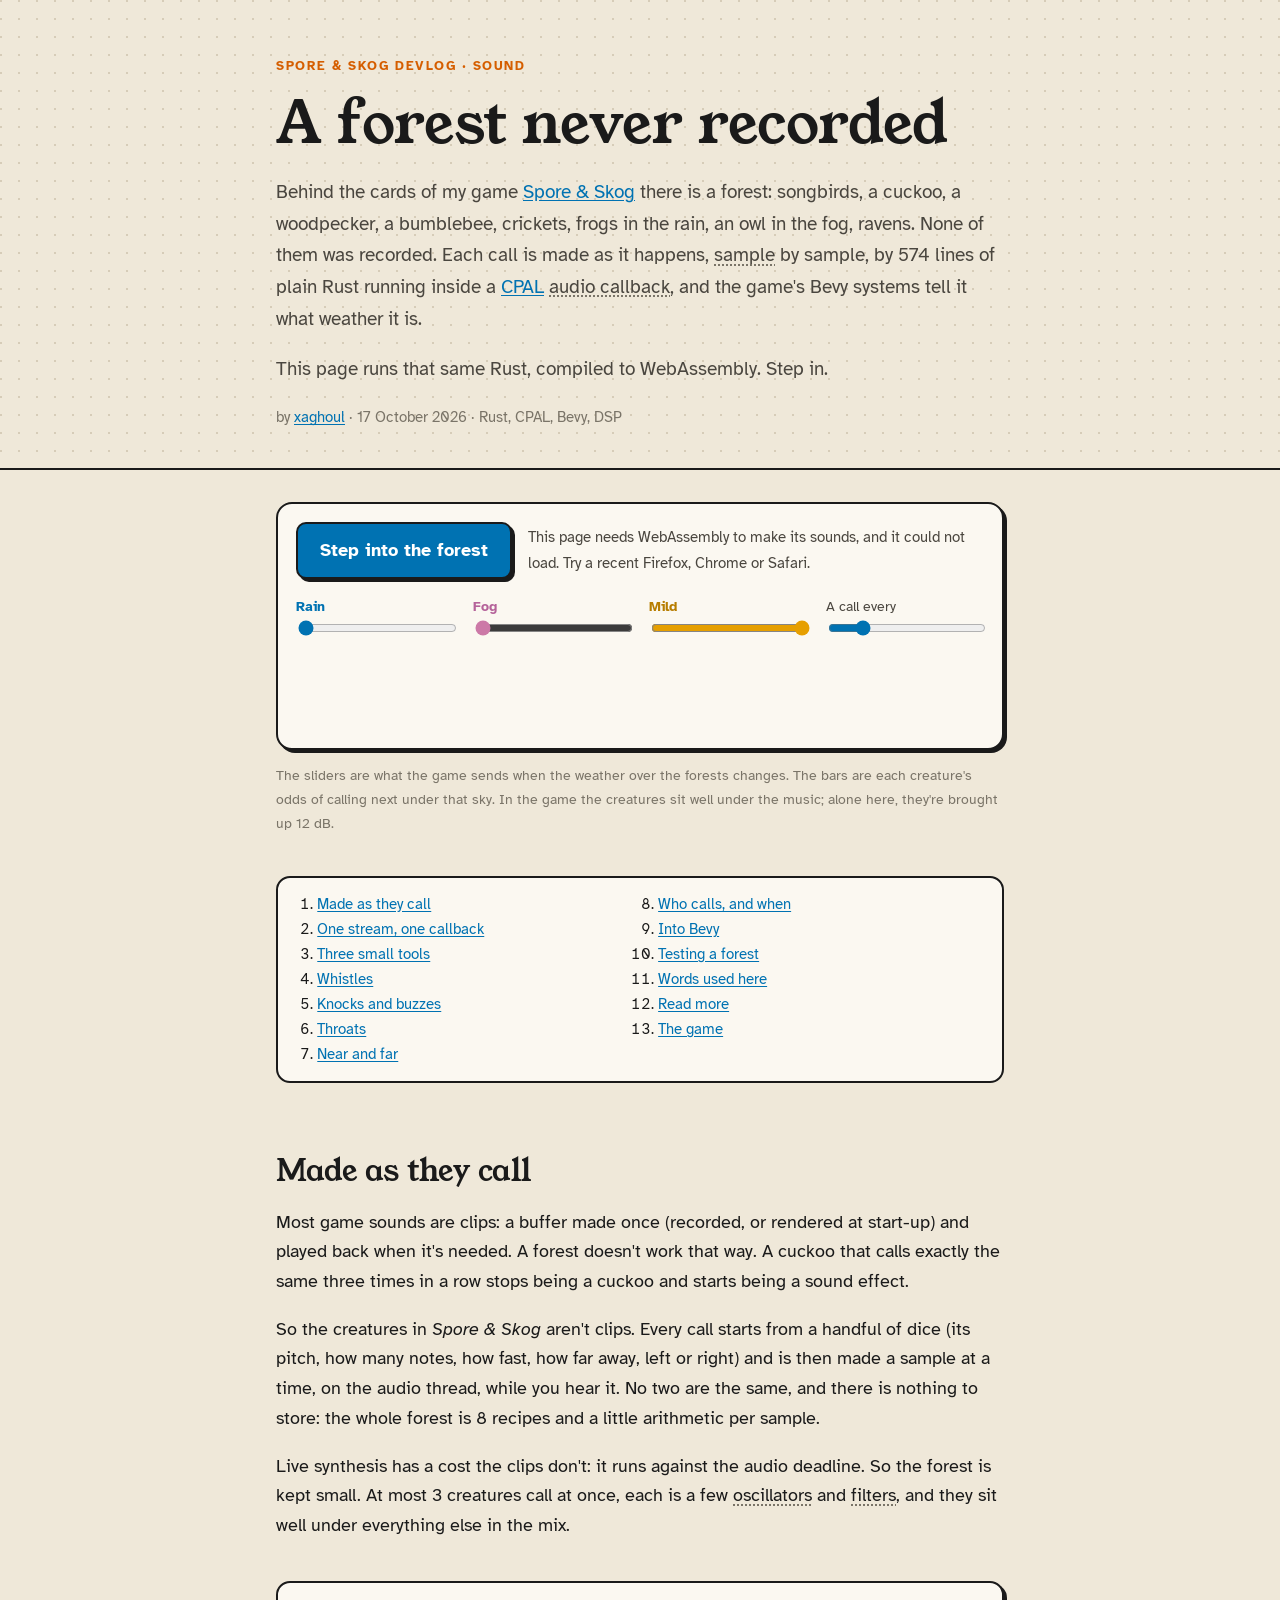
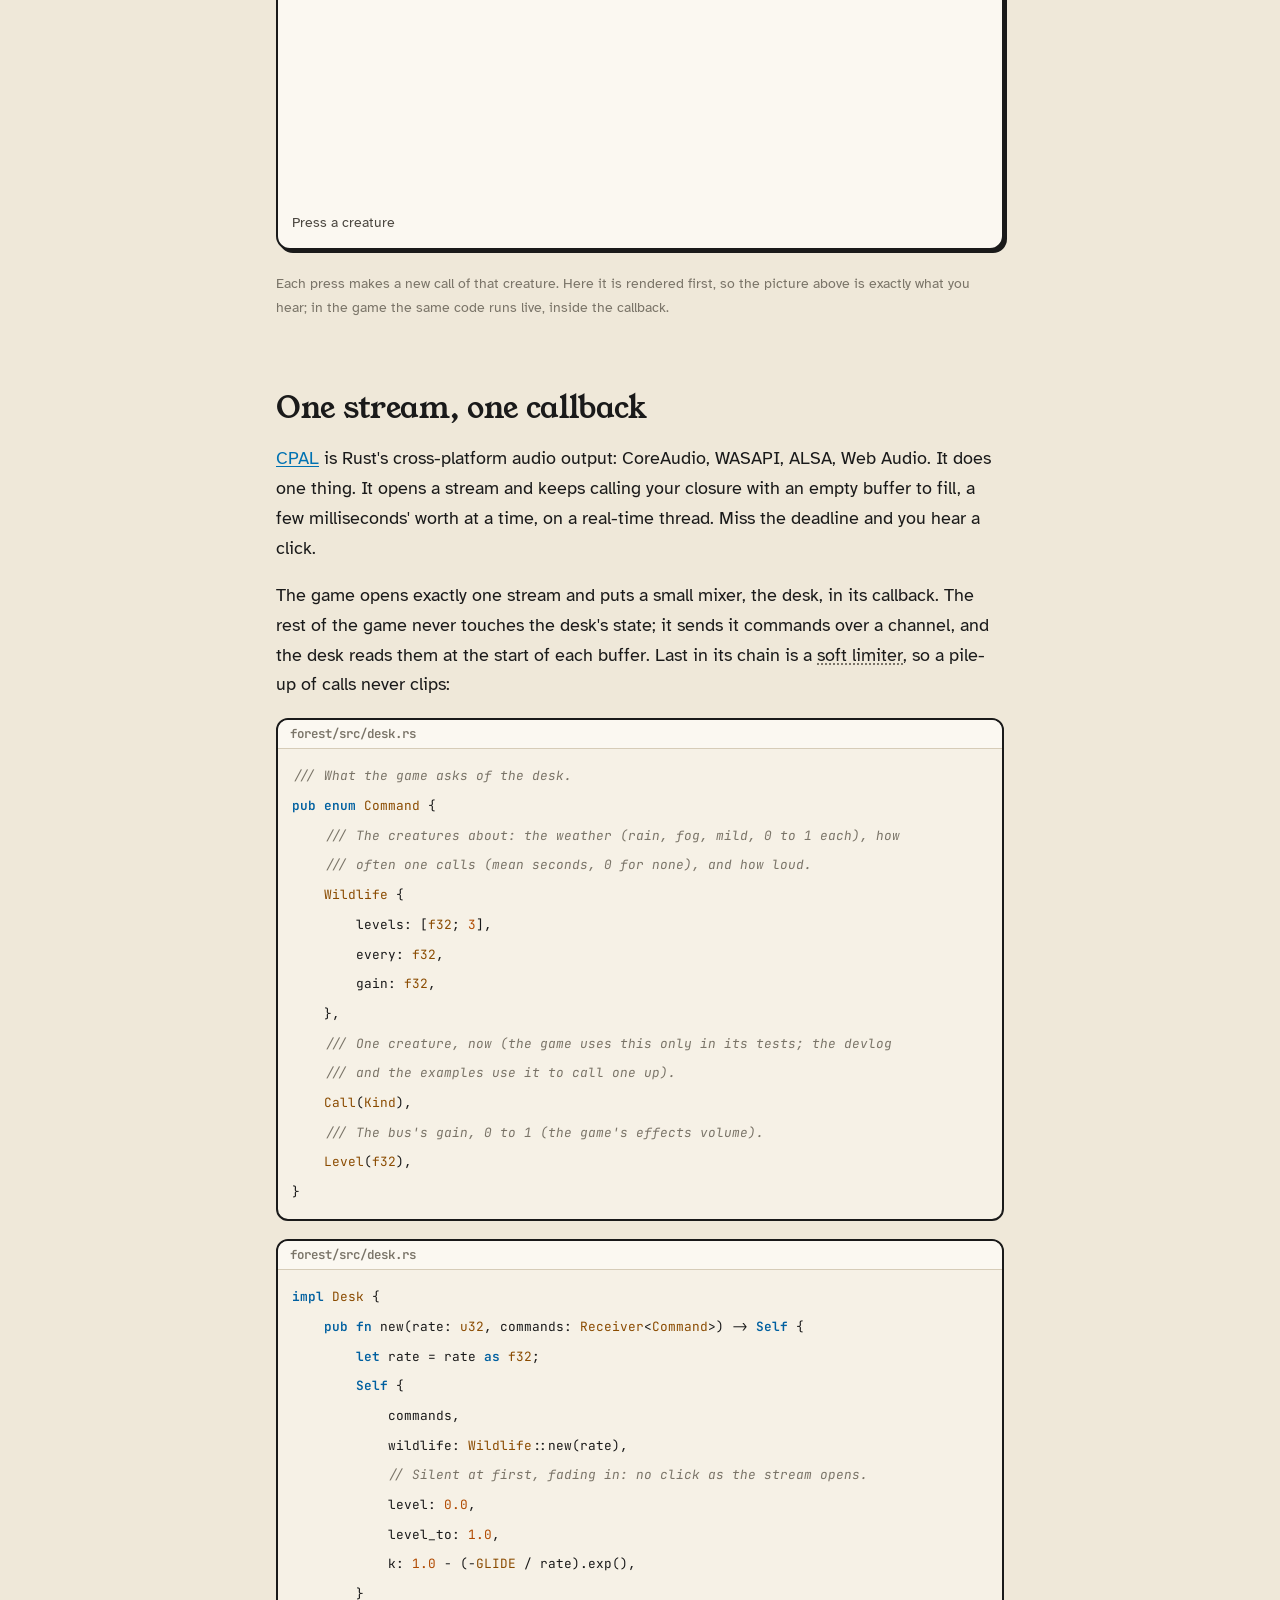
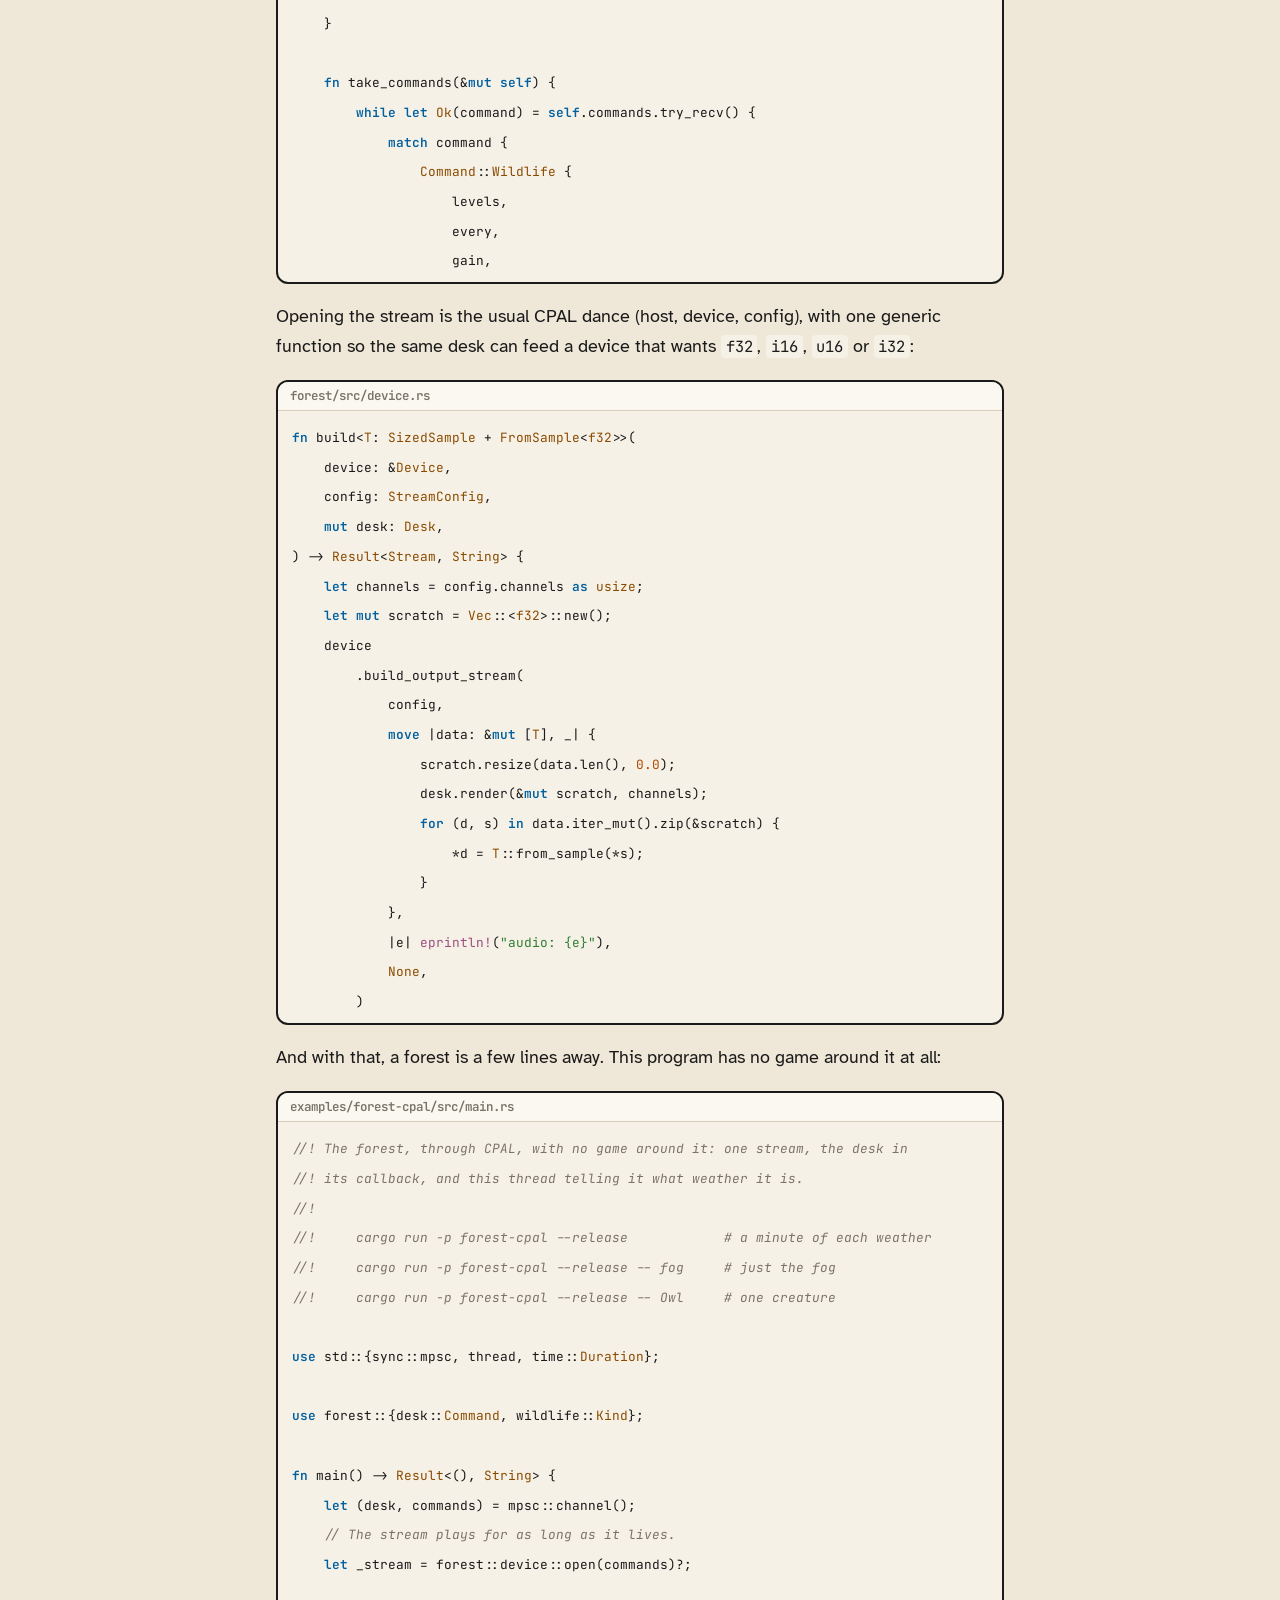
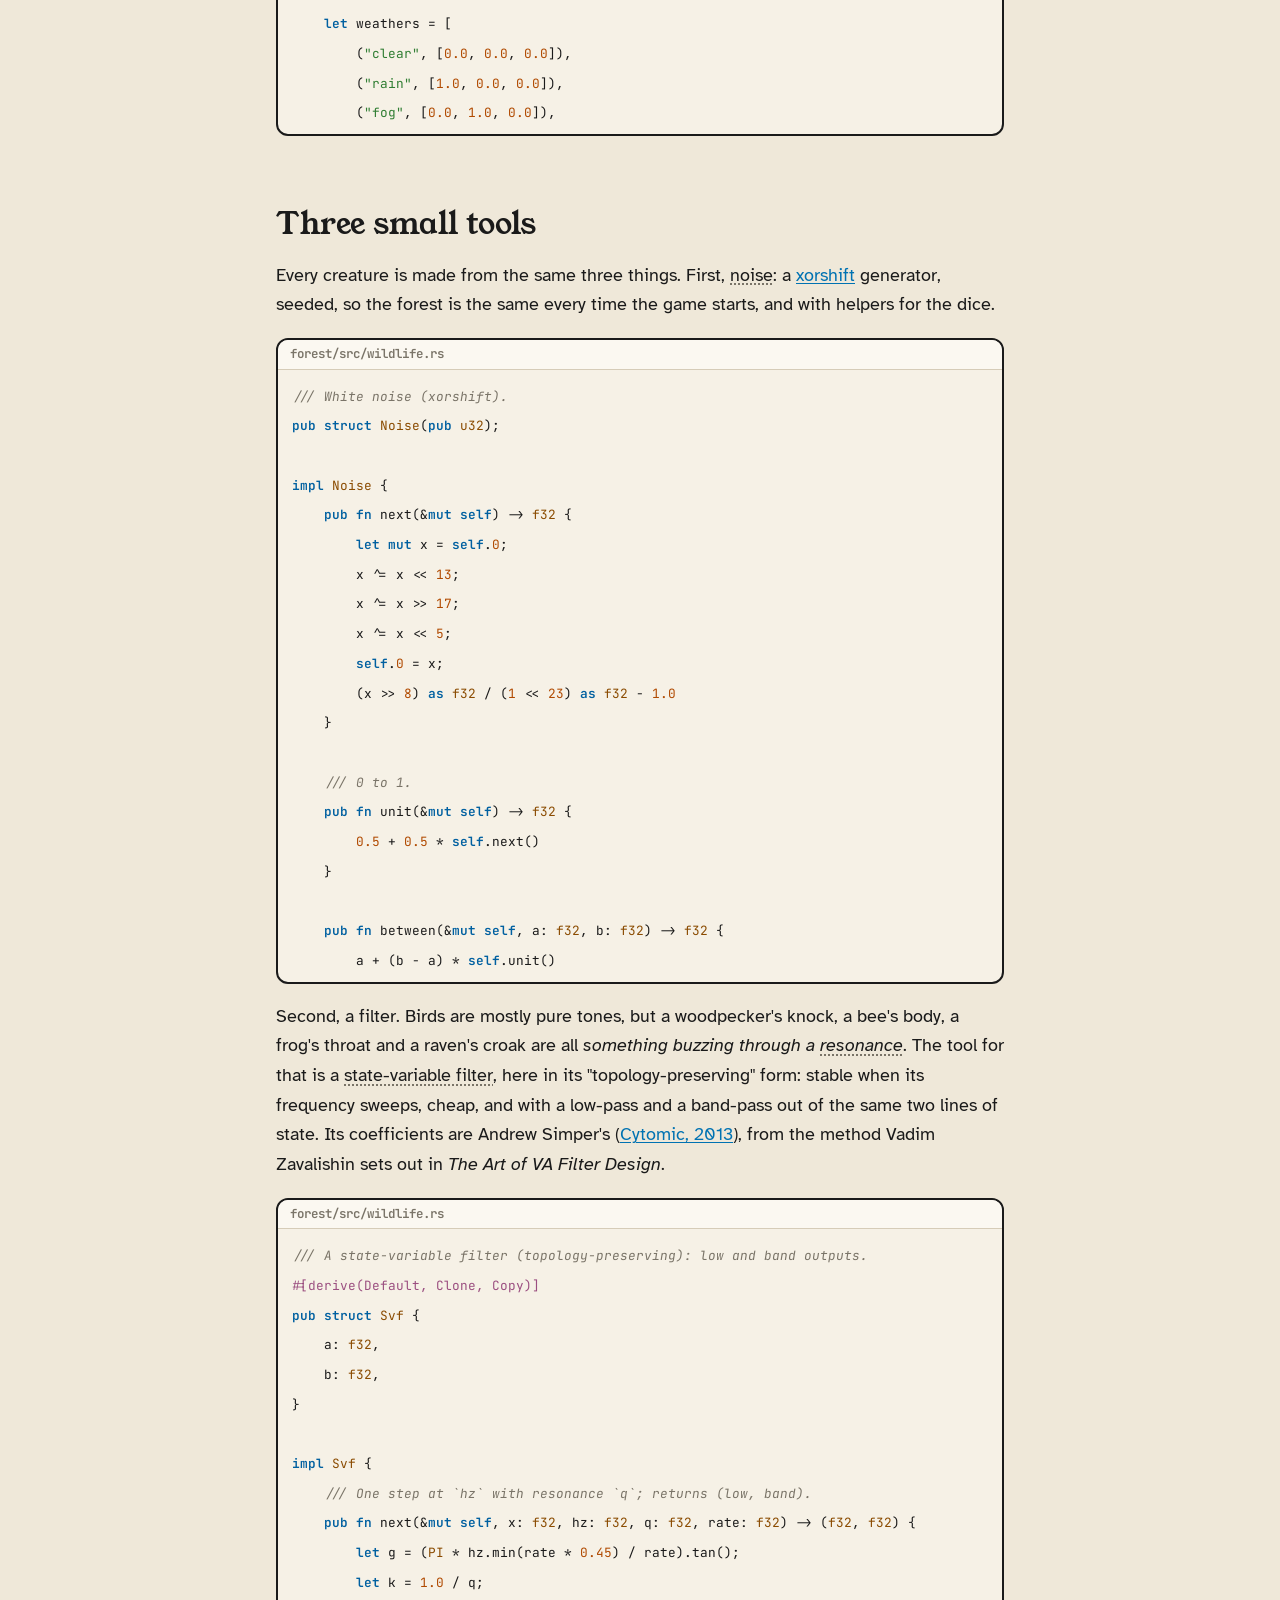
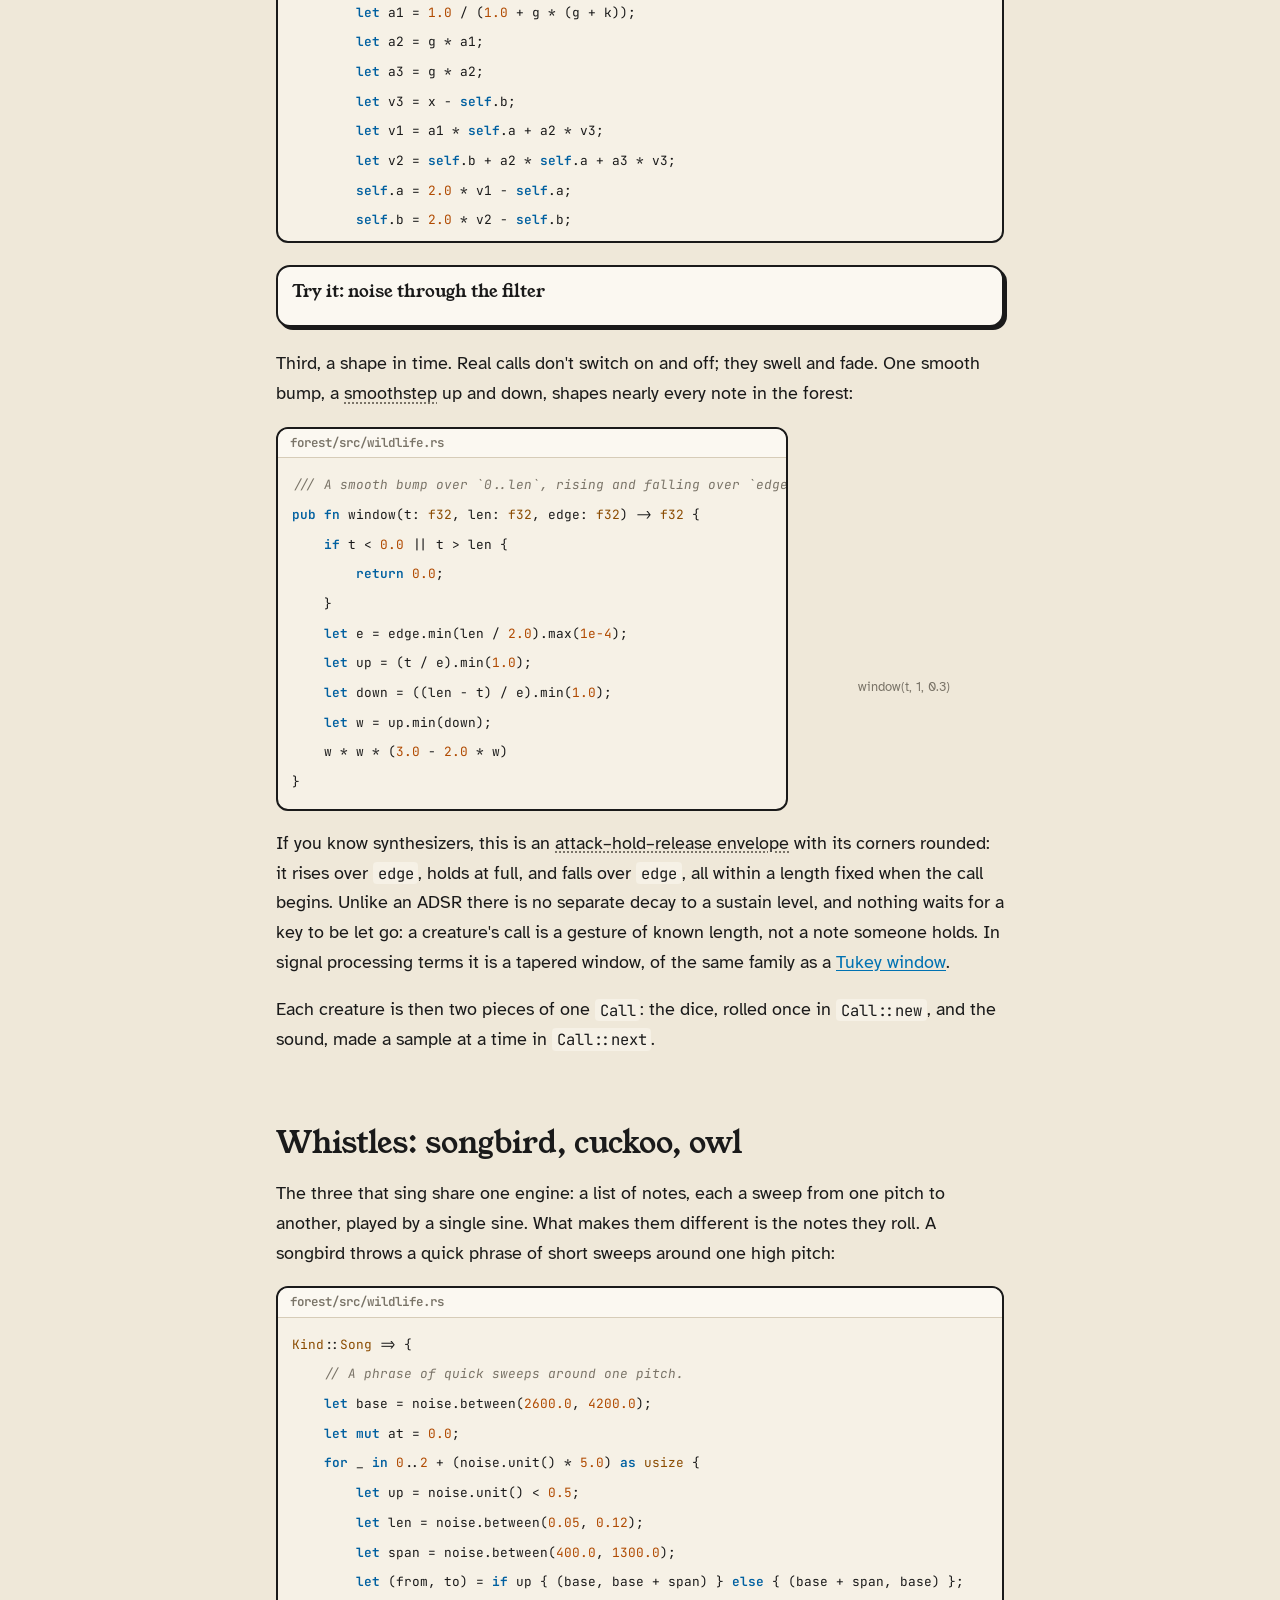
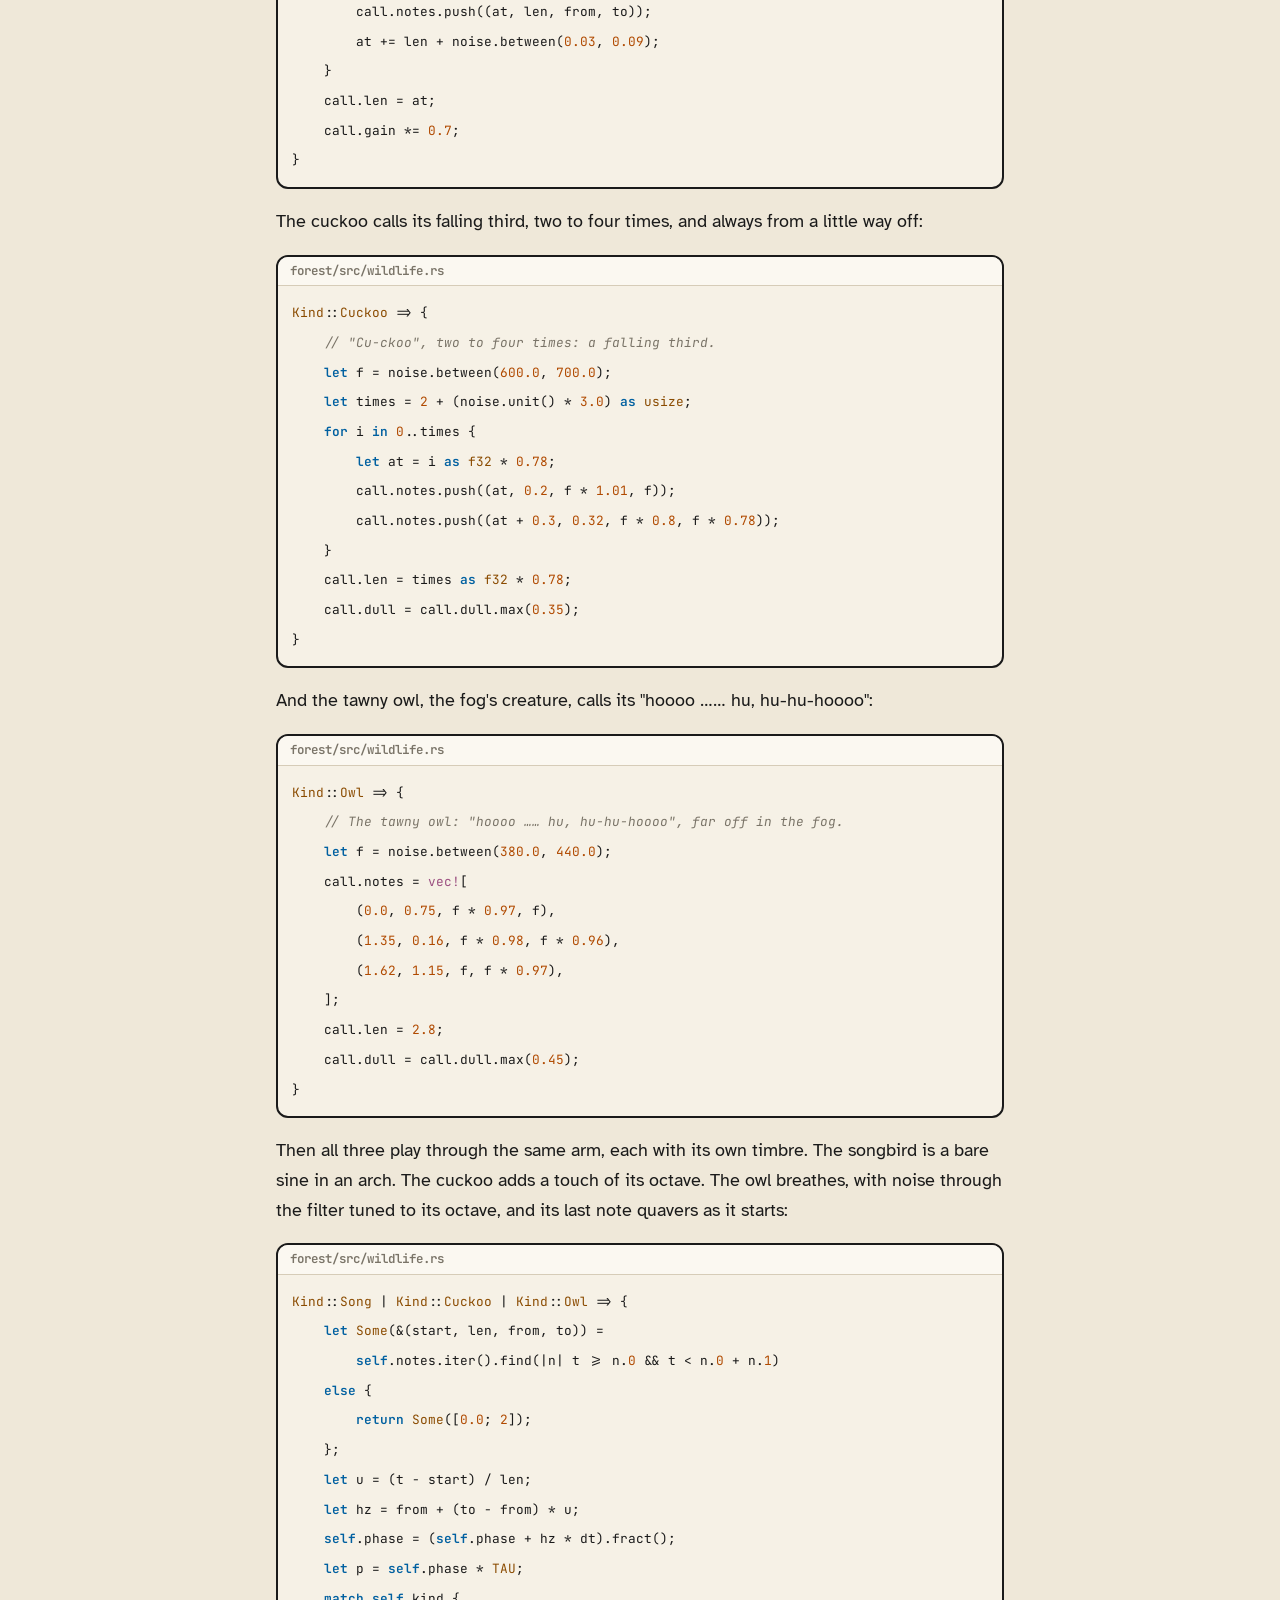
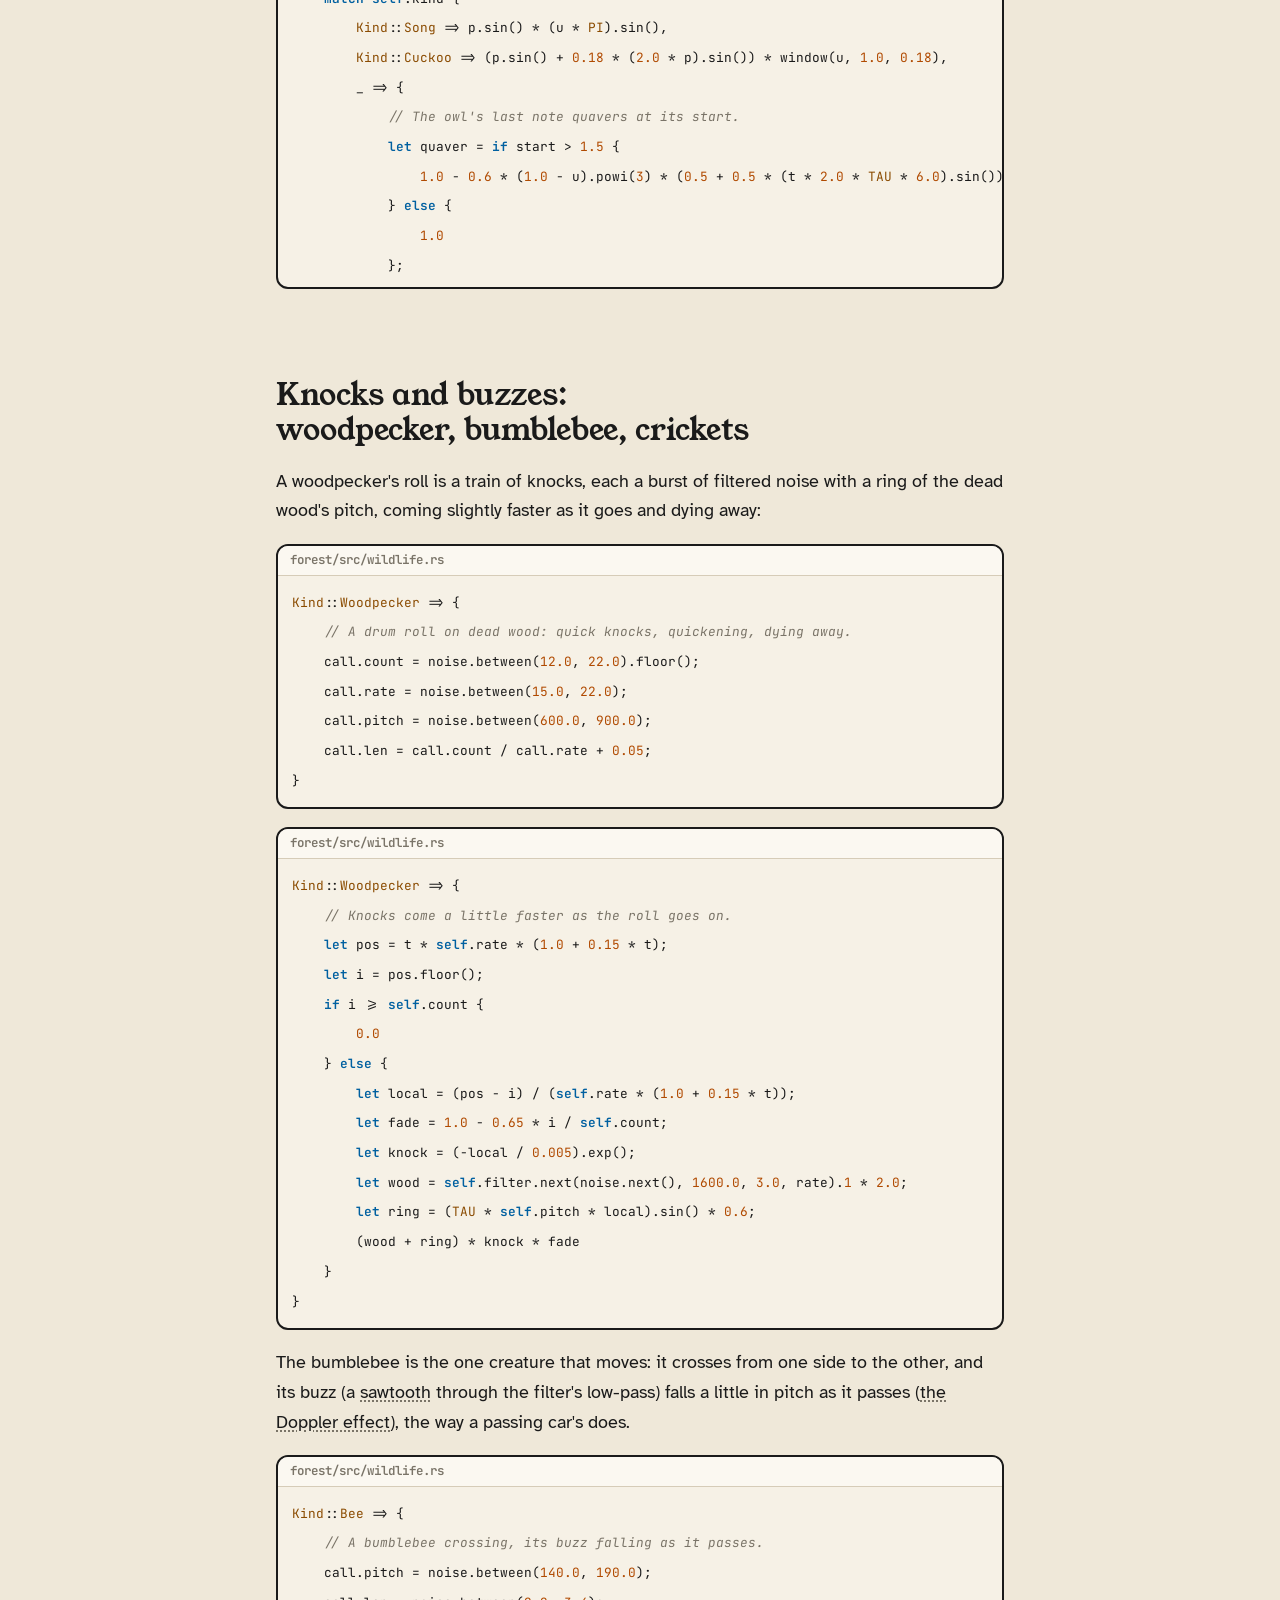
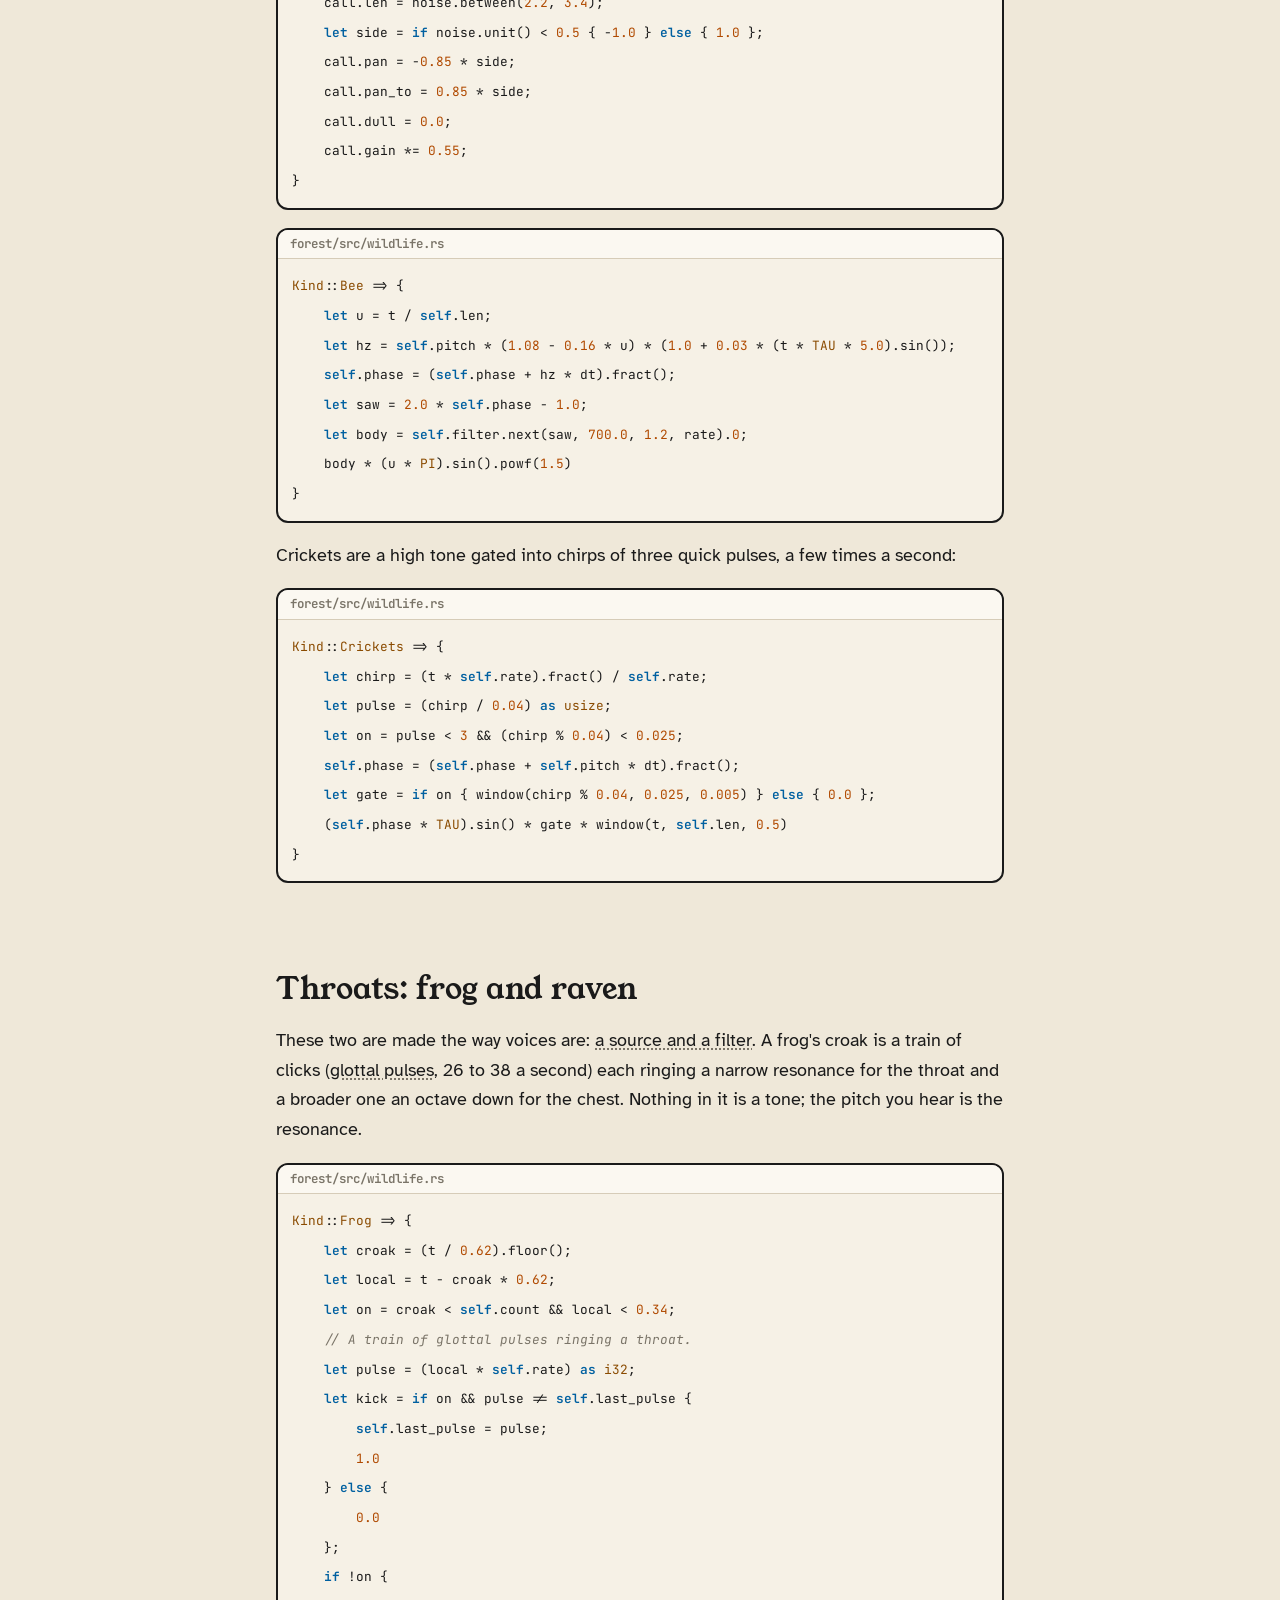
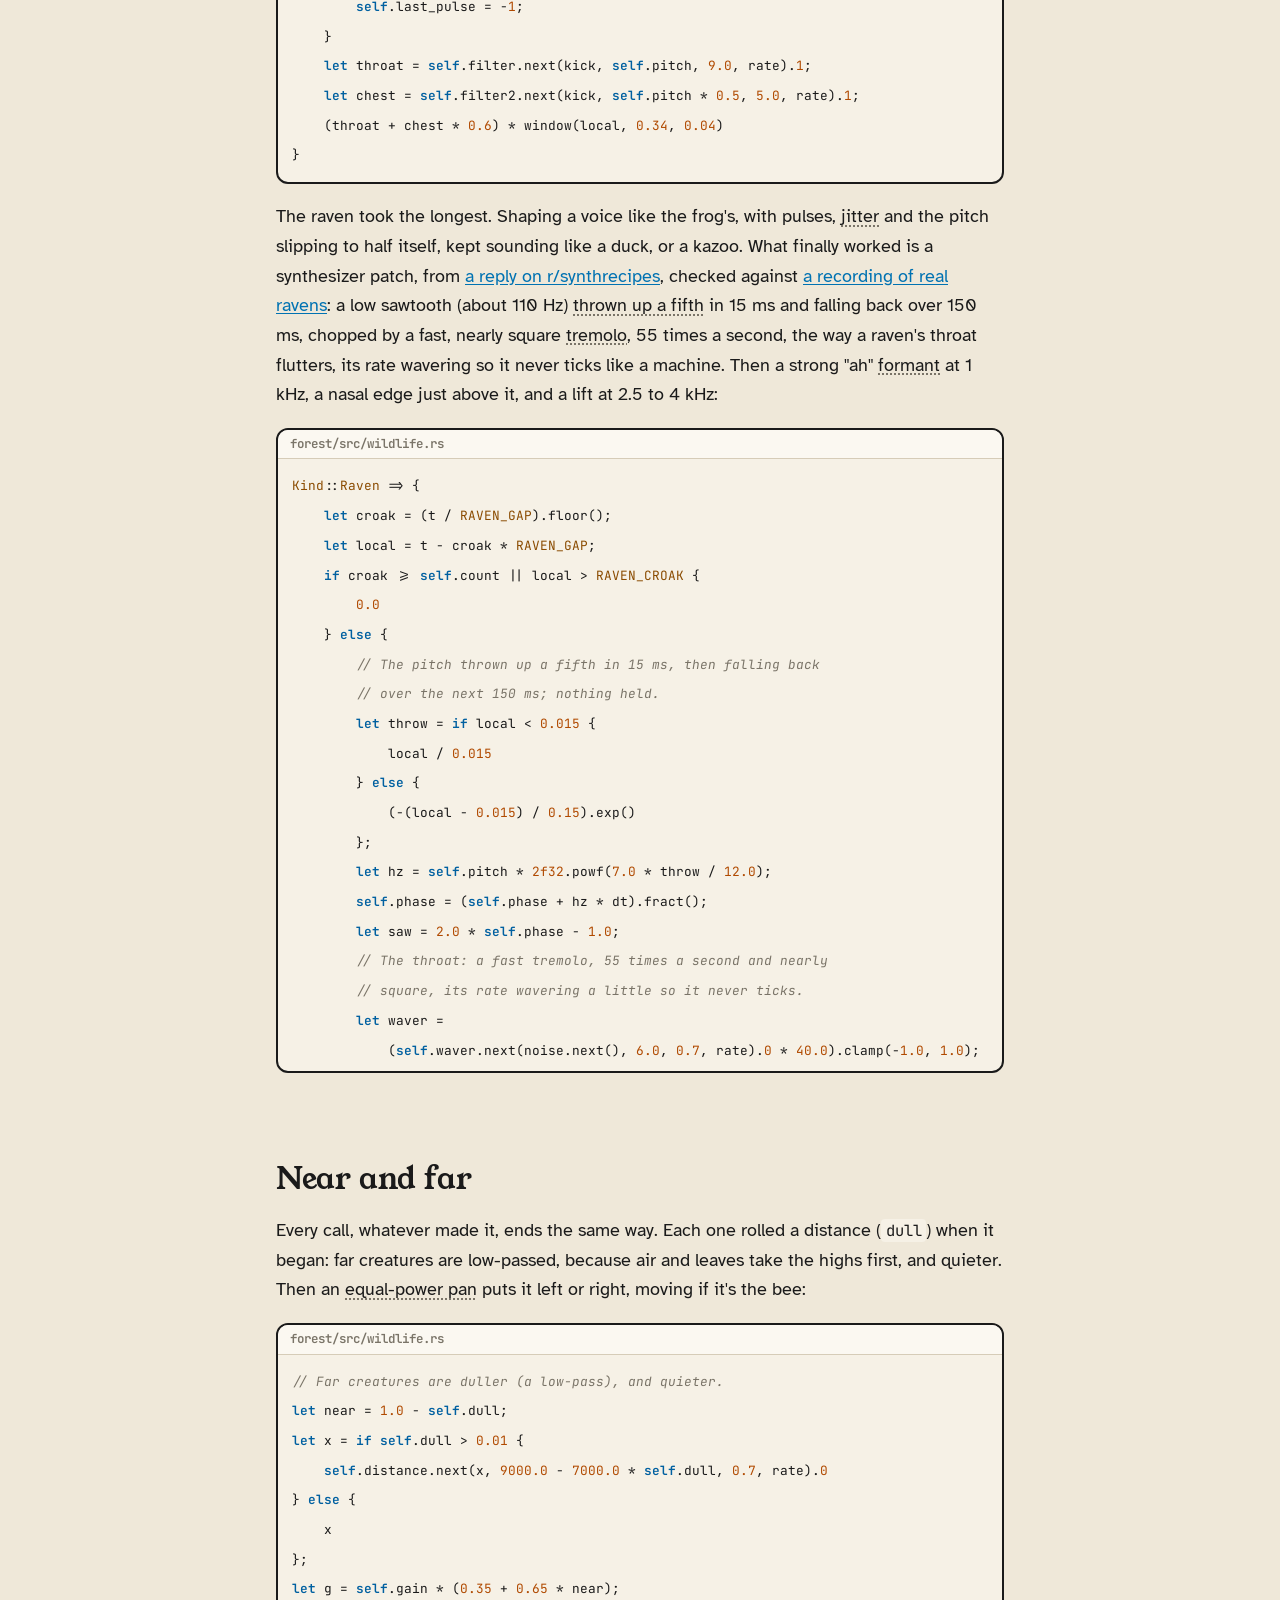
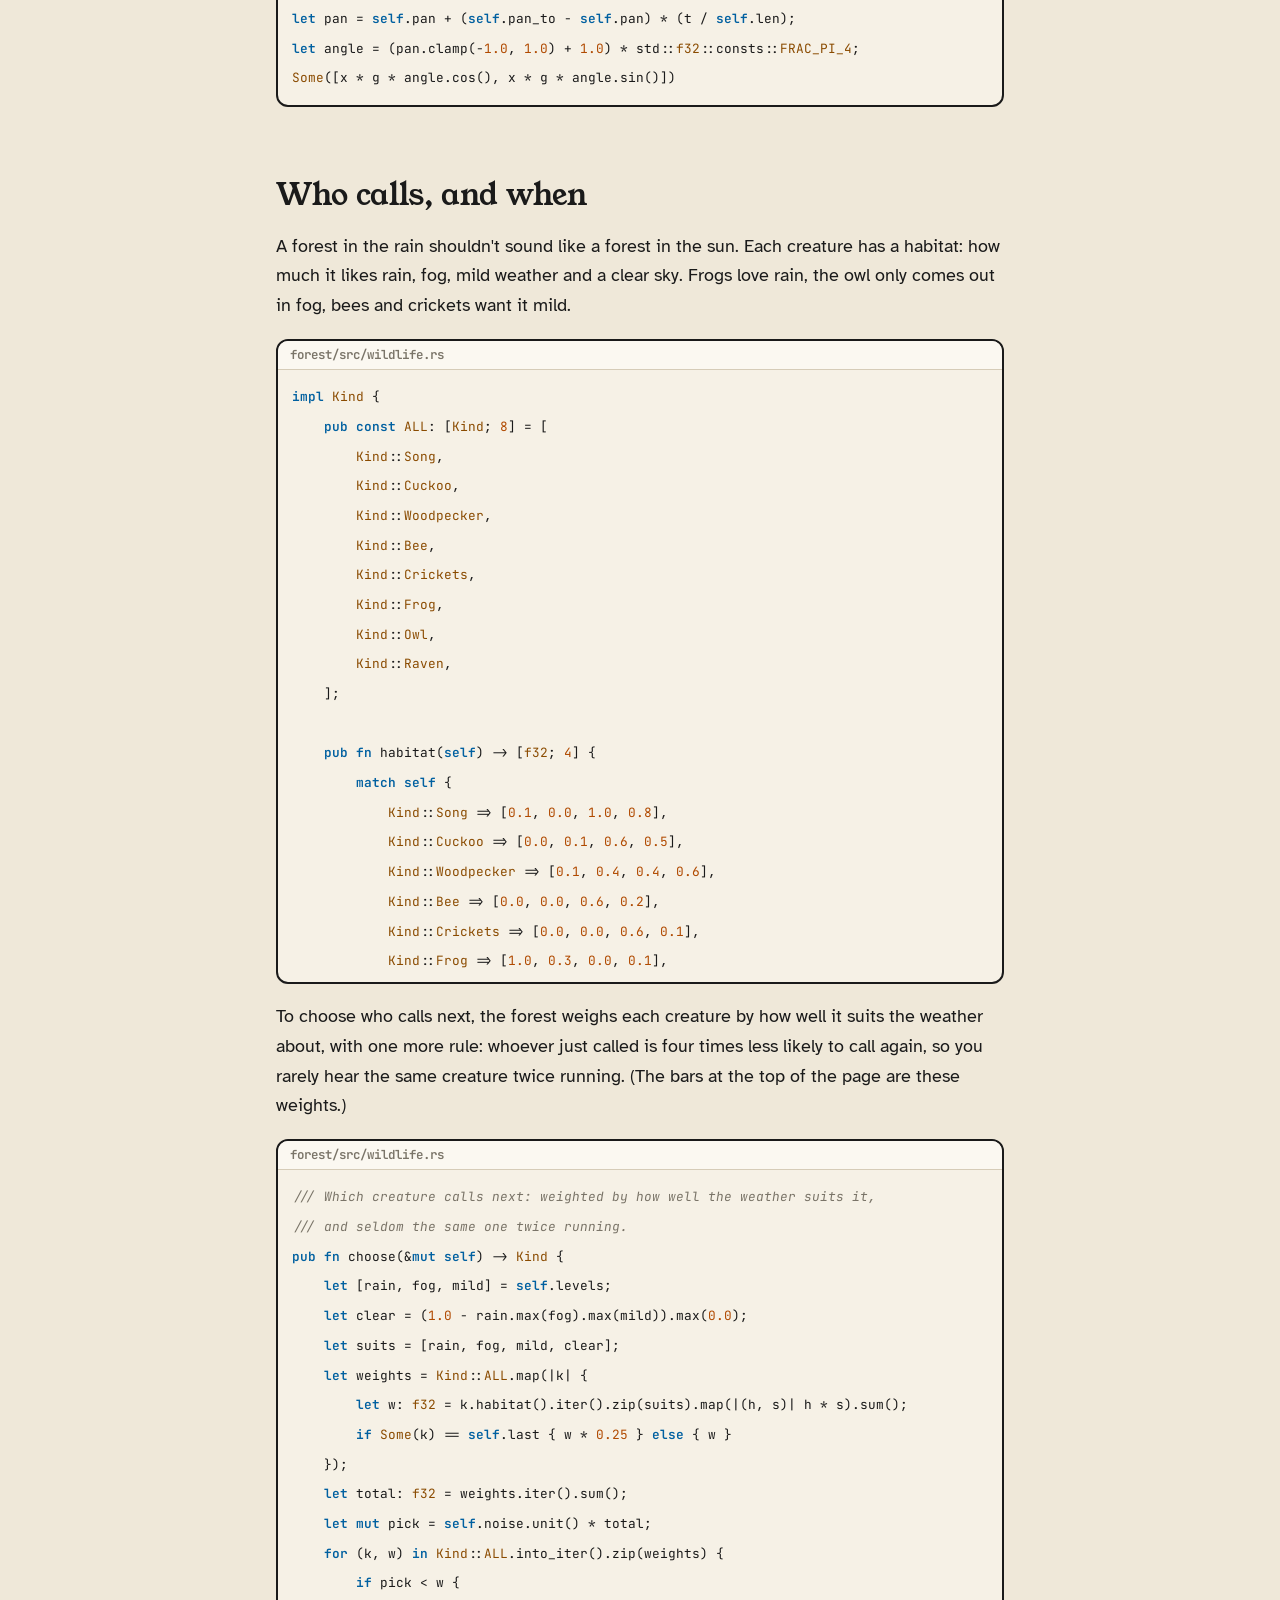
==== docs/index.html @ 8cb01c72 "Read more: current links for Zavalishin and Farnell The book's old address at Native Instruments is " ====
<!doctype html>
<html lang="en">
<head>
<meta charset="utf-8">
<meta name="viewport" content="width=device-width, initial-scale=1">
<title>A Forest Never Recorded · Spore &amp; Skog devlog</title>
<meta name="description" content="Eight forest creatures, synthesized live in plain Rust inside a CPAL audio callback, and wired into a Bevy game. Listen in your browser: the page runs the game's own Rust, compiled to WebAssembly.">
<meta property="og:title" content="A forest never recorded: live creature sounds in Rust, CPAL and Bevy">
<meta property="og:description" content="Songbirds, a cuckoo, a woodpecker, frogs in the rain, an owl in the fog. No recordings: every call is made as it happens. Hear it in your browser.">
<meta property="og:type" content="article">
<meta name="twitter:card" content="summary_large_image">
<link rel="icon" href="data:image/svg+xml,%3Csvg xmlns='http://www.w3.org/2000/svg' viewBox='0 0 32 32'%3E%3Cpath d='M4 17a12 10 0 0 1 24 0z' fill='%23d55e00' stroke='%231a1a1a' stroke-width='2'/%3E%3Cpath d='M13 17h6v9a3 3 0 0 1-6 0z' fill='%23fff' stroke='%231a1a1a' stroke-width='2'/%3E%3C/svg%3E">
<link rel="preconnect" href="https://fonts.googleapis.com">
<link rel="preconnect" href="https://fonts.gstatic.com" crossorigin>
<link href="https://fonts.googleapis.com/css2?family=Atkinson+Hyperlegible:ital,wght@0,400;0,700;1,400&family=Luckiest+Guy&family=Young+Serif&family=JetBrains+Mono:wght@400;600&display=swap" rel="stylesheet">
<link rel="stylesheet" href="style.css">
<script type="module" src="app.js"></script>
</head>
<body>

<header class="masthead">
  <div class="wrap">
    <p class="kicker">Spore &amp; Skog devlog · sound</p>
    <h1>A forest never recorded</h1>
    <p class="lede">Behind the cards of my game <a href="#the-game">Spore &amp; Skog</a> there is a forest:
      songbirds, a cuckoo, a woodpecker, a bumblebee, crickets, frogs in the rain, an owl in the fog,
      ravens. None of them was recorded. Each call is made as it happens, <a class="term" href="#w-sample">sample</a> by sample, by
      574 lines of plain Rust running inside a <a href="https://github.com/RustAudio/cpal">CPAL</a>
      <a class="term" href="#w-callback">audio callback</a>, and the game's Bevy systems tell it what weather it is.</p>
    <p class="lede">This page runs that same Rust, compiled to WebAssembly. Step in.</p>
    <p class="byline">by <a href="https://xaghoul.itch.io">xaghoul</a> · <time datetime="2026-10-17">17 October 2026</time> · Rust, CPAL, Bevy, DSP</p>
  </div>
</header>

<main class="wrap">

<section id="forest" class="forest-section">
  <div class="forest" id="live-forest">
    <div class="forest-head">
      <button class="big" data-action="enter">Step into the forest</button>
      <p class="forest-state" id="forest-state">The forest is quiet until you step in. Headphones help: the creatures are soft, and placed left and right.</p>
    </div>
    <div class="weather" role="group" aria-label="The weather">
      <label class="slider rain"><span>Rain</span><output></output><input type="range" min="0" max="100" value="0" data-weather="0"></label>
      <label class="slider fog"><span>Fog</span><output></output><input type="range" min="0" max="100" value="0" data-weather="1"></label>
      <label class="slider mild"><span>Mild</span><output></output><input type="range" min="0" max="100" value="100" data-weather="2"></label>
      <label class="slider"><span>A call every</span><output></output><input type="range" min="15" max="120" value="35" id="every"></label>
    </div>
    <div class="odds" id="odds" aria-label="Who is likely to call next"></div>
    <canvas class="stream-scope" id="stream-scope" aria-hidden="true"></canvas>
  </div>
  <p class="aside">The sliders are what the game sends when the weather over the forests changes. The
    bars are each creature's odds of calling next under that sky. In the game the creatures sit well
    under the music; alone here, they're brought up 12 dB.</p>
</section>

<nav class="toc" aria-label="Contents">
  <ol>
    <li><a href="#live">Made as they call</a></li>
    <li><a href="#cpal">One stream, one callback</a></li>
    <li><a href="#tools">Three small tools</a></li>
    <li><a href="#whistles">Whistles</a></li>
    <li><a href="#knocks">Knocks and buzzes</a></li>
    <li><a href="#throats">Throats</a></li>
    <li><a href="#distance">Near and far</a></li>
    <li><a href="#who">Who calls, and when</a></li>
    <li><a href="#bevy">Into Bevy</a></li>
    <li><a href="#tests">Testing a forest</a></li>
    <li><a href="#words">Words used here</a></li>
    <li><a href="#read-more">Read more</a></li>
    <li><a href="#the-game">The game</a></li>
  </ol>
</nav>

<section id="live">
  <h2>Made as they call</h2>
  <p>Most game sounds are clips: a buffer made once (recorded, or rendered at start-up) and played
    back when it's needed. A forest doesn't work that way. A cuckoo that calls exactly the same
    three times in a row stops being a cuckoo and starts being a sound effect.</p>
  <p>So the creatures in <em>Spore &amp; Skog</em> aren't clips. Every call starts from a handful of
    dice (its pitch, how many notes, how fast, how far away, left or right) and is then made a sample
    at a time, on the audio thread, while you hear it. No two are the same, and there is nothing to
    store: the whole forest is 8 recipes and a little arithmetic per sample.</p>
  <p>Live synthesis has a cost the clips don't: it runs against the audio deadline. So the forest is
    kept small. At most 3 creatures call at once, each is a few <a class="term" href="#w-osc">oscillators</a> and <a class="term" href="#w-filter">filters</a>,
    and they sit well under everything else in the mix.</p>
  <div class="creatures" id="creatures"></div>
  <figure class="scope" id="call-scope">
    <canvas class="wave"></canvas>
    <canvas class="spec"></canvas>
    <figcaption><span class="scope-name">Press a creature</span><span class="scope-info"></span></figcaption>
  </figure>
  <p class="aside">Each press makes a new call of that creature. Here it is rendered first, so the picture
    above is exactly what you hear; in the game the same code runs live, inside the callback.</p>
</section>

<section id="cpal">
  <h2>One stream, one callback</h2>
  <p><a href="https://crates.io/crates/cpal">CPAL</a> is Rust's cross-platform audio output: CoreAudio,
    WASAPI, ALSA, Web Audio. It does one thing. It opens a stream and keeps calling your closure with
    an empty buffer to fill, a few milliseconds' worth at a time, on a real-time thread. Miss the
    deadline and you hear a click.</p>
  <p>The game opens exactly one stream and puts a small mixer, the desk, in its callback. The rest
    of the game never touches the desk's state; it sends it commands over a channel, and the desk
    reads them at the start of each buffer. Last in its chain is a <a class="term" href="#w-limiter">soft
    limiter</a>, so a pile-up of calls never clips:</p>
  <figure class="code"><figcaption><a href="https://github.com/zaghaghi/spore-and-skog-dev-log/blob/main/forest/src/desk.rs">forest/src/desk.rs</a></figcaption><pre><code><span class="c">/// What the game asks of the desk.</span>
<span class="k">pub</span> <span class="k">enum</span> <span class="t">Command</span> {
    <span class="c">/// The creatures about: the weather (rain, fog, mild, 0 to 1 each), how</span>
    <span class="c">/// often one calls (mean seconds, 0 for none), and how loud.</span>
    <span class="t">Wildlife</span> {
        levels: [<span class="t">f32</span>; <span class="n">3</span>],
        every: <span class="t">f32</span>,
        gain: <span class="t">f32</span>,
    },
    <span class="c">/// One creature, now (the game uses this only in its tests; the devlog</span>
    <span class="c">/// and the examples use it to call one up).</span>
    <span class="t">Call</span>(<span class="t">Kind</span>),
    <span class="c">/// The bus's gain, 0 to 1 (the game's effects volume).</span>
    <span class="t">Level</span>(<span class="t">f32</span>),
}</code></pre></figure>
  <figure class="code"><figcaption><a href="https://github.com/zaghaghi/spore-and-skog-dev-log/blob/main/forest/src/desk.rs">forest/src/desk.rs</a></figcaption><pre><code><span class="k">impl</span> <span class="t">Desk</span> {
    <span class="k">pub</span> <span class="k">fn</span> new(rate: <span class="t">u32</span>, commands: <span class="t">Receiver</span>&lt;<span class="t">Command</span>&gt;) -&gt; <span class="k">Self</span> {
        <span class="k">let</span> rate = rate <span class="k">as</span> <span class="t">f32</span>;
        <span class="k">Self</span> {
            commands,
            wildlife: <span class="t">Wildlife</span>::new(rate),
            <span class="c">// Silent at first, fading in: no click as the stream opens.</span>
            level: <span class="n">0.0</span>,
            level_to: <span class="n">1.0</span>,
            k: <span class="n">1.0</span> - (-<span class="t">GLIDE</span> / rate).exp(),
        }
    }

    <span class="k">fn</span> take_commands(&amp;<span class="k">mut</span> <span class="k">self</span>) {
        <span class="k">while</span> <span class="k">let</span> <span class="t">Ok</span>(command) = <span class="k">self</span>.commands.try_recv() {
            <span class="k">match</span> command {
                <span class="t">Command</span>::<span class="t">Wildlife</span> {
                    levels,
                    every,
                    gain,
                } =&gt; <span class="k">self</span>.wildlife.set(levels, every, gain),
                <span class="t">Command</span>::<span class="t">Call</span>(kind) =&gt; <span class="k">self</span>.wildlife.call(kind),
                <span class="t">Command</span>::<span class="t">Level</span>(to) =&gt; <span class="k">self</span>.level_to = to,
            }
        }
    }

    <span class="c">/// Fill `out`, interleaved with `channels` to a frame: what CPAL's data</span>
    <span class="c">/// callback calls.</span>
    <span class="k">pub</span> <span class="k">fn</span> render(&amp;<span class="k">mut</span> <span class="k">self</span>, out: &amp;<span class="k">mut</span> [<span class="t">f32</span>], channels: <span class="t">usize</span>) {
        <span class="k">self</span>.take_commands();
        <span class="k">for</span> frame <span class="k">in</span> out.chunks_mut(channels.max(<span class="n">1</span>)) {
            <span class="k">let</span> [l, r] = <span class="k">self</span>.next_frame();
            <span class="k">match</span> frame {
                [mono] =&gt; *mono = <span class="n">0.5</span> * (l + r),
                [a, b, rest @ ..] =&gt; {
                    *a = l;
                    *b = r;
                    rest.fill(<span class="n">0.0</span>);
                }
                [] =&gt; {}
            }
        }
    }

    <span class="k">fn</span> next_frame(&amp;<span class="k">mut</span> <span class="k">self</span>) -&gt; [<span class="t">f32</span>; <span class="n">2</span>] {
        <span class="k">self</span>.level += (<span class="k">self</span>.level_to - <span class="k">self</span>.level) * <span class="k">self</span>.k;
        <span class="k">let</span> life = <span class="k">self</span>.wildlife.next_frame();
        life.map(|x| limit(x * <span class="k">self</span>.level))
    }
}</code></pre></figure>
  <p>Opening the stream is the usual CPAL dance (host, device, config), with one generic function so
    the same desk can feed a device that wants <code>f32</code>, <code>i16</code>, <code>u16</code> or
    <code>i32</code>:</p>
  <figure class="code"><figcaption><a href="https://github.com/zaghaghi/spore-and-skog-dev-log/blob/main/forest/src/device.rs">forest/src/device.rs</a></figcaption><pre><code><span class="k">fn</span> build&lt;<span class="t">T</span>: <span class="t">SizedSample</span> + <span class="t">FromSample</span>&lt;<span class="t">f32</span>&gt;&gt;(
    device: &amp;<span class="t">Device</span>,
    config: <span class="t">StreamConfig</span>,
    <span class="k">mut</span> desk: <span class="t">Desk</span>,
) -&gt; <span class="t">Result</span>&lt;<span class="t">Stream</span>, <span class="t">String</span>&gt; {
    <span class="k">let</span> channels = config.channels <span class="k">as</span> <span class="t">usize</span>;
    <span class="k">let</span> <span class="k">mut</span> scratch = <span class="t">Vec</span>::&lt;<span class="t">f32</span>&gt;::new();
    device
        .build_output_stream(
            config,
            <span class="k">move</span> |data: &amp;<span class="k">mut</span> [<span class="t">T</span>], _| {
                scratch.resize(data.len(), <span class="n">0.0</span>);
                desk.render(&amp;<span class="k">mut</span> scratch, channels);
                <span class="k">for</span> (d, s) <span class="k">in</span> data.iter_mut().zip(&amp;scratch) {
                    *d = <span class="t">T</span>::from_sample(*s);
                }
            },
            |e| <span class="m">eprintln!</span>(<span class="s">"audio: {e}"</span>),
            <span class="t">None</span>,
        )
        .map_err(|e| e.to_string())
}</code></pre></figure>
  <p>And with that, a forest is a few lines away. This program has no game around it at all:</p>
  <figure class="code"><figcaption><a href="https://github.com/zaghaghi/spore-and-skog-dev-log/blob/main/examples/forest-cpal/src/main.rs">examples/forest-cpal/src/main.rs</a></figcaption><pre><code><span class="c">//! The forest, through CPAL, with no game around it: one stream, the desk in</span>
<span class="c">//! its callback, and this thread telling it what weather it is.</span>
<span class="c">//!</span>
<span class="c">//!     cargo run -p forest-cpal --release            # a minute of each weather</span>
<span class="c">//!     cargo run -p forest-cpal --release -- fog     # just the fog</span>
<span class="c">//!     cargo run -p forest-cpal --release -- Owl     # one creature</span>

<span class="k">use</span> std::{sync::mpsc, thread, time::<span class="t">Duration</span>};

<span class="k">use</span> forest::{desk::<span class="t">Command</span>, wildlife::<span class="t">Kind</span>};

<span class="k">fn</span> main() -&gt; <span class="t">Result</span>&lt;(), <span class="t">String</span>&gt; {
    <span class="k">let</span> (desk, commands) = mpsc::channel();
    <span class="c">// The stream plays for as long as it lives.</span>
    <span class="k">let</span> _stream = forest::device::open(commands)?;

    <span class="k">let</span> weathers = [
        (<span class="s">"clear"</span>, [<span class="n">0.0</span>, <span class="n">0.0</span>, <span class="n">0.0</span>]),
        (<span class="s">"rain"</span>, [<span class="n">1.0</span>, <span class="n">0.0</span>, <span class="n">0.0</span>]),
        (<span class="s">"fog"</span>, [<span class="n">0.0</span>, <span class="n">1.0</span>, <span class="n">0.0</span>]),
        (<span class="s">"mild"</span>, [<span class="n">0.0</span>, <span class="n">0.0</span>, <span class="n">1.0</span>]),
    ];
    <span class="k">let</span> arg = std::env::args().nth(<span class="n">1</span>);
    <span class="k">if</span> <span class="k">let</span> <span class="t">Some</span>(kind) = <span class="t">Kind</span>::<span class="t">ALL</span>.iter().find(|k| arg.as_deref() == <span class="t">Some</span>(&amp;<span class="m">format!</span>(<span class="s">"{k:?}"</span>))) {
        <span class="m">println!</span>(<span class="s">"{kind:?}"</span>);
        desk.send(<span class="t">Command</span>::<span class="t">Call</span>(*kind)).ok();
        thread::sleep(<span class="t">Duration</span>::from_secs(<span class="n">5</span>));
        <span class="k">return</span> <span class="t">Ok</span>(());
    }
    <span class="k">for</span> (name, levels) <span class="k">in</span> weathers {
        <span class="k">if</span> arg.as_ref().is_some_and(|a| a != name) {
            <span class="k">continue</span>;
        }
        <span class="m">println!</span>(<span class="s">"{name}: a creature every 2.5 s or so"</span>);
        desk.send(<span class="t">Command</span>::<span class="t">Wildlife</span> { levels, every: <span class="n">2.5</span>, gain: <span class="n">1.0</span> }).ok();
        thread::sleep(<span class="t">Duration</span>::from_secs(<span class="k">if</span> arg.is_some() { <span class="n">60</span> } <span class="k">else</span> { <span class="n">20</span> }));
    }
    <span class="t">Ok</span>(())
}</code></pre></figure>
</section>

<section id="tools">
  <h2>Three small tools</h2>
  <p>Every creature is made from the same three things. First, <a class="term" href="#w-noise">noise</a>: a <a href="https://www.jstatsoft.org/article/view/v008i14">xorshift</a> generator, seeded,
    so the forest is the same every time the game starts, and with helpers for the dice.</p>
  <figure class="code"><figcaption><a href="https://github.com/zaghaghi/spore-and-skog-dev-log/blob/main/forest/src/wildlife.rs">forest/src/wildlife.rs</a></figcaption><pre><code><span class="c">/// White noise (xorshift).</span>
<span class="k">pub</span> <span class="k">struct</span> <span class="t">Noise</span>(<span class="k">pub</span> <span class="t">u32</span>);

<span class="k">impl</span> <span class="t">Noise</span> {
    <span class="k">pub</span> <span class="k">fn</span> next(&amp;<span class="k">mut</span> <span class="k">self</span>) -&gt; <span class="t">f32</span> {
        <span class="k">let</span> <span class="k">mut</span> x = <span class="k">self</span>.<span class="n">0</span>;
        x ^= x &lt;&lt; <span class="n">13</span>;
        x ^= x &gt;&gt; <span class="n">17</span>;
        x ^= x &lt;&lt; <span class="n">5</span>;
        <span class="k">self</span>.<span class="n">0</span> = x;
        (x &gt;&gt; <span class="n">8</span>) <span class="k">as</span> <span class="t">f32</span> / (<span class="n">1</span> &lt;&lt; <span class="n">23</span>) <span class="k">as</span> <span class="t">f32</span> - <span class="n">1.0</span>
    }

    <span class="c">/// 0 to 1.</span>
    <span class="k">pub</span> <span class="k">fn</span> unit(&amp;<span class="k">mut</span> <span class="k">self</span>) -&gt; <span class="t">f32</span> {
        <span class="n">0.5</span> + <span class="n">0.5</span> * <span class="k">self</span>.next()
    }

    <span class="k">pub</span> <span class="k">fn</span> between(&amp;<span class="k">mut</span> <span class="k">self</span>, a: <span class="t">f32</span>, b: <span class="t">f32</span>) -&gt; <span class="t">f32</span> {
        a + (b - a) * <span class="k">self</span>.unit()
    }
}</code></pre></figure>
  <p>Second, a filter. Birds are mostly pure tones, but a woodpecker's knock, a bee's body, a frog's
    throat and a raven's croak are all <em>something buzzing through a <a class="term" href="#w-filter">resonance</a></em>. The tool for that
    is a <a class="term" href="#w-svf">state-variable filter</a>, here in its "topology-preserving" form: stable when its frequency
    sweeps, cheap, and with a low-pass and a band-pass out of the same two lines of state. Its
    coefficients are Andrew Simper's
    (<a href="https://cytomic.com/files/dsp/SvfLinearTrapOptimised2.pdf">Cytomic, 2013</a>), from the
    method Vadim Zavalishin sets out in <em>The Art of VA Filter Design</em>.</p>
  <figure class="code"><figcaption><a href="https://github.com/zaghaghi/spore-and-skog-dev-log/blob/main/forest/src/wildlife.rs">forest/src/wildlife.rs</a></figcaption><pre><code><span class="c">/// A state-variable filter (topology-preserving): low and band outputs.</span>
<span class="a">#[derive(Default, Clone, Copy)]</span>
<span class="k">pub</span> <span class="k">struct</span> <span class="t">Svf</span> {
    a: <span class="t">f32</span>,
    b: <span class="t">f32</span>,
}

<span class="k">impl</span> <span class="t">Svf</span> {
    <span class="c">/// One step at `hz` with resonance `q`; returns (low, band).</span>
    <span class="k">pub</span> <span class="k">fn</span> next(&amp;<span class="k">mut</span> <span class="k">self</span>, x: <span class="t">f32</span>, hz: <span class="t">f32</span>, q: <span class="t">f32</span>, rate: <span class="t">f32</span>) -&gt; (<span class="t">f32</span>, <span class="t">f32</span>) {
        <span class="k">let</span> g = (<span class="t">PI</span> * hz.min(rate * <span class="n">0.45</span>) / rate).tan();
        <span class="k">let</span> k = <span class="n">1.0</span> / q;
        <span class="k">let</span> a1 = <span class="n">1.0</span> / (<span class="n">1.0</span> + g * (g + k));
        <span class="k">let</span> a2 = g * a1;
        <span class="k">let</span> a3 = g * a2;
        <span class="k">let</span> v3 = x - <span class="k">self</span>.b;
        <span class="k">let</span> v1 = a1 * <span class="k">self</span>.a + a2 * v3;
        <span class="k">let</span> v2 = <span class="k">self</span>.b + a2 * <span class="k">self</span>.a + a3 * v3;
        <span class="k">self</span>.a = <span class="n">2.0</span> * v1 - <span class="k">self</span>.a;
        <span class="k">self</span>.b = <span class="n">2.0</span> * v2 - <span class="k">self</span>.b;
        (v2, v1)
    }
}</code></pre></figure>
  <figure class="demo" data-demo="svf"><h3>Try it: noise through the filter</h3></figure>
  <p>Third, a shape in time. Real calls don't switch on and off; they swell and fade. One smooth bump,
    a <a class="term" href="#w-smoothstep">smoothstep</a> up and down, shapes nearly every note in the forest:</p>
  <div class="split">
    <figure class="code"><figcaption><a href="https://github.com/zaghaghi/spore-and-skog-dev-log/blob/main/forest/src/wildlife.rs">forest/src/wildlife.rs</a></figcaption><pre><code><span class="c">/// A smooth bump over `0..len`, rising and falling over `edge`.</span>
<span class="k">pub</span> <span class="k">fn</span> window(t: <span class="t">f32</span>, len: <span class="t">f32</span>, edge: <span class="t">f32</span>) -&gt; <span class="t">f32</span> {
    <span class="k">if</span> t &lt; <span class="n">0.0</span> || t &gt; len {
        <span class="k">return</span> <span class="n">0.0</span>;
    }
    <span class="k">let</span> e = edge.min(len / <span class="n">2.0</span>).max(<span class="n">1e-4</span>);
    <span class="k">let</span> up = (t / e).min(<span class="n">1.0</span>);
    <span class="k">let</span> down = ((len - t) / e).min(<span class="n">1.0</span>);
    <span class="k">let</span> w = up.min(down);
    w * w * (<span class="n">3.0</span> - <span class="n">2.0</span> * w)
}</code></pre></figure>
    <figure class="plot"><svg id="bump-plot" viewBox="0 0 220 140" role="img" aria-label="The bump: rising smoothly, flat, then falling smoothly."></svg>
      <figcaption>window(t, 1, 0.3)</figcaption></figure>
  </div>
  <p>If you know synthesizers, this is an <a class="term" href="#w-envelope">attack–hold–release envelope</a> with its corners rounded: it rises over <code>edge</code>,
    holds at full, and falls over <code>edge</code>, all within a length fixed when the call begins.
    Unlike an ADSR there is no separate decay to a sustain level, and nothing waits for a key to be
    let go: a creature's call is a gesture of known length, not a note someone holds. In signal
    processing terms it is a tapered window, of the same family as a
    <a href="https://en.wikipedia.org/wiki/Window_function#Tukey_window">Tukey window</a>.</p>
  <p>Each creature is then two pieces of one <code>Call</code>: the dice, rolled once in
    <code>Call::new</code>, and the sound, made a sample at a time in <code>Call::next</code>.</p>
</section>

<section id="whistles">
  <h2>Whistles: songbird, cuckoo, owl</h2>
  <p>The three that sing share one engine: a list of notes, each a sweep from one pitch to another,
    played by a single sine. What makes them different is the notes they roll. A songbird throws a
    quick phrase of short sweeps around one high pitch:</p>
  <figure class="code"><figcaption><a href="https://github.com/zaghaghi/spore-and-skog-dev-log/blob/main/forest/src/wildlife.rs">forest/src/wildlife.rs</a></figcaption><pre><code><span class="t">Kind</span>::<span class="t">Song</span> =&gt; {
    <span class="c">// A phrase of quick sweeps around one pitch.</span>
    <span class="k">let</span> base = noise.between(<span class="n">2600.0</span>, <span class="n">4200.0</span>);
    <span class="k">let</span> <span class="k">mut</span> at = <span class="n">0.0</span>;
    <span class="k">for</span> _ <span class="k">in</span> <span class="n">0</span>..<span class="n">2</span> + (noise.unit() * <span class="n">5.0</span>) <span class="k">as</span> <span class="t">usize</span> {
        <span class="k">let</span> up = noise.unit() &lt; <span class="n">0.5</span>;
        <span class="k">let</span> len = noise.between(<span class="n">0.05</span>, <span class="n">0.12</span>);
        <span class="k">let</span> span = noise.between(<span class="n">400.0</span>, <span class="n">1300.0</span>);
        <span class="k">let</span> (from, to) = <span class="k">if</span> up { (base, base + span) } <span class="k">else</span> { (base + span, base) };
        call.notes.push((at, len, from, to));
        at += len + noise.between(<span class="n">0.03</span>, <span class="n">0.09</span>);
    }
    call.len = at;
    call.gain *= <span class="n">0.7</span>;
}</code></pre></figure>
  <p>The cuckoo calls its falling third, two to four times, and always from a little way off:</p>
  <figure class="code"><figcaption><a href="https://github.com/zaghaghi/spore-and-skog-dev-log/blob/main/forest/src/wildlife.rs">forest/src/wildlife.rs</a></figcaption><pre><code><span class="t">Kind</span>::<span class="t">Cuckoo</span> =&gt; {
    <span class="c">// "Cu-ckoo", two to four times: a falling third.</span>
    <span class="k">let</span> f = noise.between(<span class="n">600.0</span>, <span class="n">700.0</span>);
    <span class="k">let</span> times = <span class="n">2</span> + (noise.unit() * <span class="n">3.0</span>) <span class="k">as</span> <span class="t">usize</span>;
    <span class="k">for</span> i <span class="k">in</span> <span class="n">0</span>..times {
        <span class="k">let</span> at = i <span class="k">as</span> <span class="t">f32</span> * <span class="n">0.78</span>;
        call.notes.push((at, <span class="n">0.2</span>, f * <span class="n">1.01</span>, f));
        call.notes.push((at + <span class="n">0.3</span>, <span class="n">0.32</span>, f * <span class="n">0.8</span>, f * <span class="n">0.78</span>));
    }
    call.len = times <span class="k">as</span> <span class="t">f32</span> * <span class="n">0.78</span>;
    call.dull = call.dull.max(<span class="n">0.35</span>);
}</code></pre></figure>
  <p>And the tawny owl, the fog's creature, calls its "hoooo …… hu, hu-hu-hoooo":</p>
  <figure class="code"><figcaption><a href="https://github.com/zaghaghi/spore-and-skog-dev-log/blob/main/forest/src/wildlife.rs">forest/src/wildlife.rs</a></figcaption><pre><code><span class="t">Kind</span>::<span class="t">Owl</span> =&gt; {
    <span class="c">// The tawny owl: "hoooo …… hu, hu-hu-hoooo", far off in the fog.</span>
    <span class="k">let</span> f = noise.between(<span class="n">380.0</span>, <span class="n">440.0</span>);
    call.notes = <span class="m">vec!</span>[
        (<span class="n">0.0</span>, <span class="n">0.75</span>, f * <span class="n">0.97</span>, f),
        (<span class="n">1.35</span>, <span class="n">0.16</span>, f * <span class="n">0.98</span>, f * <span class="n">0.96</span>),
        (<span class="n">1.62</span>, <span class="n">1.15</span>, f, f * <span class="n">0.97</span>),
    ];
    call.len = <span class="n">2.8</span>;
    call.dull = call.dull.max(<span class="n">0.45</span>);
}</code></pre></figure>
  <p>Then all three play through the same arm, each with its own timbre. The songbird is a bare sine
    in an arch. The cuckoo adds a touch of its octave. The owl breathes, with noise through the filter
    tuned to its octave, and its last note quavers as it starts:</p>
  <figure class="code"><figcaption><a href="https://github.com/zaghaghi/spore-and-skog-dev-log/blob/main/forest/src/wildlife.rs">forest/src/wildlife.rs</a></figcaption><pre><code><span class="t">Kind</span>::<span class="t">Song</span> | <span class="t">Kind</span>::<span class="t">Cuckoo</span> | <span class="t">Kind</span>::<span class="t">Owl</span> =&gt; {
    <span class="k">let</span> <span class="t">Some</span>(&amp;(start, len, from, to)) =
        <span class="k">self</span>.notes.iter().find(|n| t &gt;= n.<span class="n">0</span> &amp;&amp; t &lt; n.<span class="n">0</span> + n.<span class="n">1</span>)
    <span class="k">else</span> {
        <span class="k">return</span> <span class="t">Some</span>([<span class="n">0.0</span>; <span class="n">2</span>]);
    };
    <span class="k">let</span> u = (t - start) / len;
    <span class="k">let</span> hz = from + (to - from) * u;
    <span class="k">self</span>.phase = (<span class="k">self</span>.phase + hz * dt).fract();
    <span class="k">let</span> p = <span class="k">self</span>.phase * <span class="t">TAU</span>;
    <span class="k">match</span> <span class="k">self</span>.kind {
        <span class="t">Kind</span>::<span class="t">Song</span> =&gt; p.sin() * (u * <span class="t">PI</span>).sin(),
        <span class="t">Kind</span>::<span class="t">Cuckoo</span> =&gt; (p.sin() + <span class="n">0.18</span> * (<span class="n">2.0</span> * p).sin()) * window(u, <span class="n">1.0</span>, <span class="n">0.18</span>),
        _ =&gt; {
            <span class="c">// The owl's last note quavers at its start.</span>
            <span class="k">let</span> quaver = <span class="k">if</span> start &gt; <span class="n">1.5</span> {
                <span class="n">1.0</span> - <span class="n">0.6</span> * (<span class="n">1.0</span> - u).powi(<span class="n">3</span>) * (<span class="n">0.5</span> + <span class="n">0.5</span> * (t * <span class="n">2.0</span> * <span class="t">TAU</span> * <span class="n">6.0</span>).sin())
            } <span class="k">else</span> {
                <span class="n">1.0</span>
            };
            <span class="k">let</span> breath = <span class="k">self</span>.air.next(noise.next(), hz * <span class="n">2.0</span>, <span class="n">2.0</span>, rate).<span class="n">1</span> * <span class="n">0.25</span>;
            (p.sin() + breath) * window(u, <span class="n">1.0</span>, <span class="n">0.3</span>) * quaver
        }
    }
}</code></pre></figure>
  <div class="cue-row" data-kinds="Song Cuckoo Owl"></div>
</section>

<section id="knocks">
  <h2>Knocks and buzzes: woodpecker, bumblebee, crickets</h2>
  <p>A woodpecker's roll is a train of knocks, each a burst of filtered noise with a ring of the dead
    wood's pitch, coming slightly faster as it goes and dying away:</p>
  <figure class="code"><figcaption><a href="https://github.com/zaghaghi/spore-and-skog-dev-log/blob/main/forest/src/wildlife.rs">forest/src/wildlife.rs</a></figcaption><pre><code><span class="t">Kind</span>::<span class="t">Woodpecker</span> =&gt; {
    <span class="c">// A drum roll on dead wood: quick knocks, quickening, dying away.</span>
    call.count = noise.between(<span class="n">12.0</span>, <span class="n">22.0</span>).floor();
    call.rate = noise.between(<span class="n">15.0</span>, <span class="n">22.0</span>);
    call.pitch = noise.between(<span class="n">600.0</span>, <span class="n">900.0</span>);
    call.len = call.count / call.rate + <span class="n">0.05</span>;
}</code></pre></figure>
  <figure class="code"><figcaption><a href="https://github.com/zaghaghi/spore-and-skog-dev-log/blob/main/forest/src/wildlife.rs">forest/src/wildlife.rs</a></figcaption><pre><code><span class="t">Kind</span>::<span class="t">Woodpecker</span> =&gt; {
    <span class="c">// Knocks come a little faster as the roll goes on.</span>
    <span class="k">let</span> pos = t * <span class="k">self</span>.rate * (<span class="n">1.0</span> + <span class="n">0.15</span> * t);
    <span class="k">let</span> i = pos.floor();
    <span class="k">if</span> i &gt;= <span class="k">self</span>.count {
        <span class="n">0.0</span>
    } <span class="k">else</span> {
        <span class="k">let</span> local = (pos - i) / (<span class="k">self</span>.rate * (<span class="n">1.0</span> + <span class="n">0.15</span> * t));
        <span class="k">let</span> fade = <span class="n">1.0</span> - <span class="n">0.65</span> * i / <span class="k">self</span>.count;
        <span class="k">let</span> knock = (-local / <span class="n">0.005</span>).exp();
        <span class="k">let</span> wood = <span class="k">self</span>.filter.next(noise.next(), <span class="n">1600.0</span>, <span class="n">3.0</span>, rate).<span class="n">1</span> * <span class="n">2.0</span>;
        <span class="k">let</span> ring = (<span class="t">TAU</span> * <span class="k">self</span>.pitch * local).sin() * <span class="n">0.6</span>;
        (wood + ring) * knock * fade
    }
}</code></pre></figure>
  <p>The bumblebee is the one creature that moves: it crosses from one side to the other, and its buzz
    (a <a class="term" href="#w-saw">sawtooth</a> through the filter's low-pass) falls a little in pitch as it passes (<a class="term" href="#w-doppler">the Doppler effect</a>), the way a passing
    car's does.</p>
  <figure class="code"><figcaption><a href="https://github.com/zaghaghi/spore-and-skog-dev-log/blob/main/forest/src/wildlife.rs">forest/src/wildlife.rs</a></figcaption><pre><code><span class="t">Kind</span>::<span class="t">Bee</span> =&gt; {
    <span class="c">// A bumblebee crossing, its buzz falling as it passes.</span>
    call.pitch = noise.between(<span class="n">140.0</span>, <span class="n">190.0</span>);
    call.len = noise.between(<span class="n">2.2</span>, <span class="n">3.4</span>);
    <span class="k">let</span> side = <span class="k">if</span> noise.unit() &lt; <span class="n">0.5</span> { -<span class="n">1.0</span> } <span class="k">else</span> { <span class="n">1.0</span> };
    call.pan = -<span class="n">0.85</span> * side;
    call.pan_to = <span class="n">0.85</span> * side;
    call.dull = <span class="n">0.0</span>;
    call.gain *= <span class="n">0.55</span>;
}</code></pre></figure>
  <figure class="code"><figcaption><a href="https://github.com/zaghaghi/spore-and-skog-dev-log/blob/main/forest/src/wildlife.rs">forest/src/wildlife.rs</a></figcaption><pre><code><span class="t">Kind</span>::<span class="t">Bee</span> =&gt; {
    <span class="k">let</span> u = t / <span class="k">self</span>.len;
    <span class="k">let</span> hz = <span class="k">self</span>.pitch * (<span class="n">1.08</span> - <span class="n">0.16</span> * u) * (<span class="n">1.0</span> + <span class="n">0.03</span> * (t * <span class="t">TAU</span> * <span class="n">5.0</span>).sin());
    <span class="k">self</span>.phase = (<span class="k">self</span>.phase + hz * dt).fract();
    <span class="k">let</span> saw = <span class="n">2.0</span> * <span class="k">self</span>.phase - <span class="n">1.0</span>;
    <span class="k">let</span> body = <span class="k">self</span>.filter.next(saw, <span class="n">700.0</span>, <span class="n">1.2</span>, rate).<span class="n">0</span>;
    body * (u * <span class="t">PI</span>).sin().powf(<span class="n">1.5</span>)
}</code></pre></figure>
  <p>Crickets are a high tone gated into chirps of three quick pulses, a few times a second:</p>
  <figure class="code"><figcaption><a href="https://github.com/zaghaghi/spore-and-skog-dev-log/blob/main/forest/src/wildlife.rs">forest/src/wildlife.rs</a></figcaption><pre><code><span class="t">Kind</span>::<span class="t">Crickets</span> =&gt; {
    <span class="k">let</span> chirp = (t * <span class="k">self</span>.rate).fract() / <span class="k">self</span>.rate;
    <span class="k">let</span> pulse = (chirp / <span class="n">0.04</span>) <span class="k">as</span> <span class="t">usize</span>;
    <span class="k">let</span> on = pulse &lt; <span class="n">3</span> &amp;&amp; (chirp % <span class="n">0.04</span>) &lt; <span class="n">0.025</span>;
    <span class="k">self</span>.phase = (<span class="k">self</span>.phase + <span class="k">self</span>.pitch * dt).fract();
    <span class="k">let</span> gate = <span class="k">if</span> on { window(chirp % <span class="n">0.04</span>, <span class="n">0.025</span>, <span class="n">0.005</span>) } <span class="k">else</span> { <span class="n">0.0</span> };
    (<span class="k">self</span>.phase * <span class="t">TAU</span>).sin() * gate * window(t, <span class="k">self</span>.len, <span class="n">0.5</span>)
}</code></pre></figure>
  <div class="cue-row" data-kinds="Woodpecker Bee Crickets"></div>
</section>

<section id="throats">
  <h2>Throats: frog and raven</h2>
  <p>These two are made the way voices are: <a class="term" href="#w-source-filter">a source and a filter</a>. A frog's croak is a train of
    clicks (<a class="term" href="#w-glottal">glottal pulses</a>, 26 to 38 a second) each ringing a narrow resonance for the throat and a
    broader one an octave down for the chest. Nothing in it is a tone; the pitch you hear is the
    resonance.</p>
  <figure class="code"><figcaption><a href="https://github.com/zaghaghi/spore-and-skog-dev-log/blob/main/forest/src/wildlife.rs">forest/src/wildlife.rs</a></figcaption><pre><code><span class="t">Kind</span>::<span class="t">Frog</span> =&gt; {
    <span class="k">let</span> croak = (t / <span class="n">0.62</span>).floor();
    <span class="k">let</span> local = t - croak * <span class="n">0.62</span>;
    <span class="k">let</span> on = croak &lt; <span class="k">self</span>.count &amp;&amp; local &lt; <span class="n">0.34</span>;
    <span class="c">// A train of glottal pulses ringing a throat.</span>
    <span class="k">let</span> pulse = (local * <span class="k">self</span>.rate) <span class="k">as</span> <span class="t">i32</span>;
    <span class="k">let</span> kick = <span class="k">if</span> on &amp;&amp; pulse != <span class="k">self</span>.last_pulse {
        <span class="k">self</span>.last_pulse = pulse;
        <span class="n">1.0</span>
    } <span class="k">else</span> {
        <span class="n">0.0</span>
    };
    <span class="k">if</span> !on {
        <span class="k">self</span>.last_pulse = -<span class="n">1</span>;
    }
    <span class="k">let</span> throat = <span class="k">self</span>.filter.next(kick, <span class="k">self</span>.pitch, <span class="n">9.0</span>, rate).<span class="n">1</span>;
    <span class="k">let</span> chest = <span class="k">self</span>.filter2.next(kick, <span class="k">self</span>.pitch * <span class="n">0.5</span>, <span class="n">5.0</span>, rate).<span class="n">1</span>;
    (throat + chest * <span class="n">0.6</span>) * window(local, <span class="n">0.34</span>, <span class="n">0.04</span>)
}</code></pre></figure>
  <p>The raven took the longest. Shaping a voice like the frog's, with pulses, <a class="term" href="#w-jitter">jitter</a> and the
    pitch slipping to half itself, kept sounding like a duck, or a kazoo. What finally worked is a
    synthesizer patch, from <a href="https://www.reddit.com/r/synthrecipes/comments/lt10s5/can_anyone_explain_how_to_achieve_a_synthetic/">a
    reply on r/synthrecipes</a>, checked against <a href="https://www.youtube.com/watch?v=ePgdB5MqDxU">a
    recording of real ravens</a>: a low sawtooth (about 110 Hz) <a class="term" href="#w-pitch-env">thrown up a fifth</a> in 15 ms and
    falling back over 150 ms, chopped by a fast, nearly square <a class="term" href="#w-tremolo">tremolo</a>, 55 times a second, the way
    a raven's throat flutters, its rate wavering so it never ticks like a machine. Then a strong
    "ah" <a class="term" href="#w-formant">formant</a> at 1 kHz, a nasal edge just above it, and a lift at 2.5 to 4 kHz:</p>
  <figure class="code"><figcaption><a href="https://github.com/zaghaghi/spore-and-skog-dev-log/blob/main/forest/src/wildlife.rs">forest/src/wildlife.rs</a></figcaption><pre><code><span class="t">Kind</span>::<span class="t">Raven</span> =&gt; {
    <span class="k">let</span> croak = (t / <span class="t">RAVEN_GAP</span>).floor();
    <span class="k">let</span> local = t - croak * <span class="t">RAVEN_GAP</span>;
    <span class="k">if</span> croak &gt;= <span class="k">self</span>.count || local &gt; <span class="t">RAVEN_CROAK</span> {
        <span class="n">0.0</span>
    } <span class="k">else</span> {
        <span class="c">// The pitch thrown up a fifth in 15 ms, then falling back</span>
        <span class="c">// over the next 150 ms; nothing held.</span>
        <span class="k">let</span> throw = <span class="k">if</span> local &lt; <span class="n">0.015</span> {
            local / <span class="n">0.015</span>
        } <span class="k">else</span> {
            (-(local - <span class="n">0.015</span>) / <span class="n">0.15</span>).exp()
        };
        <span class="k">let</span> hz = <span class="k">self</span>.pitch * <span class="n">2f32</span>.powf(<span class="n">7.0</span> * throw / <span class="n">12.0</span>);
        <span class="k">self</span>.phase = (<span class="k">self</span>.phase + hz * dt).fract();
        <span class="k">let</span> saw = <span class="n">2.0</span> * <span class="k">self</span>.phase - <span class="n">1.0</span>;
        <span class="c">// The throat: a fast tremolo, 55 times a second and nearly</span>
        <span class="c">// square, its rate wavering a little so it never ticks.</span>
        <span class="k">let</span> waver =
            (<span class="k">self</span>.waver.next(noise.next(), <span class="n">6.0</span>, <span class="n">0.7</span>, rate).<span class="n">0</span> * <span class="n">40.0</span>).clamp(-<span class="n">1.0</span>, <span class="n">1.0</span>);
        <span class="k">self</span>.tremolo = (<span class="k">self</span>.tremolo + <span class="n">55.0</span> * (<span class="n">1.0</span> + <span class="n">0.15</span> * waver) * dt).fract();
        <span class="k">let</span> square = (<span class="n">2.5</span> * (<span class="k">self</span>.tremolo * <span class="t">TAU</span>).sin()).tanh() / <span class="n">2.5f32</span>.tanh();
        <span class="k">let</span> src = saw * (<span class="n">1.0</span> - <span class="n">0.8</span> * (<span class="n">0.5</span> - <span class="n">0.5</span> * square));
        <span class="c">// "Ah" at 1 kHz, a nasal edge at 1.5 kHz, and a lift at</span>
        <span class="c">// 2.5 to 4 kHz.</span>
        <span class="k">let</span> ah = <span class="k">self</span>.filter.next(src, <span class="n">1000.0</span>, <span class="n">3.5</span>, rate).<span class="n">1</span>
            - <span class="k">self</span>.filter2.next(src, <span class="n">1550.0</span>, <span class="n">4.0</span>, rate).<span class="n">1</span> * <span class="n">0.45</span>
            + <span class="k">self</span>.bright.next(src, <span class="n">3200.0</span>, <span class="n">1.6</span>, rate).<span class="n">1</span> * <span class="n">0.55</span>
            + src * <span class="n">0.08</span>;
        ah * window(local, <span class="t">RAVEN_CROAK</span>, <span class="n">0.012</span>) * (<span class="n">1.0</span> - <span class="n">0.5</span> * local / <span class="t">RAVEN_CROAK</span>)
    }
}</code></pre></figure>
  <div class="cue-row" data-kinds="Frog Raven"></div>
</section>

<section id="distance">
  <h2>Near and far</h2>
  <p>Every call, whatever made it, ends the same way. Each one rolled a distance (<code>dull</code>)
    when it began: far creatures are low-passed, because air and leaves take the highs first, and
    quieter. Then an <a class="term" href="#w-pan">equal-power pan</a> puts it left or right, moving if it's the bee:</p>
  <figure class="code"><figcaption><a href="https://github.com/zaghaghi/spore-and-skog-dev-log/blob/main/forest/src/wildlife.rs">forest/src/wildlife.rs</a></figcaption><pre><code><span class="c">// Far creatures are duller (a low-pass), and quieter.</span>
<span class="k">let</span> near = <span class="n">1.0</span> - <span class="k">self</span>.dull;
<span class="k">let</span> x = <span class="k">if</span> <span class="k">self</span>.dull &gt; <span class="n">0.01</span> {
    <span class="k">self</span>.distance.next(x, <span class="n">9000.0</span> - <span class="n">7000.0</span> * <span class="k">self</span>.dull, <span class="n">0.7</span>, rate).<span class="n">0</span>
} <span class="k">else</span> {
    x
};
<span class="k">let</span> g = <span class="k">self</span>.gain * (<span class="n">0.35</span> + <span class="n">0.65</span> * near);
<span class="k">let</span> pan = <span class="k">self</span>.pan + (<span class="k">self</span>.pan_to - <span class="k">self</span>.pan) * (t / <span class="k">self</span>.len);
<span class="k">let</span> angle = (pan.clamp(-<span class="n">1.0</span>, <span class="n">1.0</span>) + <span class="n">1.0</span>) * std::<span class="t">f32</span>::consts::<span class="t">FRAC_PI_4</span>;
<span class="t">Some</span>([x * g * angle.cos(), x * g * angle.sin()])</code></pre></figure>
</section>

<section id="who">
  <h2>Who calls, and when</h2>
  <p>A forest in the rain shouldn't sound like a forest in the sun. Each creature has a habitat: how
    much it likes rain, fog, mild weather and a clear sky. Frogs love rain, the owl only comes out in
    fog, bees and crickets want it mild.</p>
  <figure class="code"><figcaption><a href="https://github.com/zaghaghi/spore-and-skog-dev-log/blob/main/forest/src/wildlife.rs">forest/src/wildlife.rs</a></figcaption><pre><code><span class="k">impl</span> <span class="t">Kind</span> {
    <span class="k">pub</span> <span class="k">const</span> <span class="t">ALL</span>: [<span class="t">Kind</span>; <span class="n">8</span>] = [
        <span class="t">Kind</span>::<span class="t">Song</span>,
        <span class="t">Kind</span>::<span class="t">Cuckoo</span>,
        <span class="t">Kind</span>::<span class="t">Woodpecker</span>,
        <span class="t">Kind</span>::<span class="t">Bee</span>,
        <span class="t">Kind</span>::<span class="t">Crickets</span>,
        <span class="t">Kind</span>::<span class="t">Frog</span>,
        <span class="t">Kind</span>::<span class="t">Owl</span>,
        <span class="t">Kind</span>::<span class="t">Raven</span>,
    ];

    <span class="k">pub</span> <span class="k">fn</span> habitat(<span class="k">self</span>) -&gt; [<span class="t">f32</span>; <span class="n">4</span>] {
        <span class="k">match</span> <span class="k">self</span> {
            <span class="t">Kind</span>::<span class="t">Song</span> =&gt; [<span class="n">0.1</span>, <span class="n">0.0</span>, <span class="n">1.0</span>, <span class="n">0.8</span>],
            <span class="t">Kind</span>::<span class="t">Cuckoo</span> =&gt; [<span class="n">0.0</span>, <span class="n">0.1</span>, <span class="n">0.6</span>, <span class="n">0.5</span>],
            <span class="t">Kind</span>::<span class="t">Woodpecker</span> =&gt; [<span class="n">0.1</span>, <span class="n">0.4</span>, <span class="n">0.4</span>, <span class="n">0.6</span>],
            <span class="t">Kind</span>::<span class="t">Bee</span> =&gt; [<span class="n">0.0</span>, <span class="n">0.0</span>, <span class="n">0.6</span>, <span class="n">0.2</span>],
            <span class="t">Kind</span>::<span class="t">Crickets</span> =&gt; [<span class="n">0.0</span>, <span class="n">0.0</span>, <span class="n">0.6</span>, <span class="n">0.1</span>],
            <span class="t">Kind</span>::<span class="t">Frog</span> =&gt; [<span class="n">1.0</span>, <span class="n">0.3</span>, <span class="n">0.0</span>, <span class="n">0.1</span>],
            <span class="t">Kind</span>::<span class="t">Owl</span> =&gt; [<span class="n">0.1</span>, <span class="n">1.0</span>, <span class="n">0.0</span>, <span class="n">0.0</span>],
            <span class="t">Kind</span>::<span class="t">Raven</span> =&gt; [<span class="n">0.4</span>, <span class="n">0.6</span>, <span class="n">0.1</span>, <span class="n">0.3</span>],
        }
    }
}</code></pre></figure>
  <p>To choose who calls next, the forest weighs each creature by how well it suits the weather about,
    with one more rule: whoever just called is four times less likely to call again, so you rarely hear
    the same creature twice running. (The bars at the top of the page are these weights.)</p>
  <figure class="code"><figcaption><a href="https://github.com/zaghaghi/spore-and-skog-dev-log/blob/main/forest/src/wildlife.rs">forest/src/wildlife.rs</a></figcaption><pre><code><span class="c">/// Which creature calls next: weighted by how well the weather suits it,</span>
<span class="c">/// and seldom the same one twice running.</span>
<span class="k">pub</span> <span class="k">fn</span> choose(&amp;<span class="k">mut</span> <span class="k">self</span>) -&gt; <span class="t">Kind</span> {
    <span class="k">let</span> [rain, fog, mild] = <span class="k">self</span>.levels;
    <span class="k">let</span> clear = (<span class="n">1.0</span> - rain.max(fog).max(mild)).max(<span class="n">0.0</span>);
    <span class="k">let</span> suits = [rain, fog, mild, clear];
    <span class="k">let</span> weights = <span class="t">Kind</span>::<span class="t">ALL</span>.map(|k| {
        <span class="k">let</span> w: <span class="t">f32</span> = k.habitat().iter().zip(suits).map(|(h, s)| h * s).sum();
        <span class="k">if</span> <span class="t">Some</span>(k) == <span class="k">self</span>.last { w * <span class="n">0.25</span> } <span class="k">else</span> { w }
    });
    <span class="k">let</span> total: <span class="t">f32</span> = weights.iter().sum();
    <span class="k">let</span> <span class="k">mut</span> pick = <span class="k">self</span>.noise.unit() * total;
    <span class="k">for</span> (k, w) <span class="k">in</span> <span class="t">Kind</span>::<span class="t">ALL</span>.into_iter().zip(weights) {
        <span class="k">if</span> pick &lt; w {
            <span class="k">return</span> k;
        }
        pick -= w;
    }
    <span class="t">Kind</span>::<span class="t">Song</span>
}</code></pre></figure>
  <p>And when: every frame, a countdown. When it runs out, the next call comes, and the next wait is
    drawn between a third and nearly twice the mean, so calls neither queue up nor stall.</p>
  <figure class="code"><figcaption><a href="https://github.com/zaghaghi/spore-and-skog-dev-log/blob/main/forest/src/wildlife.rs">forest/src/wildlife.rs</a></figcaption><pre><code><span class="k">pub</span> <span class="k">fn</span> next_frame(&amp;<span class="k">mut</span> <span class="k">self</span>) -&gt; [<span class="t">f32</span>; <span class="n">2</span>] {
    <span class="k">if</span> <span class="k">self</span>.every &gt; <span class="n">0.0</span> {
        <span class="k">self</span>.wait -= <span class="n">1.0</span> / <span class="k">self</span>.rate;
        <span class="k">if</span> <span class="k">self</span>.wait &lt;= <span class="n">0.0</span> {
            <span class="c">// Gaps of a third to twice the mean, so calls neither queue nor stall.</span>
            <span class="k">self</span>.wait = <span class="k">self</span>.every * <span class="k">self</span>.noise.between(<span class="n">0.35</span>, <span class="n">1.65</span>);
            <span class="k">let</span> kind = <span class="k">self</span>.choose();
            <span class="k">self</span>.call(kind);
        }
    }
    <span class="k">if</span> <span class="k">self</span>.calls.is_empty() {
        <span class="k">return</span> [<span class="n">0.0</span>; <span class="n">2</span>];
    }
    <span class="k">let</span> <span class="k">mut</span> out = [<span class="n">0.0</span>; <span class="n">2</span>];
    <span class="k">let</span> (noise, rate) = (&amp;<span class="k">mut</span> <span class="k">self</span>.noise, <span class="k">self</span>.rate);
    <span class="k">self</span>.calls.retain_mut(|c| <span class="k">match</span> c.next(noise, rate) {
        <span class="t">Some</span>([l, r]) =&gt; {
            out[<span class="n">0</span>] += l;
            out[<span class="n">1</span>] += r;
            <span class="k">true</span>
        }
        <span class="t">None</span> =&gt; <span class="k">false</span>,
    });
    out
}</code></pre></figure>
  <p>One honest note on the real-time rules: <code>Call::new</code> builds a small list of notes, an
    allocation on the audio thread. It happens a few times a minute, for a few bytes, and I've let it
    be. Everything per sample allocates nothing.</p>
</section>

<section id="bevy">
  <h2>Into Bevy</h2>
  <p><em>Spore &amp; Skog</em> is a <a href="https://bevyengine.org">Bevy</a> game, but its sound doesn't
    use <code>bevy_audio</code>. The audio lives entirely outside the ECS: one CPAL stream, one desk in
    its callback. Bevy's side is small, and it has three parts.</p>

  <figure class="diagram">
    <svg viewBox="0 0 760 220" role="img" aria-labelledby="flow-title">
      <title id="flow-title">Bevy systems call methods on the Sound resource, which sends Commands over a channel to the desk in CPAL's callback on the audio thread, where the wildlife makes each call.</title>
      <defs><marker id="arr" viewBox="0 0 10 10" refX="9" refY="5" markerWidth="7" markerHeight="7" orient="auto-start-reverse"><path d="M0 0L10 5L0 10z" class="ink-fill"/></marker></defs>
      <rect x="12" y="40" width="220" height="140" rx="12" class="box"/>
      <text x="122" y="68" class="h">Bevy, every frame</text>
      <text x="122" y="98" class="t">forest system reads</text>
      <text x="122" y="120" class="t">the weather on the table</text>
      <text x="122" y="148" class="t">Res&lt;Sound&gt;.wildlife(..)</text>
      <line x1="236" y1="110" x2="290" y2="110" class="ink" marker-end="url(#arr)"/>
      <text x="263" y="98" class="s">mpsc</text>
      <rect x="294" y="62" width="176" height="96" rx="12" class="box accent"/>
      <text x="382" y="92" class="h">Command</text>
      <text x="382" y="118" class="t">Wildlife { levels,</text>
      <text x="382" y="138" class="t">every, gain }</text>
      <line x1="474" y1="110" x2="512" y2="110" class="ink" marker-end="url(#arr)"/>
      <rect x="516" y="22" width="232" height="176" rx="12" class="box dashed"/>
      <text x="632" y="48" class="h">Audio thread</text>
      <text x="632" y="78" class="t">CPAL data callback</text>
      <text x="632" y="102" class="t">Desk::render</text>
      <text x="632" y="126" class="t">Wildlife::next_frame</text>
      <text x="632" y="150" class="t">≤ 3 calls, made live</text>
      <text x="632" y="182" class="s">no locks · no waiting</text>
    </svg>
    <figcaption>Bevy decides <em>what</em> the forest should be; the audio thread decides each sample.</figcaption>
  </figure>

  <h3>1. The stream is a non-send resource</h3>
  <p>A <code>cpal::Stream</code> plays for as long as it lives, and it isn't <code>Send</code>. So it's
    opened once, in an exclusive start-up system, and kept in the world as a non-send resource. Next
    to it goes a plain <code>Sound</code> resource holding the channel's sender: that is the only way
    the rest of the game reaches the audio.</p>
  <figure class="code"><figcaption><a href="https://github.com/zaghaghi/spore-and-skog-dev-log/blob/main/examples/bevy-forest/src/main.rs">examples/bevy-forest/src/main.rs</a></figcaption><pre><code><span class="k">impl</span> <span class="t">Plugin</span> <span class="k">for</span> <span class="t">SoundPlugin</span> {
    <span class="k">fn</span> build(&amp;<span class="k">self</span>, app: &amp;<span class="k">mut</span> <span class="t">App</span>) {
        app.init_resource::&lt;<span class="t">Sound</span>&gt;()
            .add_systems(<span class="t">Startup</span>, open)
            .add_systems(<span class="t">Update</span>, suspend);
    }
}</code></pre></figure>
  <figure class="code"><figcaption><a href="https://github.com/zaghaghi/spore-and-skog-dev-log/blob/main/examples/bevy-forest/src/main.rs">examples/bevy-forest/src/main.rs</a></figcaption><pre><code><span class="c">/// Open the stream at start-up. An exclusive system: the stream isn't</span>
<span class="c">/// `Send`, so it goes in as a non-send resource.</span>
<span class="k">fn</span> open(world: &amp;<span class="k">mut</span> <span class="t">World</span>) {
    <span class="k">let</span> (tx, rx) = mpsc::channel();
    <span class="k">match</span> forest::device::open(rx) {
        <span class="t">Ok</span>(stream) =&gt; world.insert_non_send(<span class="t">Stream</span>(stream)),
        <span class="t">Err</span>(e) =&gt; {
            <span class="m">warn!</span>(<span class="s">"no sound: {e}"</span>);
            <span class="k">return</span>;
        }
    }
    world.insert_resource(<span class="t">Sound</span> { desk: <span class="t">Some</span>(tx) });
}</code></pre></figure>
  <p>The <code>Sound</code> resource is a thin set of methods that each send one command. If there's no
    audio device (or the game runs muted) the sender is <code>None</code>, and every method quietly
    does nothing, so no system ever has to ask.</p>
  <figure class="code"><figcaption><a href="https://github.com/zaghaghi/spore-and-skog-dev-log/blob/main/excerpts/sound.rs">excerpts/sound.rs</a></figcaption><pre><code><span class="c">/// The creatures about: they suit the weather (rain, fog, mild, 0 to 1</span>
<span class="c">/// each); one calls every `every` seconds or so (0: none), at `gain`.</span>
<span class="k">pub</span> <span class="k">fn</span> wildlife(&amp;<span class="k">self</span>, levels: [<span class="t">f32</span>; <span class="n">3</span>], every: <span class="t">f32</span>, gain: <span class="t">f32</span>) {
    <span class="k">self</span>.send(<span class="t">Command</span>::<span class="t">Wildlife</span> {
        levels,
        every,
        gain,
    });
}

<span class="k">fn</span> send(&amp;<span class="k">self</span>, command: <span class="t">Command</span>) {
    <span class="k">if</span> <span class="k">let</span> <span class="t">Some</span>(desk) = &amp;<span class="k">self</span>.desk {
        <span class="k">let</span> _ = desk.send(command);
    }
}</code></pre></figure>

  <h3>2. One system decides what the forest sounds like</h3>
  <p>The interesting part is on the game's side: working out what the forest <em>should</em> be. In
    <em>Spore &amp; Skog</em> three forests lie on the table, each with weather cards laid over it.
    This system runs every frame at the table. It takes the weather over all three, or over just one
    when you lean in to look at that forest's card, in which case the creatures come closer and call
    more often. It hushes them behind a menu and once the game is over. It sends a command only when
    something actually changed, remembered in a <code>Local</code>, so the channel carries a handful
    of messages a game, not sixty a second.</p>
  <figure class="code"><figcaption><a href="https://github.com/zaghaghi/spore-and-skog-dev-log/blob/main/excerpts/hooks.rs">excerpts/hooks.rs</a></figcaption><pre><code><span class="c">/// At the table, a creature calls every this many seconds or so, this loud: the</span>
<span class="c">/// forest is about, not in the way.</span>
<span class="k">const</span> <span class="t">TABLE_CALLS</span>: <span class="t">f32</span> = <span class="n">9.0</span>;
<span class="k">const</span> <span class="t">TABLE_GAIN</span>: <span class="t">f32</span> = <span class="n">0.7</span>;
<span class="c">/// Looking at a forest card, its creatures call this often, this loud.</span>
<span class="k">const</span> <span class="t">LOOK_CALLS</span>: <span class="t">f32</span> = <span class="n">3.0</span>;
<span class="k">const</span> <span class="t">LOOK_GAIN</span>: <span class="t">f32</span> = <span class="n">0.9</span>;

<span class="c">/// The forest heard at the table: its creatures suit the weather set over the</span>
<span class="c">/// three forests (as the land shows it), and hush behind a menu and once the</span>
<span class="c">/// game is over. Looking at one forest's card, they are that forest's, and</span>
<span class="c">/// closer.</span>
<span class="k">fn</span> forest(
    app: <span class="t">Res</span>&lt;<span class="t">State</span>&lt;<span class="t">AppState</span>&gt;&gt;,
    overlay: <span class="t">Res</span>&lt;<span class="t">State</span>&lt;<span class="t">Overlay</span>&gt;&gt;,
    game: <span class="t">Option</span>&lt;<span class="t">Res</span>&lt;<span class="t">Match</span>&gt;&gt;,
    shown: <span class="t">Option</span>&lt;<span class="t">Res</span>&lt;<span class="t">Shown</span>&gt;&gt;,
    peek: <span class="t">Res</span>&lt;<span class="t">Peek</span>&gt;,
    <span class="k">mut</span> told: <span class="t">Local</span>&lt;<span class="t">Option</span>&lt;([<span class="t">f32</span>; <span class="n">3</span>], <span class="t">bool</span>, <span class="t">bool</span>)&gt;&gt;,
    sound: <span class="t">Res</span>&lt;<span class="t">Sound</span>&gt;,
) {
    <span class="k">let</span> (<span class="t">Some</span>(game), <span class="t">Some</span>(shown)) = (game, shown) <span class="k">else</span> {
        <span class="k">return</span>;
    };
    <span class="k">let</span> looking = <span class="k">match</span> peek.look {
        <span class="t">Some</span>(<span class="t">Look</span>::<span class="t">Forest</span>(f)) =&gt; shown.state.forests.get(f),
        _ =&gt; <span class="t">None</span>,
    };
    <span class="k">let</span> <span class="k">mut</span> levels = [<span class="n">0.0</span>; <span class="n">3</span>];
    <span class="k">if</span> <span class="k">let</span> <span class="t">Some</span>(forest) = looking {
        levels = <span class="k">crate</span>::table::land::amounts(forest);
    } <span class="k">else</span> {
        <span class="k">for</span> forest <span class="k">in</span> &amp;shown.state.forests {
            <span class="k">for</span> (l, a) <span class="k">in</span> levels.iter_mut().zip(<span class="k">crate</span>::table::land::amounts(forest)) {
                *l += a / <span class="n">3.0</span>;
            }
        }
    }
    <span class="k">let</span> on = !game.demo &amp;&amp; !shown.state.over &amp;&amp; *overlay.get() == <span class="t">Overlay</span>::<span class="t">None</span>;
    <span class="k">let</span> close = looking.is_some();
    <span class="c">// Back at the table, tell it afresh: leaving hushed it.</span>
    <span class="k">let</span> same = !app.is_changed()
        &amp;&amp; told.is_some_and(|(was, was_on, was_close)| {
            was_on == on
                &amp;&amp; was_close == close
                &amp;&amp; was.iter().zip(levels).all(|(a, b)| (a - b).abs() &lt; <span class="n">0.01</span>)
        });
    <span class="k">if</span> !same {
        *told = <span class="t">Some</span>((levels, on, close));
        <span class="k">let</span> (every, gain) = <span class="k">if</span> close {
            (<span class="t">LOOK_CALLS</span>, <span class="t">LOOK_GAIN</span>)
        } <span class="k">else</span> {
            (<span class="t">TABLE_CALLS</span>, <span class="t">TABLE_GAIN</span>)
        };
        sound.wildlife(levels, <span class="k">if</span> on { every } <span class="k">else</span> { <span class="n">0.0</span> }, gain);
    }
}</code></pre></figure>
  <p>Leaving the table, a system on <code>OnExit</code> sends one last command, and the forest falls
    quiet. The title screen has its own forest, busier and softer, following the weather that drifts
    across the logo:</p>
  <figure class="code"><figcaption><a href="https://github.com/zaghaghi/spore-and-skog-dev-log/blob/main/excerpts/title.rs">excerpts/title.rs</a></figcaption><pre><code><span class="c">/// On the title, a creature calls every this many seconds or so, this loud,</span>
<span class="c">/// and the weather is heard at this much of its strength: a bed under the menu.</span>
<span class="k">const</span> <span class="t">TITLE_CALLS</span>: <span class="t">f32</span> = <span class="n">4.5</span>;
<span class="k">const</span> <span class="t">TITLE_CALL_GAIN</span>: <span class="t">f32</span> = <span class="n">0.6</span>;

<span class="c">/// Leaving the title, its weather falls quiet.</span>
<span class="k">fn</span> hush(sound: <span class="t">Res</span>&lt;<span class="t">Sound</span>&gt;) {
    sound.ambience([<span class="n">0.0</span>; <span class="n">3</span>]);
    sound.wildlife([<span class="n">0.0</span>; <span class="n">3</span>], <span class="n">0.0</span>, <span class="n">1.0</span>);
}</code></pre></figure>

  <h3>3. The app's lifecycle</h3>
  <p>On an iPad, the game can be sent to the home screen at any moment. The stream should stop then,
    and the synthesis with it. Bevy reports this as <code>AppLifecycle</code> messages:</p>
  <figure class="code"><figcaption><a href="https://github.com/zaghaghi/spore-and-skog-dev-log/blob/main/excerpts/sound.rs">excerpts/sound.rs</a></figcaption><pre><code><span class="c">/// In the background (the iPad's home screen) the stream stops, and the</span>
<span class="c">/// synthesis with it; it starts again when the game comes back.</span>
<span class="k">fn</span> suspend(
    <span class="k">mut</span> lifecycle: <span class="t">MessageReader</span>&lt;bevy::window::<span class="t">AppLifecycle</span>&gt;,
    stream: <span class="t">Option</span>&lt;<span class="t">NonSend</span>&lt;<span class="t">Stream</span>&gt;&gt;,
) {
    <span class="k">use</span> bevy::window::<span class="t">AppLifecycle</span>;
    <span class="k">use</span> cpal::traits::<span class="t">StreamTrait</span>;
    <span class="k">let</span> <span class="t">Some</span>(stream) = stream <span class="k">else</span> {
        lifecycle.clear();
        <span class="k">return</span>;
    };
    <span class="k">for</span> event <span class="k">in</span> lifecycle.read() {
        <span class="k">let</span> result = <span class="k">match</span> event {
            <span class="t">AppLifecycle</span>::<span class="t">WillSuspend</span> | <span class="t">AppLifecycle</span>::<span class="t">Suspended</span> =&gt; stream.<span class="n">0</span>.pause(),
            <span class="t">AppLifecycle</span>::<span class="t">WillResume</span> | <span class="t">AppLifecycle</span>::<span class="t">Running</span> =&gt; stream.<span class="n">0</span>.play(),
            <span class="t">AppLifecycle</span>::<span class="t">Idle</span> =&gt; <span class="t">Ok</span>(()),
        };
        <span class="k">if</span> <span class="k">let</span> <span class="t">Err</span>(e) = result {
            <span class="m">warn!</span>(<span class="s">"sound stream: {e}"</span>);
        }
    }
}</code></pre></figure>
  <p>That's the whole integration. It's in this repository as a small runnable Bevy app with the
    game's own numbers, where the keyboard stands in for the table:
    <code>cargo run -p bevy-forest --release</code>. Keys 1, 2, 3 and 0 set the weather, Space leans
    in, M opens a "menu".</p>
  <figure class="code"><figcaption><a href="https://github.com/zaghaghi/spore-and-skog-dev-log/blob/main/examples/bevy-forest/src/main.rs">examples/bevy-forest/src/main.rs</a></figcaption><pre><code><span class="c">/// The forest heard: its creatures suit the weather, come closer when you</span>
<span class="c">/// look, and hush behind a menu. Runs every frame, tells the desk only when</span>
<span class="c">/// something changed (the `Local` remembers what it last said).</span>
<span class="k">fn</span> forest(sky: <span class="t">Res</span>&lt;<span class="t">Sky</span>&gt;, <span class="k">mut</span> told: <span class="t">Local</span>&lt;<span class="t">Option</span>&lt;([<span class="t">f32</span>; <span class="n">3</span>], <span class="t">bool</span>, <span class="t">bool</span>)&gt;&gt;, sound: <span class="t">Res</span>&lt;<span class="t">Sound</span>&gt;) {
    <span class="k">let</span> on = !sky.menu;
    <span class="k">let</span> now = (sky.levels, on, sky.close);
    <span class="k">if</span> *told == <span class="t">Some</span>(now) {
        <span class="k">return</span>;
    }
    *told = <span class="t">Some</span>(now);
    <span class="k">let</span> (every, gain) = <span class="k">if</span> sky.close {
        (<span class="t">LOOK_CALLS</span>, <span class="t">LOOK_GAIN</span>)
    } <span class="k">else</span> {
        (<span class="t">TABLE_CALLS</span>, <span class="t">TABLE_GAIN</span>)
    };
    sound.wildlife(sky.levels, <span class="k">if</span> on { every } <span class="k">else</span> { <span class="n">0.0</span> }, gain);
}</code></pre></figure>
</section>

<section id="tests">
  <h2>Testing a forest</h2>
  <p>You can't test that a cuckoo sounds like a cuckoo. You can test that the forest obeys the
    weather, that every creature is heard and then stops, and that calls come about as often as
    asked:</p>
  <figure class="code"><figcaption><a href="https://github.com/zaghaghi/spore-and-skog-dev-log/blob/main/forest/src/wildlife.rs">forest/src/wildlife.rs</a></figcaption><pre><code><span class="a">#[test]</span>
<span class="k">pub</span> <span class="k">fn</span> the_weather_picks_the_creatures() {
    <span class="k">let</span> count = |levels: [<span class="t">f32</span>; <span class="n">3</span>], kind: <span class="t">Kind</span>| {
        <span class="k">let</span> <span class="k">mut</span> w = <span class="t">Wildlife</span>::new(<span class="t">RATE</span>);
        w.set(levels, <span class="n">1.0</span>, <span class="n">1.0</span>);
        (<span class="n">0</span>..<span class="n">400</span>).filter(|_| w.choose() == kind).count()
    };
    <span class="m">assert_eq!</span>(count([<span class="n">0.0</span>, <span class="n">0.0</span>, <span class="n">1.0</span>], <span class="t">Kind</span>::<span class="t">Owl</span>), <span class="n">0</span>, <span class="s">"no owls on a sunny day"</span>);
    <span class="m">assert_eq!</span>(count([<span class="n">0.0</span>, <span class="n">0.0</span>, <span class="n">1.0</span>], <span class="t">Kind</span>::<span class="t">Frog</span>), <span class="n">0</span>, <span class="s">"nor frogs"</span>);
    <span class="m">assert!</span>(count([<span class="n">0.0</span>, <span class="n">1.0</span>, <span class="n">0.0</span>], <span class="t">Kind</span>::<span class="t">Owl</span>) &gt; <span class="n">80</span>, <span class="s">"owls in the fog"</span>);
    <span class="m">assert!</span>(count([<span class="n">1.0</span>, <span class="n">0.0</span>, <span class="n">0.0</span>], <span class="t">Kind</span>::<span class="t">Frog</span>) &gt; <span class="n">120</span>, <span class="s">"frogs in the rain"</span>);
    <span class="m">assert!</span>(count([<span class="n">0.0</span>, <span class="n">0.0</span>, <span class="n">0.0</span>], <span class="t">Kind</span>::<span class="t">Song</span>) &gt; <span class="n">60</span>, <span class="s">"birds under a clear sky"</span>);
}</code></pre></figure>
  <figure class="code"><figcaption><a href="https://github.com/zaghaghi/spore-and-skog-dev-log/blob/main/forest/src/wildlife.rs">forest/src/wildlife.rs</a></figcaption><pre><code><span class="a">#[test]</span>
<span class="k">pub</span> <span class="k">fn</span> calls_come_about_as_often_as_asked() {
    <span class="k">let</span> <span class="k">mut</span> w = <span class="t">Wildlife</span>::new(<span class="t">RATE</span>);
    w.set([<span class="n">0.0</span>, <span class="n">0.0</span>, <span class="n">1.0</span>], <span class="n">2.0</span>, <span class="n">1.0</span>);
    <span class="k">for</span> _ <span class="k">in</span> <span class="n">0</span>..(<span class="t">RATE</span> <span class="k">as</span> <span class="t">usize</span> * <span class="n">60</span>) {
        w.next_frame();
    }
    <span class="k">let</span> heard = w.called;
    <span class="m">assert!</span>((<span class="n">15</span>..=<span class="n">45</span>).contains(&amp;heard), <span class="s">"about 30 calls a minute (heard {heard})"</span>);
}</code></pre></figure>
  <p>To actually listen, one more test writes every creature, and forty seconds of each weather's
    forest, to WAV files: <code>FOREST_WAV=/tmp/forest cargo test -p forest</code>.</p>
</section>

<section id="words">
  <h2>Words used here</h2>
  <dl class="glossary">
    <dt id="w-sample">Sample, sample rate</dt>
    <dd>A sound in a computer is a list of numbers, each the air pressure at one instant: a sample. The forest is made at the output device's rate (often 48,000 samples a second); a <em>frame</em> is one sample for each channel, left and right.</dd>
    <dt id="w-callback">Audio callback</dt>
    <dd>The function the audio driver calls, again and again, to fill the next few milliseconds of samples. It runs on a real-time thread with a deadline: it must not wait on a lock, read a file or allocate much. See Ross Bencina's <a href="http://www.rossbencina.com/code/real-time-audio-programming-101-time-waits-for-nothing">Real-time audio programming 101</a>.</dd>
    <dt id="w-osc">Oscillator, phase</dt>
    <dd>A repeating wave, kept as a <em>phase</em> that climbs from 0 to 1 once per cycle (adding frequency ÷ sample rate each sample) and wraps. <code>sin(2π·phase)</code> is a sine; <code>2·phase − 1</code> a <a class="term" href="#w-saw">sawtooth</a>.</dd>
    <dt id="w-saw">Sine, sawtooth, harmonics</dt>
    <dd>A sine has one frequency. A sawtooth has every whole multiple of it (the <em>harmonics</em>), each weaker than the last: bright and buzzy, the raw material a filter carves into a voice. Too many high harmonics <a class="term" href="#w-alias">alias</a>.</dd>
    <dt id="w-alias">Aliasing</dt>
    <dd>A frequency above half the sample rate can't be stored; it folds back as a different, wrong one. One reason the forest builds bright sounds from filters and noise rather than piling up harmonics.</dd>
    <dt id="w-noise">White noise</dt>
    <dd>Random samples: every frequency at once, like a hiss. Filtered, it becomes breath, rasp, wind, the knock of wood.</dd>
    <dt id="w-filter">Filter, resonance, Q</dt>
    <dd>A filter lets some frequencies through and holds others back. A <em>low-pass</em> keeps the lows (a far sound, through leaves); a <em>band-pass</em> keeps a band around one frequency, and a sharp one <em>resonates</em>: kicked, it rings. <em>Q</em> is how sharp: centre frequency over bandwidth. High Q, a narrow band and a long ring. <a href="https://ccrma.stanford.edu/~jos/filters/">Julius O. Smith's book</a> is the free, thorough way in.</dd>
    <dt id="w-svf">State-variable filter (SVF)</dt>
    <dd>A filter built from two integrators in a loop, which gives low-pass, band-pass and high-pass outputs at once, and can sweep its frequency every sample without blowing up. The forest's is the "topology-preserving transform" form: <a href="https://cytomic.com/files/dsp/SvfLinearTrapOptimised2.pdf">Andrew Simper's paper</a> has the exact coefficients <code>Svf::next</code> uses.</dd>
    <dt id="w-formant">Formant</dt>
    <dd>A resonance of the throat and mouth (or a bird's), which stays put whatever the pitch. Formants are what tell an "ah" from an "oo": an "ah" has a strong one near 1 kHz. <a href="https://en.wikipedia.org/wiki/Formant">More</a>.</dd>
    <dt id="w-source-filter">Source–filter</dt>
    <dd>How voices are made, and modelled: a <em>source</em> (buzzing vocal folds, or a bird's syrinx) rich in harmonics, shaped by a <em>filter</em> (the throat and beak's <a class="term" href="#w-formant">formants</a>). Change the filter and the same buzz says a different vowel. <a href="https://en.wikipedia.org/wiki/Source%E2%80%93filter_model">More</a>.</dd>
    <dt id="w-glottal">Glottal pulse</dt>
    <dd>One puff of air through vocal folds as they snap open and shut. A train of them, at the voice's pitch, is the source a frog's croak is made from.</dd>
    <dt id="w-envelope">Envelope, ADSR</dt>
    <dd>How loudness (or anything else) changes over one sound. A synthesizer's <a href="https://en.wikipedia.org/wiki/Envelope_(music)">ADSR</a> rises (Attack), drops to a level (Decay, Sustain) and holds it while a key is down, then fades (Release). The forest's <code>window</code> is simpler: up, hold at full, down, over a length set in advance.</dd>
    <dt id="w-smoothstep">Smoothstep</dt>
    <dd><code>w² (3 − 2w)</code>: a ramp from 0 to 1 that starts and ends flat, so a sound swells in without a click. <a href="https://en.wikipedia.org/wiki/Smoothstep">More</a>.</dd>
    <dt id="w-pitch-env">Pitch envelope</dt>
    <dd>An <a class="term" href="#w-envelope">envelope</a> applied to pitch instead of loudness: here the raven's voice jumps up a fifth in 15 ms and falls back, without holding.</dd>
    <dt id="w-tremolo">Tremolo, vibrato</dt>
    <dd>A rhythmic wobble in loudness (tremolo) or in pitch (vibrato). The raven's throat is a fast tremolo, 55 times a second and nearly square; the bee's buzz has a slow vibrato.</dd>
    <dt id="w-jitter">Jitter</dt>
    <dd>Small random changes in the length of each cycle of a voice. A little sounds alive; a lot sounds rough or hoarse.</dd>
    <dt id="w-doppler">Doppler effect</dt>
    <dd>A sound coming toward you is a little higher, and drops as it passes and moves away. The bumblebee does a gentle version as it crosses.</dd>
    <dt id="w-pan">Equal-power pan</dt>
    <dd>Placing a mono sound between left and right with gains of cos and sin of one angle, so it stays as loud wherever it is put. <a href="https://en.wikipedia.org/wiki/Panning_law">More</a>.</dd>
    <dt id="w-limiter">Soft limiter</dt>
    <dd>The last stage of the desk: it leaves the signal alone below 0.8 and rounds louder peaks off with <code>tanh</code>, so many sounds at once never clip harshly.</dd>
  </dl>
</section>

<section id="read-more">
  <h2>Read more</h2>
  <h3>Books</h3>
  <ul class="reading">
    <li>Andy Farnell, <a href="https://mitpressbookstore.mit.edu/book/9780262014410"><em>Designing Sound</em></a> (MIT Press, 2010).
      Procedural audio from first principles: real-world sounds, animals among them, built from oscillators, noise and filters.
      The way of thinking this whole forest follows.</li>
    <li>Vadim Zavalishin, <a href="https://www.discodsp.net/VAFilterDesign_2.1.2.pdf"><em>The Art of VA Filter Design</em></a> (free; edition 2.1.2).
      The topology-preserving transform, and why the state-variable filter behaves when it's swept.</li>
    <li>Julius O. Smith III, <a href="https://ccrma.stanford.edu/~jos/filters/"><em>Introduction to Digital Filters</em></a> and
      <a href="https://ccrma.stanford.edu/~jos/pasp/"><em>Physical Audio Signal Processing</em></a> (CCRMA, free online).
      Filters, resonators and physical models, thoroughly.</li>
  </ul>
  <h3>Papers and articles</h3>
  <ul class="reading">
    <li>Andrew Simper, <a href="https://cytomic.com/files/dsp/SvfLinearTrapOptimised2.pdf">Linear trapezoidal integrated state variable filter</a> (Cytomic, 2013).
      The exact filter in <code>Svf::next</code>.</li>
    <li>George Marsaglia, <a href="https://www.jstatsoft.org/article/view/v008i14">Xorshift RNGs</a>, <em>Journal of Statistical Software</em> 8(14), 2003.
      The forest's noise and its dice.</li>
    <li>Ross Bencina, <a href="http://www.rossbencina.com/code/real-time-audio-programming-101-time-waits-for-nothing">Real-time audio programming 101: time waits for nothing</a> (2011).
      The rules the audio callback lives by.</li>
    <li>Robert Bristow-Johnson, <a href="https://www.w3.org/TR/audio-eq-cookbook/">Audio EQ Cookbook</a> (W3C).
      The band-pass behind the game's other sounds: wood, baskets, the fiddle's body.</li>
  </ul>
  <h3>For the raven, and the rest of the forest</h3>
  <ul class="reading">
    <li><a href="https://www.reddit.com/r/synthrecipes/comments/lt10s5/can_anyone_explain_how_to_achieve_a_synthetic/">A thread on r/synthrecipes</a>
      about synthesizing a raven: the reply whose recipe (a fast tremolo, a pitch envelope, "ah" at 1 kHz, a lift at 2.5–4 kHz) the raven is built on.</li>
    <li><a href="https://www.youtube.com/watch?v=ePgdB5MqDxU">The sounds of Ravens</a> (YouTube): the recording the raven's croaks were checked against.</li>
    <li><a href="https://xeno-canto.org/species/Corvus-corax">xeno-canto</a>: thousands of wild bird recordings, ravens included, free to listen to and study.</li>
  </ul>
  <h3>Tools</h3>
  <ul class="reading">
    <li><a href="https://github.com/RustAudio/cpal">CPAL</a>, cross-platform audio output for Rust.</li>
    <li><a href="https://bevyengine.org">Bevy</a>, the game engine.</li>
    <li><a href="https://developer.mozilla.org/en-US/docs/Web/API/AudioWorklet">AudioWorklet</a> (MDN): how this page runs the forest in your browser.</li>
  </ul>
</section>

<section id="the-game" class="game">
  <h2 class="shout">Hear it where it lives</h2>
  <p class="note">The code on this page is open-sourced from <b>Spore &amp; Skog: The Divine Forage</b>,
    a quick card duel of weather and secret mushroom spots.</p>
  <p>Two forest gods share one sky over three Swedish forests. Lay rain, fog or mild weather over a
    forest, then harvest your hidden mushroom spots when the weather over them is right, before your
    Rival does. First to 35 mushrooms wins, and the forest you've been listening to is there the whole
    time, changing with every card.</p>
  <img class="banner" src="img/itch/banner-01.webp" width="1400" height="438" loading="lazy" alt="The banner of Spore & Skog: The Divine Forage">
<div class="media"><img src="img/itch/screenshot-01.webp" width="1400" height="788" loading="lazy" alt="Spore & Skog: The Divine Forage, in play"><img src="img/itch/screenshot-02.gif" width="800" height="450" loading="lazy" alt="Spore & Skog: The Divine Forage, in play"><img src="img/itch/screenshot-03.gif" width="800" height="450" loading="lazy" alt="Spore & Skog: The Divine Forage, in play"><img src="img/itch/screenshot-04.webp" width="1400" height="788" loading="lazy" alt="Spore & Skog: The Divine Forage, in play"><img src="img/itch/screenshot-05.webp" width="1400" height="788" loading="lazy" alt="Spore & Skog: The Divine Forage, in play"></div>
  <p class="cta">
    <a class="big" id="itch-link" href="https://xaghoul.itch.io/spore-and-skog">Play on itch.io</a>
    <a class="big quiet" id="testflight-link" href="https://testflight.apple.com/join/PXy2phyZ">Join the beta on iPad and Mac</a>
  </p>
  <p class="small">The beta is on Apple's TestFlight: install the TestFlight app, then open the link.</p>
  <p class="small">Made with Rust and Bevy. The forest's code, the desk and both examples are on
    <a href="https://github.com/zaghaghi/spore-and-skog-dev-log">GitHub</a> under the MIT licence.</p>
</section>

</main>

<footer class="wrap foot">
  <p>Built with the game's own <code>wildlife.rs</code>, compiled to WebAssembly and played by an
    AudioWorklet, the browser's version of a CPAL callback. No creatures were recorded.</p>
  <p>The forest as of the game on 17 October 2026.</p>
</footer>
</body>
</html>
---- docs/style.css ----
/* Ink on paper, like the game's cards. Okabe-Ito accents. */
:root {
  --paper: #efe8d9;
  --card: #fbf8f1;
  --ink: #1a1a1a;
  --ink-2: #4a463f;
  --ink-3: #7a7468;
  --rule: #d6ccb8;
  --blue: #0072b2;
  --vermilion: #d55e00;
  --pink: #cc79a7;
  --orange: #e69f00;
  --code-bg: #f6f1e6;
  --c-comment: #7a7468;
  --c-keyword: #0060a0;
  --c-type: #8a4b00;
  --c-string: #2f7d32;
  --c-number: #b04a00;
  --c-attr: #9b4f80;
  --shadow: 3px 3px 0 var(--ink);
  --wave: #1a1a1a;
  --spec-lo: 239, 232, 217;
  --spec-hi: 0, 114, 178;
  color-scheme: light;
}

@media (prefers-color-scheme: dark) {
  :root:not([data-theme="light"]) {
    --paper: #1b1a17;
    --card: #24221e;
    --ink: #ece5d6;
    --ink-2: #c9c1b0;
    --ink-3: #958d7d;
    --rule: #3a362f;
    --blue: #56b4e9;
    --vermilion: #ef7b2d;
    --code-bg: #201e1a;
    --c-comment: #8f887a;
    --c-keyword: #6cc0f0;
    --c-type: #f0b45a;
    --c-string: #8fd18f;
    --c-number: #f5a26b;
    --c-attr: #e3a3cc;
    --shadow: 3px 3px 0 #000;
    --wave: #ece5d6;
    --spec-lo: 27, 26, 23;
    --spec-hi: 86, 180, 233;
    color-scheme: dark;
  }
}

:root[data-theme="dark"] {
  --paper: #1b1a17;
  --card: #24221e;
  --ink: #ece5d6;
  --ink-2: #c9c1b0;
  --ink-3: #958d7d;
  --rule: #3a362f;
  --blue: #56b4e9;
  --vermilion: #ef7b2d;
  --code-bg: #201e1a;
  --c-comment: #8f887a;
  --c-keyword: #6cc0f0;
  --c-type: #f0b45a;
  --c-string: #8fd18f;
  --c-number: #f5a26b;
  --c-attr: #e3a3cc;
  --shadow: 3px 3px 0 #000;
  --wave: #ece5d6;
  --spec-lo: 27, 26, 23;
  --spec-hi: 86, 180, 233;
  color-scheme: dark;
}


* { box-sizing: border-box; }

html { scroll-behavior: smooth; }

body {
  margin: 0;
  background: var(--paper);
  color: var(--ink);
  font: 18px/1.65 "Atkinson Hyperlegible", system-ui, sans-serif;
  -webkit-text-size-adjust: 100%;
}

.wrap { max-width: 760px; margin: 0 auto; padding-left: max(16px, env(safe-area-inset-left, 0px)); padding-right: max(16px, env(safe-area-inset-right, 0px)); }

a { color: var(--blue); text-underline-offset: 2px; }
a:hover { color: var(--vermilion); }

h1, h2, h3 { font-family: "Young Serif", Georgia, serif; font-weight: 400; line-height: 1.2; text-wrap: balance; }
h1 { font-size: clamp(2.4rem, 7vw, 3.6rem); margin: 0.2em 0 0.3em; }
h2 { font-size: 1.85rem; margin: 2.4em 0 0.6em; }
h3 { font-size: 1.2rem; margin: 1.6em 0 0.4em; }
.shout { font-family: "Luckiest Guy", "Young Serif", serif; letter-spacing: 0.02em; }

code { font: 0.86em/1.5 "JetBrains Mono", ui-monospace, monospace; background: var(--code-bg); padding: 0.05em 0.3em; border-radius: 4px; }

/* ---- masthead ---- */
.masthead { padding: 56px 0 24px; border-bottom: 2px solid var(--ink); background:
  radial-gradient(circle at 1px 1px, var(--rule) 1px, transparent 1.4px) 0 0 / 18px 18px; }
.kicker { margin: 0; font-weight: 700; text-transform: uppercase; letter-spacing: 0.12em; font-size: 0.8rem; color: var(--vermilion); }
.lede { font-size: 1.2rem; color: var(--ink-2); }
.byline { color: var(--ink-3); font-size: 0.92rem; }

/* ---- buttons ---- */
button, .big {
  font: inherit; font-weight: 700; color: var(--ink); background: var(--card);
  border: 2px solid var(--ink); border-radius: 10px; padding: 0.45em 0.9em;
  box-shadow: var(--shadow); cursor: pointer; text-decoration: none; display: inline-block;
  transition: transform 80ms ease, box-shadow 80ms ease;
}
button:hover, .big:hover { color: var(--ink); background: var(--paper); }
button:active, .big:active, button.hit { transform: translate(2px, 2px); box-shadow: 1px 1px 0 var(--ink); }
button:focus-visible, a:focus-visible, input:focus-visible { outline: 3px solid var(--blue); outline-offset: 2px; }
.big { font-size: 1.15rem; padding: 0.6em 1.2em; background: var(--blue); color: #fff; }
.big:hover { background: var(--vermilion); color: #fff; }

/* ---- the live forest ---- */
.forest-section { margin-top: 32px; }
.forest { background: var(--card); border: 2px solid var(--ink); border-radius: 16px; box-shadow: var(--shadow); padding: 18px; display: grid; gap: 16px; }
.forest-head { display: flex; gap: 16px; align-items: center; flex-wrap: wrap; }
.forest-head .big { flex: 0 0 auto; }
.forest-state { margin: 0; flex: 1 1 260px; color: var(--ink-2); font-size: 0.95rem; }
.weather { display: grid; grid-template-columns: repeat(auto-fit, minmax(150px, 1fr)); gap: 10px 18px; }
.weather .rain input { accent-color: #0072b2; }
.weather .fog input { accent-color: #cc79a7; }
.weather .mild input { accent-color: #e69f00; }
.weather .rain span, .weather .fog span, .weather .mild span { font-weight: 700; }
.weather .rain span { color: #0072b2; }
.weather .fog span { color: #b5639a; }
.weather .mild span { color: #b77d00; }
.odds { display: grid; grid-template-columns: repeat(auto-fit, minmax(210px, 1fr)); gap: 6px 22px; font-size: 0.88rem; }
.odd { display: grid; grid-template-columns: 6.5em 1fr 2.6em; align-items: center; gap: 8px; }
.odd .bar { height: 10px; border: 1.5px solid var(--ink); border-radius: 6px; overflow: hidden; background: var(--paper); }
.odd .bar i { display: block; height: 100%; background: var(--ink); transition: width 200ms ease; }
.odd b { font-family: "JetBrains Mono", monospace; font-size: 0.8rem; text-align: right; }
.odd.none { color: var(--ink-3); }
.stream-scope { width: 100%; height: 60px; display: block; opacity: 0.25; }
.stream-scope.on { opacity: 1; }
.aside { font-size: 0.9rem; color: var(--ink-3); }
.creatures { display: flex; flex-wrap: wrap; gap: 10px; margin: 18px 0 0; }
.creatures button, .cue-row button { border-left: 6px solid var(--blue); }
.head { position: absolute; top: 0; bottom: 0; width: 2px; background: var(--vermilion); pointer-events: none; }
.note { border-left: 4px solid var(--vermilion); padding: 4px 0 4px 14px; font-size: 1.05rem; }
.game .banner { margin-bottom: 8px; }

/* ---- the board ---- */
.board-section { margin-top: 32px; }
.board-section h2 { margin-top: 0.8em; }
.sound-on { display: flex; gap: 16px; align-items: center; flex-wrap: wrap; padding: 16px; border: 2px dashed var(--ink-3); border-radius: 14px; }
.sound-on p { margin: 0; flex: 1 1 220px; color: var(--ink-2); font-size: 0.95rem; }
.sound-on.on { display: none; }
.board { display: grid; gap: 14px; }
.board .group h3 { margin: 0.4em 0 0.5em; font-size: 1rem; color: var(--ink-2); }
.board .keys, .cue-row { display: flex; flex-wrap: wrap; gap: 10px; }
.cue-row { margin: 18px 0; }
.board button, .cue-row button { font-size: 0.92rem; padding: 0.35em 0.75em; }
.board .voice button { border-color: var(--ink); background: var(--card); }
.board button[data-kind="menu"] { border-left: 6px solid var(--pink); }
.board button[data-kind="card"] { border-left: 6px solid var(--orange); }
.board button[data-kind="voice"], .cue-row button { border-left: 6px solid var(--blue); }

/* ---- scopes and demos ---- */
.scope, .demo { margin: 22px 0; background: var(--card); border: 2px solid var(--ink); border-radius: 14px; box-shadow: var(--shadow); padding: 14px; }
.scope canvas, .demo canvas { display: block; width: 100%; border-radius: 6px; }
canvas.wave { height: 90px; }
canvas.spec { height: 110px; margin-top: 6px; }
.scope figcaption, .demo figcaption { font-size: 0.9rem; color: var(--ink-2); margin-top: 8px; display: flex; gap: 12px; flex-wrap: wrap; justify-content: space-between; }
.demo figcaption { display: block; }
.demo h3 { margin: 0 0 10px; font-size: 1.05rem; }
.demo-head { display: flex; justify-content: space-between; align-items: baseline; gap: 12px; flex-wrap: wrap; }
.demo-head h3 { margin: 0; }
.voices { margin: 0; font-size: 0.9rem; color: var(--ink-2); }
.voices b { font-family: "Luckiest Guy", serif; font-size: 1.3rem; color: var(--vermilion); display: inline-block; min-width: 1.6em; text-align: right; }
.demo-controls { display: grid; grid-template-columns: repeat(auto-fit, minmax(200px, 1fr)); gap: 8px 18px; margin: 10px 0; }
.demo-buttons { display: flex; flex-wrap: wrap; gap: 10px; margin: 12px 0 4px; }
.slider { display: grid; grid-template-columns: 1fr auto; font-size: 0.88rem; color: var(--ink-2); }
.slider output { font-family: "JetBrains Mono", monospace; font-size: 0.82rem; color: var(--ink); }
.slider input { grid-column: 1 / -1; width: 100%; accent-color: var(--blue); }
.toggle { font-size: 0.9rem; display: flex; gap: 8px; align-items: center; color: var(--ink-2); }
.toggle input { accent-color: var(--blue); width: 18px; height: 18px; }
select { font: inherit; font-size: 0.9rem; background: var(--card); color: var(--ink); border: 2px solid var(--ink); border-radius: 8px; padding: 2px 6px; }
.play { background: var(--blue); color: #fff; }
.play:hover { background: var(--vermilion); color: #fff; }
.meta { font-size: 0.82rem; color: var(--ink-3); font-family: "JetBrains Mono", monospace; }

/* ---- code ---- */
figure.code { margin: 18px 0; border: 2px solid var(--ink); border-radius: 12px; overflow: hidden; background: var(--code-bg); }
figure.code figcaption { font: 600 0.78rem/1 "JetBrains Mono", monospace; padding: 8px 12px; border-bottom: 1px solid var(--rule); background: var(--card); }
figure.code figcaption a { color: var(--ink-3); text-decoration: none; }
figure.code figcaption a:hover { color: var(--blue); text-decoration: underline; }
figure.code pre { margin: 0; padding: 12px 14px; overflow-x: auto; max-height: 34em; }
figure.code code { background: none; padding: 0; font-size: 0.8rem; line-height: 1.55; white-space: pre; }
.c { color: var(--c-comment); font-style: italic; }
.k { color: var(--c-keyword); font-weight: 600; }
.t { color: var(--c-type); }
.s { color: var(--c-string); }
.n { color: var(--c-number); }
.a, .m { color: var(--c-attr); }

/* ---- prose bits ---- */
.toc { margin: 40px 0 0; padding: 14px 18px; border: 2px solid var(--ink); border-radius: 14px; background: var(--card); }
.toc ol { margin: 0; padding-left: 1.4em; columns: 2 220px; font-size: 0.95rem; }
.reasons, .rules { padding-left: 1.2em; }
.reasons li, .rules li { margin: 0.4em 0; }
.split { display: grid; grid-template-columns: minmax(0, 1fr) 200px; gap: 16px; align-items: center; }
.split figure.code { margin: 0; }
@media (max-width: 620px) { .split { grid-template-columns: 1fr; } .split .plot { max-width: 240px; } }
.plot { margin: 0; }
.plot svg { width: 100%; height: auto; }
.plot figcaption { font-size: 0.8rem; color: var(--ink-3); text-align: center; }

/* ---- diagram ---- */
.diagram { margin: 26px 0; }
.diagram svg { width: 100%; height: auto; }
.diagram figcaption { font-size: 0.88rem; color: var(--ink-3); text-align: center; }
.diagram .box { fill: var(--card); stroke: var(--ink); stroke-width: 2; }
.diagram .box.accent { stroke: var(--blue); stroke-width: 2.5; }
.diagram .box.dashed { stroke-dasharray: 6 5; }
.diagram .ink { stroke: var(--ink); stroke-width: 2; }
.diagram .ink-fill { fill: var(--ink); }
.diagram text { fill: var(--ink); text-anchor: middle; font-family: "Atkinson Hyperlegible", sans-serif; }
.diagram .h { font-family: "Young Serif", serif; font-size: 17px; }
.diagram .t { font-size: 13px; fill: var(--ink-2); font-family: "JetBrains Mono", monospace; }
.diagram .s { font-size: 12px; fill: var(--ink-3); font-style: italic; }

/* ---- the game ---- */
.game { margin-top: 72px; padding-top: 32px; border-top: 2px solid var(--ink); }
.game .banner { width: 100%; height: auto; border: 2px solid var(--ink); border-radius: 14px; box-shadow: var(--shadow); }
.media { display: grid; grid-template-columns: 1fr 1fr; gap: 12px; margin: 20px 0; }
.media > * { width: 100%; height: auto; border: 2px solid var(--ink); border-radius: 10px; background: var(--card); }
.media video, .media img:first-child:nth-last-child(odd) { grid-column: 1 / -1; }
@media (max-width: 560px) { .media { grid-template-columns: 1fr; } }
.facts { padding-left: 1.2em; }
.cta { text-align: center; margin: 28px 0 10px; }
.cta .big { font-size: 1.3rem; }
.small { font-size: 0.9rem; color: var(--ink-3); text-align: center; }
.foot { padding-block: 40px 120px; color: var(--ink-3); font-size: 0.88rem; border-top: 1px solid var(--rule); margin-top: 60px; }

@media (prefers-reduced-motion: reduce) {
  html { scroll-behavior: auto; }
  .odd .bar i { transition: none; }
  button, .big { transition: none; }
}

/* ---- words used here, and further reading ---- */
a.term { color: inherit; text-decoration: underline dotted var(--ink-3); text-decoration-thickness: 1.5px; text-underline-offset: 3px; }
a.term:hover { color: var(--blue); text-decoration-color: var(--blue); }
.glossary { display: grid; grid-template-columns: minmax(9em, 13em) minmax(0, 1fr); gap: 10px 20px; margin: 18px 0; }
.glossary dt { font-family: "Young Serif", Georgia, serif; font-size: 1rem; line-height: 1.4; padding-top: 2px; }
.glossary dd { margin: 0; font-size: 0.95rem; color: var(--ink-2); }
.glossary dt:target, .glossary dt:target + dd { background: var(--code-bg); box-shadow: 0 0 0 6px var(--code-bg); border-radius: 4px; }
@media (max-width: 560px) { .glossary { grid-template-columns: 1fr; gap: 2px; } .glossary dd { margin-bottom: 12px; } }
.reading { padding-left: 1.1em; }
.reading li { margin: 0.55em 0; }
.cta { display: flex; gap: 14px; justify-content: center; flex-wrap: wrap; }
.big.quiet { background: var(--card); color: var(--ink); }
.big.quiet:hover { background: var(--paper); color: var(--ink); }
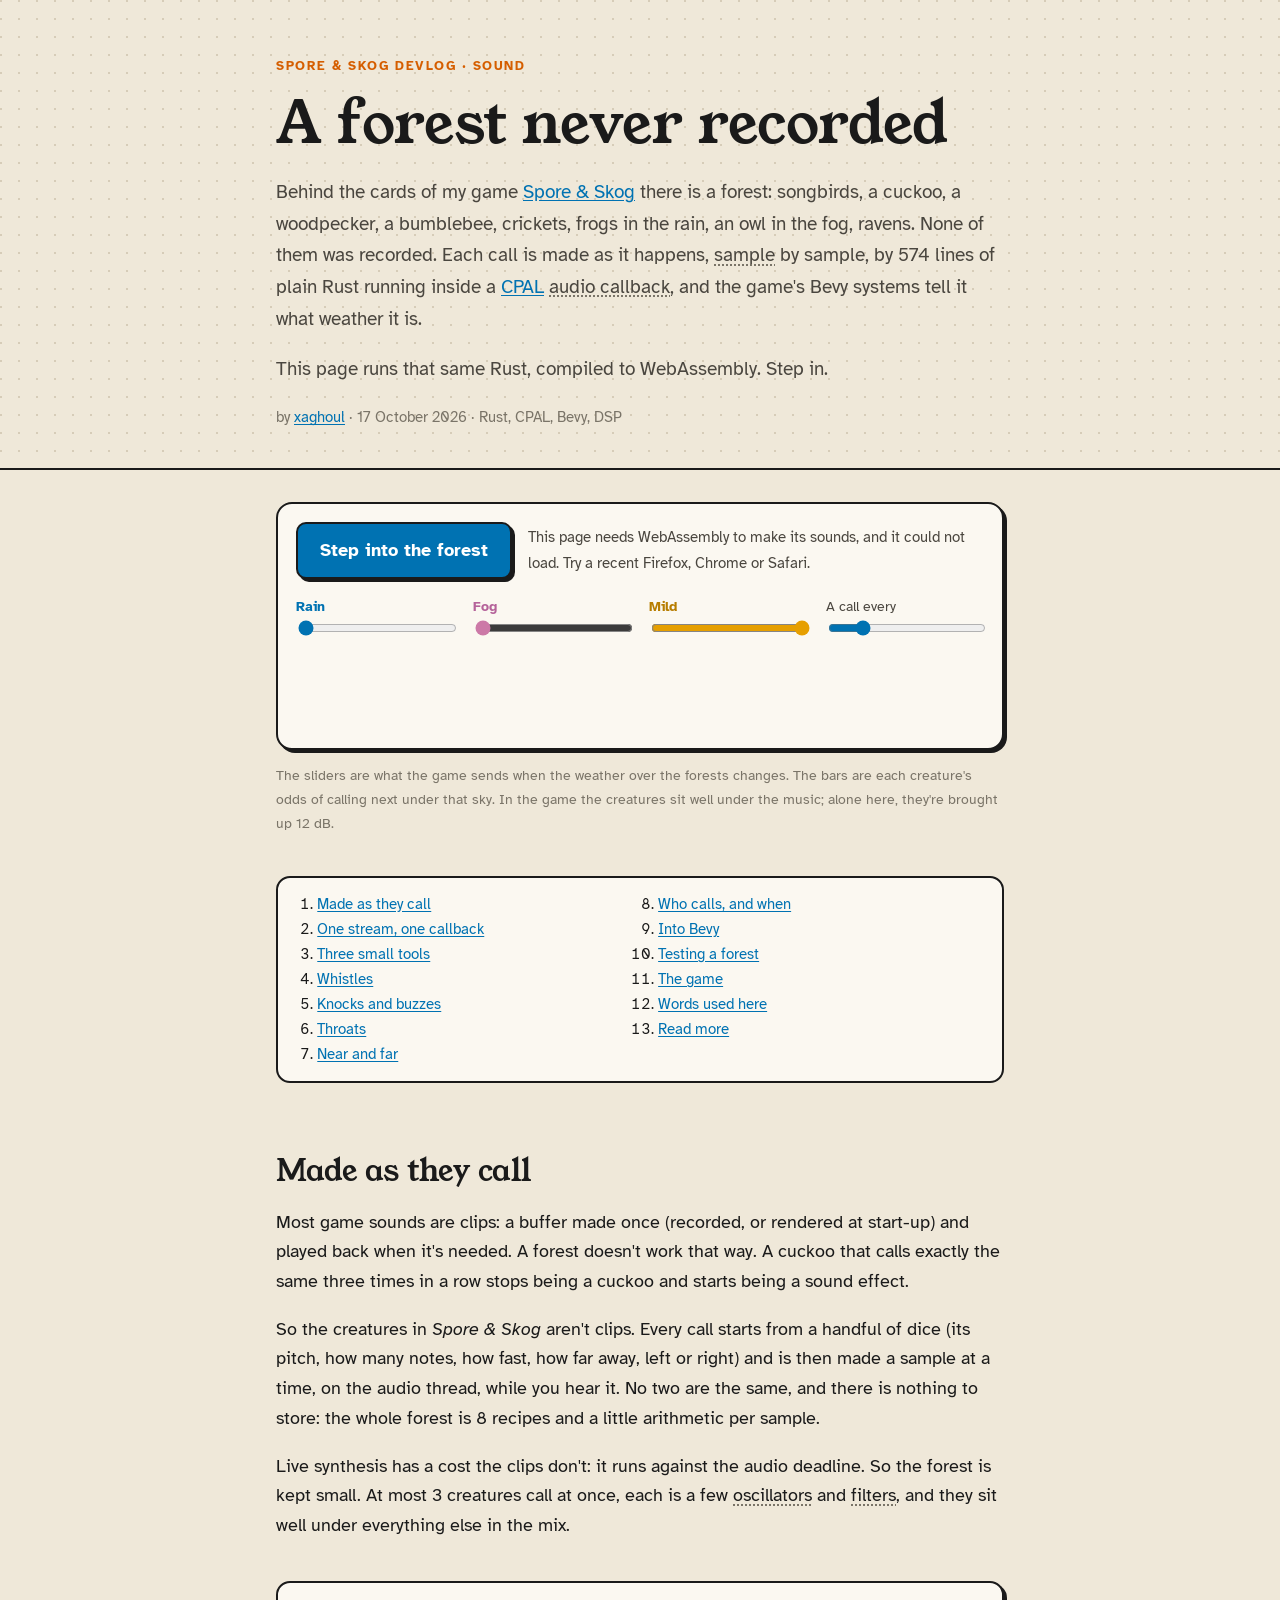
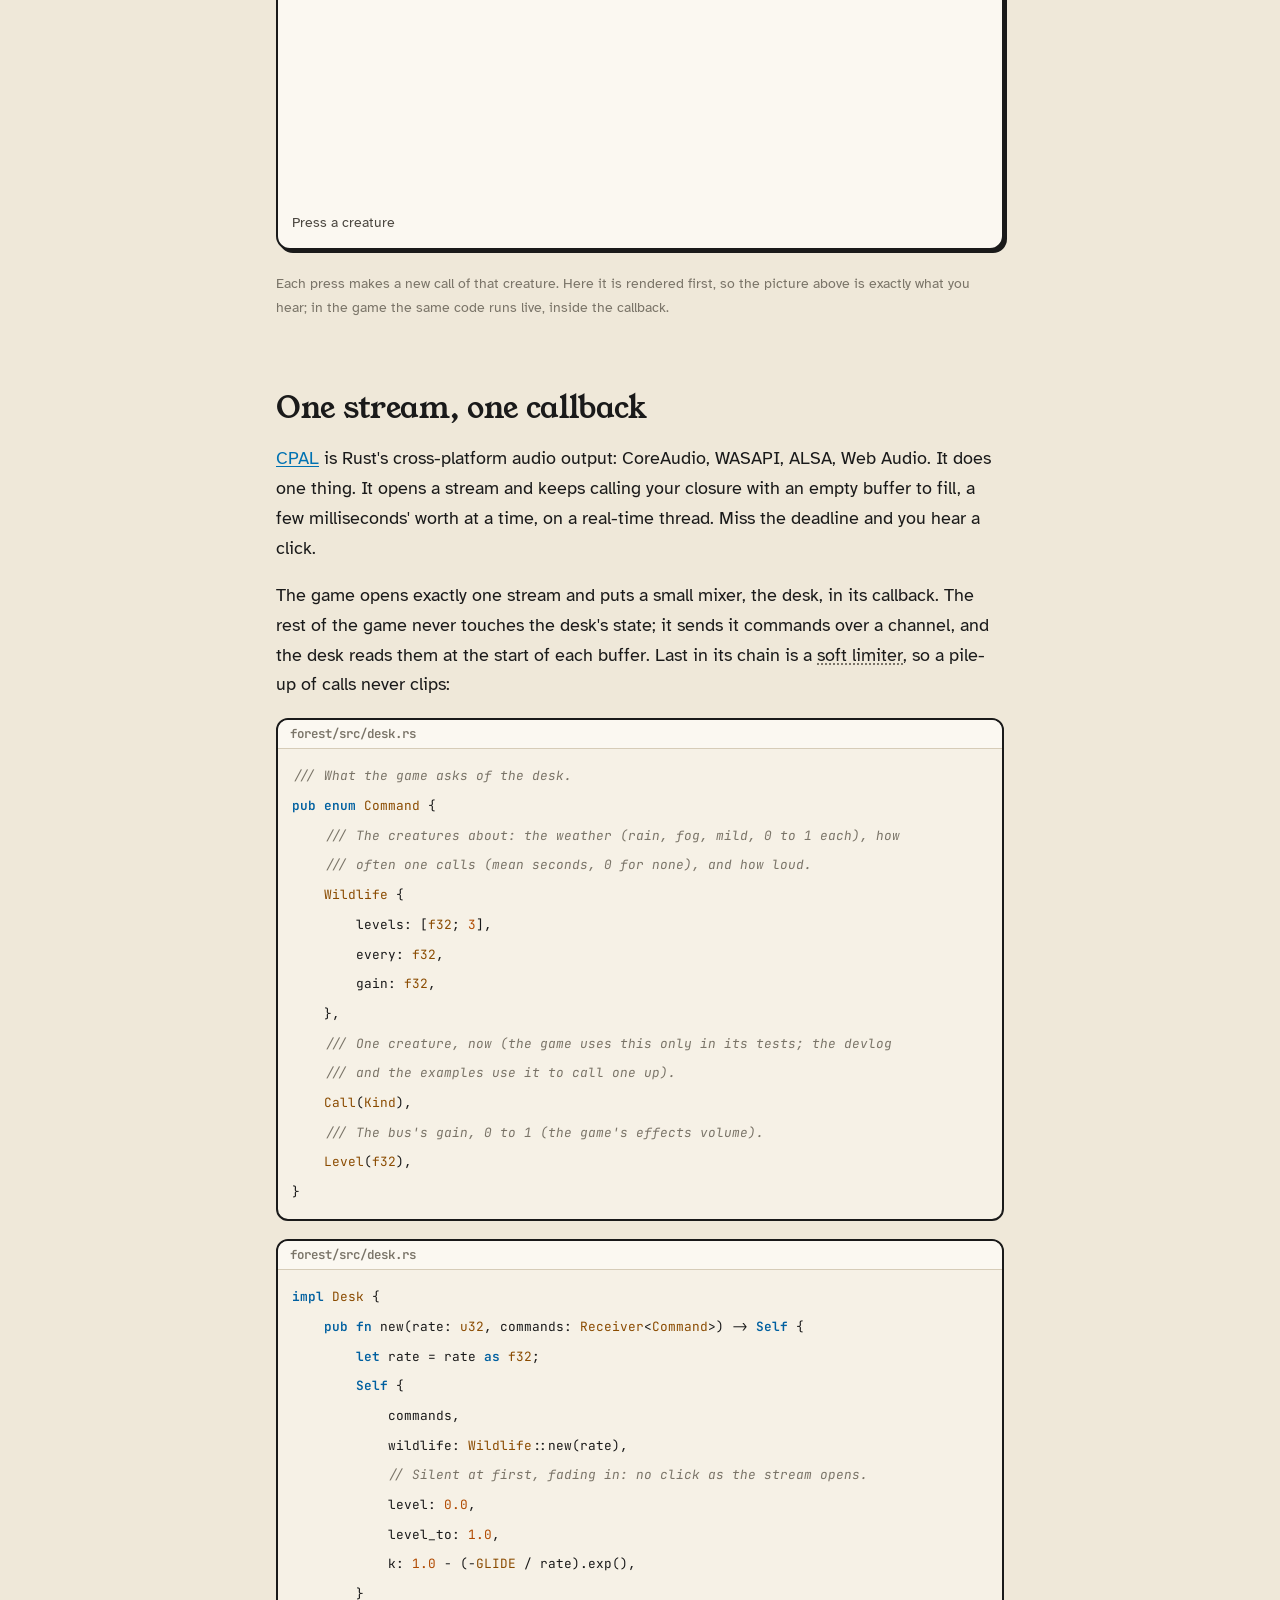
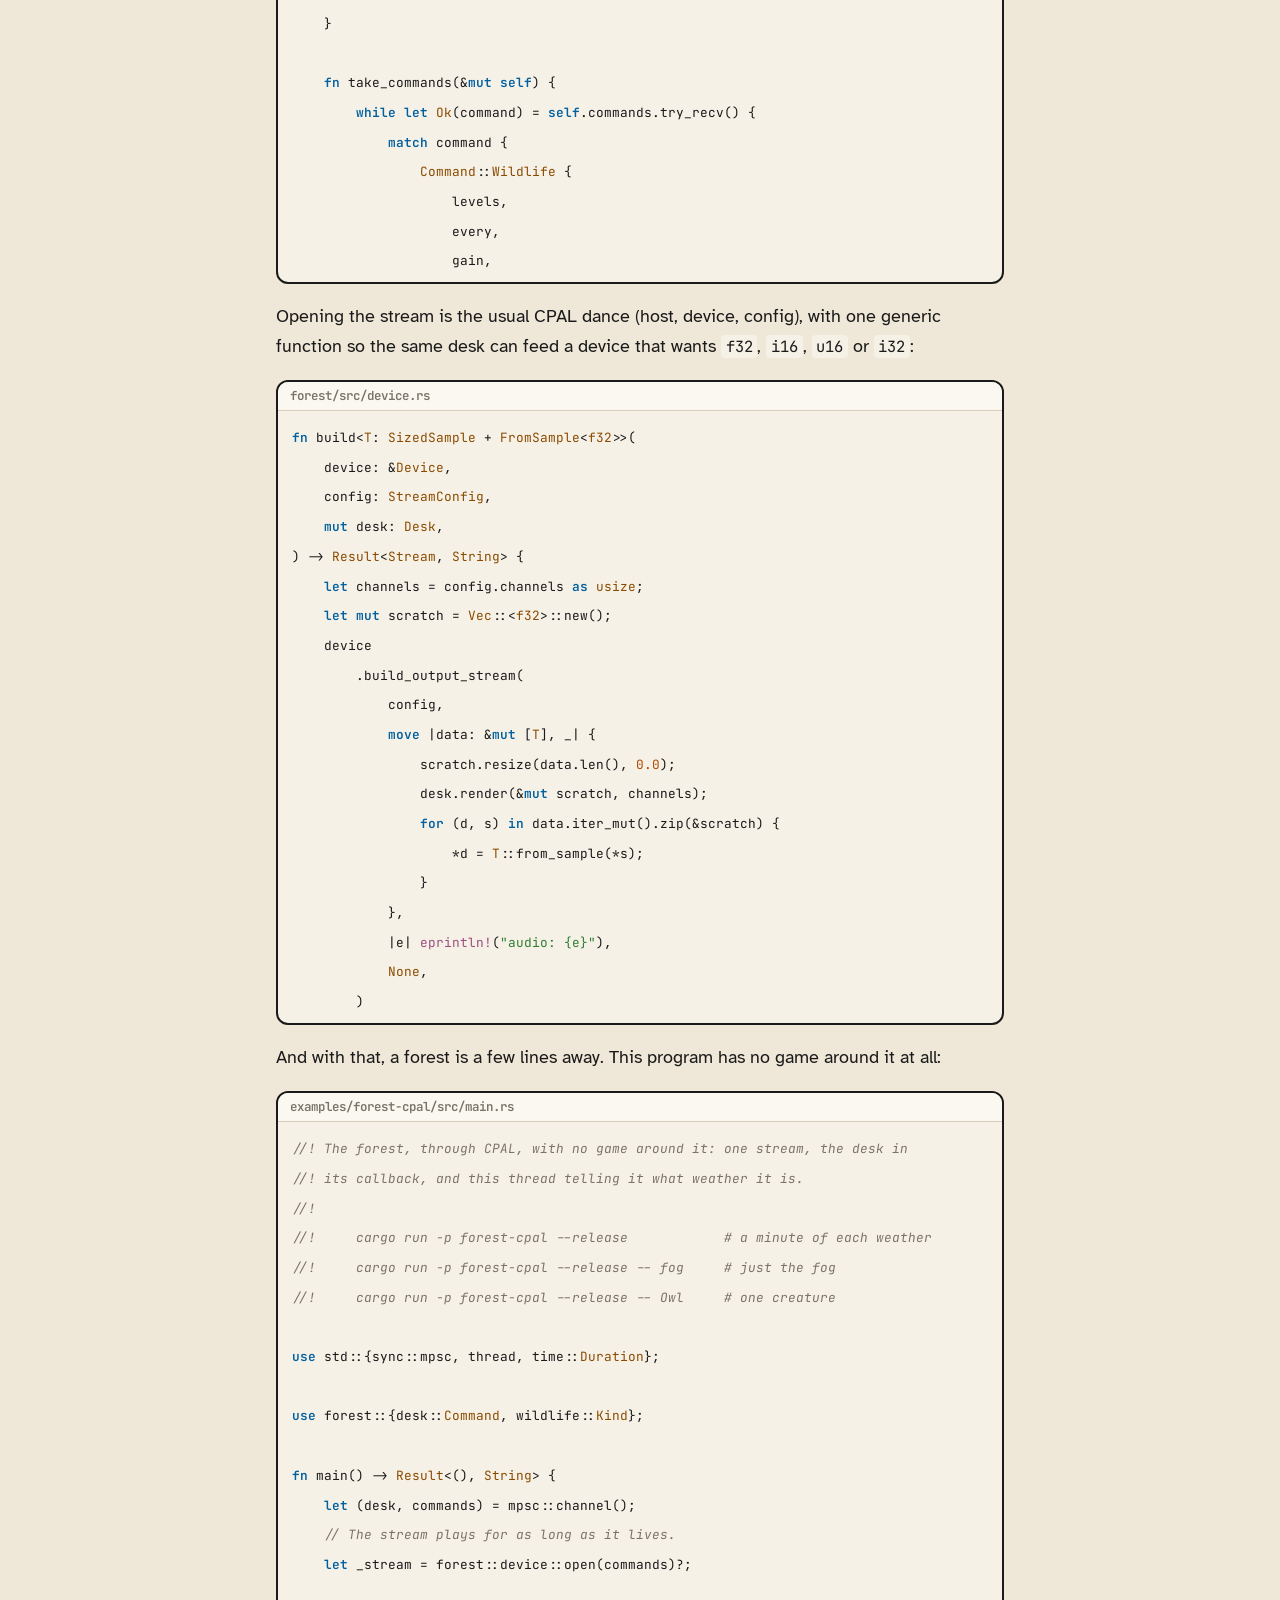
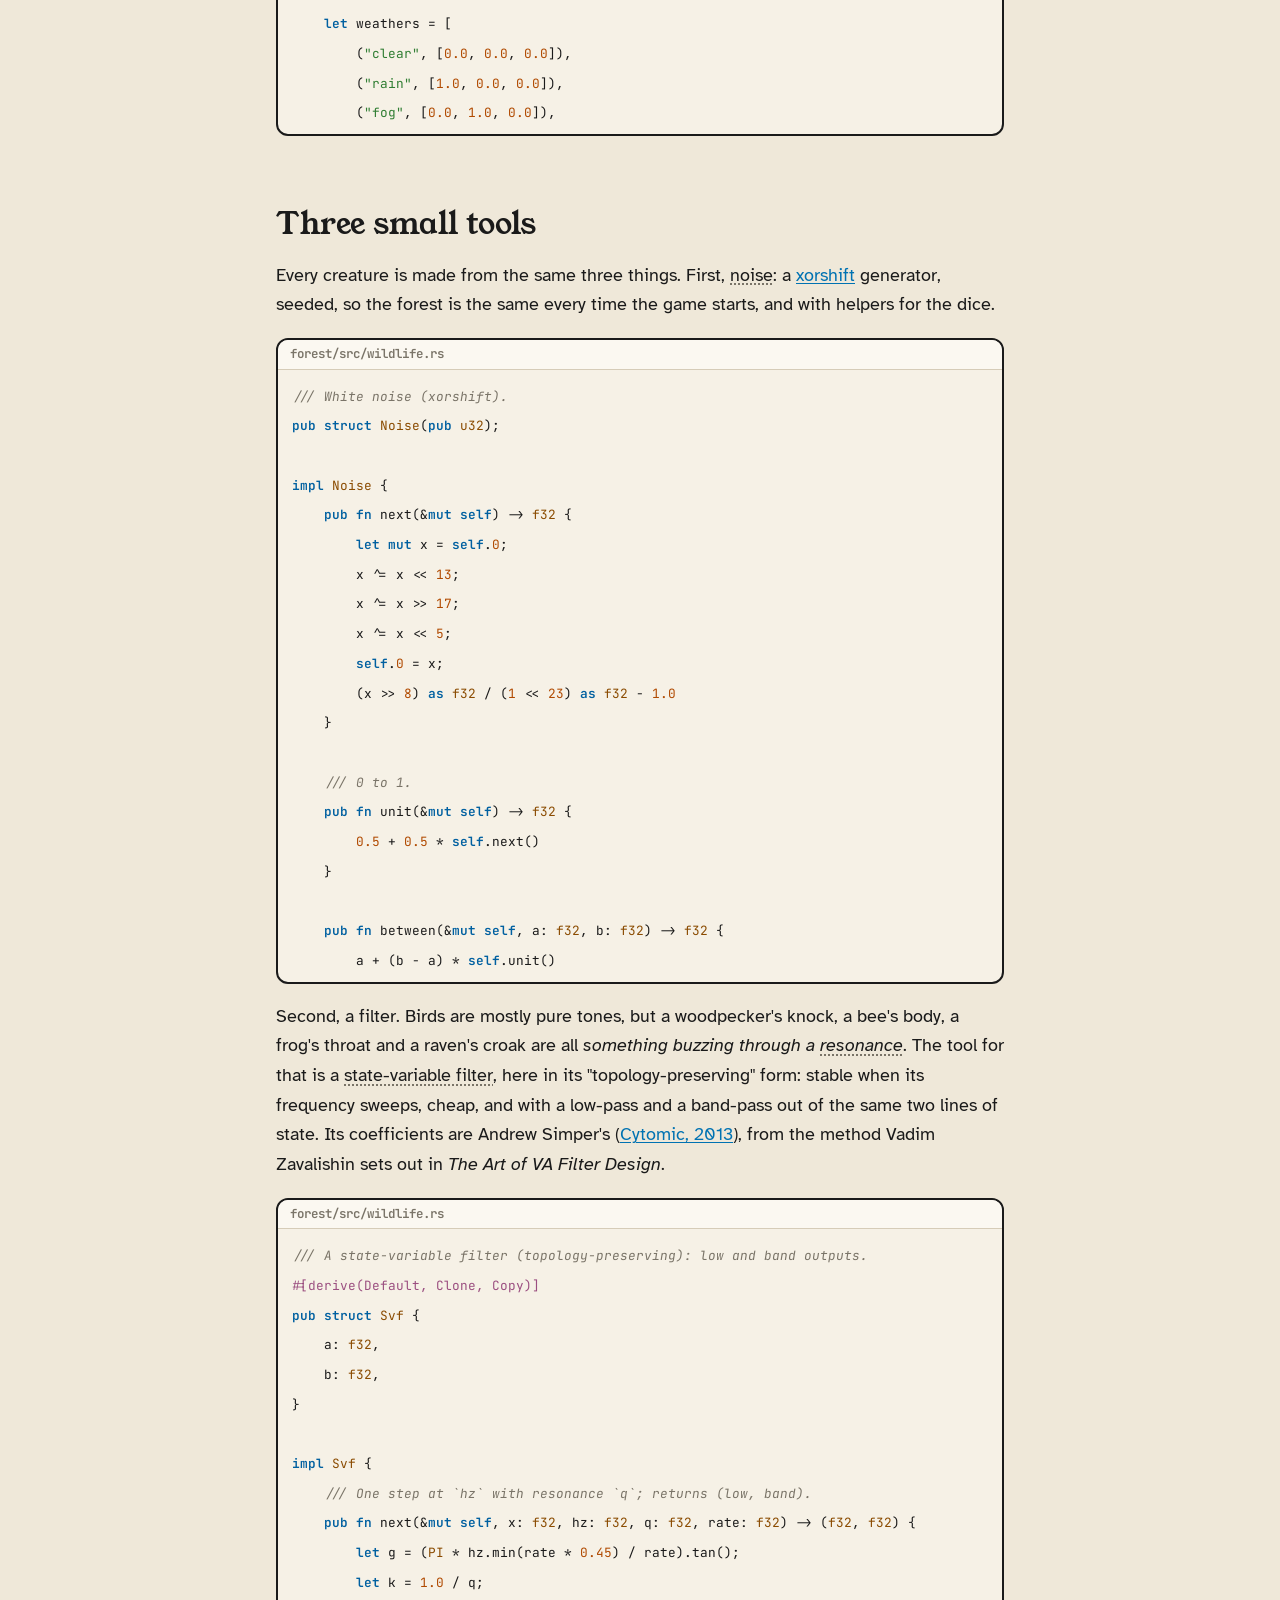
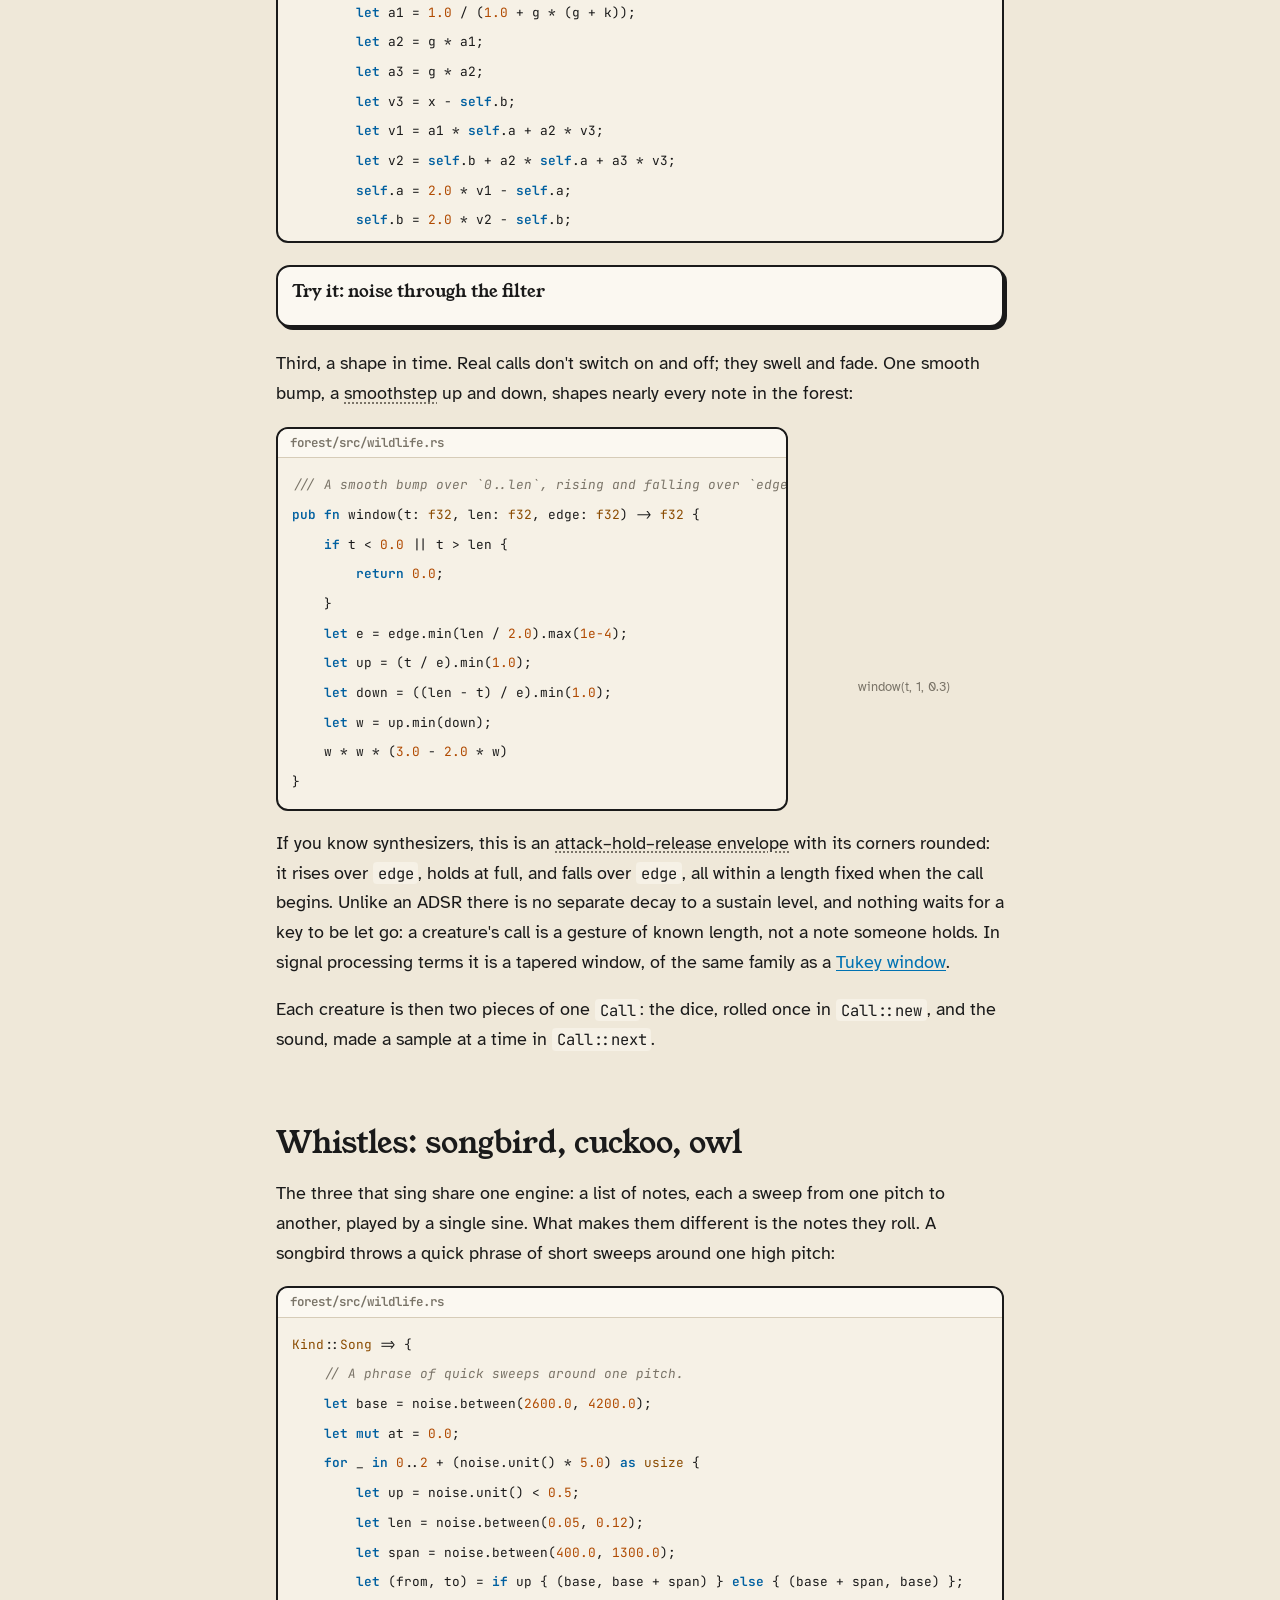
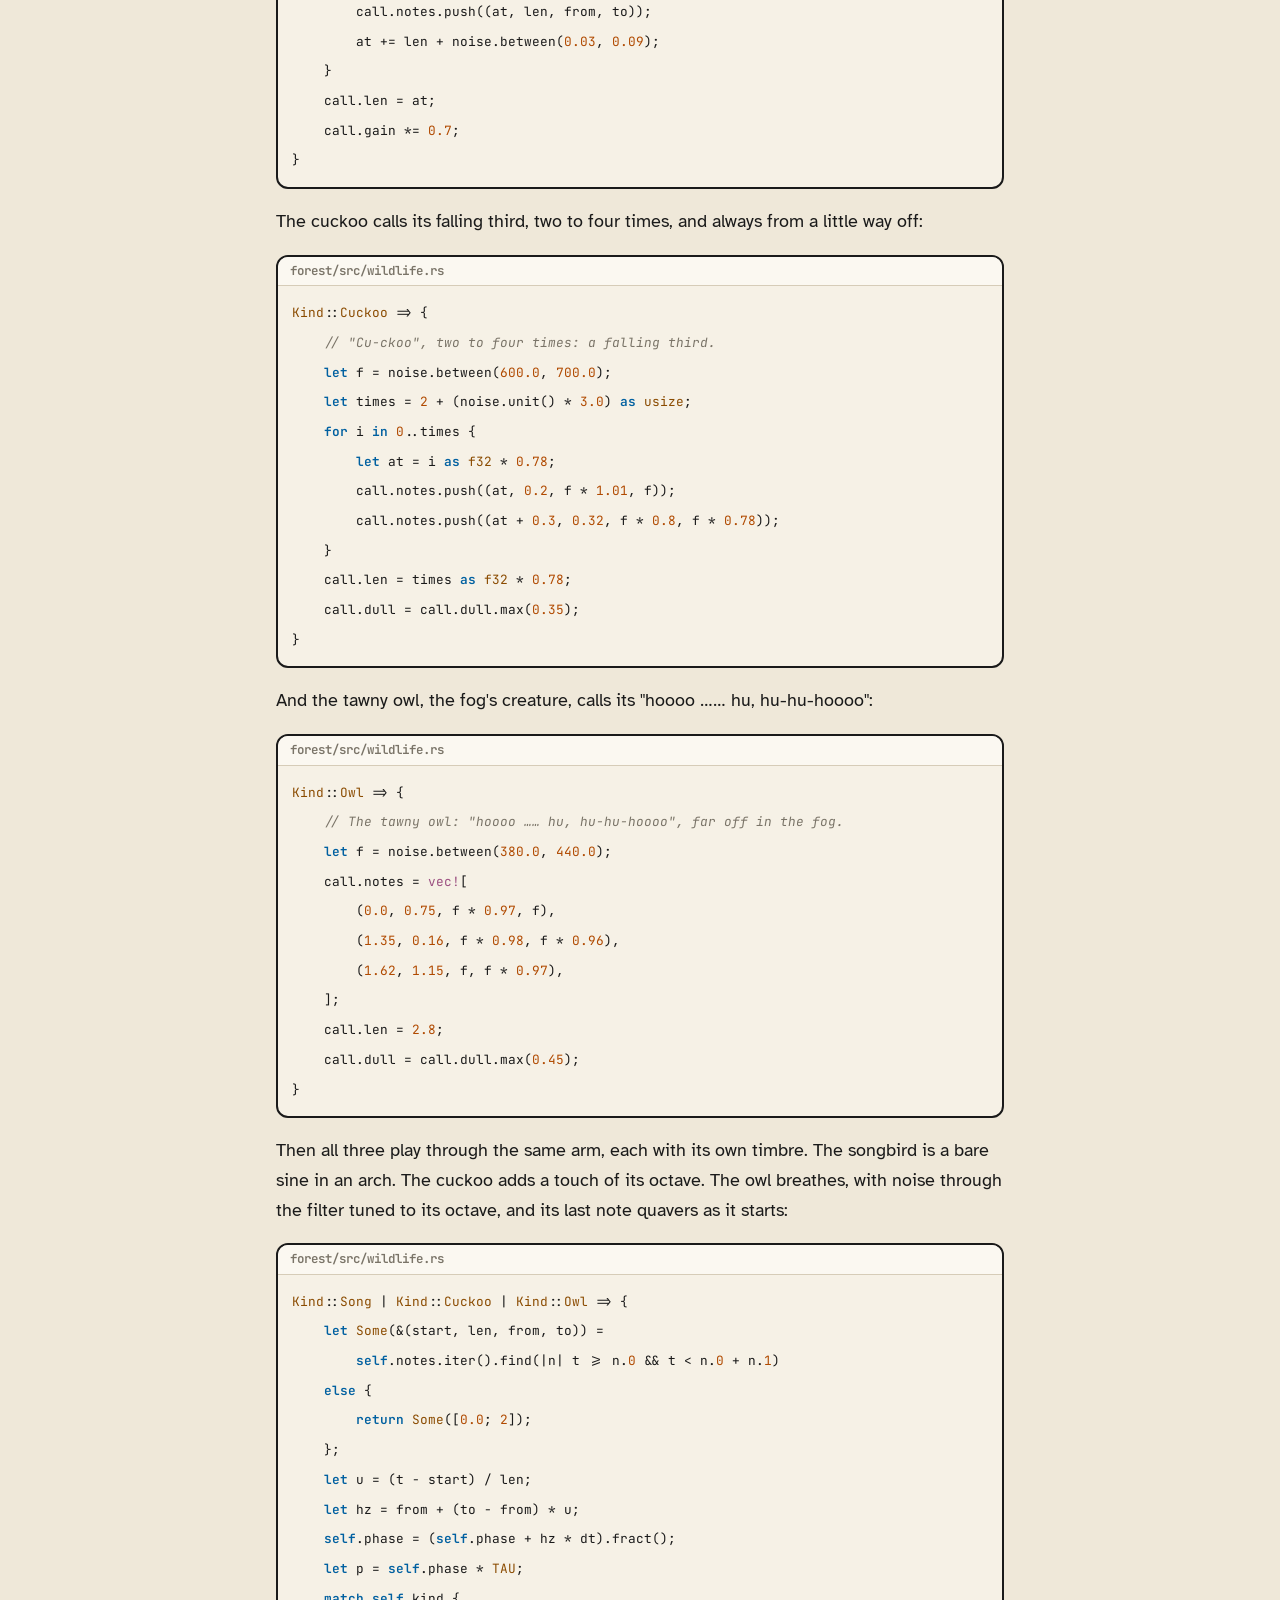
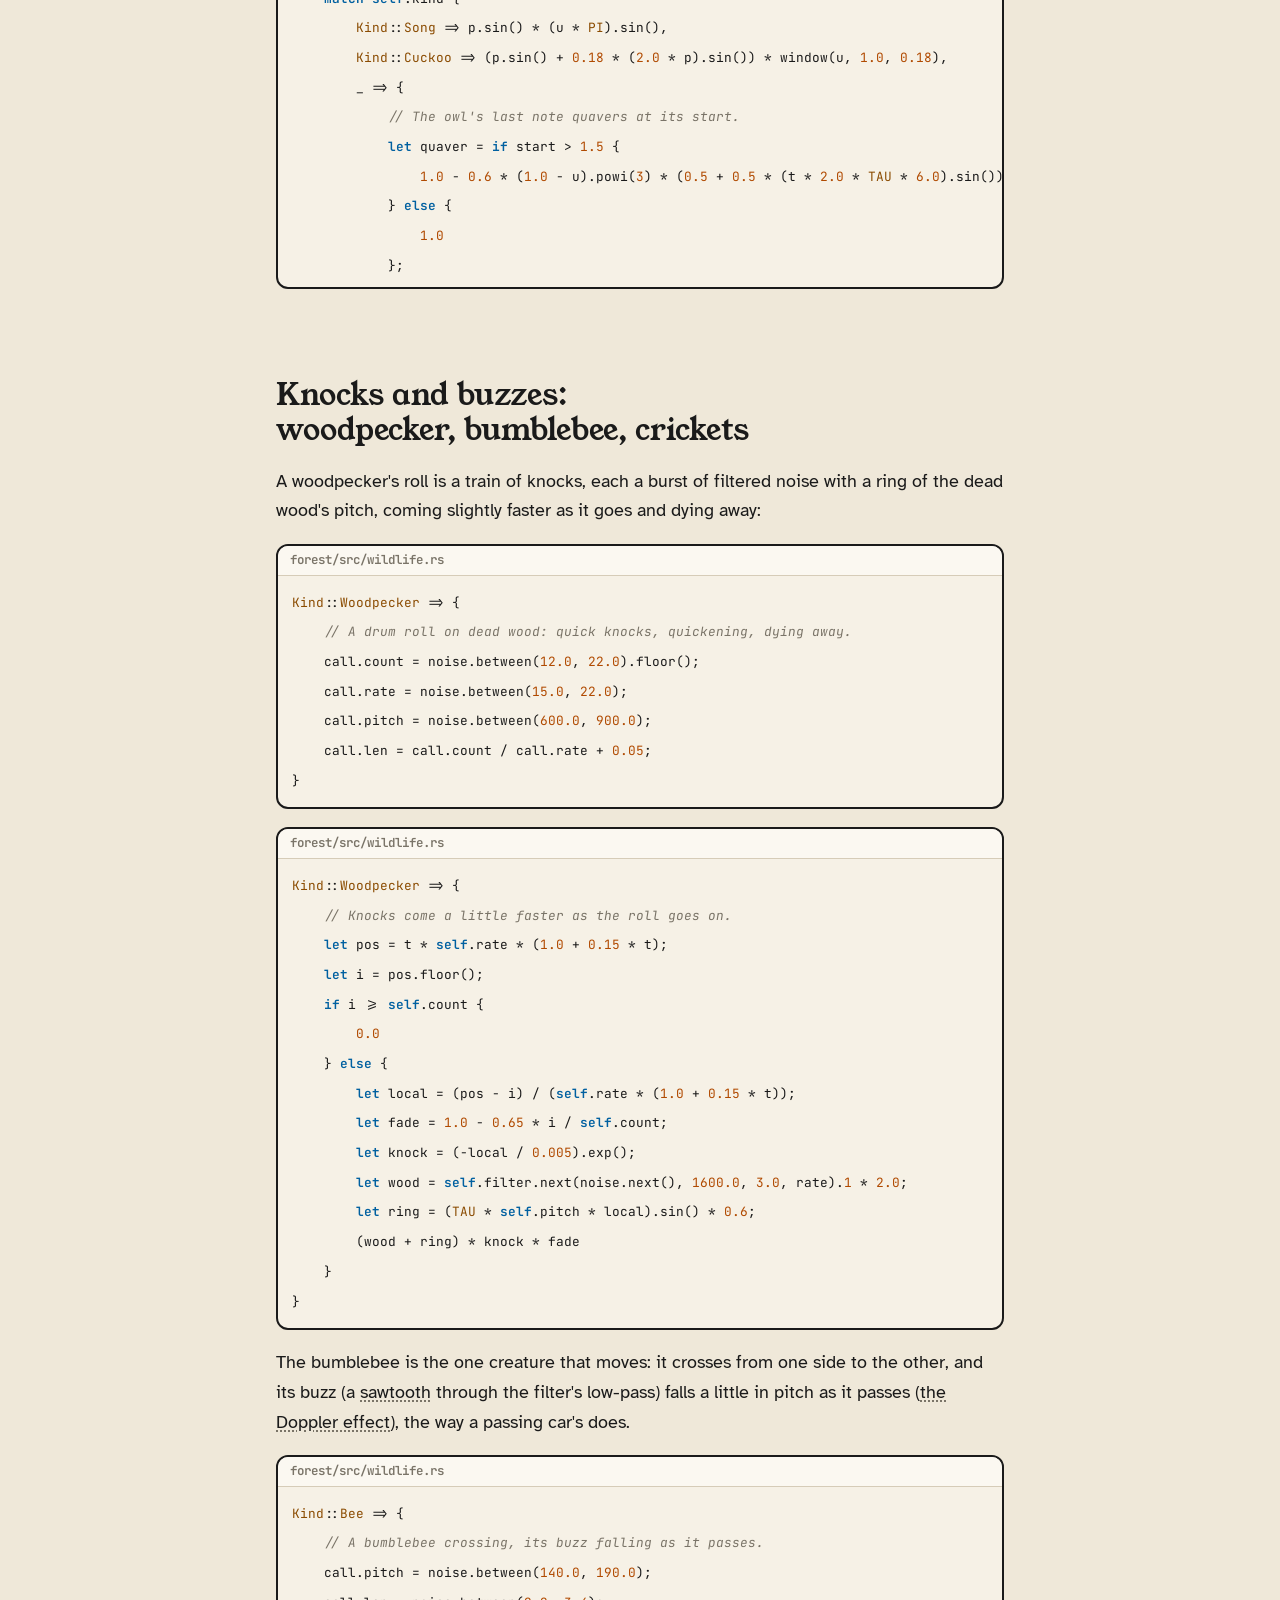
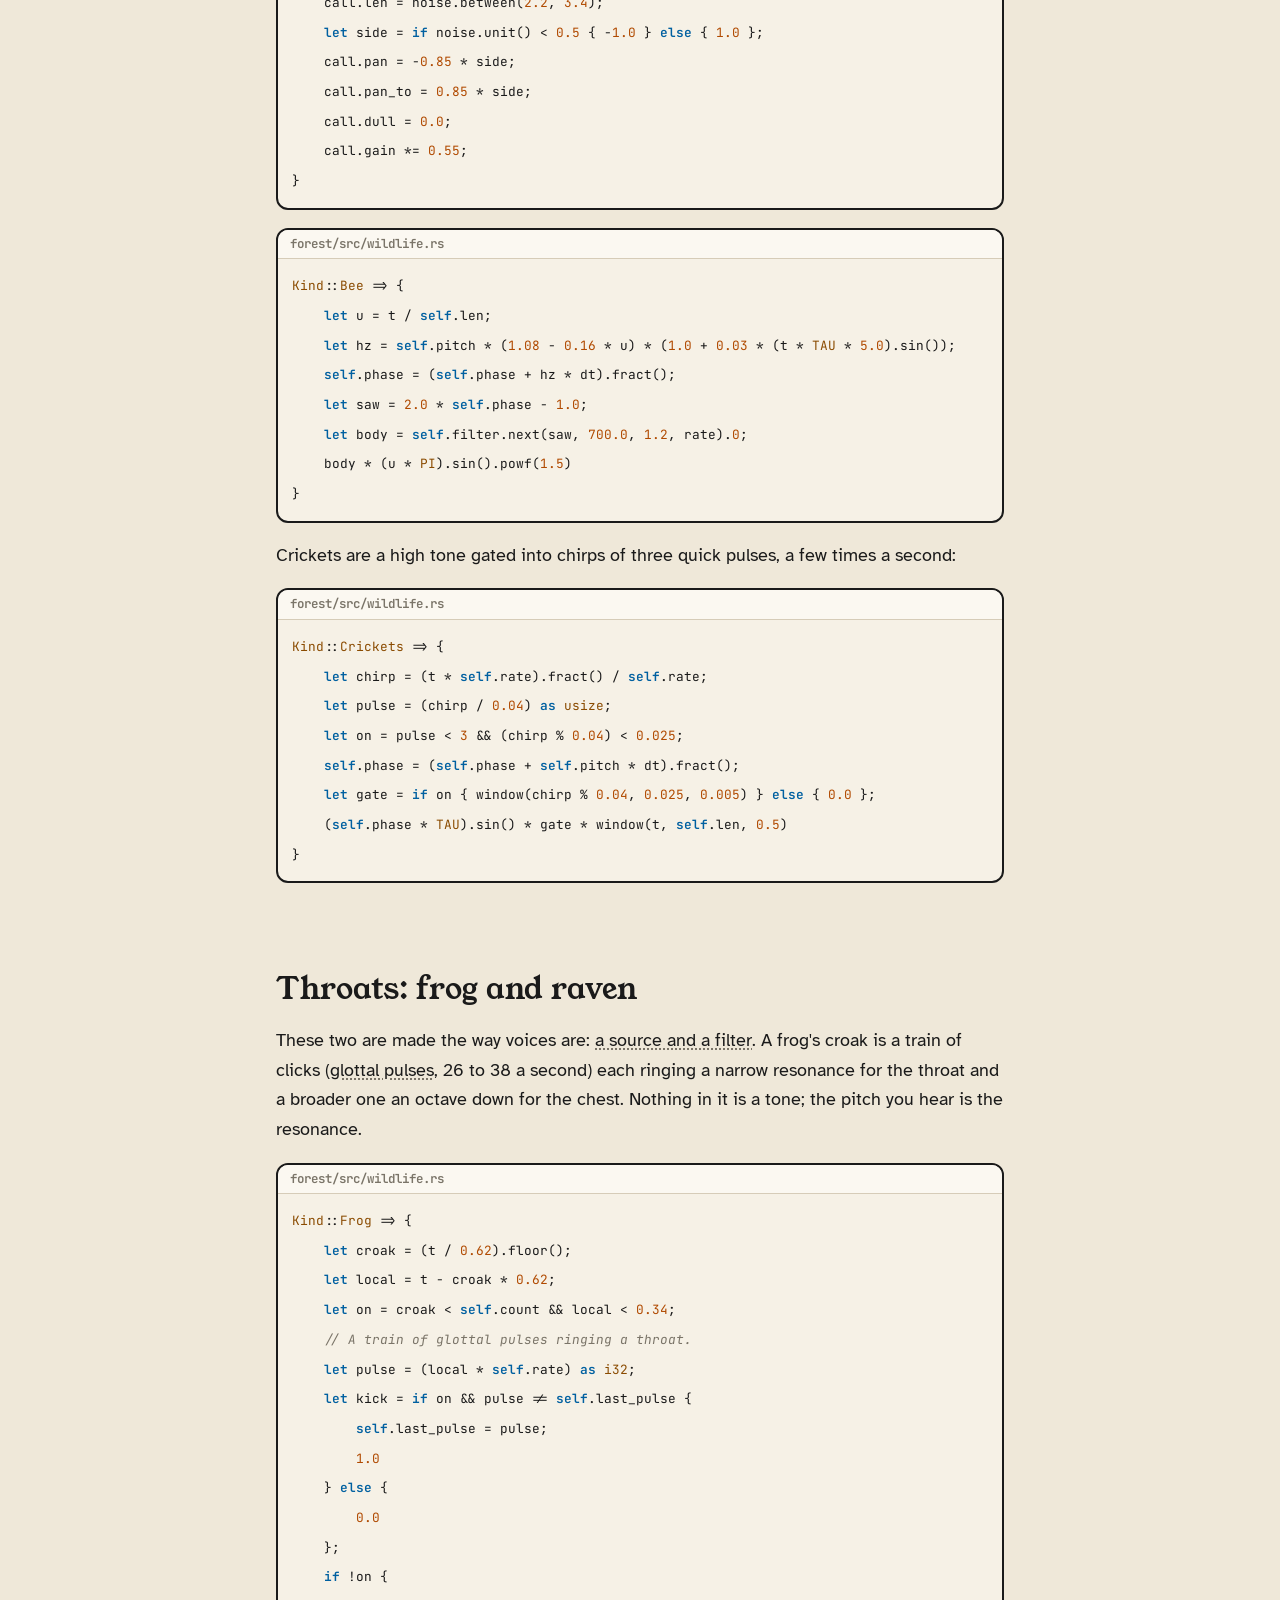
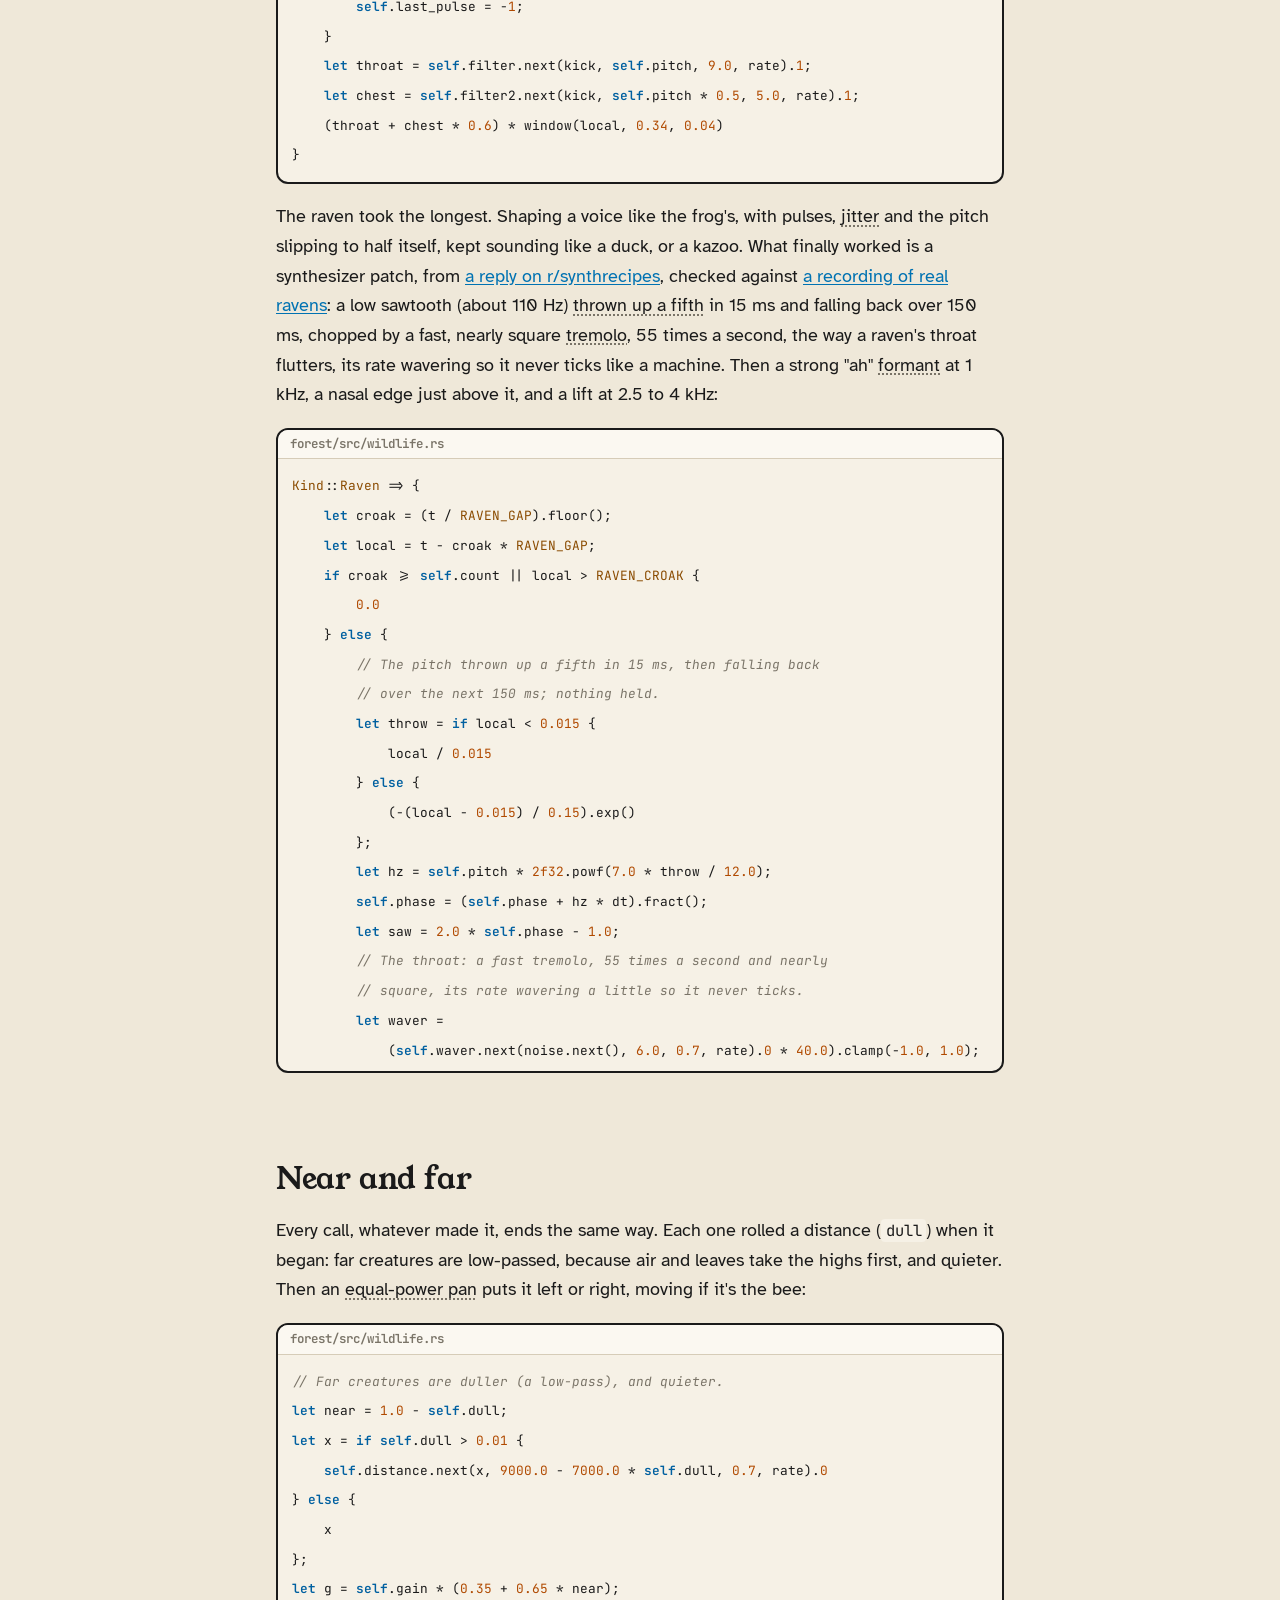
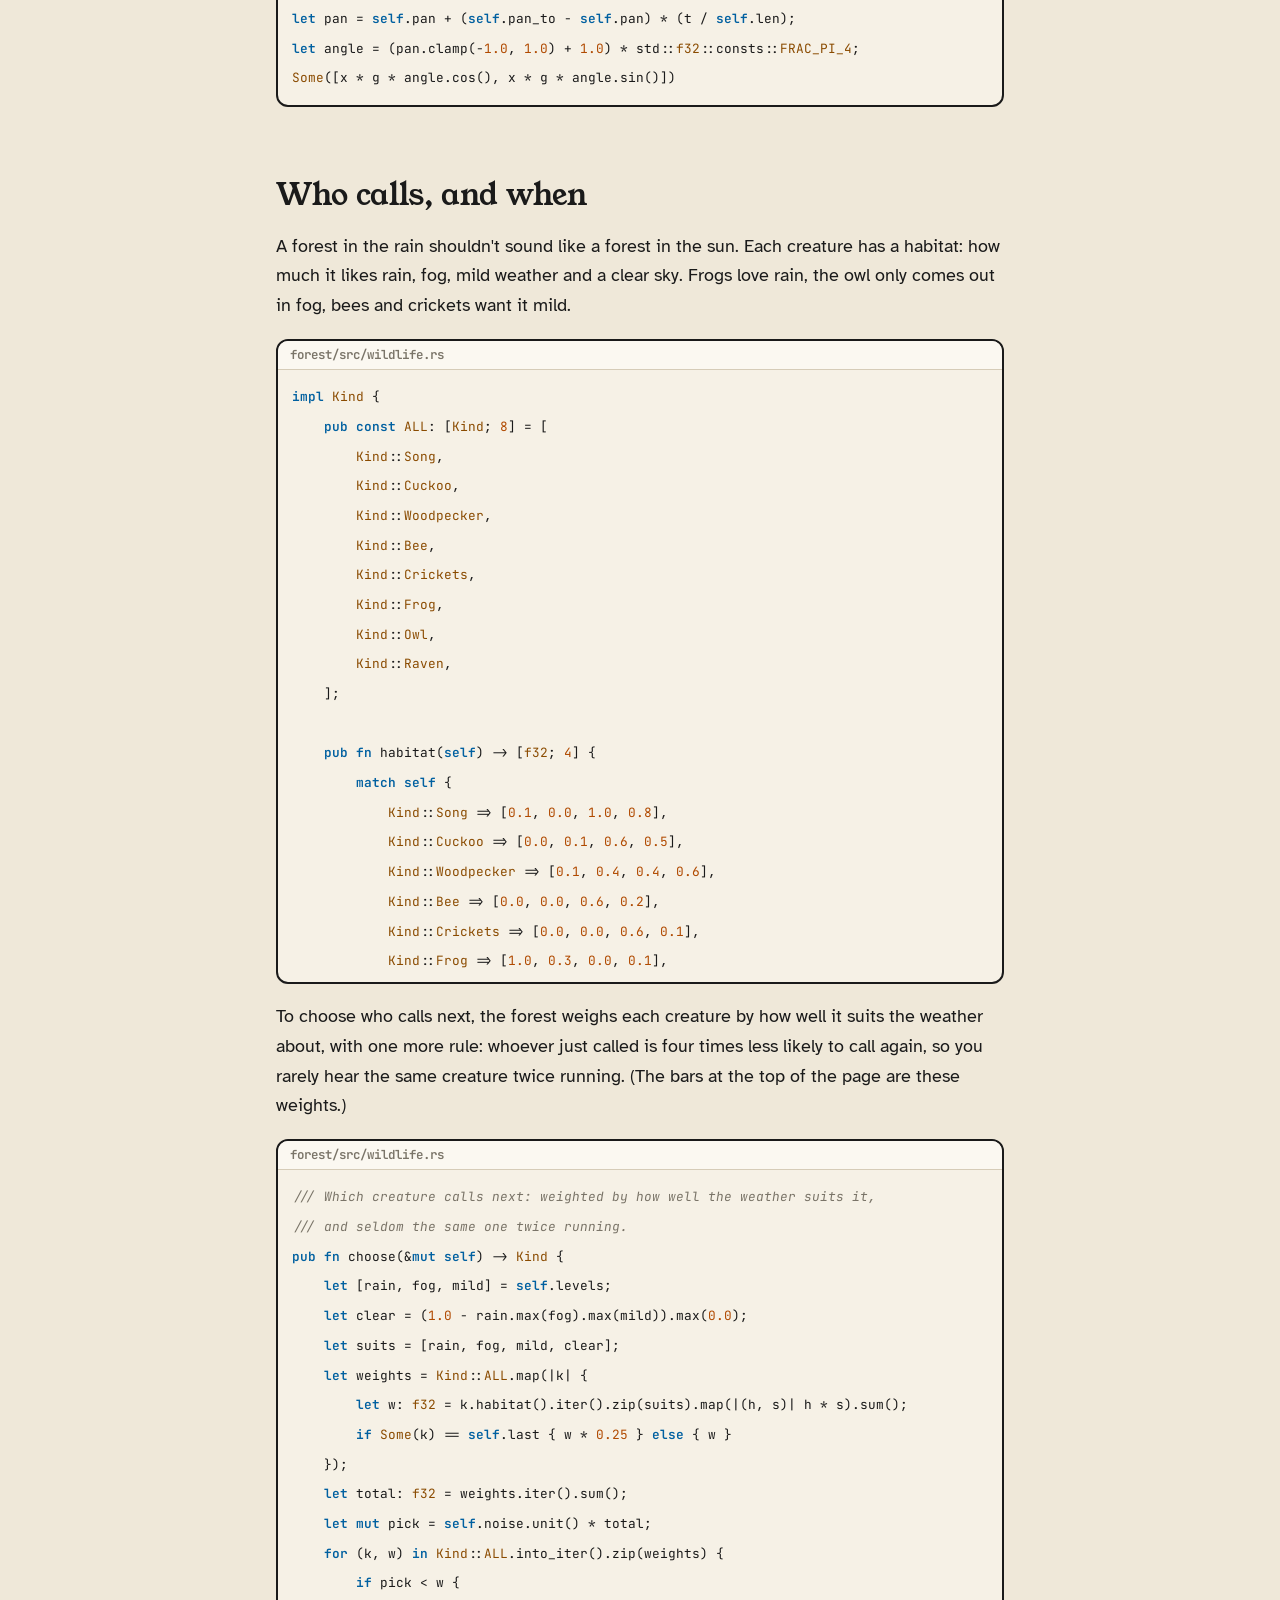
==== commit 4c4e5a33: "Words used here and Read more after the game The game and its links come straight after the article;" ====
--- a/docs/index.html
+++ b/docs/index.html
@@ -66,9 +66,9 @@
     <li><a href="#who">Who calls, and when</a></li>
     <li><a href="#bevy">Into Bevy</a></li>
     <li><a href="#tests">Testing a forest</a></li>
+    <li><a href="#the-game">The game</a></li>
     <li><a href="#words">Words used here</a></li>
     <li><a href="#read-more">Read more</a></li>
-    <li><a href="#the-game">The game</a></li>
   </ol>
 </nav>
 
@@ -862,6 +862,25 @@
 }</code></pre></figure>
   <p>To actually listen, one more test writes every creature, and forty seconds of each weather's
     forest, to WAV files: <code>FOREST_WAV=/tmp/forest cargo test -p forest</code>.</p>
+</section>
+
+<section id="the-game" class="game">
+  <h2 class="shout">Hear it where it lives</h2>
+  <p class="note">The code on this page is open-sourced from <b>Spore &amp; Skog: The Divine Forage</b>,
+    a quick card duel of weather and secret mushroom spots.</p>
+  <p>Two forest gods share one sky over three Swedish forests. Lay rain, fog or mild weather over a
+    forest, then harvest your hidden mushroom spots when the weather over them is right, before your
+    Rival does. First to 35 mushrooms wins, and the forest you've been listening to is there the whole
+    time, changing with every card.</p>
+  <img class="banner" src="img/itch/banner-01.webp" width="1400" height="438" loading="lazy" alt="The banner of Spore & Skog: The Divine Forage">
+<div class="media"><img src="img/itch/screenshot-01.webp" width="1400" height="788" loading="lazy" alt="Spore & Skog: The Divine Forage, in play"><img src="img/itch/screenshot-02.gif" width="800" height="450" loading="lazy" alt="Spore & Skog: The Divine Forage, in play"><img src="img/itch/screenshot-03.gif" width="800" height="450" loading="lazy" alt="Spore & Skog: The Divine Forage, in play"><img src="img/itch/screenshot-04.webp" width="1400" height="788" loading="lazy" alt="Spore & Skog: The Divine Forage, in play"><img src="img/itch/screenshot-05.webp" width="1400" height="788" loading="lazy" alt="Spore & Skog: The Divine Forage, in play"></div>
+  <p class="cta">
+    <a class="big" id="itch-link" href="https://xaghoul.itch.io/spore-and-skog">Play on itch.io</a>
+    <a class="big quiet" id="testflight-link" href="https://testflight.apple.com/join/PXy2phyZ">Join the beta on iPad and Mac</a>
+  </p>
+  <p class="small">The beta is on Apple's TestFlight: install the TestFlight app, then open the link.</p>
+  <p class="small">Made with Rust and Bevy. The forest's code, the desk and both examples are on
+    <a href="https://github.com/zaghaghi/spore-and-skog-dev-log">GitHub</a> under the MIT licence.</p>
 </section>
 
 <section id="words">
@@ -947,24 +966,6 @@
   </ul>
 </section>
 
-<section id="the-game" class="game">
-  <h2 class="shout">Hear it where it lives</h2>
-  <p class="note">The code on this page is open-sourced from <b>Spore &amp; Skog: The Divine Forage</b>,
-    a quick card duel of weather and secret mushroom spots.</p>
-  <p>Two forest gods share one sky over three Swedish forests. Lay rain, fog or mild weather over a
-    forest, then harvest your hidden mushroom spots when the weather over them is right, before your
-    Rival does. First to 35 mushrooms wins, and the forest you've been listening to is there the whole
-    time, changing with every card.</p>
-  <img class="banner" src="img/itch/banner-01.webp" width="1400" height="438" loading="lazy" alt="The banner of Spore & Skog: The Divine Forage">
-<div class="media"><img src="img/itch/screenshot-01.webp" width="1400" height="788" loading="lazy" alt="Spore & Skog: The Divine Forage, in play"><img src="img/itch/screenshot-02.gif" width="800" height="450" loading="lazy" alt="Spore & Skog: The Divine Forage, in play"><img src="img/itch/screenshot-03.gif" width="800" height="450" loading="lazy" alt="Spore & Skog: The Divine Forage, in play"><img src="img/itch/screenshot-04.webp" width="1400" height="788" loading="lazy" alt="Spore & Skog: The Divine Forage, in play"><img src="img/itch/screenshot-05.webp" width="1400" height="788" loading="lazy" alt="Spore & Skog: The Divine Forage, in play"></div>
-  <p class="cta">
-    <a class="big" id="itch-link" href="https://xaghoul.itch.io/spore-and-skog">Play on itch.io</a>
-    <a class="big quiet" id="testflight-link" href="https://testflight.apple.com/join/PXy2phyZ">Join the beta on iPad and Mac</a>
-  </p>
-  <p class="small">The beta is on Apple's TestFlight: install the TestFlight app, then open the link.</p>
-  <p class="small">Made with Rust and Bevy. The forest's code, the desk and both examples are on
-    <a href="https://github.com/zaghaghi/spore-and-skog-dev-log">GitHub</a> under the MIT licence.</p>
-</section>
 
 </main>
 
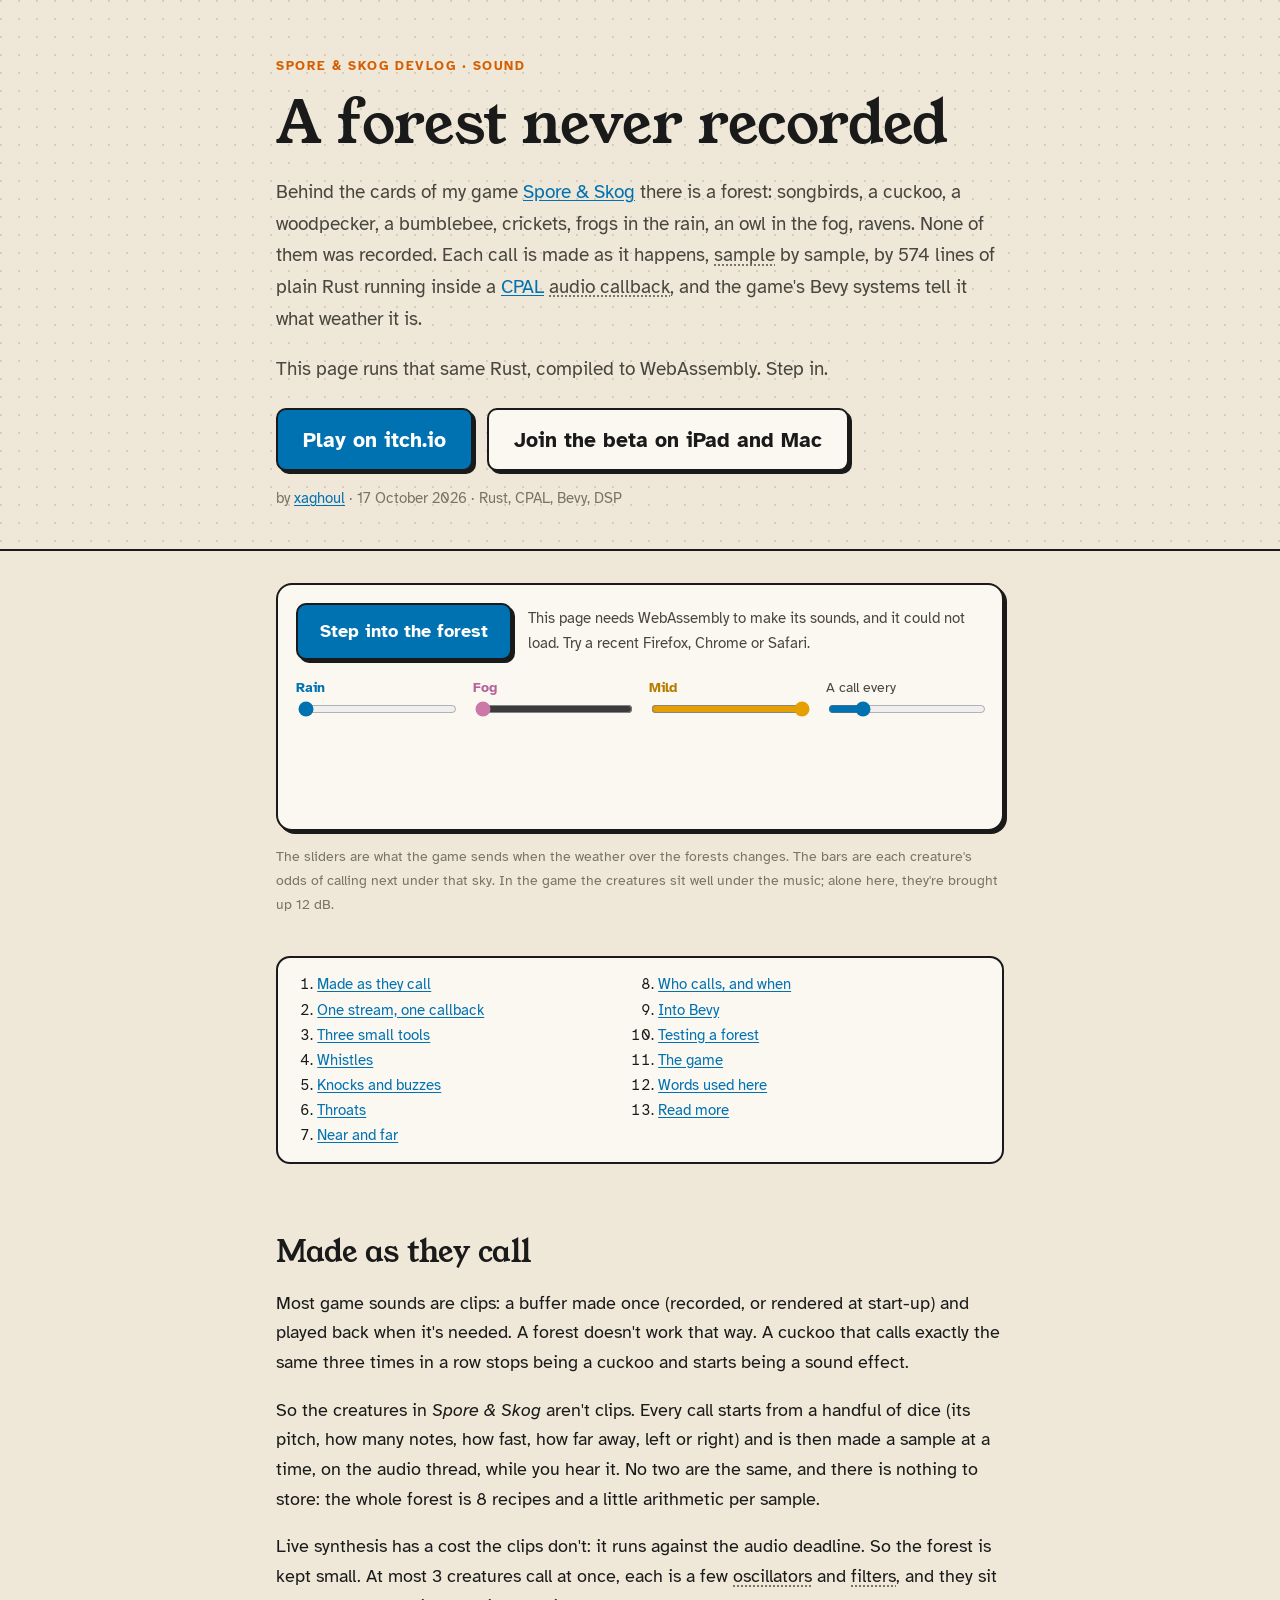
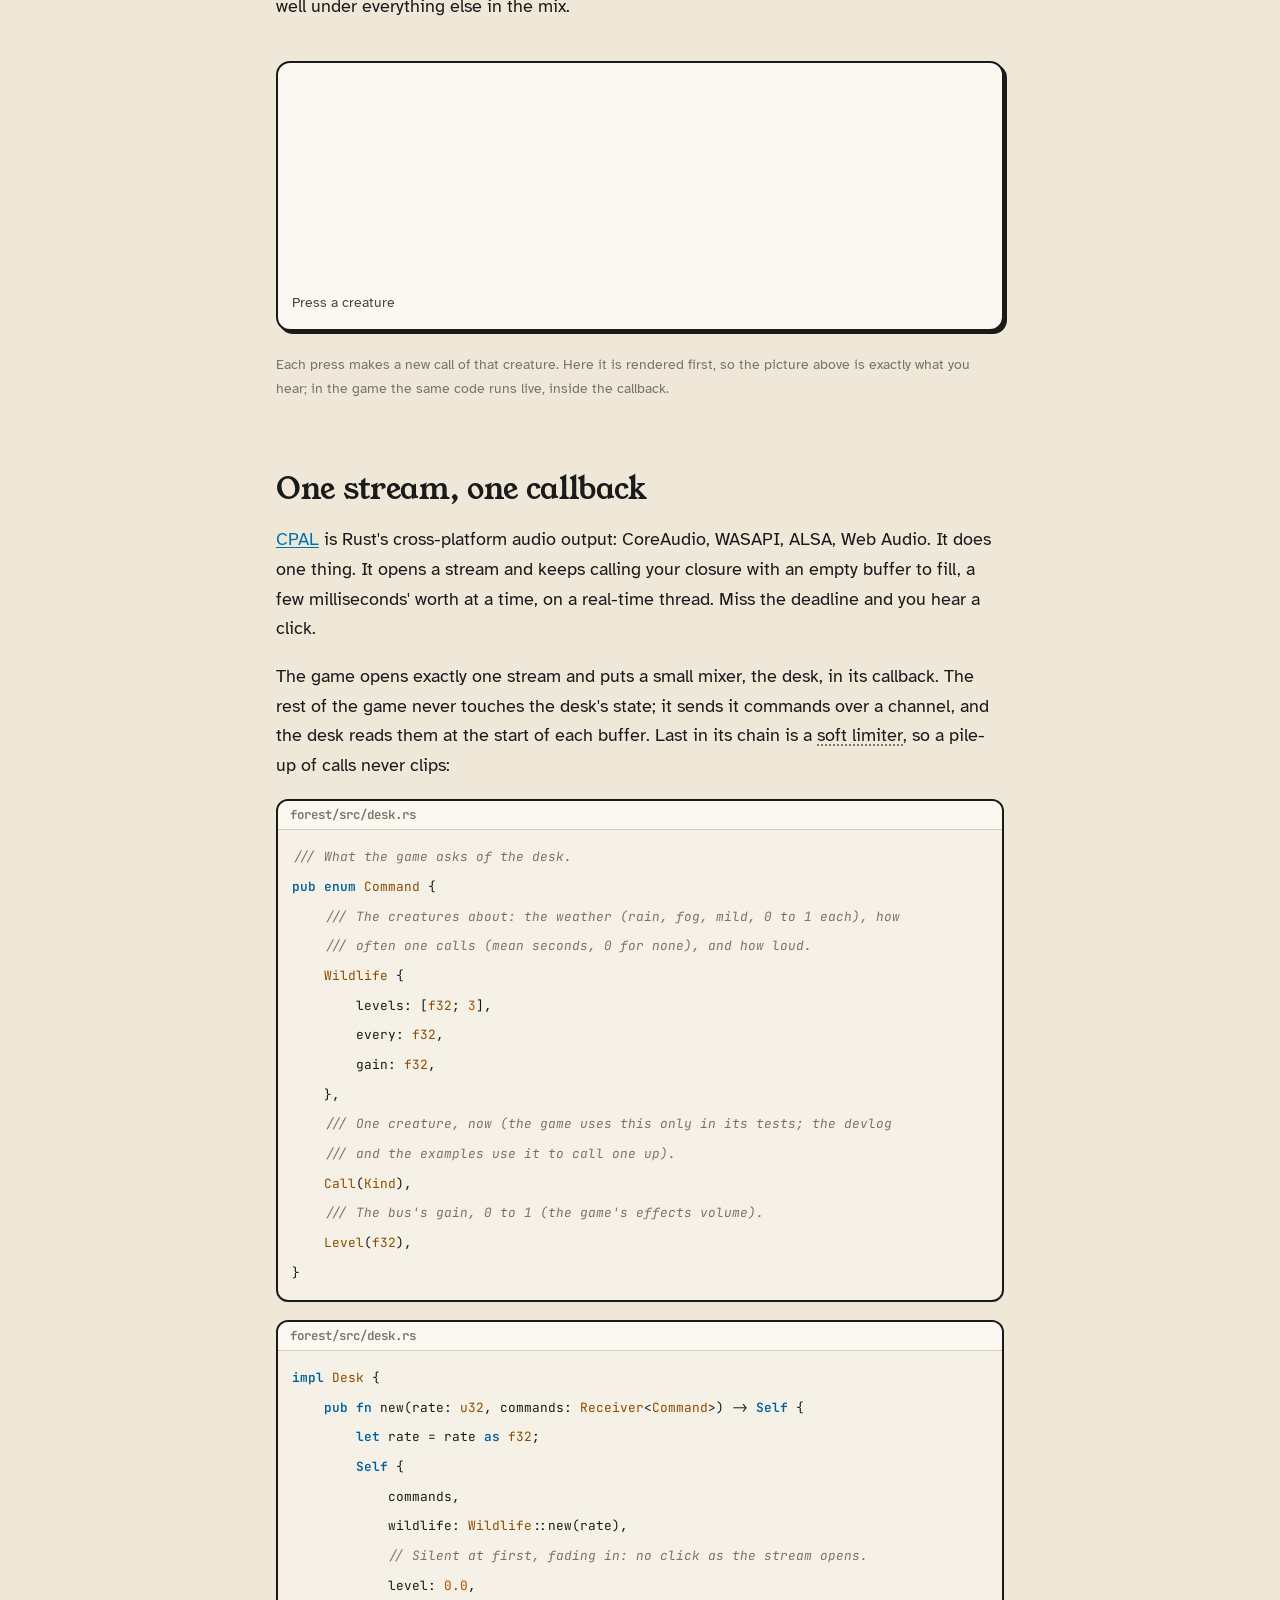
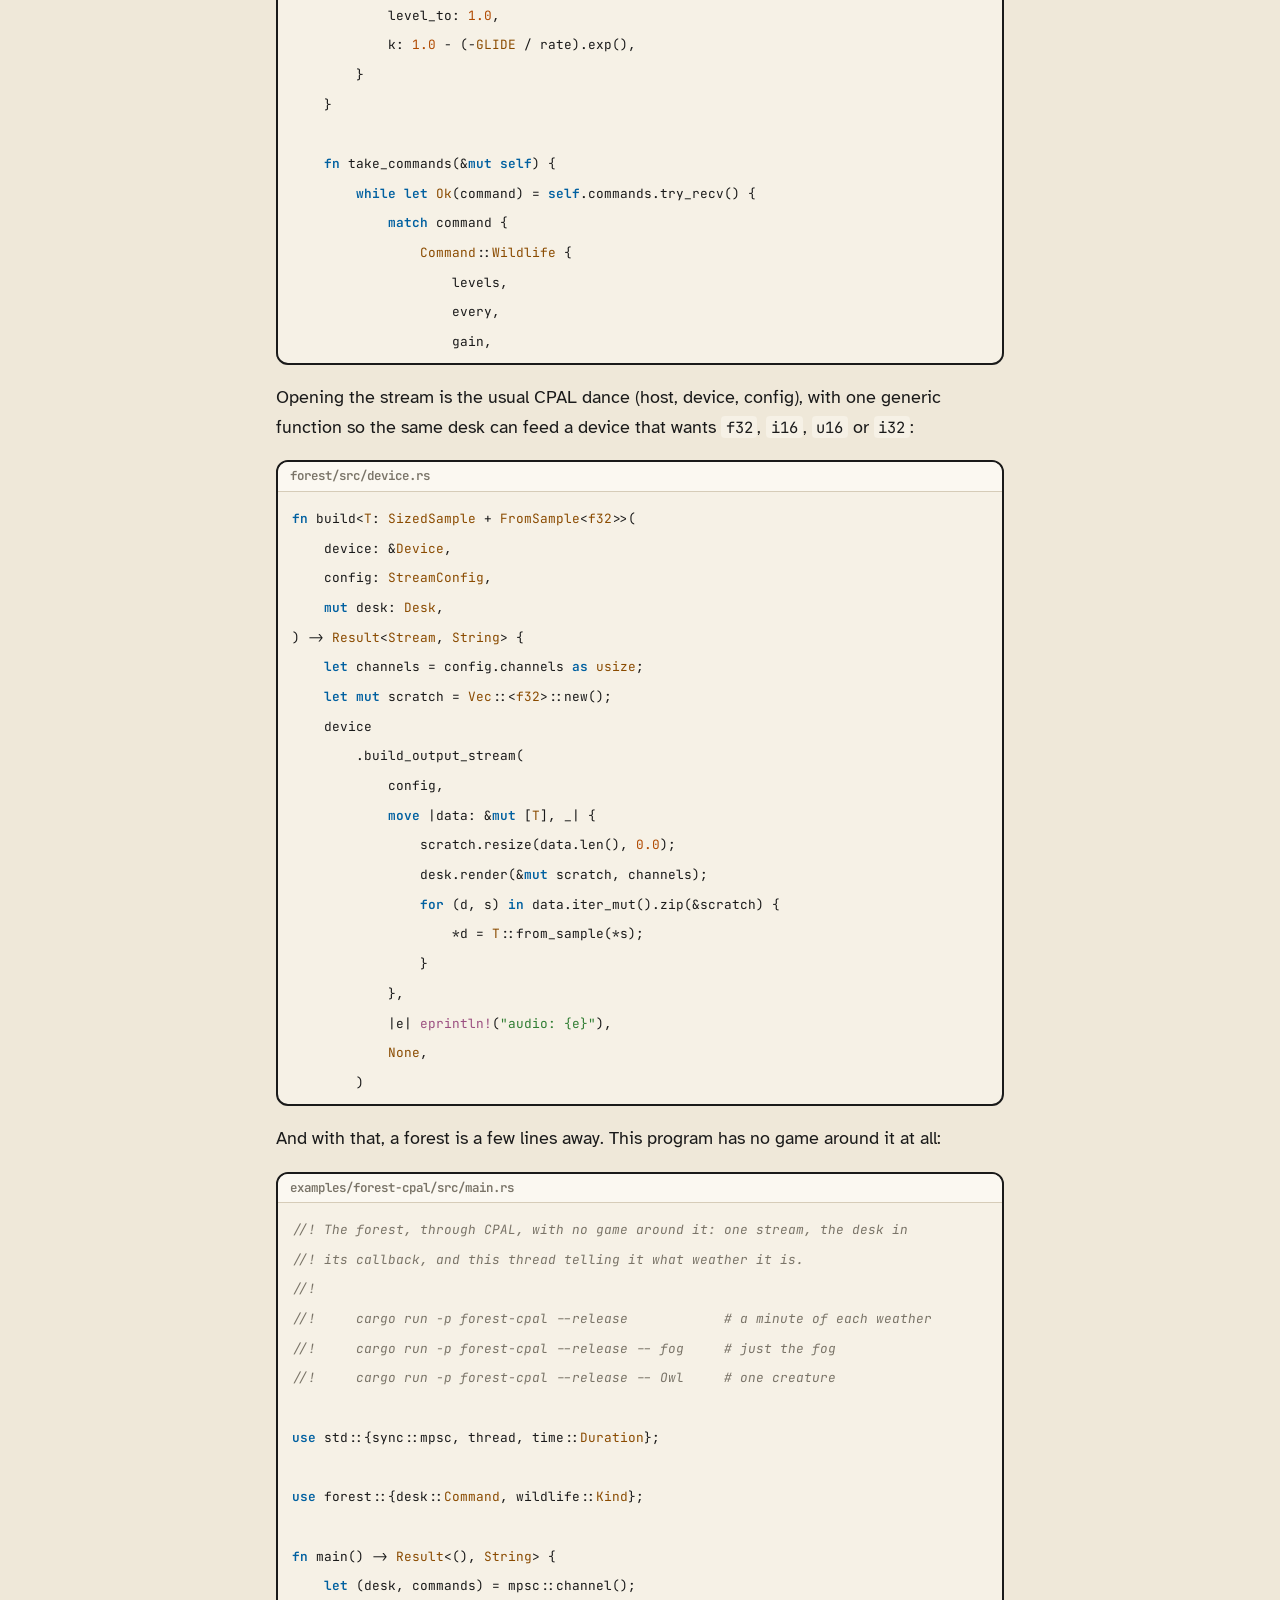
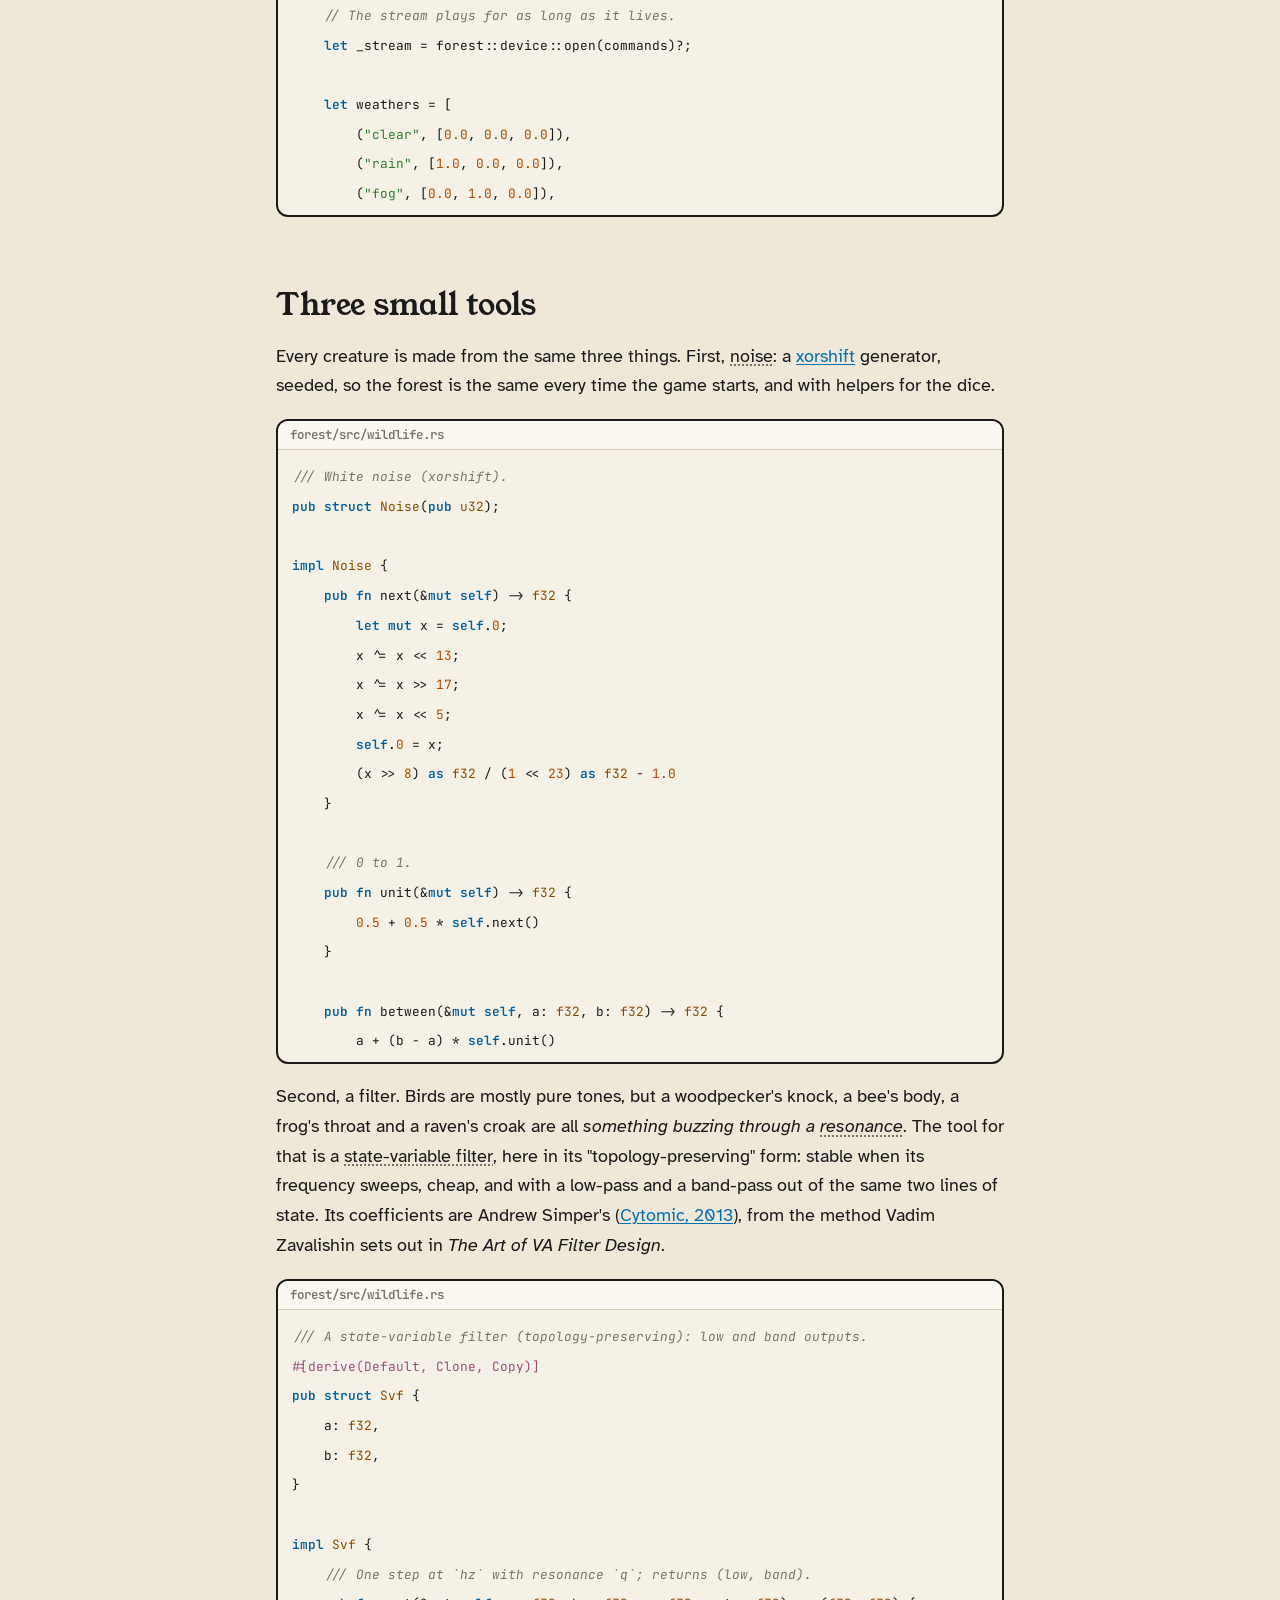
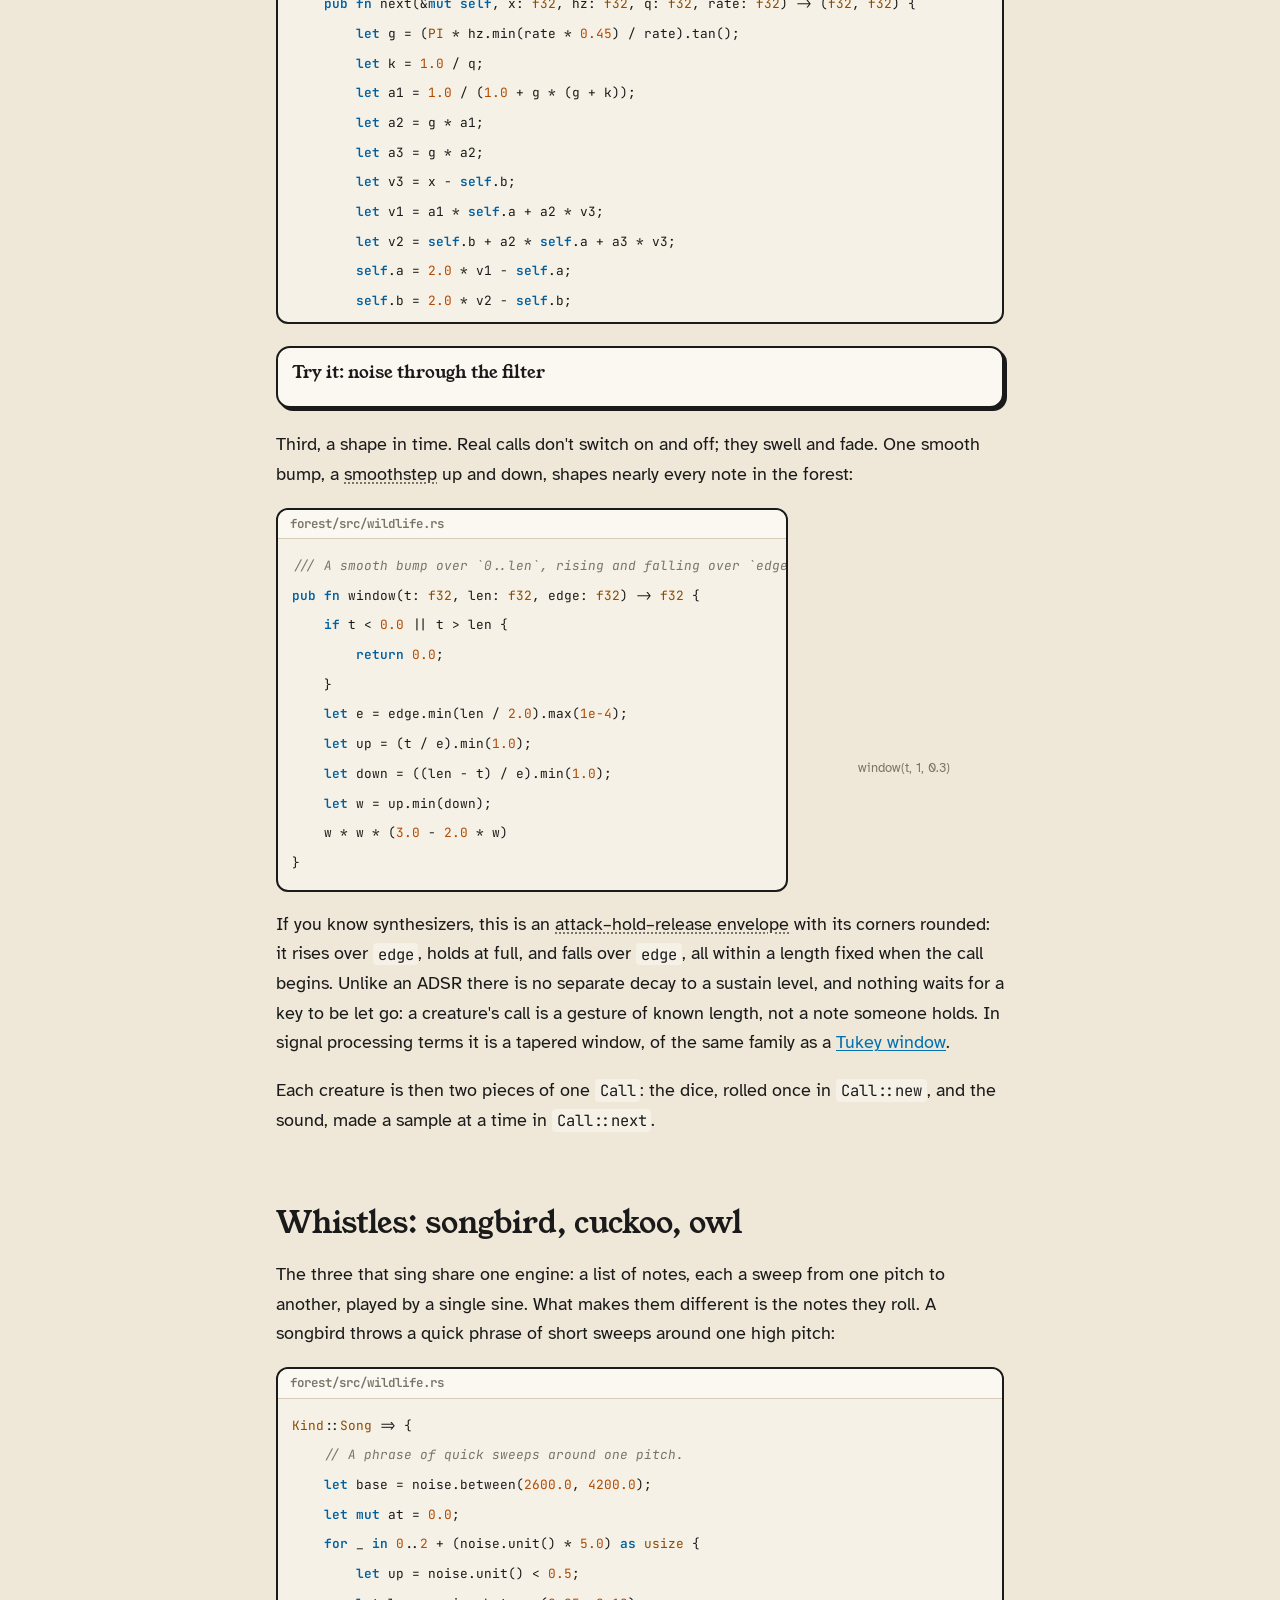
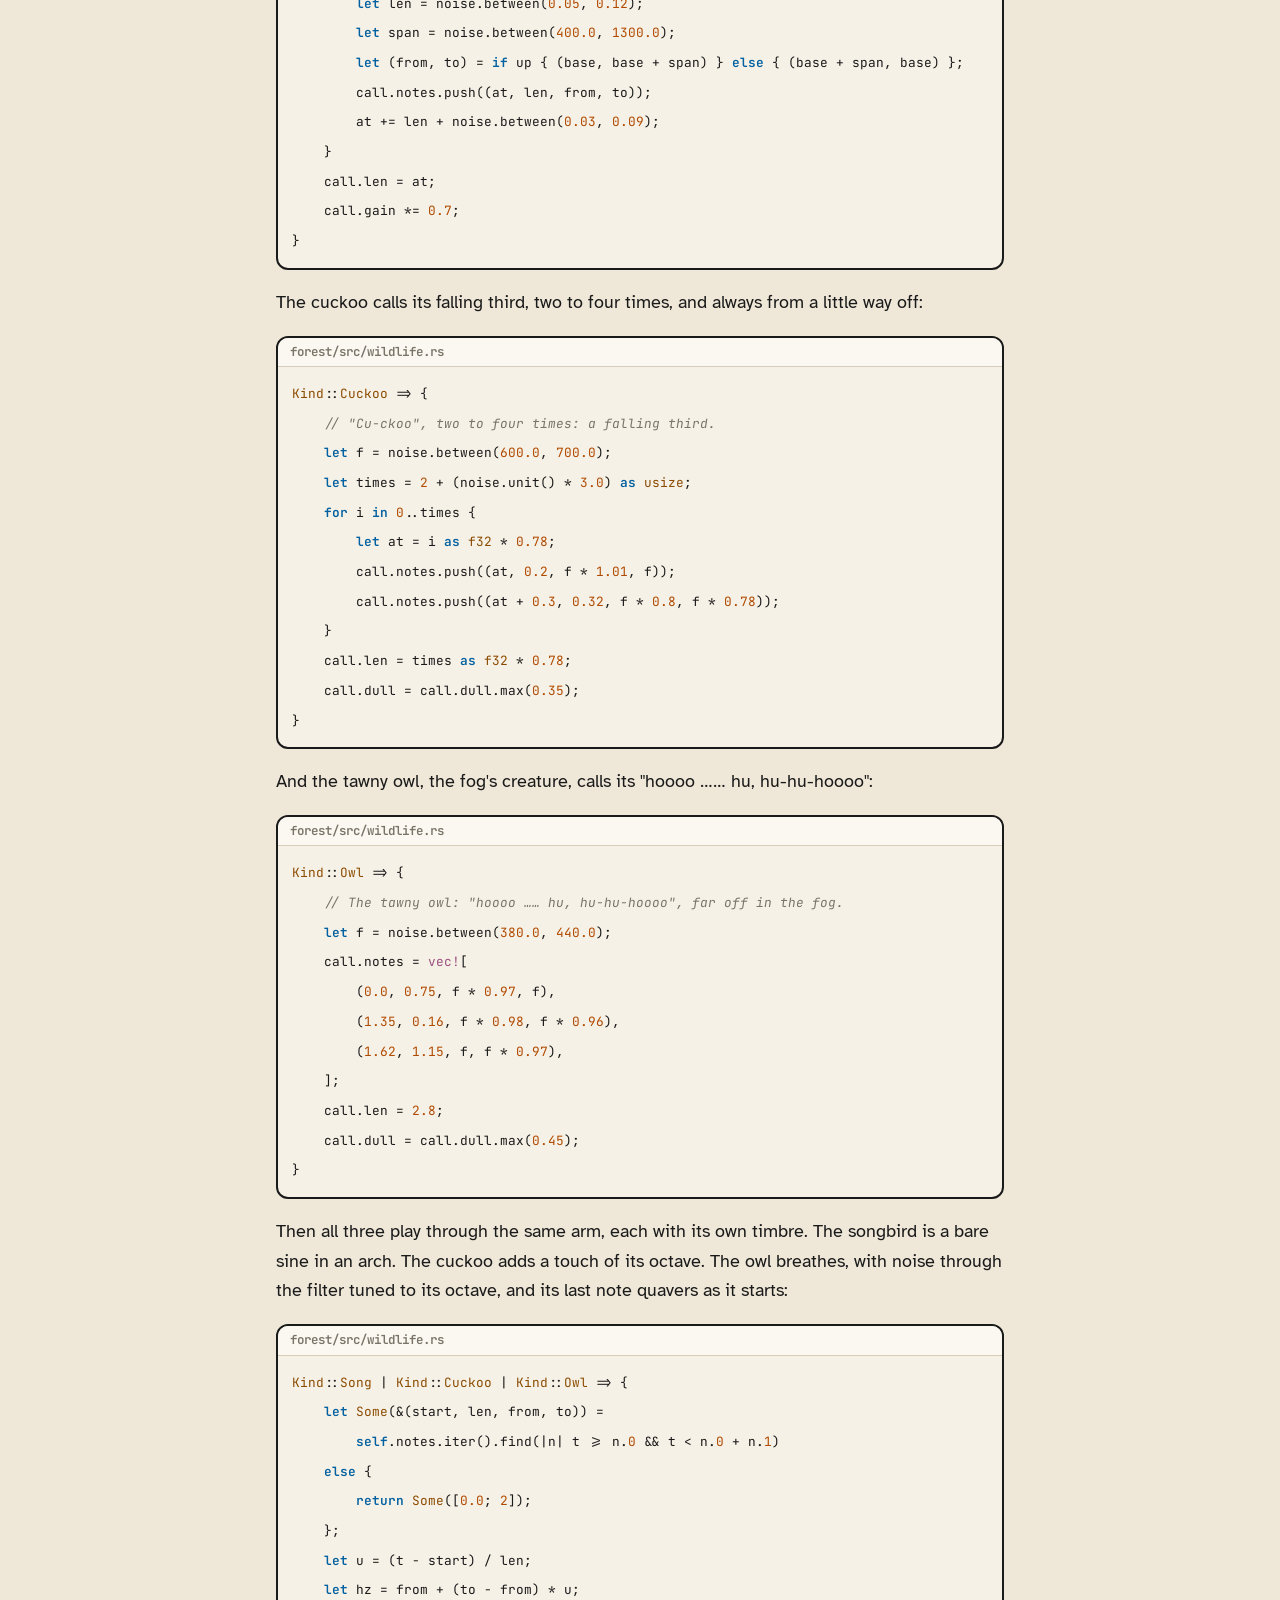
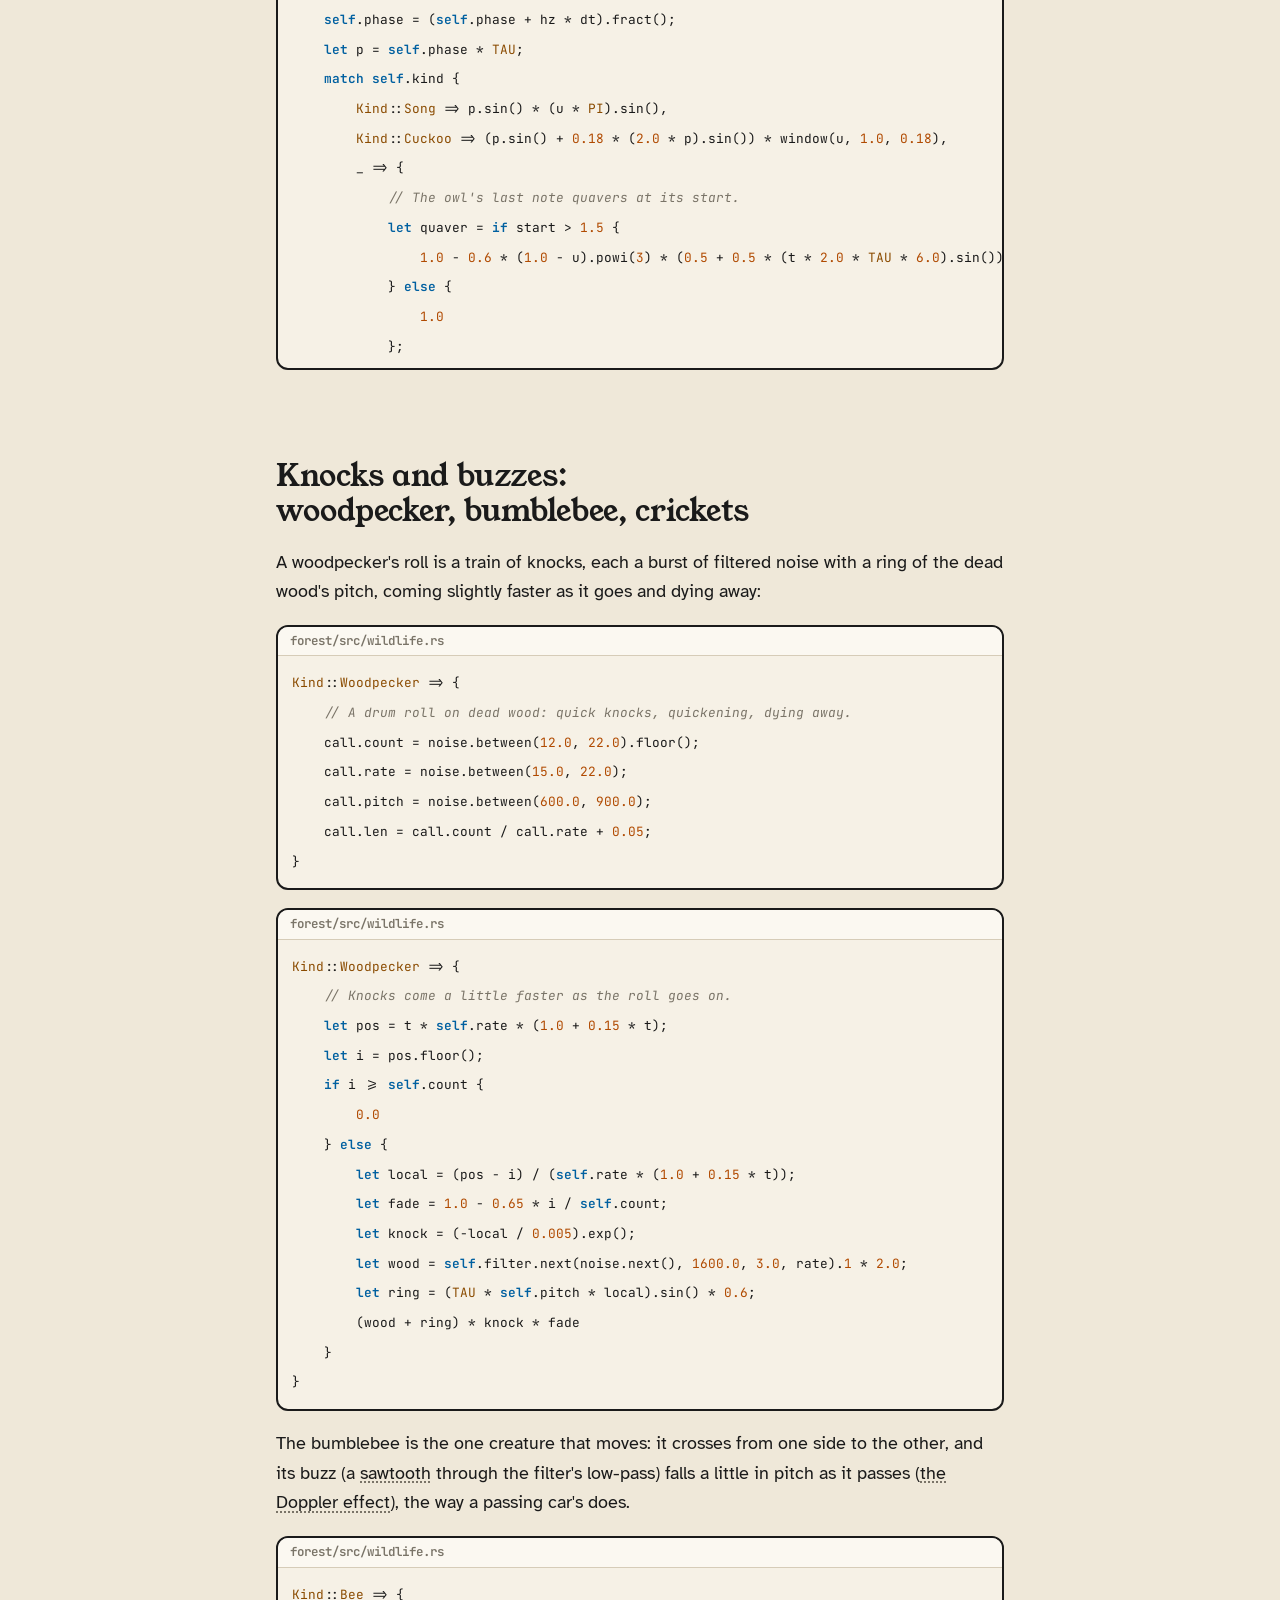
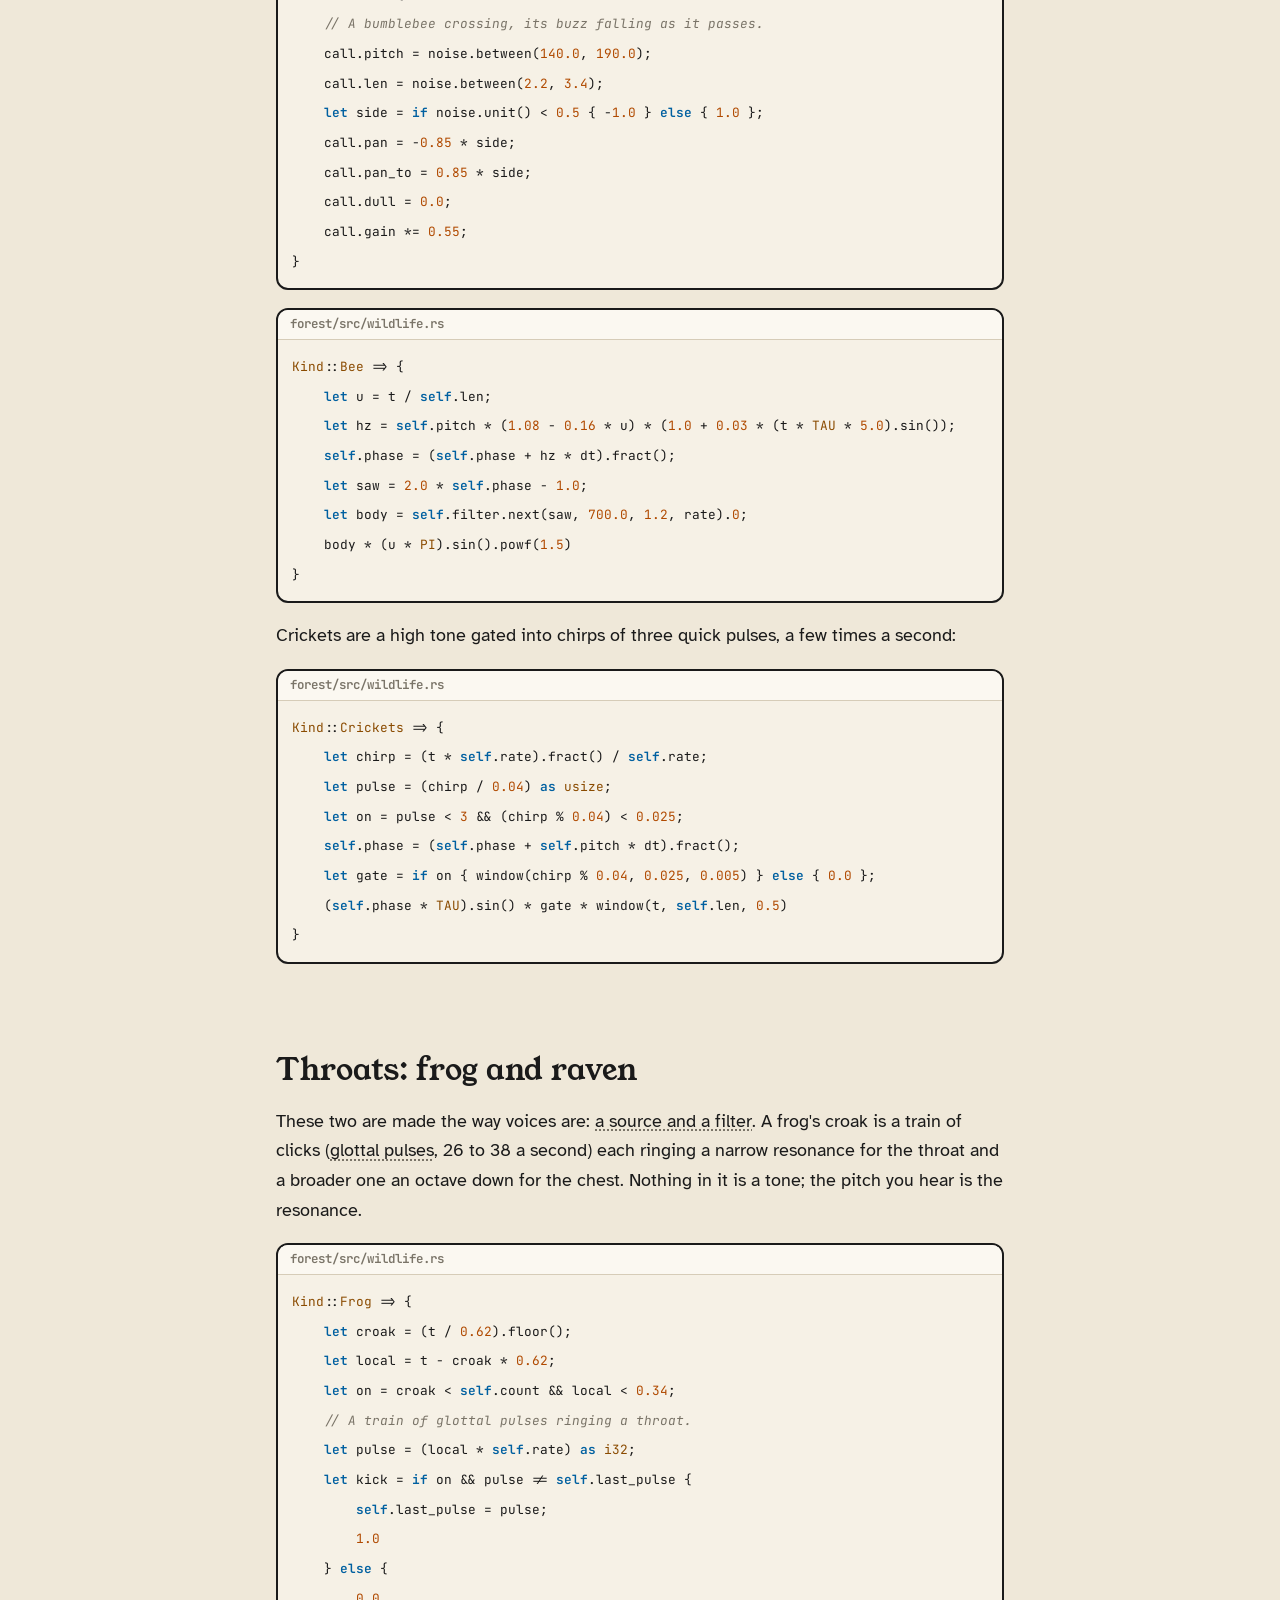
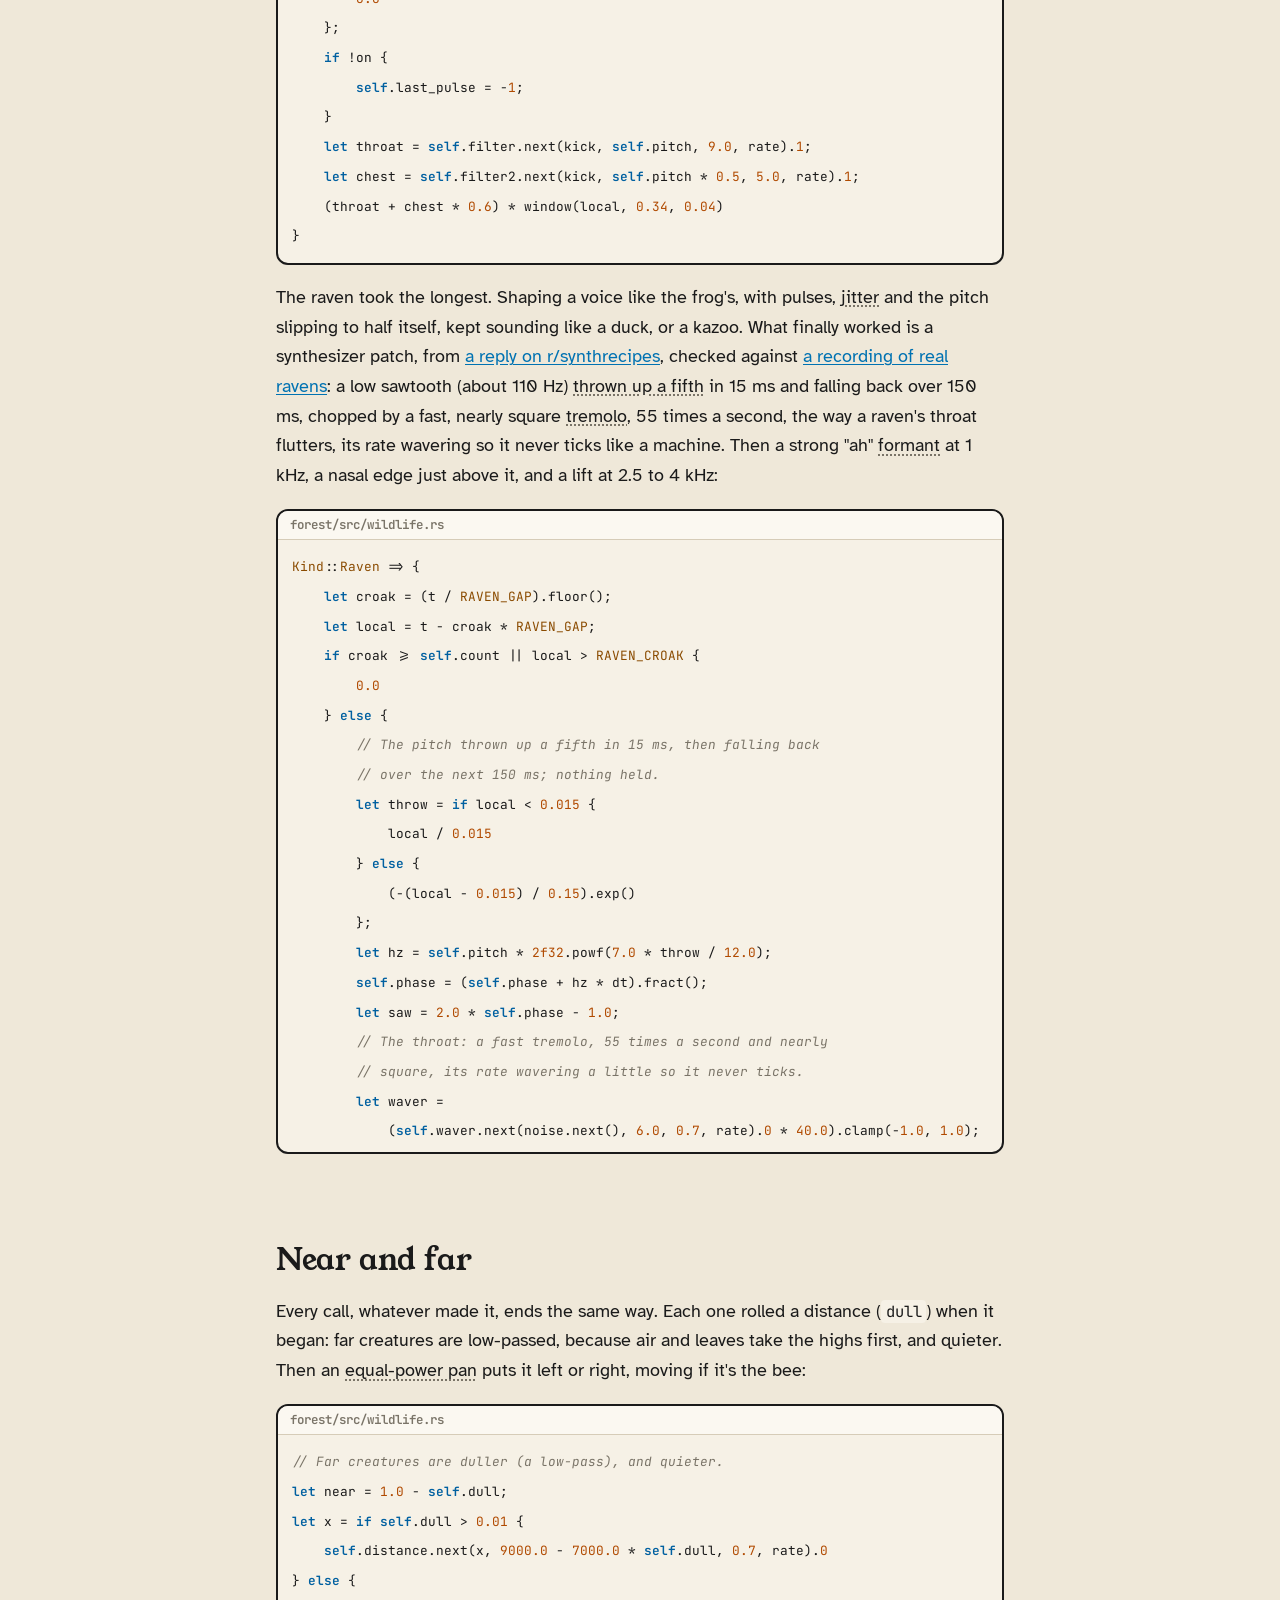
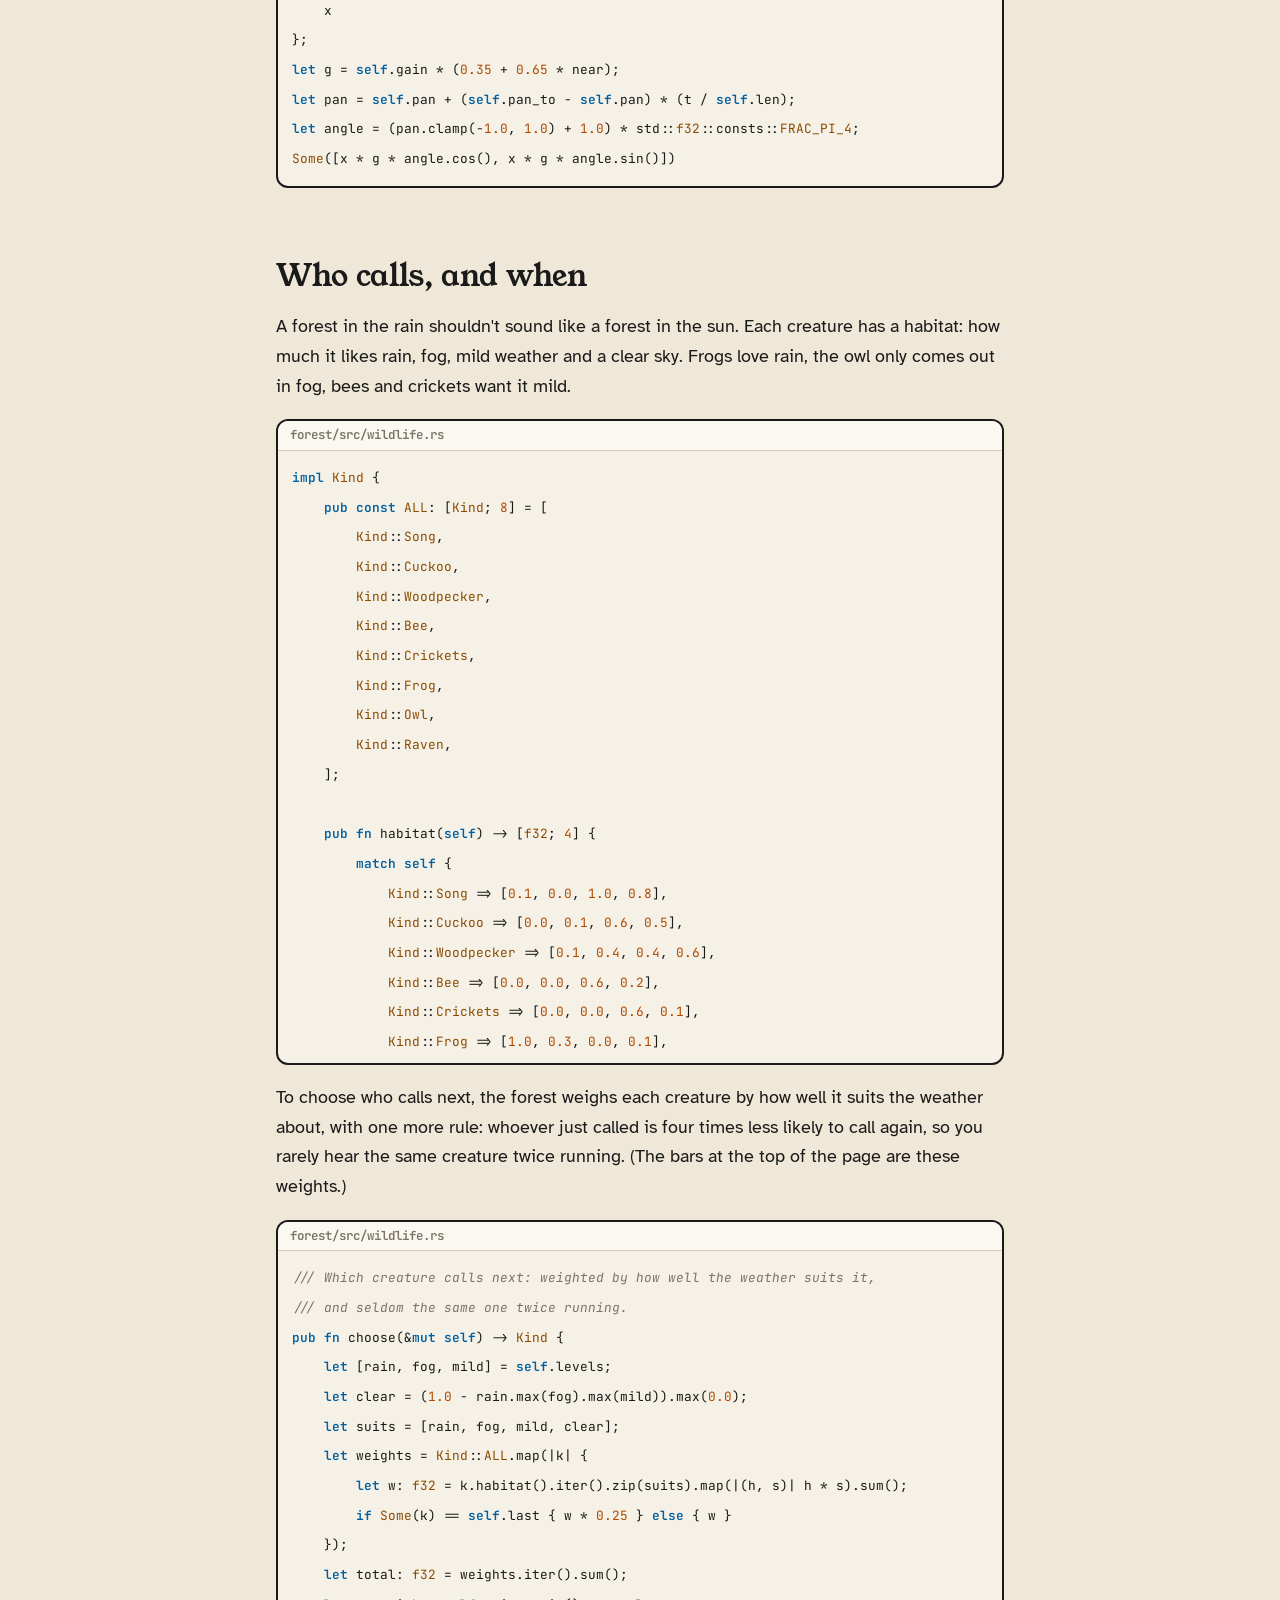
==== commit 9755dfd2: "Play and beta buttons at the top too; readable buttons in dark mode The intro now ends with the same" ====
--- a/docs/index.html
+++ b/docs/index.html
@@ -28,6 +28,10 @@
       574 lines of plain Rust running inside a <a href="https://github.com/RustAudio/cpal">CPAL</a>
       <a class="term" href="#w-callback">audio callback</a>, and the game's Bevy systems tell it what weather it is.</p>
     <p class="lede">This page runs that same Rust, compiled to WebAssembly. Step in.</p>
+    <p class="cta hero-cta">
+      <a class="big" href="https://xaghoul.itch.io/spore-and-skog">Play on itch.io</a>
+      <a class="big quiet" href="https://testflight.apple.com/join/PXy2phyZ">Join the beta on iPad and Mac</a>
+    </p>
     <p class="byline">by <a href="https://xaghoul.itch.io">xaghoul</a> · <time datetime="2026-10-17">17 October 2026</time> · Rust, CPAL, Bevy, DSP</p>
   </div>
 </header>
--- a/docs/style.css
+++ b/docs/style.css
@@ -7,6 +7,7 @@
   --ink-3: #7a7468;
   --rule: #d6ccb8;
   --blue: #0072b2;
+  --on-accent: #ffffff;
   --vermilion: #d55e00;
   --pink: #cc79a7;
   --orange: #e69f00;
@@ -33,6 +34,7 @@
     --ink-3: #958d7d;
     --rule: #3a362f;
     --blue: #56b4e9;
+    --on-accent: #1b1a17;
     --vermilion: #ef7b2d;
     --code-bg: #201e1a;
     --c-comment: #8f887a;
@@ -57,6 +59,7 @@
   --ink-3: #958d7d;
   --rule: #3a362f;
   --blue: #56b4e9;
+  --on-accent: #1b1a17;
   --vermilion: #ef7b2d;
   --code-bg: #201e1a;
   --c-comment: #8f887a;
@@ -115,8 +118,8 @@
 button:hover, .big:hover { color: var(--ink); background: var(--paper); }
 button:active, .big:active, button.hit { transform: translate(2px, 2px); box-shadow: 1px 1px 0 var(--ink); }
 button:focus-visible, a:focus-visible, input:focus-visible { outline: 3px solid var(--blue); outline-offset: 2px; }
-.big { font-size: 1.15rem; padding: 0.6em 1.2em; background: var(--blue); color: #fff; }
-.big:hover { background: var(--vermilion); color: #fff; }
+.big { font-size: 1.15rem; padding: 0.6em 1.2em; background: var(--blue); color: var(--on-accent); }
+.big:hover { background: var(--vermilion); color: var(--on-accent); }
 
 /* ---- the live forest ---- */
 .forest-section { margin-top: 32px; }
@@ -183,8 +186,8 @@
 .toggle { font-size: 0.9rem; display: flex; gap: 8px; align-items: center; color: var(--ink-2); }
 .toggle input { accent-color: var(--blue); width: 18px; height: 18px; }
 select { font: inherit; font-size: 0.9rem; background: var(--card); color: var(--ink); border: 2px solid var(--ink); border-radius: 8px; padding: 2px 6px; }
-.play { background: var(--blue); color: #fff; }
-.play:hover { background: var(--vermilion); color: #fff; }
+.play { background: var(--blue); color: var(--on-accent); }
+.play:hover { background: var(--vermilion); color: var(--on-accent); }
 .meta { font-size: 0.82rem; color: var(--ink-3); font-family: "JetBrains Mono", monospace; }
 
 /* ---- code ---- */
@@ -259,3 +262,4 @@
 .cta { display: flex; gap: 14px; justify-content: center; flex-wrap: wrap; }
 .big.quiet { background: var(--card); color: var(--ink); }
 .big.quiet:hover { background: var(--paper); color: var(--ink); }
+.hero-cta { justify-content: flex-start; margin: 22px 0 6px; }
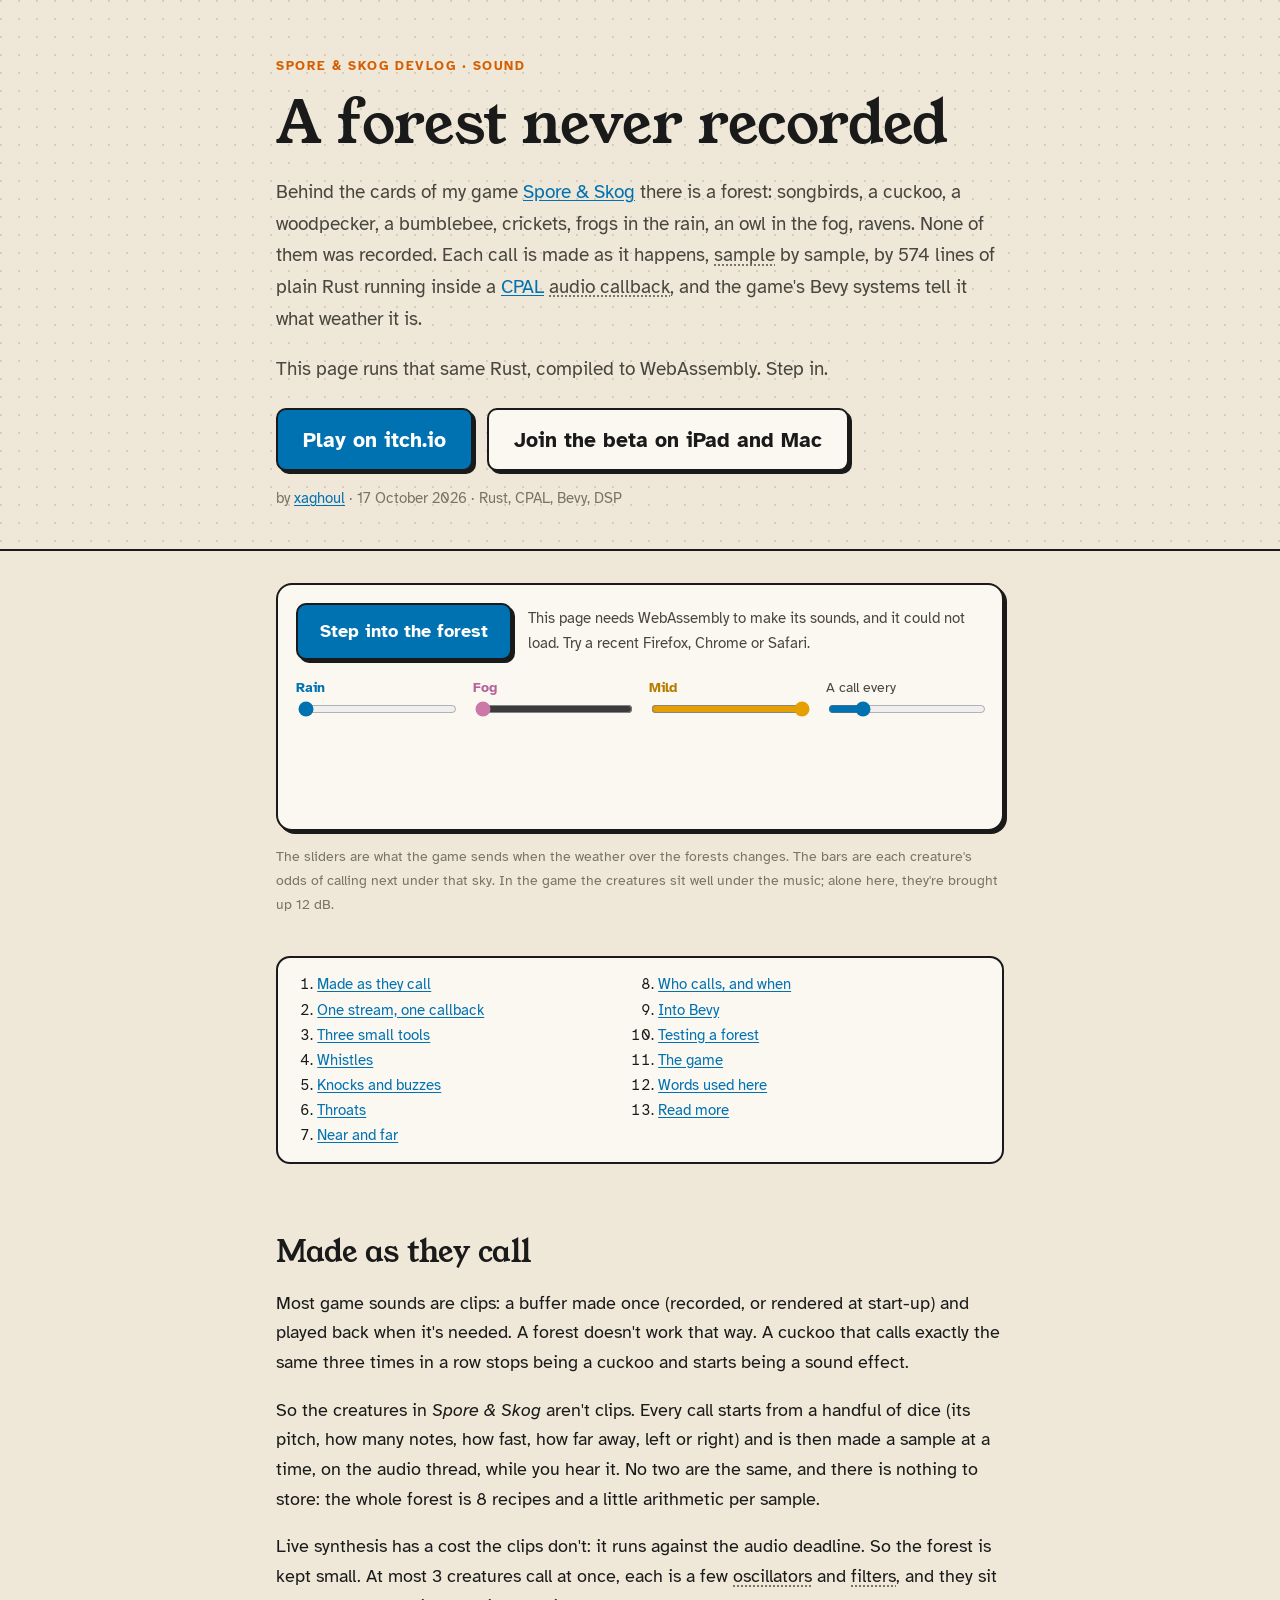
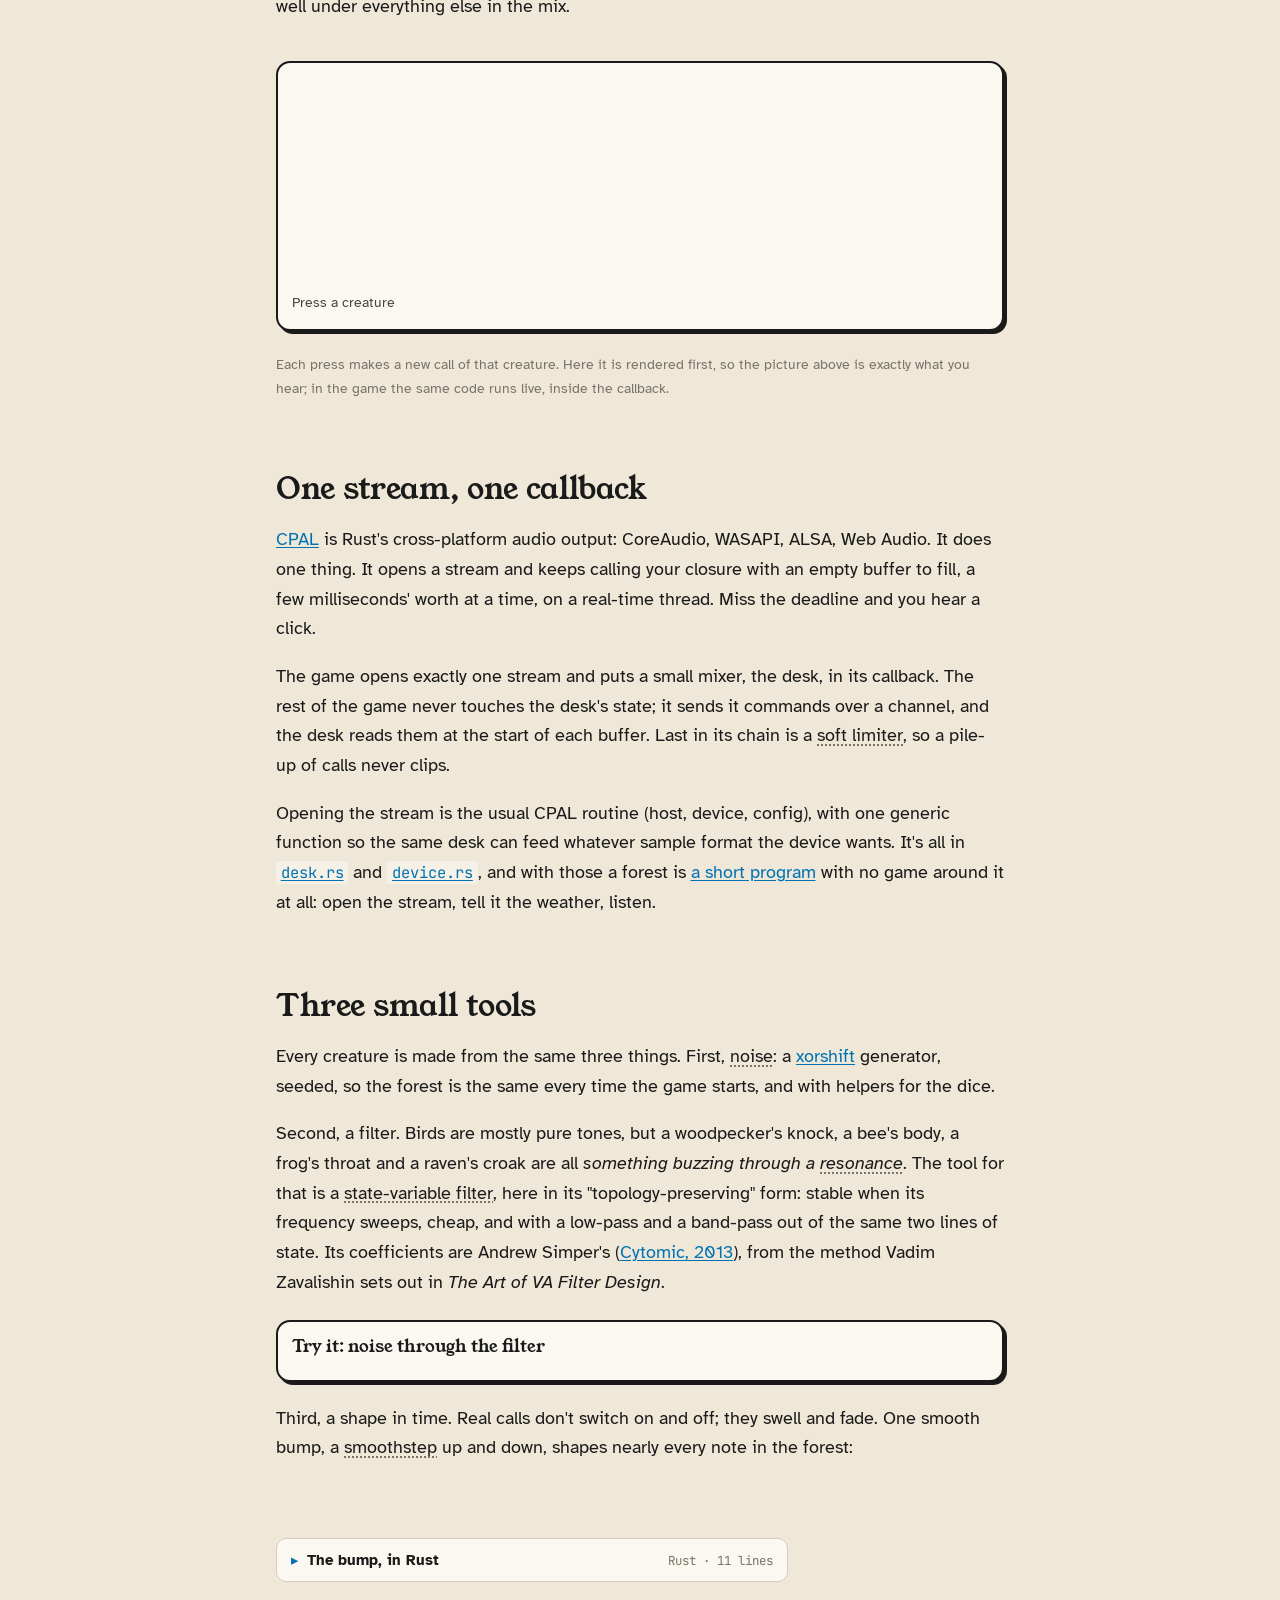
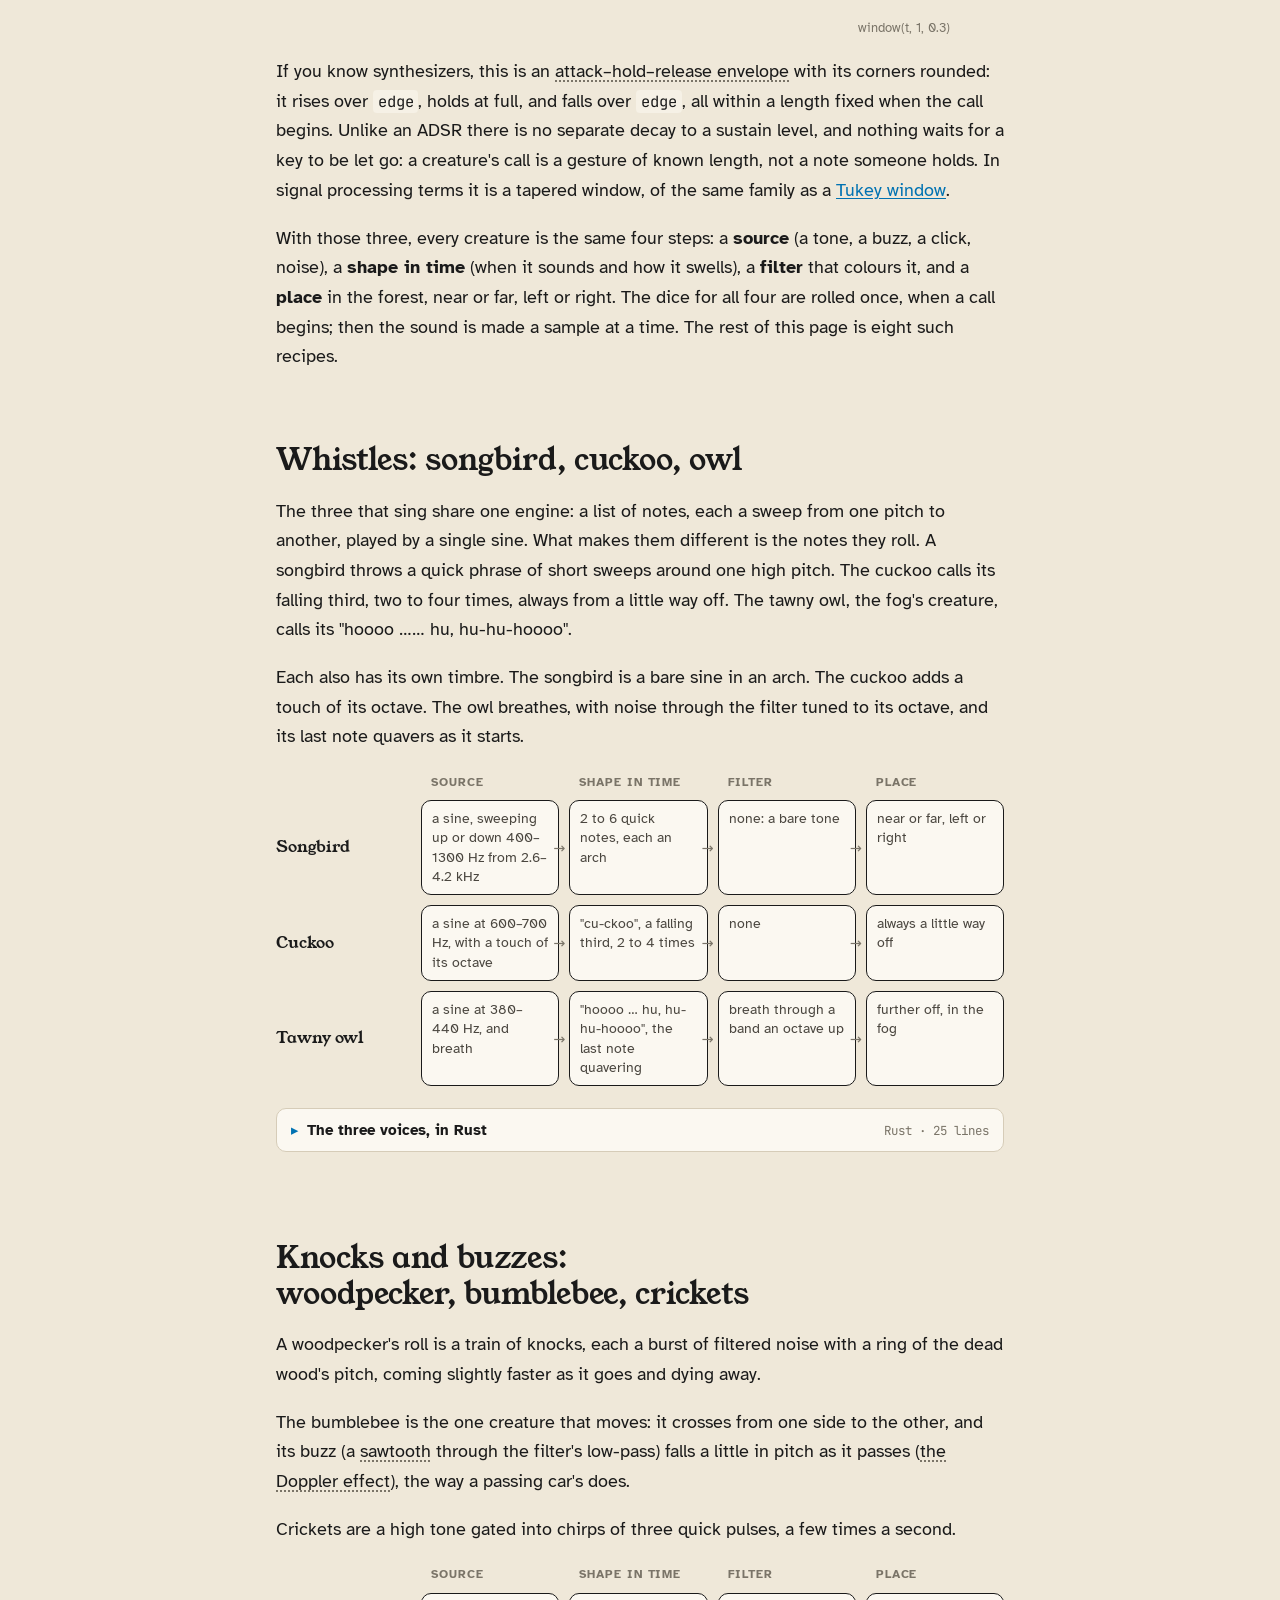
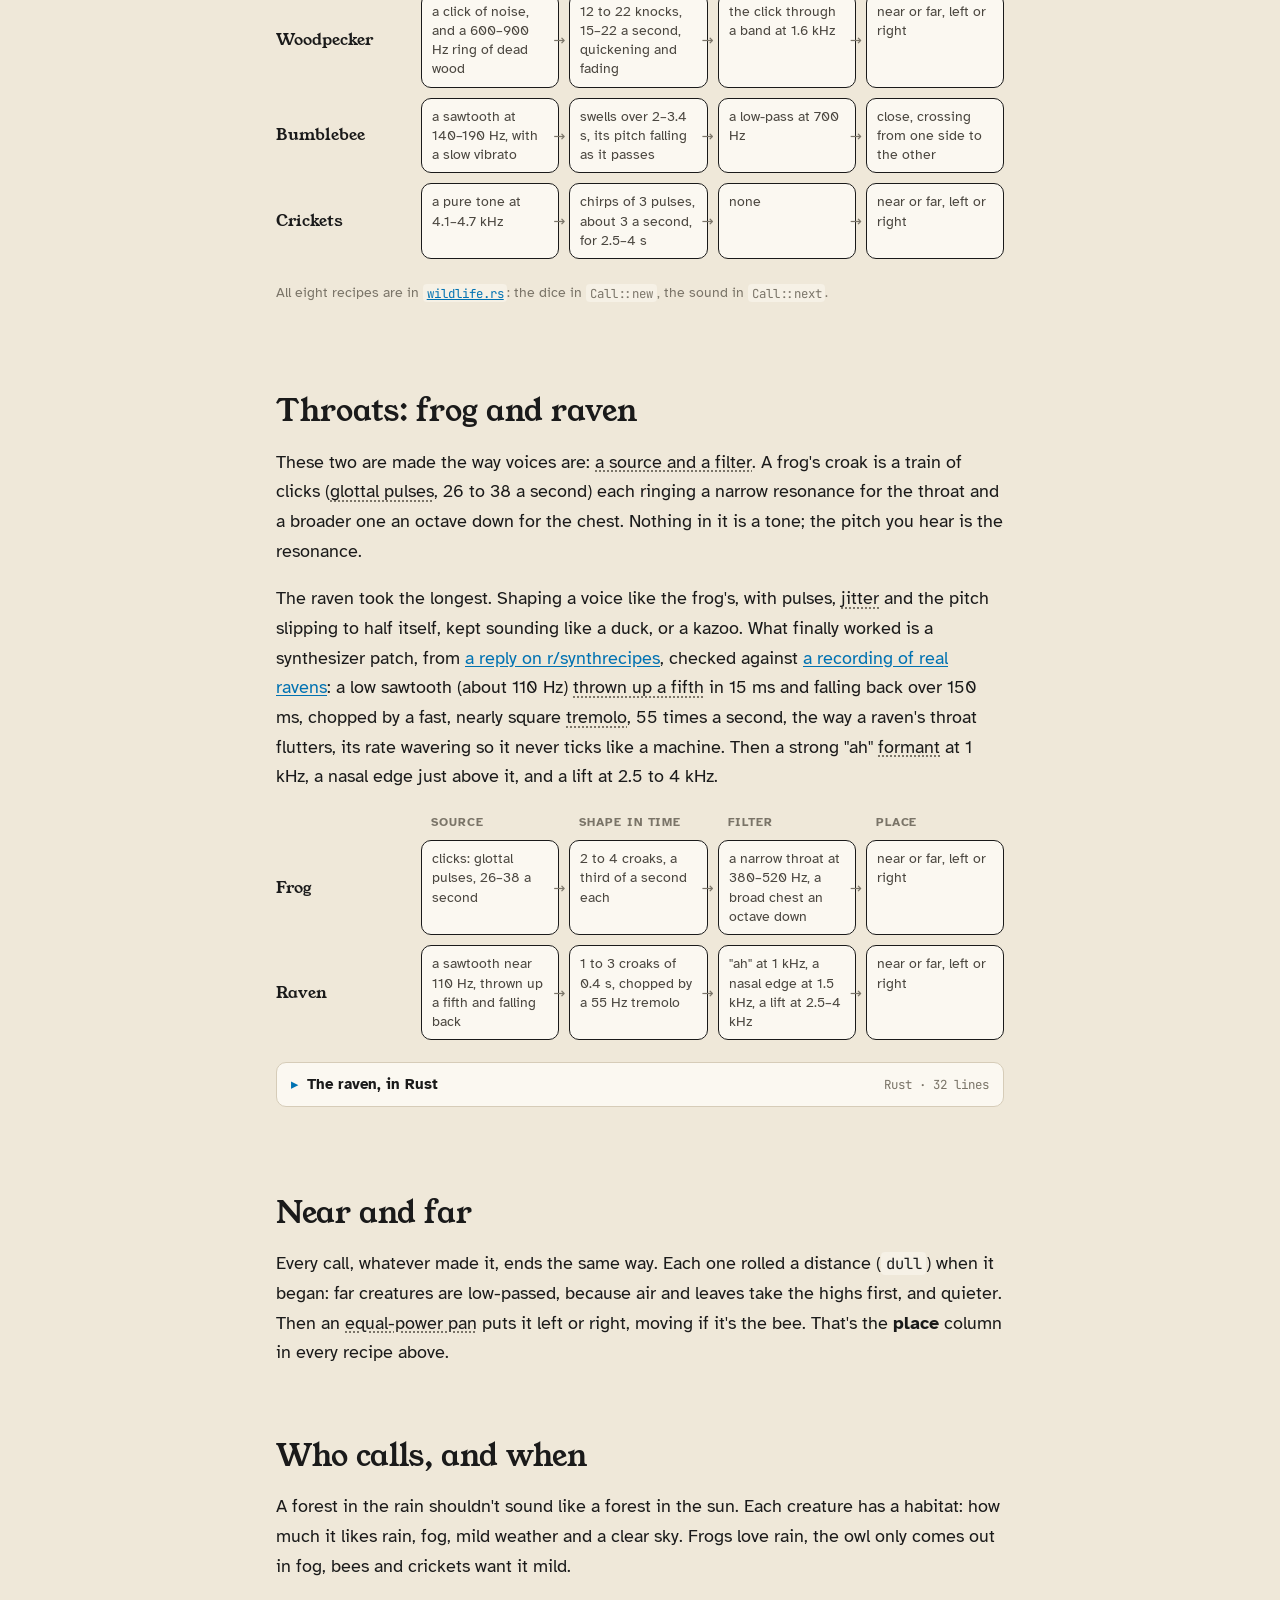
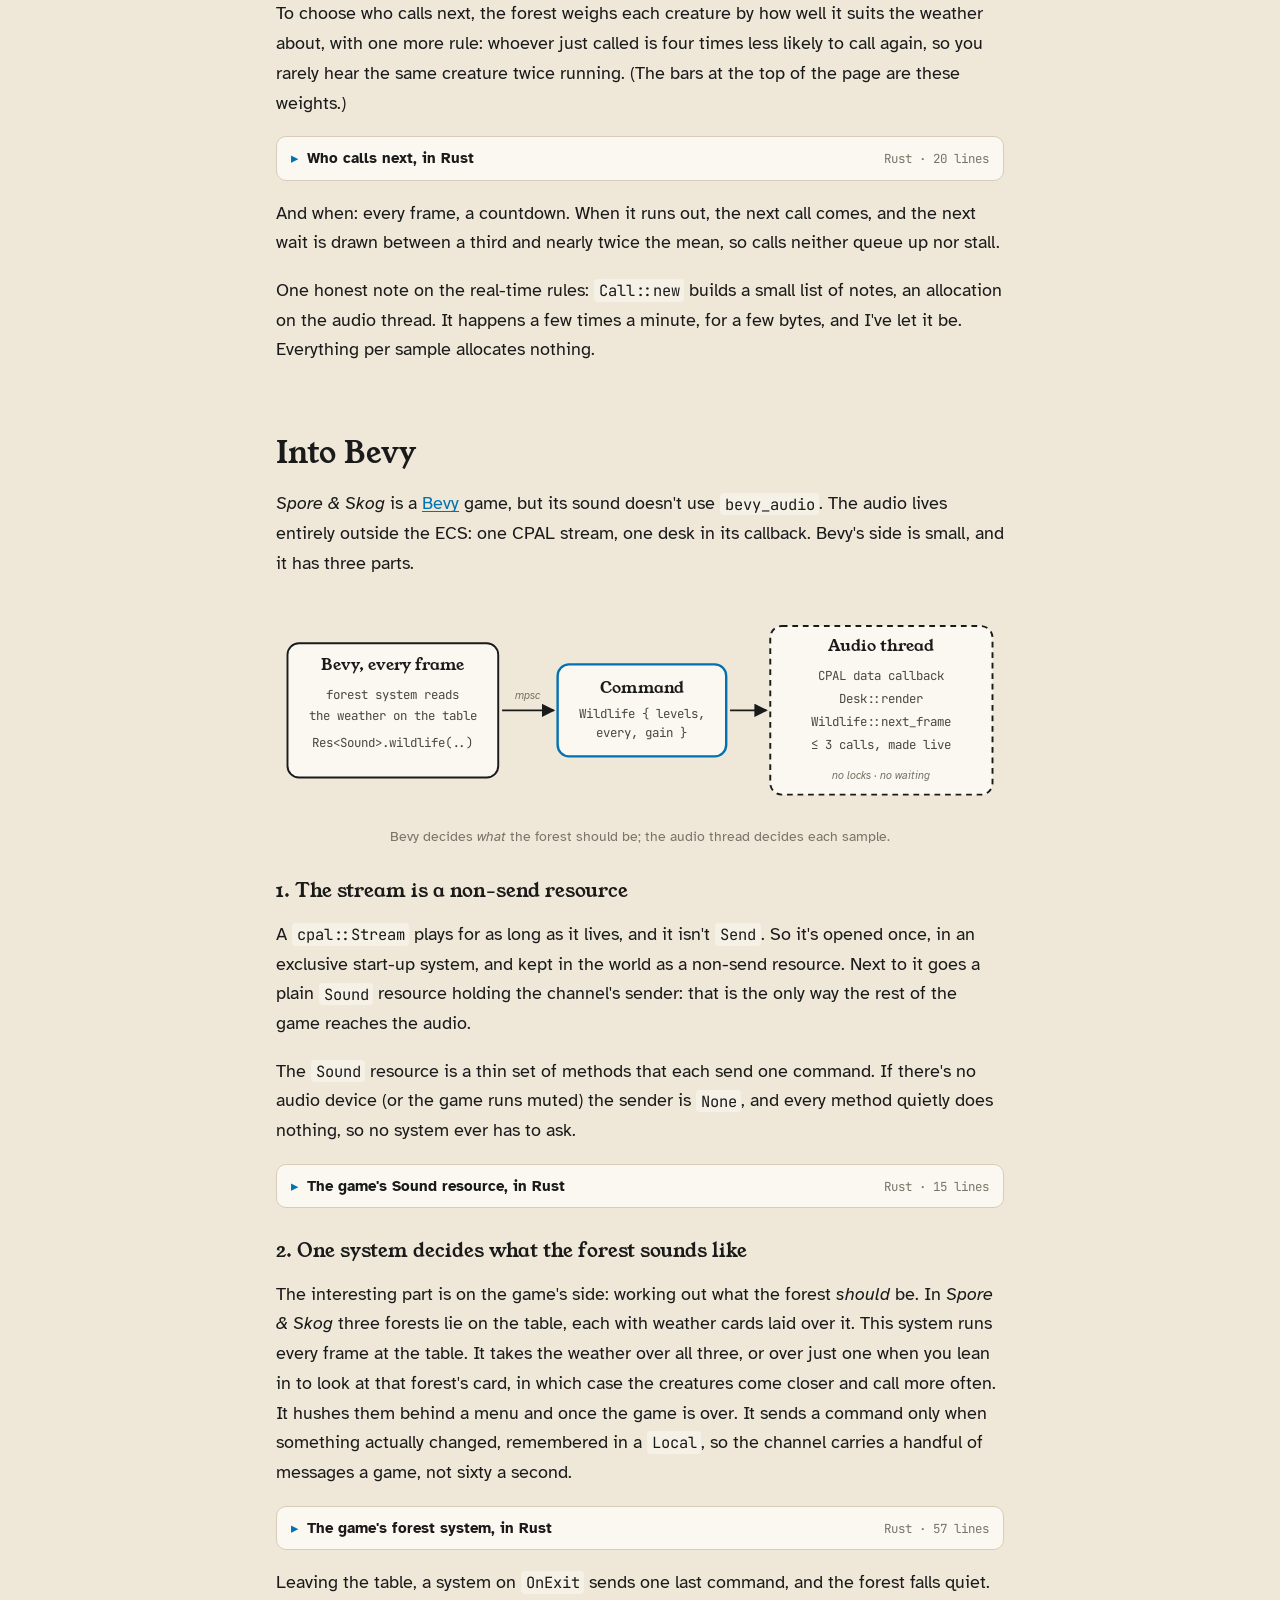
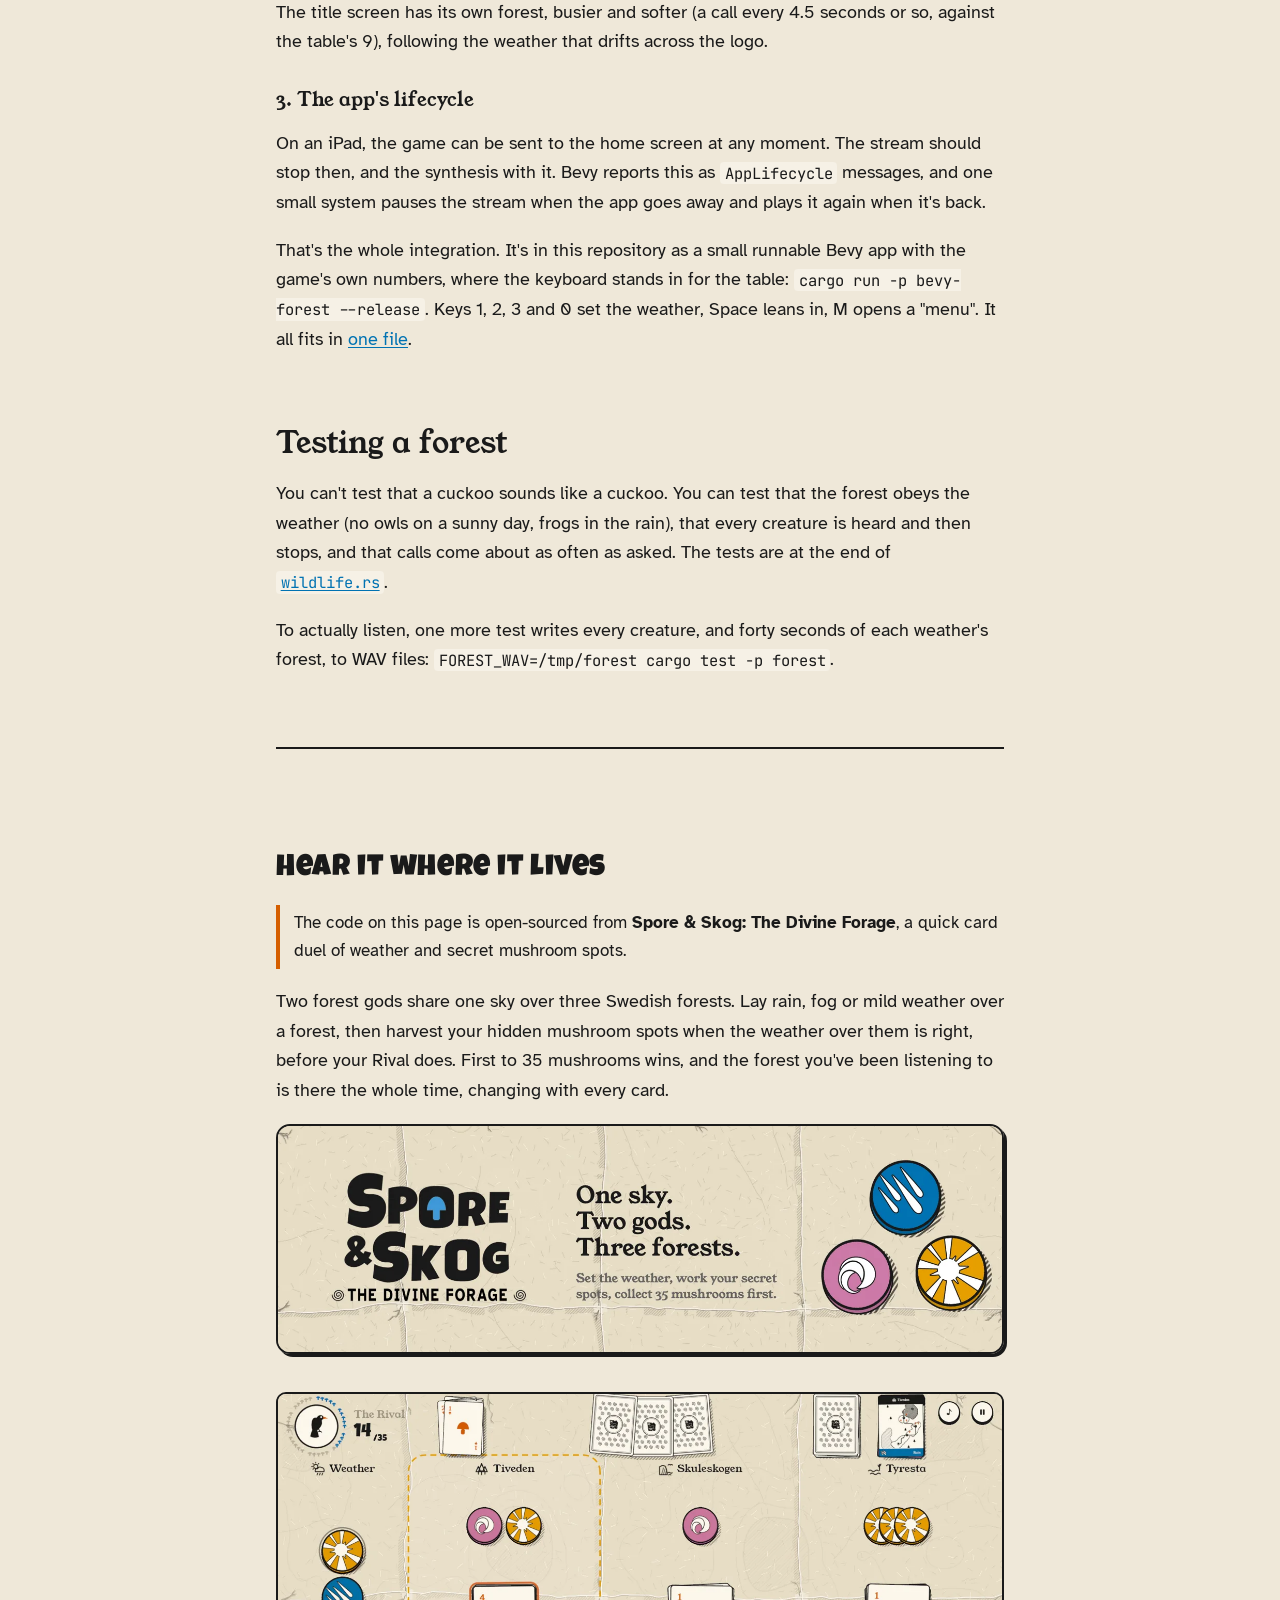
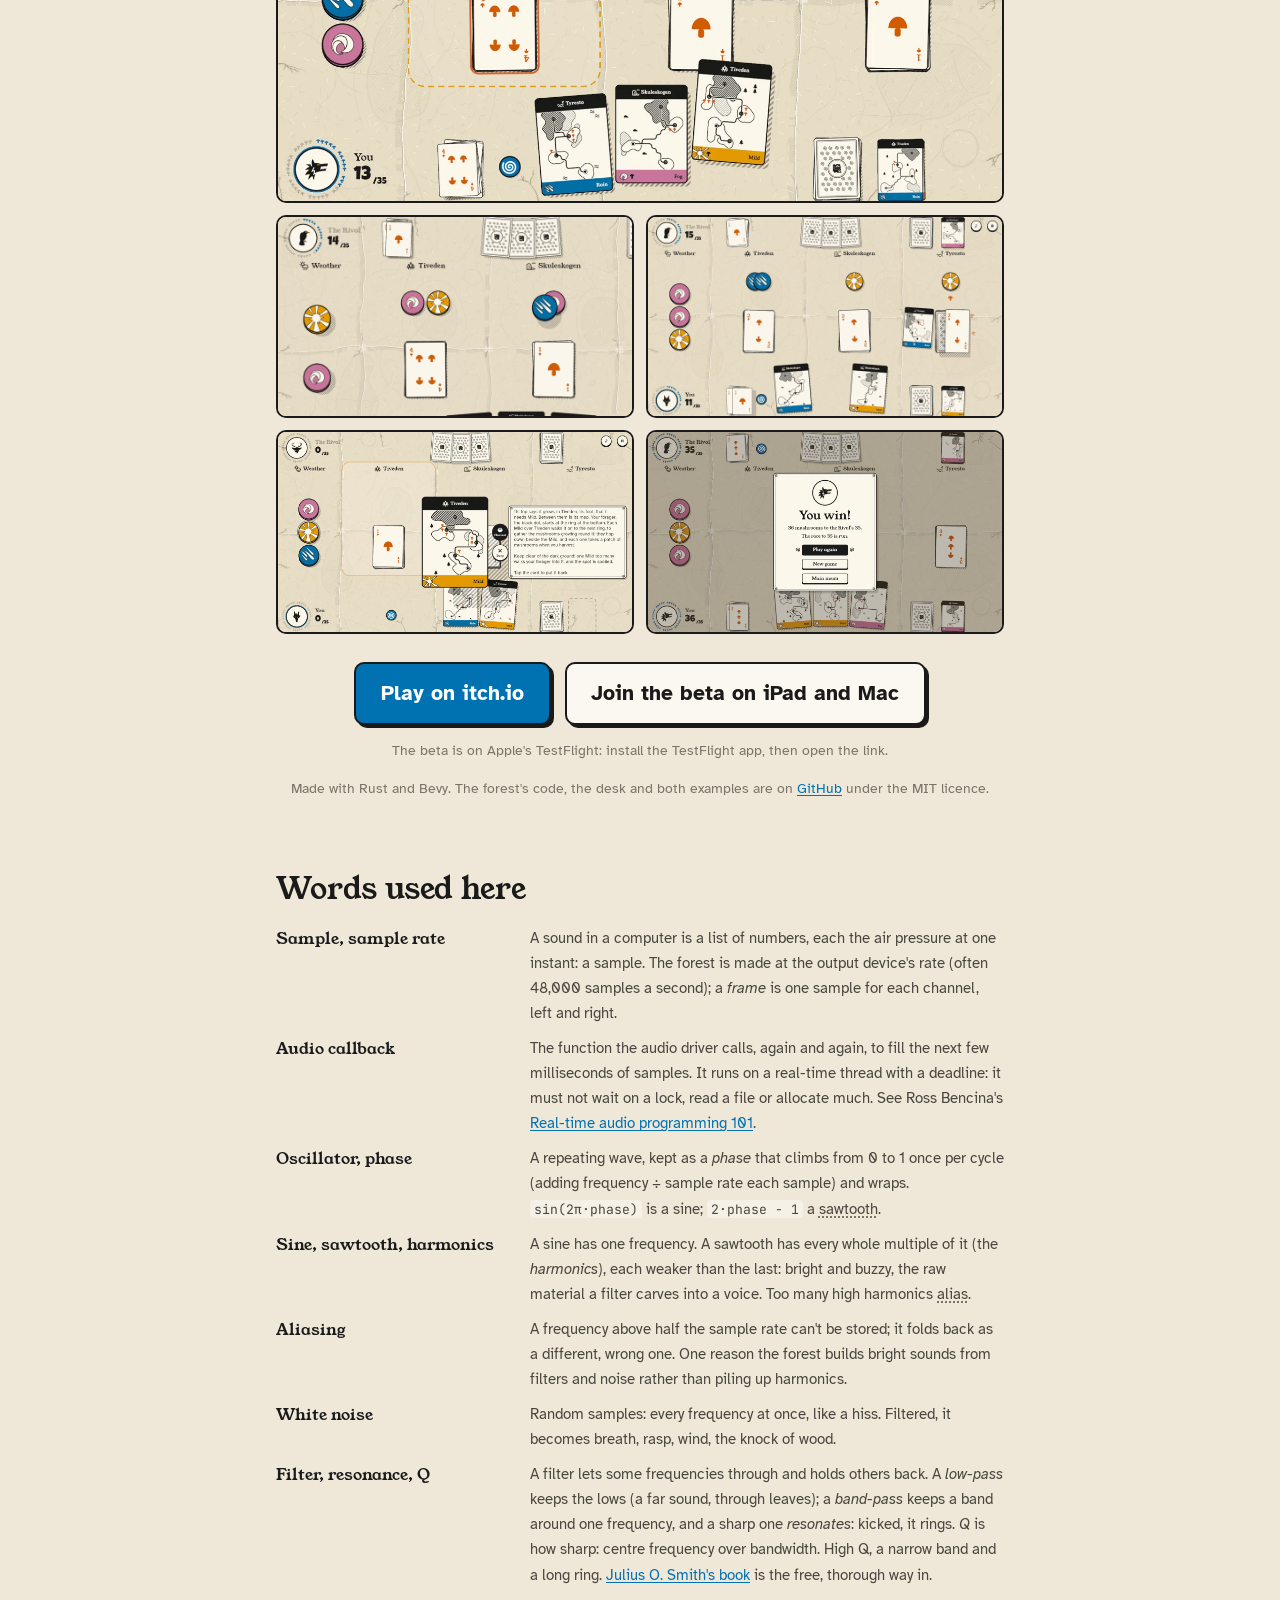
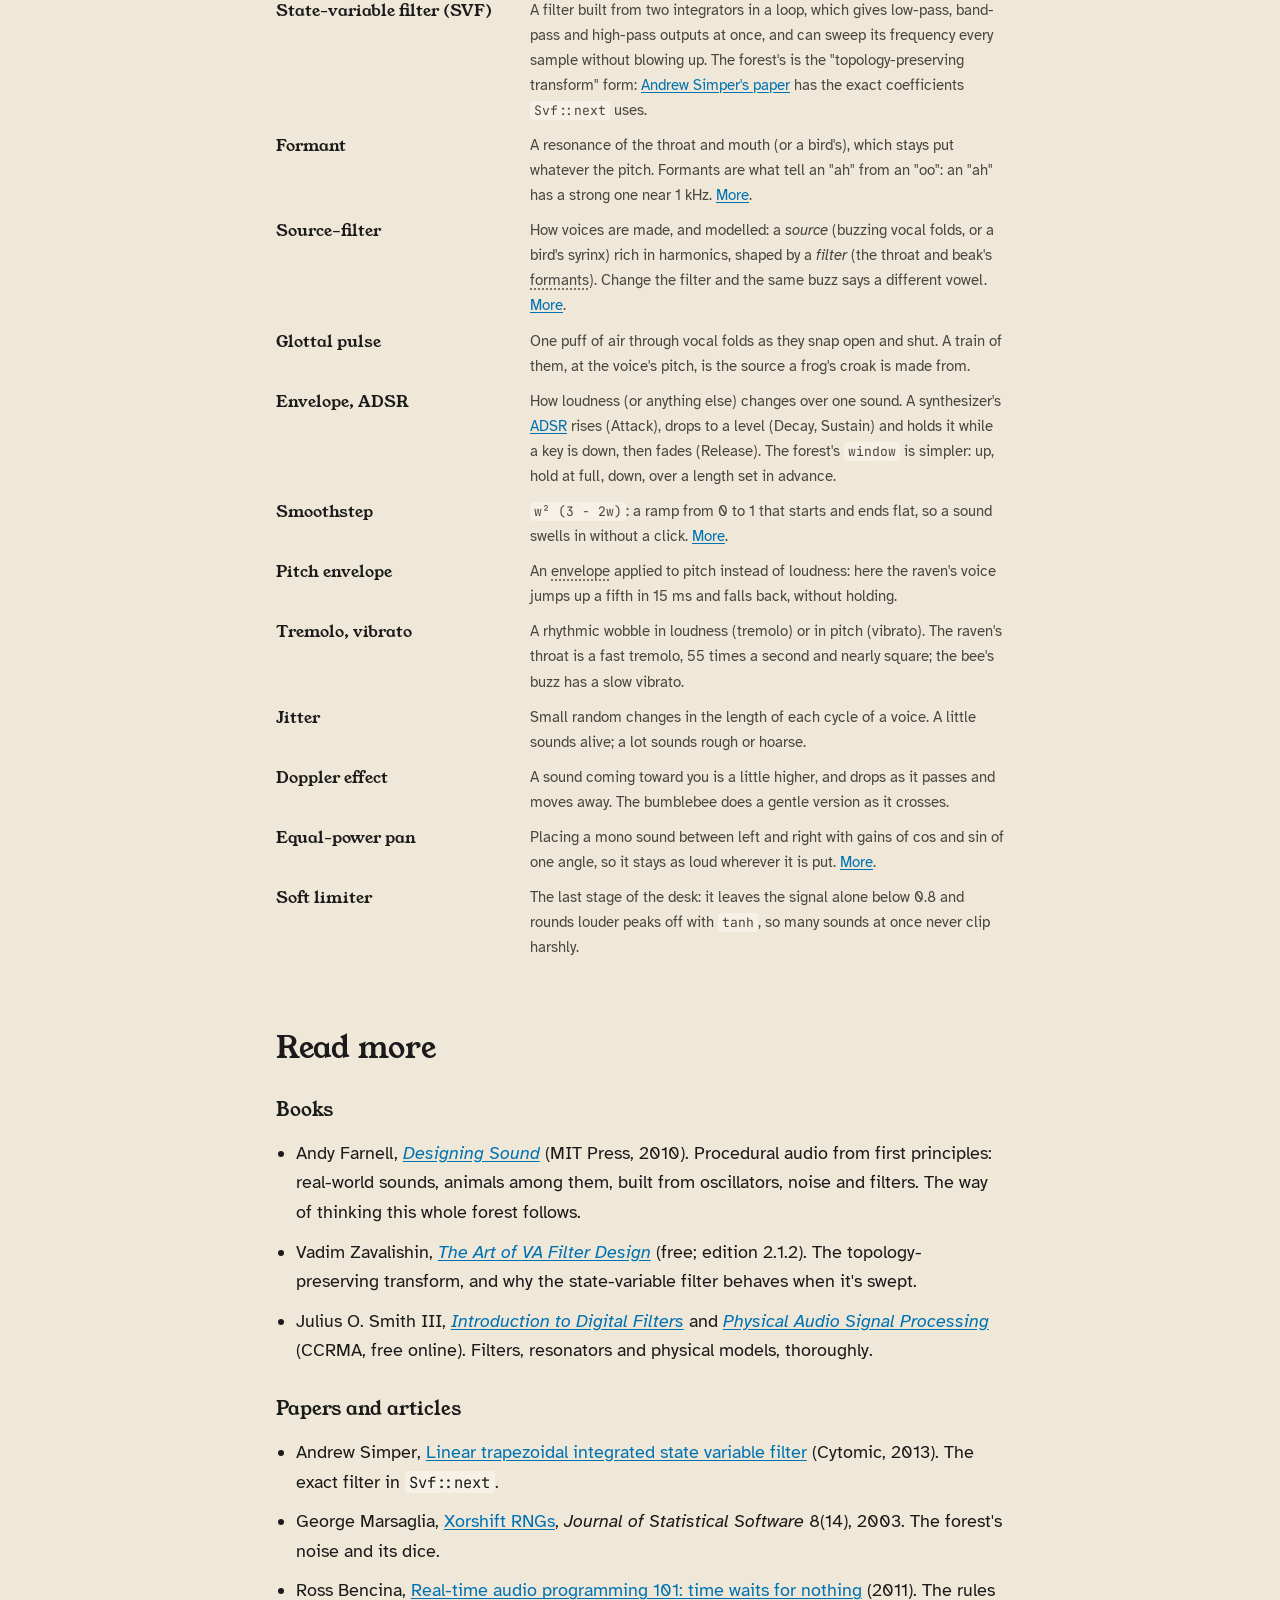
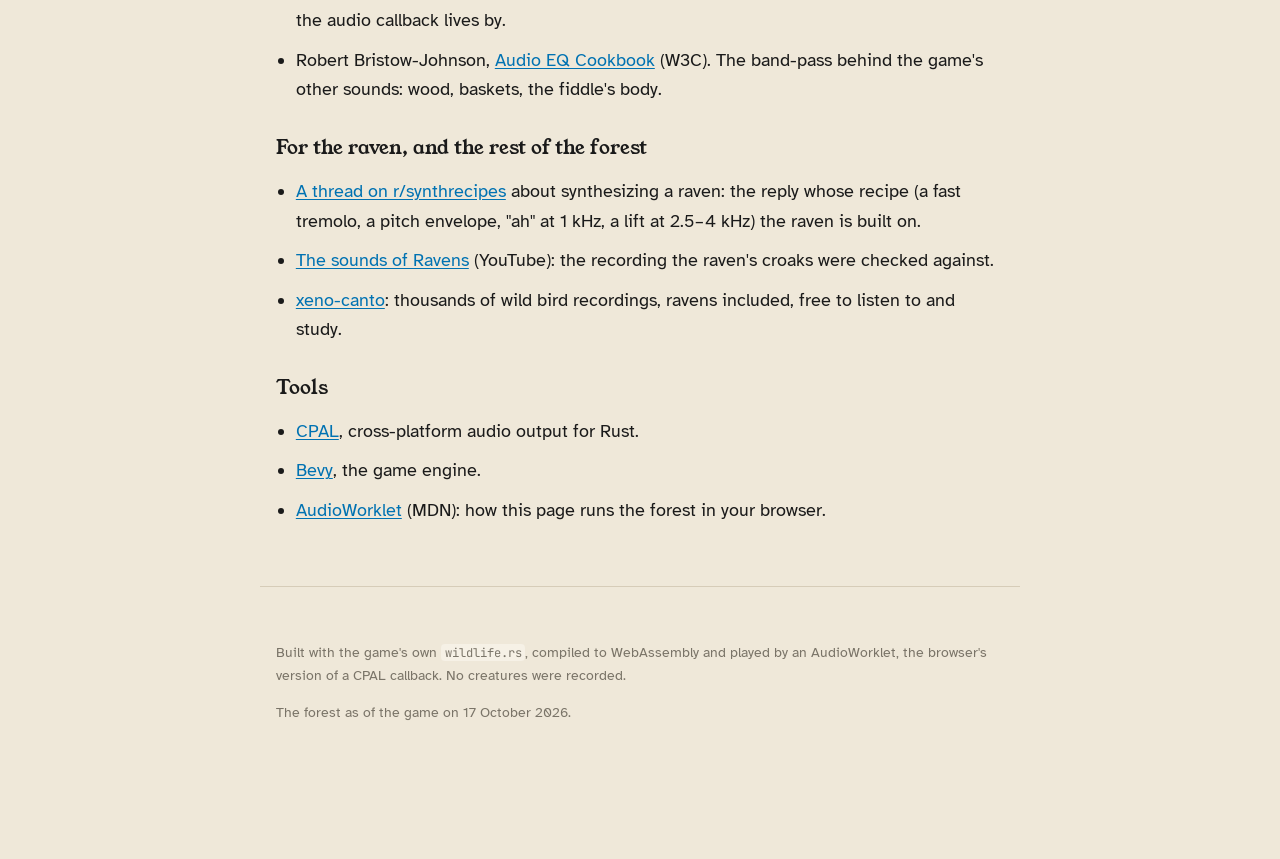
==== commit 65de9fa4: "Read like an article: code folded, cut to six, recipes as diagrams Every code block is now folded be" ====
--- a/docs/index.html
+++ b/docs/index.html
@@ -107,166 +107,19 @@
   <p>The game opens exactly one stream and puts a small mixer, the desk, in its callback. The rest
     of the game never touches the desk's state; it sends it commands over a channel, and the desk
     reads them at the start of each buffer. Last in its chain is a <a class="term" href="#w-limiter">soft
-    limiter</a>, so a pile-up of calls never clips:</p>
-  <figure class="code"><figcaption><a href="https://github.com/zaghaghi/spore-and-skog-dev-log/blob/main/forest/src/desk.rs">forest/src/desk.rs</a></figcaption><pre><code><span class="c">/// What the game asks of the desk.</span>
-<span class="k">pub</span> <span class="k">enum</span> <span class="t">Command</span> {
-    <span class="c">/// The creatures about: the weather (rain, fog, mild, 0 to 1 each), how</span>
-    <span class="c">/// often one calls (mean seconds, 0 for none), and how loud.</span>
-    <span class="t">Wildlife</span> {
-        levels: [<span class="t">f32</span>; <span class="n">3</span>],
-        every: <span class="t">f32</span>,
-        gain: <span class="t">f32</span>,
-    },
-    <span class="c">/// One creature, now (the game uses this only in its tests; the devlog</span>
-    <span class="c">/// and the examples use it to call one up).</span>
-    <span class="t">Call</span>(<span class="t">Kind</span>),
-    <span class="c">/// The bus's gain, 0 to 1 (the game's effects volume).</span>
-    <span class="t">Level</span>(<span class="t">f32</span>),
-}</code></pre></figure>
-  <figure class="code"><figcaption><a href="https://github.com/zaghaghi/spore-and-skog-dev-log/blob/main/forest/src/desk.rs">forest/src/desk.rs</a></figcaption><pre><code><span class="k">impl</span> <span class="t">Desk</span> {
-    <span class="k">pub</span> <span class="k">fn</span> new(rate: <span class="t">u32</span>, commands: <span class="t">Receiver</span>&lt;<span class="t">Command</span>&gt;) -&gt; <span class="k">Self</span> {
-        <span class="k">let</span> rate = rate <span class="k">as</span> <span class="t">f32</span>;
-        <span class="k">Self</span> {
-            commands,
-            wildlife: <span class="t">Wildlife</span>::new(rate),
-            <span class="c">// Silent at first, fading in: no click as the stream opens.</span>
-            level: <span class="n">0.0</span>,
-            level_to: <span class="n">1.0</span>,
-            k: <span class="n">1.0</span> - (-<span class="t">GLIDE</span> / rate).exp(),
-        }
-    }
-
-    <span class="k">fn</span> take_commands(&amp;<span class="k">mut</span> <span class="k">self</span>) {
-        <span class="k">while</span> <span class="k">let</span> <span class="t">Ok</span>(command) = <span class="k">self</span>.commands.try_recv() {
-            <span class="k">match</span> command {
-                <span class="t">Command</span>::<span class="t">Wildlife</span> {
-                    levels,
-                    every,
-                    gain,
-                } =&gt; <span class="k">self</span>.wildlife.set(levels, every, gain),
-                <span class="t">Command</span>::<span class="t">Call</span>(kind) =&gt; <span class="k">self</span>.wildlife.call(kind),
-                <span class="t">Command</span>::<span class="t">Level</span>(to) =&gt; <span class="k">self</span>.level_to = to,
-            }
-        }
-    }
-
-    <span class="c">/// Fill `out`, interleaved with `channels` to a frame: what CPAL's data</span>
-    <span class="c">/// callback calls.</span>
-    <span class="k">pub</span> <span class="k">fn</span> render(&amp;<span class="k">mut</span> <span class="k">self</span>, out: &amp;<span class="k">mut</span> [<span class="t">f32</span>], channels: <span class="t">usize</span>) {
-        <span class="k">self</span>.take_commands();
-        <span class="k">for</span> frame <span class="k">in</span> out.chunks_mut(channels.max(<span class="n">1</span>)) {
-            <span class="k">let</span> [l, r] = <span class="k">self</span>.next_frame();
-            <span class="k">match</span> frame {
-                [mono] =&gt; *mono = <span class="n">0.5</span> * (l + r),
-                [a, b, rest @ ..] =&gt; {
-                    *a = l;
-                    *b = r;
-                    rest.fill(<span class="n">0.0</span>);
-                }
-                [] =&gt; {}
-            }
-        }
-    }
-
-    <span class="k">fn</span> next_frame(&amp;<span class="k">mut</span> <span class="k">self</span>) -&gt; [<span class="t">f32</span>; <span class="n">2</span>] {
-        <span class="k">self</span>.level += (<span class="k">self</span>.level_to - <span class="k">self</span>.level) * <span class="k">self</span>.k;
-        <span class="k">let</span> life = <span class="k">self</span>.wildlife.next_frame();
-        life.map(|x| limit(x * <span class="k">self</span>.level))
-    }
-}</code></pre></figure>
-  <p>Opening the stream is the usual CPAL dance (host, device, config), with one generic function so
-    the same desk can feed a device that wants <code>f32</code>, <code>i16</code>, <code>u16</code> or
-    <code>i32</code>:</p>
-  <figure class="code"><figcaption><a href="https://github.com/zaghaghi/spore-and-skog-dev-log/blob/main/forest/src/device.rs">forest/src/device.rs</a></figcaption><pre><code><span class="k">fn</span> build&lt;<span class="t">T</span>: <span class="t">SizedSample</span> + <span class="t">FromSample</span>&lt;<span class="t">f32</span>&gt;&gt;(
-    device: &amp;<span class="t">Device</span>,
-    config: <span class="t">StreamConfig</span>,
-    <span class="k">mut</span> desk: <span class="t">Desk</span>,
-) -&gt; <span class="t">Result</span>&lt;<span class="t">Stream</span>, <span class="t">String</span>&gt; {
-    <span class="k">let</span> channels = config.channels <span class="k">as</span> <span class="t">usize</span>;
-    <span class="k">let</span> <span class="k">mut</span> scratch = <span class="t">Vec</span>::&lt;<span class="t">f32</span>&gt;::new();
-    device
-        .build_output_stream(
-            config,
-            <span class="k">move</span> |data: &amp;<span class="k">mut</span> [<span class="t">T</span>], _| {
-                scratch.resize(data.len(), <span class="n">0.0</span>);
-                desk.render(&amp;<span class="k">mut</span> scratch, channels);
-                <span class="k">for</span> (d, s) <span class="k">in</span> data.iter_mut().zip(&amp;scratch) {
-                    *d = <span class="t">T</span>::from_sample(*s);
-                }
-            },
-            |e| <span class="m">eprintln!</span>(<span class="s">"audio: {e}"</span>),
-            <span class="t">None</span>,
-        )
-        .map_err(|e| e.to_string())
-}</code></pre></figure>
-  <p>And with that, a forest is a few lines away. This program has no game around it at all:</p>
-  <figure class="code"><figcaption><a href="https://github.com/zaghaghi/spore-and-skog-dev-log/blob/main/examples/forest-cpal/src/main.rs">examples/forest-cpal/src/main.rs</a></figcaption><pre><code><span class="c">//! The forest, through CPAL, with no game around it: one stream, the desk in</span>
-<span class="c">//! its callback, and this thread telling it what weather it is.</span>
-<span class="c">//!</span>
-<span class="c">//!     cargo run -p forest-cpal --release            # a minute of each weather</span>
-<span class="c">//!     cargo run -p forest-cpal --release -- fog     # just the fog</span>
-<span class="c">//!     cargo run -p forest-cpal --release -- Owl     # one creature</span>
-
-<span class="k">use</span> std::{sync::mpsc, thread, time::<span class="t">Duration</span>};
-
-<span class="k">use</span> forest::{desk::<span class="t">Command</span>, wildlife::<span class="t">Kind</span>};
-
-<span class="k">fn</span> main() -&gt; <span class="t">Result</span>&lt;(), <span class="t">String</span>&gt; {
-    <span class="k">let</span> (desk, commands) = mpsc::channel();
-    <span class="c">// The stream plays for as long as it lives.</span>
-    <span class="k">let</span> _stream = forest::device::open(commands)?;
-
-    <span class="k">let</span> weathers = [
-        (<span class="s">"clear"</span>, [<span class="n">0.0</span>, <span class="n">0.0</span>, <span class="n">0.0</span>]),
-        (<span class="s">"rain"</span>, [<span class="n">1.0</span>, <span class="n">0.0</span>, <span class="n">0.0</span>]),
-        (<span class="s">"fog"</span>, [<span class="n">0.0</span>, <span class="n">1.0</span>, <span class="n">0.0</span>]),
-        (<span class="s">"mild"</span>, [<span class="n">0.0</span>, <span class="n">0.0</span>, <span class="n">1.0</span>]),
-    ];
-    <span class="k">let</span> arg = std::env::args().nth(<span class="n">1</span>);
-    <span class="k">if</span> <span class="k">let</span> <span class="t">Some</span>(kind) = <span class="t">Kind</span>::<span class="t">ALL</span>.iter().find(|k| arg.as_deref() == <span class="t">Some</span>(&amp;<span class="m">format!</span>(<span class="s">"{k:?}"</span>))) {
-        <span class="m">println!</span>(<span class="s">"{kind:?}"</span>);
-        desk.send(<span class="t">Command</span>::<span class="t">Call</span>(*kind)).ok();
-        thread::sleep(<span class="t">Duration</span>::from_secs(<span class="n">5</span>));
-        <span class="k">return</span> <span class="t">Ok</span>(());
-    }
-    <span class="k">for</span> (name, levels) <span class="k">in</span> weathers {
-        <span class="k">if</span> arg.as_ref().is_some_and(|a| a != name) {
-            <span class="k">continue</span>;
-        }
-        <span class="m">println!</span>(<span class="s">"{name}: a creature every 2.5 s or so"</span>);
-        desk.send(<span class="t">Command</span>::<span class="t">Wildlife</span> { levels, every: <span class="n">2.5</span>, gain: <span class="n">1.0</span> }).ok();
-        thread::sleep(<span class="t">Duration</span>::from_secs(<span class="k">if</span> arg.is_some() { <span class="n">60</span> } <span class="k">else</span> { <span class="n">20</span> }));
-    }
-    <span class="t">Ok</span>(())
-}</code></pre></figure>
+    limiter</a>, so a pile-up of calls never clips.</p>
+  <p>Opening the stream is the usual CPAL routine (host, device, config), with one generic function
+    so the same desk can feed whatever sample format the device wants. It's all in
+    <a href="https://github.com/zaghaghi/spore-and-skog-dev-log/blob/main/forest/src/desk.rs"><code>desk.rs</code></a> and
+    <a href="https://github.com/zaghaghi/spore-and-skog-dev-log/blob/main/forest/src/device.rs"><code>device.rs</code></a>, and with those a forest is
+    <a href="https://github.com/zaghaghi/spore-and-skog-dev-log/blob/main/examples/forest-cpal/src/main.rs">a short program</a> with no game around it at
+    all: open the stream, tell it the weather, listen.</p>
 </section>
 
 <section id="tools">
   <h2>Three small tools</h2>
   <p>Every creature is made from the same three things. First, <a class="term" href="#w-noise">noise</a>: a <a href="https://www.jstatsoft.org/article/view/v008i14">xorshift</a> generator, seeded,
     so the forest is the same every time the game starts, and with helpers for the dice.</p>
-  <figure class="code"><figcaption><a href="https://github.com/zaghaghi/spore-and-skog-dev-log/blob/main/forest/src/wildlife.rs">forest/src/wildlife.rs</a></figcaption><pre><code><span class="c">/// White noise (xorshift).</span>
-<span class="k">pub</span> <span class="k">struct</span> <span class="t">Noise</span>(<span class="k">pub</span> <span class="t">u32</span>);
-
-<span class="k">impl</span> <span class="t">Noise</span> {
-    <span class="k">pub</span> <span class="k">fn</span> next(&amp;<span class="k">mut</span> <span class="k">self</span>) -&gt; <span class="t">f32</span> {
-        <span class="k">let</span> <span class="k">mut</span> x = <span class="k">self</span>.<span class="n">0</span>;
-        x ^= x &lt;&lt; <span class="n">13</span>;
-        x ^= x &gt;&gt; <span class="n">17</span>;
-        x ^= x &lt;&lt; <span class="n">5</span>;
-        <span class="k">self</span>.<span class="n">0</span> = x;
-        (x &gt;&gt; <span class="n">8</span>) <span class="k">as</span> <span class="t">f32</span> / (<span class="n">1</span> &lt;&lt; <span class="n">23</span>) <span class="k">as</span> <span class="t">f32</span> - <span class="n">1.0</span>
-    }
-
-    <span class="c">/// 0 to 1.</span>
-    <span class="k">pub</span> <span class="k">fn</span> unit(&amp;<span class="k">mut</span> <span class="k">self</span>) -&gt; <span class="t">f32</span> {
-        <span class="n">0.5</span> + <span class="n">0.5</span> * <span class="k">self</span>.next()
-    }
-
-    <span class="k">pub</span> <span class="k">fn</span> between(&amp;<span class="k">mut</span> <span class="k">self</span>, a: <span class="t">f32</span>, b: <span class="t">f32</span>) -&gt; <span class="t">f32</span> {
-        a + (b - a) * <span class="k">self</span>.unit()
-    }
-}</code></pre></figure>
   <p>Second, a filter. Birds are mostly pure tones, but a woodpecker's knock, a bee's body, a frog's
     throat and a raven's croak are all <em>something buzzing through a <a class="term" href="#w-filter">resonance</a></em>. The tool for that
     is a <a class="term" href="#w-svf">state-variable filter</a>, here in its "topology-preserving" form: stable when its frequency
@@ -274,34 +127,11 @@
     coefficients are Andrew Simper's
     (<a href="https://cytomic.com/files/dsp/SvfLinearTrapOptimised2.pdf">Cytomic, 2013</a>), from the
     method Vadim Zavalishin sets out in <em>The Art of VA Filter Design</em>.</p>
-  <figure class="code"><figcaption><a href="https://github.com/zaghaghi/spore-and-skog-dev-log/blob/main/forest/src/wildlife.rs">forest/src/wildlife.rs</a></figcaption><pre><code><span class="c">/// A state-variable filter (topology-preserving): low and band outputs.</span>
-<span class="a">#[derive(Default, Clone, Copy)]</span>
-<span class="k">pub</span> <span class="k">struct</span> <span class="t">Svf</span> {
-    a: <span class="t">f32</span>,
-    b: <span class="t">f32</span>,
-}
-
-<span class="k">impl</span> <span class="t">Svf</span> {
-    <span class="c">/// One step at `hz` with resonance `q`; returns (low, band).</span>
-    <span class="k">pub</span> <span class="k">fn</span> next(&amp;<span class="k">mut</span> <span class="k">self</span>, x: <span class="t">f32</span>, hz: <span class="t">f32</span>, q: <span class="t">f32</span>, rate: <span class="t">f32</span>) -&gt; (<span class="t">f32</span>, <span class="t">f32</span>) {
-        <span class="k">let</span> g = (<span class="t">PI</span> * hz.min(rate * <span class="n">0.45</span>) / rate).tan();
-        <span class="k">let</span> k = <span class="n">1.0</span> / q;
-        <span class="k">let</span> a1 = <span class="n">1.0</span> / (<span class="n">1.0</span> + g * (g + k));
-        <span class="k">let</span> a2 = g * a1;
-        <span class="k">let</span> a3 = g * a2;
-        <span class="k">let</span> v3 = x - <span class="k">self</span>.b;
-        <span class="k">let</span> v1 = a1 * <span class="k">self</span>.a + a2 * v3;
-        <span class="k">let</span> v2 = <span class="k">self</span>.b + a2 * <span class="k">self</span>.a + a3 * v3;
-        <span class="k">self</span>.a = <span class="n">2.0</span> * v1 - <span class="k">self</span>.a;
-        <span class="k">self</span>.b = <span class="n">2.0</span> * v2 - <span class="k">self</span>.b;
-        (v2, v1)
-    }
-}</code></pre></figure>
   <figure class="demo" data-demo="svf"><h3>Try it: noise through the filter</h3></figure>
   <p>Third, a shape in time. Real calls don't switch on and off; they swell and fade. One smooth bump,
     a <a class="term" href="#w-smoothstep">smoothstep</a> up and down, shapes nearly every note in the forest:</p>
   <div class="split">
-    <figure class="code"><figcaption><a href="https://github.com/zaghaghi/spore-and-skog-dev-log/blob/main/forest/src/wildlife.rs">forest/src/wildlife.rs</a></figcaption><pre><code><span class="c">/// A smooth bump over `0..len`, rising and falling over `edge`.</span>
+    <details class="code"><summary><span class="code-what">The bump, in Rust</span><span class="code-meta">Rust · 11 lines</span></summary><div class="code-body"><p class="code-file"><a href="https://github.com/zaghaghi/spore-and-skog-dev-log/blob/main/forest/src/wildlife.rs">forest/src/wildlife.rs</a></p><pre><code><span class="c">/// A smooth bump over `0..len`, rising and falling over `edge`.</span>
 <span class="k">pub</span> <span class="k">fn</span> window(t: <span class="t">f32</span>, len: <span class="t">f32</span>, edge: <span class="t">f32</span>) -&gt; <span class="t">f32</span> {
     <span class="k">if</span> t &lt; <span class="n">0.0</span> || t &gt; len {
         <span class="k">return</span> <span class="n">0.0</span>;
@@ -311,7 +141,7 @@
     <span class="k">let</span> down = ((len - t) / e).min(<span class="n">1.0</span>);
     <span class="k">let</span> w = up.min(down);
     w * w * (<span class="n">3.0</span> - <span class="n">2.0</span> * w)
-}</code></pre></figure>
+}</code></pre></div></details>
     <figure class="plot"><svg id="bump-plot" viewBox="0 0 220 140" role="img" aria-label="The bump: rising smoothly, flat, then falling smoothly."></svg>
       <figcaption>window(t, 1, 0.3)</figcaption></figure>
   </div>
@@ -321,59 +151,30 @@
     let go: a creature's call is a gesture of known length, not a note someone holds. In signal
     processing terms it is a tapered window, of the same family as a
     <a href="https://en.wikipedia.org/wiki/Window_function#Tukey_window">Tukey window</a>.</p>
-  <p>Each creature is then two pieces of one <code>Call</code>: the dice, rolled once in
-    <code>Call::new</code>, and the sound, made a sample at a time in <code>Call::next</code>.</p>
+  <p>With those three, every creature is the same four steps: a <b>source</b> (a tone, a buzz, a
+    click, noise), a <b>shape in time</b> (when it sounds and how it swells), a <b>filter</b> that
+    colours it, and a <b>place</b> in the forest, near or far, left or right. The dice for all four
+    are rolled once, when a call begins; then the sound is made a sample at a time. The rest of this
+    page is eight such recipes.</p>
 </section>
 
 <section id="whistles">
   <h2>Whistles: songbird, cuckoo, owl</h2>
   <p>The three that sing share one engine: a list of notes, each a sweep from one pitch to another,
     played by a single sine. What makes them different is the notes they roll. A songbird throws a
-    quick phrase of short sweeps around one high pitch:</p>
-  <figure class="code"><figcaption><a href="https://github.com/zaghaghi/spore-and-skog-dev-log/blob/main/forest/src/wildlife.rs">forest/src/wildlife.rs</a></figcaption><pre><code><span class="t">Kind</span>::<span class="t">Song</span> =&gt; {
-    <span class="c">// A phrase of quick sweeps around one pitch.</span>
-    <span class="k">let</span> base = noise.between(<span class="n">2600.0</span>, <span class="n">4200.0</span>);
-    <span class="k">let</span> <span class="k">mut</span> at = <span class="n">0.0</span>;
-    <span class="k">for</span> _ <span class="k">in</span> <span class="n">0</span>..<span class="n">2</span> + (noise.unit() * <span class="n">5.0</span>) <span class="k">as</span> <span class="t">usize</span> {
-        <span class="k">let</span> up = noise.unit() &lt; <span class="n">0.5</span>;
-        <span class="k">let</span> len = noise.between(<span class="n">0.05</span>, <span class="n">0.12</span>);
-        <span class="k">let</span> span = noise.between(<span class="n">400.0</span>, <span class="n">1300.0</span>);
-        <span class="k">let</span> (from, to) = <span class="k">if</span> up { (base, base + span) } <span class="k">else</span> { (base + span, base) };
-        call.notes.push((at, len, from, to));
-        at += len + noise.between(<span class="n">0.03</span>, <span class="n">0.09</span>);
-    }
-    call.len = at;
-    call.gain *= <span class="n">0.7</span>;
-}</code></pre></figure>
-  <p>The cuckoo calls its falling third, two to four times, and always from a little way off:</p>
-  <figure class="code"><figcaption><a href="https://github.com/zaghaghi/spore-and-skog-dev-log/blob/main/forest/src/wildlife.rs">forest/src/wildlife.rs</a></figcaption><pre><code><span class="t">Kind</span>::<span class="t">Cuckoo</span> =&gt; {
-    <span class="c">// "Cu-ckoo", two to four times: a falling third.</span>
-    <span class="k">let</span> f = noise.between(<span class="n">600.0</span>, <span class="n">700.0</span>);
-    <span class="k">let</span> times = <span class="n">2</span> + (noise.unit() * <span class="n">3.0</span>) <span class="k">as</span> <span class="t">usize</span>;
-    <span class="k">for</span> i <span class="k">in</span> <span class="n">0</span>..times {
-        <span class="k">let</span> at = i <span class="k">as</span> <span class="t">f32</span> * <span class="n">0.78</span>;
-        call.notes.push((at, <span class="n">0.2</span>, f * <span class="n">1.01</span>, f));
-        call.notes.push((at + <span class="n">0.3</span>, <span class="n">0.32</span>, f * <span class="n">0.8</span>, f * <span class="n">0.78</span>));
-    }
-    call.len = times <span class="k">as</span> <span class="t">f32</span> * <span class="n">0.78</span>;
-    call.dull = call.dull.max(<span class="n">0.35</span>);
-}</code></pre></figure>
-  <p>And the tawny owl, the fog's creature, calls its "hoooo …… hu, hu-hu-hoooo":</p>
-  <figure class="code"><figcaption><a href="https://github.com/zaghaghi/spore-and-skog-dev-log/blob/main/forest/src/wildlife.rs">forest/src/wildlife.rs</a></figcaption><pre><code><span class="t">Kind</span>::<span class="t">Owl</span> =&gt; {
-    <span class="c">// The tawny owl: "hoooo …… hu, hu-hu-hoooo", far off in the fog.</span>
-    <span class="k">let</span> f = noise.between(<span class="n">380.0</span>, <span class="n">440.0</span>);
-    call.notes = <span class="m">vec!</span>[
-        (<span class="n">0.0</span>, <span class="n">0.75</span>, f * <span class="n">0.97</span>, f),
-        (<span class="n">1.35</span>, <span class="n">0.16</span>, f * <span class="n">0.98</span>, f * <span class="n">0.96</span>),
-        (<span class="n">1.62</span>, <span class="n">1.15</span>, f, f * <span class="n">0.97</span>),
-    ];
-    call.len = <span class="n">2.8</span>;
-    call.dull = call.dull.max(<span class="n">0.45</span>);
-}</code></pre></figure>
-  <p>Then all three play through the same arm, each with its own timbre. The songbird is a bare sine
-    in an arch. The cuckoo adds a touch of its octave. The owl breathes, with noise through the filter
-    tuned to its octave, and its last note quavers as it starts:</p>
-  <figure class="code"><figcaption><a href="https://github.com/zaghaghi/spore-and-skog-dev-log/blob/main/forest/src/wildlife.rs">forest/src/wildlife.rs</a></figcaption><pre><code><span class="t">Kind</span>::<span class="t">Song</span> | <span class="t">Kind</span>::<span class="t">Cuckoo</span> | <span class="t">Kind</span>::<span class="t">Owl</span> =&gt; {
+    quick phrase of short sweeps around one high pitch. The cuckoo calls its falling third, two to
+    four times, always from a little way off. The tawny owl, the fog's creature, calls its
+    "hoooo …… hu, hu-hu-hoooo".</p>
+  <p>Each also has its own timbre. The songbird is a bare sine in an arch. The cuckoo adds a touch of
+    its octave. The owl breathes, with noise through the filter tuned to its octave, and its last note
+    quavers as it starts.</p>
+  <figure class="recipes" aria-label="The whistles' recipes">
+    <div class="recipe recipe-head" aria-hidden="true"><b class="recipe-name"></b><ol><li data-step="Source">Source</li><li data-step="Shape in time">Shape in time</li><li data-step="Filter">Filter</li><li data-step="Place">Place</li></ol></div>
+    <div class="recipe"><b class="recipe-name">Songbird</b><ol><li data-step="Source">a sine, sweeping up or down 400–1300 Hz from 2.6–4.2 kHz</li><li data-step="Shape in time">2 to 6 quick notes, each an arch</li><li data-step="Filter">none: a bare tone</li><li data-step="Place">near or far, left or right</li></ol></div>
+    <div class="recipe"><b class="recipe-name">Cuckoo</b><ol><li data-step="Source">a sine at 600–700 Hz, with a touch of its octave</li><li data-step="Shape in time">&quot;cu-ckoo&quot;, a falling third, 2 to 4 times</li><li data-step="Filter">none</li><li data-step="Place">always a little way off</li></ol></div>
+    <div class="recipe"><b class="recipe-name">Tawny owl</b><ol><li data-step="Source">a sine at 380–440 Hz, and breath</li><li data-step="Shape in time">&quot;hoooo … hu, hu-hu-hoooo&quot;, the last note quavering</li><li data-step="Filter">breath through a band an octave up</li><li data-step="Place">further off, in the fog</li></ol></div>
+  </figure>
+  <details class="code"><summary><span class="code-what">The three voices, in Rust</span><span class="code-meta">Rust · 25 lines</span></summary><div class="code-body"><p class="code-file"><a href="https://github.com/zaghaghi/spore-and-skog-dev-log/blob/main/forest/src/wildlife.rs">forest/src/wildlife.rs</a></p><pre><code><span class="t">Kind</span>::<span class="t">Song</span> | <span class="t">Kind</span>::<span class="t">Cuckoo</span> | <span class="t">Kind</span>::<span class="t">Owl</span> =&gt; {
     <span class="k">let</span> <span class="t">Some</span>(&amp;(start, len, from, to)) =
         <span class="k">self</span>.notes.iter().find(|n| t &gt;= n.<span class="n">0</span> &amp;&amp; t &lt; n.<span class="n">0</span> + n.<span class="n">1</span>)
     <span class="k">else</span> {
@@ -397,66 +198,26 @@
             (p.sin() + breath) * window(u, <span class="n">1.0</span>, <span class="n">0.3</span>) * quaver
         }
     }
-}</code></pre></figure>
+}</code></pre></div></details>
   <div class="cue-row" data-kinds="Song Cuckoo Owl"></div>
 </section>
 
 <section id="knocks">
   <h2>Knocks and buzzes: woodpecker, bumblebee, crickets</h2>
   <p>A woodpecker's roll is a train of knocks, each a burst of filtered noise with a ring of the dead
-    wood's pitch, coming slightly faster as it goes and dying away:</p>
-  <figure class="code"><figcaption><a href="https://github.com/zaghaghi/spore-and-skog-dev-log/blob/main/forest/src/wildlife.rs">forest/src/wildlife.rs</a></figcaption><pre><code><span class="t">Kind</span>::<span class="t">Woodpecker</span> =&gt; {
-    <span class="c">// A drum roll on dead wood: quick knocks, quickening, dying away.</span>
-    call.count = noise.between(<span class="n">12.0</span>, <span class="n">22.0</span>).floor();
-    call.rate = noise.between(<span class="n">15.0</span>, <span class="n">22.0</span>);
-    call.pitch = noise.between(<span class="n">600.0</span>, <span class="n">900.0</span>);
-    call.len = call.count / call.rate + <span class="n">0.05</span>;
-}</code></pre></figure>
-  <figure class="code"><figcaption><a href="https://github.com/zaghaghi/spore-and-skog-dev-log/blob/main/forest/src/wildlife.rs">forest/src/wildlife.rs</a></figcaption><pre><code><span class="t">Kind</span>::<span class="t">Woodpecker</span> =&gt; {
-    <span class="c">// Knocks come a little faster as the roll goes on.</span>
-    <span class="k">let</span> pos = t * <span class="k">self</span>.rate * (<span class="n">1.0</span> + <span class="n">0.15</span> * t);
-    <span class="k">let</span> i = pos.floor();
-    <span class="k">if</span> i &gt;= <span class="k">self</span>.count {
-        <span class="n">0.0</span>
-    } <span class="k">else</span> {
-        <span class="k">let</span> local = (pos - i) / (<span class="k">self</span>.rate * (<span class="n">1.0</span> + <span class="n">0.15</span> * t));
-        <span class="k">let</span> fade = <span class="n">1.0</span> - <span class="n">0.65</span> * i / <span class="k">self</span>.count;
-        <span class="k">let</span> knock = (-local / <span class="n">0.005</span>).exp();
-        <span class="k">let</span> wood = <span class="k">self</span>.filter.next(noise.next(), <span class="n">1600.0</span>, <span class="n">3.0</span>, rate).<span class="n">1</span> * <span class="n">2.0</span>;
-        <span class="k">let</span> ring = (<span class="t">TAU</span> * <span class="k">self</span>.pitch * local).sin() * <span class="n">0.6</span>;
-        (wood + ring) * knock * fade
-    }
-}</code></pre></figure>
+    wood's pitch, coming slightly faster as it goes and dying away.</p>
   <p>The bumblebee is the one creature that moves: it crosses from one side to the other, and its buzz
     (a <a class="term" href="#w-saw">sawtooth</a> through the filter's low-pass) falls a little in pitch as it passes (<a class="term" href="#w-doppler">the Doppler effect</a>), the way a passing
     car's does.</p>
-  <figure class="code"><figcaption><a href="https://github.com/zaghaghi/spore-and-skog-dev-log/blob/main/forest/src/wildlife.rs">forest/src/wildlife.rs</a></figcaption><pre><code><span class="t">Kind</span>::<span class="t">Bee</span> =&gt; {
-    <span class="c">// A bumblebee crossing, its buzz falling as it passes.</span>
-    call.pitch = noise.between(<span class="n">140.0</span>, <span class="n">190.0</span>);
-    call.len = noise.between(<span class="n">2.2</span>, <span class="n">3.4</span>);
-    <span class="k">let</span> side = <span class="k">if</span> noise.unit() &lt; <span class="n">0.5</span> { -<span class="n">1.0</span> } <span class="k">else</span> { <span class="n">1.0</span> };
-    call.pan = -<span class="n">0.85</span> * side;
-    call.pan_to = <span class="n">0.85</span> * side;
-    call.dull = <span class="n">0.0</span>;
-    call.gain *= <span class="n">0.55</span>;
-}</code></pre></figure>
-  <figure class="code"><figcaption><a href="https://github.com/zaghaghi/spore-and-skog-dev-log/blob/main/forest/src/wildlife.rs">forest/src/wildlife.rs</a></figcaption><pre><code><span class="t">Kind</span>::<span class="t">Bee</span> =&gt; {
-    <span class="k">let</span> u = t / <span class="k">self</span>.len;
-    <span class="k">let</span> hz = <span class="k">self</span>.pitch * (<span class="n">1.08</span> - <span class="n">0.16</span> * u) * (<span class="n">1.0</span> + <span class="n">0.03</span> * (t * <span class="t">TAU</span> * <span class="n">5.0</span>).sin());
-    <span class="k">self</span>.phase = (<span class="k">self</span>.phase + hz * dt).fract();
-    <span class="k">let</span> saw = <span class="n">2.0</span> * <span class="k">self</span>.phase - <span class="n">1.0</span>;
-    <span class="k">let</span> body = <span class="k">self</span>.filter.next(saw, <span class="n">700.0</span>, <span class="n">1.2</span>, rate).<span class="n">0</span>;
-    body * (u * <span class="t">PI</span>).sin().powf(<span class="n">1.5</span>)
-}</code></pre></figure>
-  <p>Crickets are a high tone gated into chirps of three quick pulses, a few times a second:</p>
-  <figure class="code"><figcaption><a href="https://github.com/zaghaghi/spore-and-skog-dev-log/blob/main/forest/src/wildlife.rs">forest/src/wildlife.rs</a></figcaption><pre><code><span class="t">Kind</span>::<span class="t">Crickets</span> =&gt; {
-    <span class="k">let</span> chirp = (t * <span class="k">self</span>.rate).fract() / <span class="k">self</span>.rate;
-    <span class="k">let</span> pulse = (chirp / <span class="n">0.04</span>) <span class="k">as</span> <span class="t">usize</span>;
-    <span class="k">let</span> on = pulse &lt; <span class="n">3</span> &amp;&amp; (chirp % <span class="n">0.04</span>) &lt; <span class="n">0.025</span>;
-    <span class="k">self</span>.phase = (<span class="k">self</span>.phase + <span class="k">self</span>.pitch * dt).fract();
-    <span class="k">let</span> gate = <span class="k">if</span> on { window(chirp % <span class="n">0.04</span>, <span class="n">0.025</span>, <span class="n">0.005</span>) } <span class="k">else</span> { <span class="n">0.0</span> };
-    (<span class="k">self</span>.phase * <span class="t">TAU</span>).sin() * gate * window(t, <span class="k">self</span>.len, <span class="n">0.5</span>)
-}</code></pre></figure>
+  <p>Crickets are a high tone gated into chirps of three quick pulses, a few times a second.</p>
+  <figure class="recipes" aria-label="The knocks' and buzzes' recipes">
+    <div class="recipe recipe-head" aria-hidden="true"><b class="recipe-name"></b><ol><li data-step="Source">Source</li><li data-step="Shape in time">Shape in time</li><li data-step="Filter">Filter</li><li data-step="Place">Place</li></ol></div>
+    <div class="recipe"><b class="recipe-name">Woodpecker</b><ol><li data-step="Source">a click of noise, and a 600–900 Hz ring of dead wood</li><li data-step="Shape in time">12 to 22 knocks, 15–22 a second, quickening and fading</li><li data-step="Filter">the click through a band at 1.6 kHz</li><li data-step="Place">near or far, left or right</li></ol></div>
+    <div class="recipe"><b class="recipe-name">Bumblebee</b><ol><li data-step="Source">a sawtooth at 140–190 Hz, with a slow vibrato</li><li data-step="Shape in time">swells over 2–3.4 s, its pitch falling as it passes</li><li data-step="Filter">a low-pass at 700 Hz</li><li data-step="Place">close, crossing from one side to the other</li></ol></div>
+    <div class="recipe"><b class="recipe-name">Crickets</b><ol><li data-step="Source">a pure tone at 4.1–4.7 kHz</li><li data-step="Shape in time">chirps of 3 pulses, about 3 a second, for 2.5–4 s</li><li data-step="Filter">none</li><li data-step="Place">near or far, left or right</li></ol></div>
+  </figure>
+  <p class="aside">All eight recipes are in <a href="https://github.com/zaghaghi/spore-and-skog-dev-log/blob/main/forest/src/wildlife.rs"><code>wildlife.rs</code></a>:
+    the dice in <code>Call::new</code>, the sound in <code>Call::next</code>.</p>
   <div class="cue-row" data-kinds="Woodpecker Bee Crickets"></div>
 </section>
 
@@ -466,25 +227,6 @@
     clicks (<a class="term" href="#w-glottal">glottal pulses</a>, 26 to 38 a second) each ringing a narrow resonance for the throat and a
     broader one an octave down for the chest. Nothing in it is a tone; the pitch you hear is the
     resonance.</p>
-  <figure class="code"><figcaption><a href="https://github.com/zaghaghi/spore-and-skog-dev-log/blob/main/forest/src/wildlife.rs">forest/src/wildlife.rs</a></figcaption><pre><code><span class="t">Kind</span>::<span class="t">Frog</span> =&gt; {
-    <span class="k">let</span> croak = (t / <span class="n">0.62</span>).floor();
-    <span class="k">let</span> local = t - croak * <span class="n">0.62</span>;
-    <span class="k">let</span> on = croak &lt; <span class="k">self</span>.count &amp;&amp; local &lt; <span class="n">0.34</span>;
-    <span class="c">// A train of glottal pulses ringing a throat.</span>
-    <span class="k">let</span> pulse = (local * <span class="k">self</span>.rate) <span class="k">as</span> <span class="t">i32</span>;
-    <span class="k">let</span> kick = <span class="k">if</span> on &amp;&amp; pulse != <span class="k">self</span>.last_pulse {
-        <span class="k">self</span>.last_pulse = pulse;
-        <span class="n">1.0</span>
-    } <span class="k">else</span> {
-        <span class="n">0.0</span>
-    };
-    <span class="k">if</span> !on {
-        <span class="k">self</span>.last_pulse = -<span class="n">1</span>;
-    }
-    <span class="k">let</span> throat = <span class="k">self</span>.filter.next(kick, <span class="k">self</span>.pitch, <span class="n">9.0</span>, rate).<span class="n">1</span>;
-    <span class="k">let</span> chest = <span class="k">self</span>.filter2.next(kick, <span class="k">self</span>.pitch * <span class="n">0.5</span>, <span class="n">5.0</span>, rate).<span class="n">1</span>;
-    (throat + chest * <span class="n">0.6</span>) * window(local, <span class="n">0.34</span>, <span class="n">0.04</span>)
-}</code></pre></figure>
   <p>The raven took the longest. Shaping a voice like the frog's, with pulses, <a class="term" href="#w-jitter">jitter</a> and the
     pitch slipping to half itself, kept sounding like a duck, or a kazoo. What finally worked is a
     synthesizer patch, from <a href="https://www.reddit.com/r/synthrecipes/comments/lt10s5/can_anyone_explain_how_to_achieve_a_synthetic/">a
@@ -492,8 +234,13 @@
     recording of real ravens</a>: a low sawtooth (about 110 Hz) <a class="term" href="#w-pitch-env">thrown up a fifth</a> in 15 ms and
     falling back over 150 ms, chopped by a fast, nearly square <a class="term" href="#w-tremolo">tremolo</a>, 55 times a second, the way
     a raven's throat flutters, its rate wavering so it never ticks like a machine. Then a strong
-    "ah" <a class="term" href="#w-formant">formant</a> at 1 kHz, a nasal edge just above it, and a lift at 2.5 to 4 kHz:</p>
-  <figure class="code"><figcaption><a href="https://github.com/zaghaghi/spore-and-skog-dev-log/blob/main/forest/src/wildlife.rs">forest/src/wildlife.rs</a></figcaption><pre><code><span class="t">Kind</span>::<span class="t">Raven</span> =&gt; {
+    "ah" <a class="term" href="#w-formant">formant</a> at 1 kHz, a nasal edge just above it, and a lift at 2.5 to 4 kHz.</p>
+  <figure class="recipes" aria-label="The throats' recipes">
+    <div class="recipe recipe-head" aria-hidden="true"><b class="recipe-name"></b><ol><li data-step="Source">Source</li><li data-step="Shape in time">Shape in time</li><li data-step="Filter">Filter</li><li data-step="Place">Place</li></ol></div>
+    <div class="recipe"><b class="recipe-name">Frog</b><ol><li data-step="Source">clicks: glottal pulses, 26–38 a second</li><li data-step="Shape in time">2 to 4 croaks, a third of a second each</li><li data-step="Filter">a narrow throat at 380–520 Hz, a broad chest an octave down</li><li data-step="Place">near or far, left or right</li></ol></div>
+    <div class="recipe"><b class="recipe-name">Raven</b><ol><li data-step="Source">a sawtooth near 110 Hz, thrown up a fifth and falling back</li><li data-step="Shape in time">1 to 3 croaks of 0.4 s, chopped by a 55 Hz tremolo</li><li data-step="Filter">&quot;ah&quot; at 1 kHz, a nasal edge at 1.5 kHz, a lift at 2.5–4 kHz</li><li data-step="Place">near or far, left or right</li></ol></div>
+  </figure>
+  <details class="code"><summary><span class="code-what">The raven, in Rust</span><span class="code-meta">Rust · 32 lines</span></summary><div class="code-body"><p class="code-file"><a href="https://github.com/zaghaghi/spore-and-skog-dev-log/blob/main/forest/src/wildlife.rs">forest/src/wildlife.rs</a></p><pre><code><span class="t">Kind</span>::<span class="t">Raven</span> =&gt; {
     <span class="k">let</span> croak = (t / <span class="t">RAVEN_GAP</span>).floor();
     <span class="k">let</span> local = t - croak * <span class="t">RAVEN_GAP</span>;
     <span class="k">if</span> croak &gt;= <span class="k">self</span>.count || local &gt; <span class="t">RAVEN_CROAK</span> {
@@ -524,7 +271,7 @@
             + src * <span class="n">0.08</span>;
         ah * window(local, <span class="t">RAVEN_CROAK</span>, <span class="n">0.012</span>) * (<span class="n">1.0</span> - <span class="n">0.5</span> * local / <span class="t">RAVEN_CROAK</span>)
     }
-}</code></pre></figure>
+}</code></pre></div></details>
   <div class="cue-row" data-kinds="Frog Raven"></div>
 </section>
 
@@ -532,18 +279,8 @@
   <h2>Near and far</h2>
   <p>Every call, whatever made it, ends the same way. Each one rolled a distance (<code>dull</code>)
     when it began: far creatures are low-passed, because air and leaves take the highs first, and
-    quieter. Then an <a class="term" href="#w-pan">equal-power pan</a> puts it left or right, moving if it's the bee:</p>
-  <figure class="code"><figcaption><a href="https://github.com/zaghaghi/spore-and-skog-dev-log/blob/main/forest/src/wildlife.rs">forest/src/wildlife.rs</a></figcaption><pre><code><span class="c">// Far creatures are duller (a low-pass), and quieter.</span>
-<span class="k">let</span> near = <span class="n">1.0</span> - <span class="k">self</span>.dull;
-<span class="k">let</span> x = <span class="k">if</span> <span class="k">self</span>.dull &gt; <span class="n">0.01</span> {
-    <span class="k">self</span>.distance.next(x, <span class="n">9000.0</span> - <span class="n">7000.0</span> * <span class="k">self</span>.dull, <span class="n">0.7</span>, rate).<span class="n">0</span>
-} <span class="k">else</span> {
-    x
-};
-<span class="k">let</span> g = <span class="k">self</span>.gain * (<span class="n">0.35</span> + <span class="n">0.65</span> * near);
-<span class="k">let</span> pan = <span class="k">self</span>.pan + (<span class="k">self</span>.pan_to - <span class="k">self</span>.pan) * (t / <span class="k">self</span>.len);
-<span class="k">let</span> angle = (pan.clamp(-<span class="n">1.0</span>, <span class="n">1.0</span>) + <span class="n">1.0</span>) * std::<span class="t">f32</span>::consts::<span class="t">FRAC_PI_4</span>;
-<span class="t">Some</span>([x * g * angle.cos(), x * g * angle.sin()])</code></pre></figure>
+    quieter. Then an <a class="term" href="#w-pan">equal-power pan</a> puts it left or right, moving if it's the bee.
+    That's the <b>place</b> column in every recipe above.</p>
 </section>
 
 <section id="who">
@@ -551,35 +288,10 @@
   <p>A forest in the rain shouldn't sound like a forest in the sun. Each creature has a habitat: how
     much it likes rain, fog, mild weather and a clear sky. Frogs love rain, the owl only comes out in
     fog, bees and crickets want it mild.</p>
-  <figure class="code"><figcaption><a href="https://github.com/zaghaghi/spore-and-skog-dev-log/blob/main/forest/src/wildlife.rs">forest/src/wildlife.rs</a></figcaption><pre><code><span class="k">impl</span> <span class="t">Kind</span> {
-    <span class="k">pub</span> <span class="k">const</span> <span class="t">ALL</span>: [<span class="t">Kind</span>; <span class="n">8</span>] = [
-        <span class="t">Kind</span>::<span class="t">Song</span>,
-        <span class="t">Kind</span>::<span class="t">Cuckoo</span>,
-        <span class="t">Kind</span>::<span class="t">Woodpecker</span>,
-        <span class="t">Kind</span>::<span class="t">Bee</span>,
-        <span class="t">Kind</span>::<span class="t">Crickets</span>,
-        <span class="t">Kind</span>::<span class="t">Frog</span>,
-        <span class="t">Kind</span>::<span class="t">Owl</span>,
-        <span class="t">Kind</span>::<span class="t">Raven</span>,
-    ];
-
-    <span class="k">pub</span> <span class="k">fn</span> habitat(<span class="k">self</span>) -&gt; [<span class="t">f32</span>; <span class="n">4</span>] {
-        <span class="k">match</span> <span class="k">self</span> {
-            <span class="t">Kind</span>::<span class="t">Song</span> =&gt; [<span class="n">0.1</span>, <span class="n">0.0</span>, <span class="n">1.0</span>, <span class="n">0.8</span>],
-            <span class="t">Kind</span>::<span class="t">Cuckoo</span> =&gt; [<span class="n">0.0</span>, <span class="n">0.1</span>, <span class="n">0.6</span>, <span class="n">0.5</span>],
-            <span class="t">Kind</span>::<span class="t">Woodpecker</span> =&gt; [<span class="n">0.1</span>, <span class="n">0.4</span>, <span class="n">0.4</span>, <span class="n">0.6</span>],
-            <span class="t">Kind</span>::<span class="t">Bee</span> =&gt; [<span class="n">0.0</span>, <span class="n">0.0</span>, <span class="n">0.6</span>, <span class="n">0.2</span>],
-            <span class="t">Kind</span>::<span class="t">Crickets</span> =&gt; [<span class="n">0.0</span>, <span class="n">0.0</span>, <span class="n">0.6</span>, <span class="n">0.1</span>],
-            <span class="t">Kind</span>::<span class="t">Frog</span> =&gt; [<span class="n">1.0</span>, <span class="n">0.3</span>, <span class="n">0.0</span>, <span class="n">0.1</span>],
-            <span class="t">Kind</span>::<span class="t">Owl</span> =&gt; [<span class="n">0.1</span>, <span class="n">1.0</span>, <span class="n">0.0</span>, <span class="n">0.0</span>],
-            <span class="t">Kind</span>::<span class="t">Raven</span> =&gt; [<span class="n">0.4</span>, <span class="n">0.6</span>, <span class="n">0.1</span>, <span class="n">0.3</span>],
-        }
-    }
-}</code></pre></figure>
   <p>To choose who calls next, the forest weighs each creature by how well it suits the weather about,
     with one more rule: whoever just called is four times less likely to call again, so you rarely hear
     the same creature twice running. (The bars at the top of the page are these weights.)</p>
-  <figure class="code"><figcaption><a href="https://github.com/zaghaghi/spore-and-skog-dev-log/blob/main/forest/src/wildlife.rs">forest/src/wildlife.rs</a></figcaption><pre><code><span class="c">/// Which creature calls next: weighted by how well the weather suits it,</span>
+  <details class="code"><summary><span class="code-what">Who calls next, in Rust</span><span class="code-meta">Rust · 20 lines</span></summary><div class="code-body"><p class="code-file"><a href="https://github.com/zaghaghi/spore-and-skog-dev-log/blob/main/forest/src/wildlife.rs">forest/src/wildlife.rs</a></p><pre><code><span class="c">/// Which creature calls next: weighted by how well the weather suits it,</span>
 <span class="c">/// and seldom the same one twice running.</span>
 <span class="k">pub</span> <span class="k">fn</span> choose(&amp;<span class="k">mut</span> <span class="k">self</span>) -&gt; <span class="t">Kind</span> {
     <span class="k">let</span> [rain, fog, mild] = <span class="k">self</span>.levels;
@@ -598,34 +310,9 @@
         pick -= w;
     }
     <span class="t">Kind</span>::<span class="t">Song</span>
-}</code></pre></figure>
+}</code></pre></div></details>
   <p>And when: every frame, a countdown. When it runs out, the next call comes, and the next wait is
     drawn between a third and nearly twice the mean, so calls neither queue up nor stall.</p>
-  <figure class="code"><figcaption><a href="https://github.com/zaghaghi/spore-and-skog-dev-log/blob/main/forest/src/wildlife.rs">forest/src/wildlife.rs</a></figcaption><pre><code><span class="k">pub</span> <span class="k">fn</span> next_frame(&amp;<span class="k">mut</span> <span class="k">self</span>) -&gt; [<span class="t">f32</span>; <span class="n">2</span>] {
-    <span class="k">if</span> <span class="k">self</span>.every &gt; <span class="n">0.0</span> {
-        <span class="k">self</span>.wait -= <span class="n">1.0</span> / <span class="k">self</span>.rate;
-        <span class="k">if</span> <span class="k">self</span>.wait &lt;= <span class="n">0.0</span> {
-            <span class="c">// Gaps of a third to twice the mean, so calls neither queue nor stall.</span>
-            <span class="k">self</span>.wait = <span class="k">self</span>.every * <span class="k">self</span>.noise.between(<span class="n">0.35</span>, <span class="n">1.65</span>);
-            <span class="k">let</span> kind = <span class="k">self</span>.choose();
-            <span class="k">self</span>.call(kind);
-        }
-    }
-    <span class="k">if</span> <span class="k">self</span>.calls.is_empty() {
-        <span class="k">return</span> [<span class="n">0.0</span>; <span class="n">2</span>];
-    }
-    <span class="k">let</span> <span class="k">mut</span> out = [<span class="n">0.0</span>; <span class="n">2</span>];
-    <span class="k">let</span> (noise, rate) = (&amp;<span class="k">mut</span> <span class="k">self</span>.noise, <span class="k">self</span>.rate);
-    <span class="k">self</span>.calls.retain_mut(|c| <span class="k">match</span> c.next(noise, rate) {
-        <span class="t">Some</span>([l, r]) =&gt; {
-            out[<span class="n">0</span>] += l;
-            out[<span class="n">1</span>] += r;
-            <span class="k">true</span>
-        }
-        <span class="t">None</span> =&gt; <span class="k">false</span>,
-    });
-    out
-}</code></pre></figure>
   <p>One honest note on the real-time rules: <code>Call::new</code> builds a small list of notes, an
     allocation on the audio thread. It happens a few times a minute, for a few bytes, and I've let it
     be. Everything per sample allocates nothing.</p>
@@ -669,30 +356,10 @@
     opened once, in an exclusive start-up system, and kept in the world as a non-send resource. Next
     to it goes a plain <code>Sound</code> resource holding the channel's sender: that is the only way
     the rest of the game reaches the audio.</p>
-  <figure class="code"><figcaption><a href="https://github.com/zaghaghi/spore-and-skog-dev-log/blob/main/examples/bevy-forest/src/main.rs">examples/bevy-forest/src/main.rs</a></figcaption><pre><code><span class="k">impl</span> <span class="t">Plugin</span> <span class="k">for</span> <span class="t">SoundPlugin</span> {
-    <span class="k">fn</span> build(&amp;<span class="k">self</span>, app: &amp;<span class="k">mut</span> <span class="t">App</span>) {
-        app.init_resource::&lt;<span class="t">Sound</span>&gt;()
-            .add_systems(<span class="t">Startup</span>, open)
-            .add_systems(<span class="t">Update</span>, suspend);
-    }
-}</code></pre></figure>
-  <figure class="code"><figcaption><a href="https://github.com/zaghaghi/spore-and-skog-dev-log/blob/main/examples/bevy-forest/src/main.rs">examples/bevy-forest/src/main.rs</a></figcaption><pre><code><span class="c">/// Open the stream at start-up. An exclusive system: the stream isn't</span>
-<span class="c">/// `Send`, so it goes in as a non-send resource.</span>
-<span class="k">fn</span> open(world: &amp;<span class="k">mut</span> <span class="t">World</span>) {
-    <span class="k">let</span> (tx, rx) = mpsc::channel();
-    <span class="k">match</span> forest::device::open(rx) {
-        <span class="t">Ok</span>(stream) =&gt; world.insert_non_send(<span class="t">Stream</span>(stream)),
-        <span class="t">Err</span>(e) =&gt; {
-            <span class="m">warn!</span>(<span class="s">"no sound: {e}"</span>);
-            <span class="k">return</span>;
-        }
-    }
-    world.insert_resource(<span class="t">Sound</span> { desk: <span class="t">Some</span>(tx) });
-}</code></pre></figure>
   <p>The <code>Sound</code> resource is a thin set of methods that each send one command. If there's no
     audio device (or the game runs muted) the sender is <code>None</code>, and every method quietly
     does nothing, so no system ever has to ask.</p>
-  <figure class="code"><figcaption><a href="https://github.com/zaghaghi/spore-and-skog-dev-log/blob/main/excerpts/sound.rs">excerpts/sound.rs</a></figcaption><pre><code><span class="c">/// The creatures about: they suit the weather (rain, fog, mild, 0 to 1</span>
+  <details class="code"><summary><span class="code-what">The game&#x27;s Sound resource, in Rust</span><span class="code-meta">Rust · 15 lines</span></summary><div class="code-body"><p class="code-file"><a href="https://github.com/zaghaghi/spore-and-skog-dev-log/blob/main/excerpts/sound.rs">excerpts/sound.rs</a></p><pre><code><span class="c">/// The creatures about: they suit the weather (rain, fog, mild, 0 to 1</span>
 <span class="c">/// each); one calls every `every` seconds or so (0: none), at `gain`.</span>
 <span class="k">pub</span> <span class="k">fn</span> wildlife(&amp;<span class="k">self</span>, levels: [<span class="t">f32</span>; <span class="n">3</span>], every: <span class="t">f32</span>, gain: <span class="t">f32</span>) {
     <span class="k">self</span>.send(<span class="t">Command</span>::<span class="t">Wildlife</span> {
@@ -706,7 +373,7 @@
     <span class="k">if</span> <span class="k">let</span> <span class="t">Some</span>(desk) = &amp;<span class="k">self</span>.desk {
         <span class="k">let</span> _ = desk.send(command);
     }
-}</code></pre></figure>
+}</code></pre></div></details>
 
   <h3>2. One system decides what the forest sounds like</h3>
   <p>The interesting part is on the game's side: working out what the forest <em>should</em> be. In
@@ -716,7 +383,7 @@
     more often. It hushes them behind a menu and once the game is over. It sends a command only when
     something actually changed, remembered in a <code>Local</code>, so the channel carries a handful
     of messages a game, not sixty a second.</p>
-  <figure class="code"><figcaption><a href="https://github.com/zaghaghi/spore-and-skog-dev-log/blob/main/excerpts/hooks.rs">excerpts/hooks.rs</a></figcaption><pre><code><span class="c">/// At the table, a creature calls every this many seconds or so, this loud: the</span>
+  <details class="code"><summary><span class="code-what">The game&#x27;s forest system, in Rust</span><span class="code-meta">Rust · 57 lines</span></summary><div class="code-body"><p class="code-file"><a href="https://github.com/zaghaghi/spore-and-skog-dev-log/blob/main/excerpts/hooks.rs">excerpts/hooks.rs</a></p><pre><code><span class="c">/// At the table, a creature calls every this many seconds or so, this loud: the</span>
 <span class="c">/// forest is about, not in the way.</span>
 <span class="k">const</span> <span class="t">TABLE_CALLS</span>: <span class="t">f32</span> = <span class="n">9.0</span>;
 <span class="k">const</span> <span class="t">TABLE_GAIN</span>: <span class="t">f32</span> = <span class="n">0.7</span>;
@@ -772,98 +439,28 @@
         };
         sound.wildlife(levels, <span class="k">if</span> on { every } <span class="k">else</span> { <span class="n">0.0</span> }, gain);
     }
-}</code></pre></figure>
+}</code></pre></div></details>
   <p>Leaving the table, a system on <code>OnExit</code> sends one last command, and the forest falls
-    quiet. The title screen has its own forest, busier and softer, following the weather that drifts
-    across the logo:</p>
-  <figure class="code"><figcaption><a href="https://github.com/zaghaghi/spore-and-skog-dev-log/blob/main/excerpts/title.rs">excerpts/title.rs</a></figcaption><pre><code><span class="c">/// On the title, a creature calls every this many seconds or so, this loud,</span>
-<span class="c">/// and the weather is heard at this much of its strength: a bed under the menu.</span>
-<span class="k">const</span> <span class="t">TITLE_CALLS</span>: <span class="t">f32</span> = <span class="n">4.5</span>;
-<span class="k">const</span> <span class="t">TITLE_CALL_GAIN</span>: <span class="t">f32</span> = <span class="n">0.6</span>;
-
-<span class="c">/// Leaving the title, its weather falls quiet.</span>
-<span class="k">fn</span> hush(sound: <span class="t">Res</span>&lt;<span class="t">Sound</span>&gt;) {
-    sound.ambience([<span class="n">0.0</span>; <span class="n">3</span>]);
-    sound.wildlife([<span class="n">0.0</span>; <span class="n">3</span>], <span class="n">0.0</span>, <span class="n">1.0</span>);
-}</code></pre></figure>
+    quiet. The title screen has its own forest, busier and softer (a call every 4.5 seconds or so,
+    against the table's 9), following the weather that drifts across the logo.</p>
 
   <h3>3. The app's lifecycle</h3>
   <p>On an iPad, the game can be sent to the home screen at any moment. The stream should stop then,
-    and the synthesis with it. Bevy reports this as <code>AppLifecycle</code> messages:</p>
-  <figure class="code"><figcaption><a href="https://github.com/zaghaghi/spore-and-skog-dev-log/blob/main/excerpts/sound.rs">excerpts/sound.rs</a></figcaption><pre><code><span class="c">/// In the background (the iPad's home screen) the stream stops, and the</span>
-<span class="c">/// synthesis with it; it starts again when the game comes back.</span>
-<span class="k">fn</span> suspend(
-    <span class="k">mut</span> lifecycle: <span class="t">MessageReader</span>&lt;bevy::window::<span class="t">AppLifecycle</span>&gt;,
-    stream: <span class="t">Option</span>&lt;<span class="t">NonSend</span>&lt;<span class="t">Stream</span>&gt;&gt;,
-) {
-    <span class="k">use</span> bevy::window::<span class="t">AppLifecycle</span>;
-    <span class="k">use</span> cpal::traits::<span class="t">StreamTrait</span>;
-    <span class="k">let</span> <span class="t">Some</span>(stream) = stream <span class="k">else</span> {
-        lifecycle.clear();
-        <span class="k">return</span>;
-    };
-    <span class="k">for</span> event <span class="k">in</span> lifecycle.read() {
-        <span class="k">let</span> result = <span class="k">match</span> event {
-            <span class="t">AppLifecycle</span>::<span class="t">WillSuspend</span> | <span class="t">AppLifecycle</span>::<span class="t">Suspended</span> =&gt; stream.<span class="n">0</span>.pause(),
-            <span class="t">AppLifecycle</span>::<span class="t">WillResume</span> | <span class="t">AppLifecycle</span>::<span class="t">Running</span> =&gt; stream.<span class="n">0</span>.play(),
-            <span class="t">AppLifecycle</span>::<span class="t">Idle</span> =&gt; <span class="t">Ok</span>(()),
-        };
-        <span class="k">if</span> <span class="k">let</span> <span class="t">Err</span>(e) = result {
-            <span class="m">warn!</span>(<span class="s">"sound stream: {e}"</span>);
-        }
-    }
-}</code></pre></figure>
+    and the synthesis with it. Bevy reports this as <code>AppLifecycle</code> messages, and one small
+    system pauses the stream when the app goes away and plays it again when it's back.</p>
   <p>That's the whole integration. It's in this repository as a small runnable Bevy app with the
     game's own numbers, where the keyboard stands in for the table:
     <code>cargo run -p bevy-forest --release</code>. Keys 1, 2, 3 and 0 set the weather, Space leans
-    in, M opens a "menu".</p>
-  <figure class="code"><figcaption><a href="https://github.com/zaghaghi/spore-and-skog-dev-log/blob/main/examples/bevy-forest/src/main.rs">examples/bevy-forest/src/main.rs</a></figcaption><pre><code><span class="c">/// The forest heard: its creatures suit the weather, come closer when you</span>
-<span class="c">/// look, and hush behind a menu. Runs every frame, tells the desk only when</span>
-<span class="c">/// something changed (the `Local` remembers what it last said).</span>
-<span class="k">fn</span> forest(sky: <span class="t">Res</span>&lt;<span class="t">Sky</span>&gt;, <span class="k">mut</span> told: <span class="t">Local</span>&lt;<span class="t">Option</span>&lt;([<span class="t">f32</span>; <span class="n">3</span>], <span class="t">bool</span>, <span class="t">bool</span>)&gt;&gt;, sound: <span class="t">Res</span>&lt;<span class="t">Sound</span>&gt;) {
-    <span class="k">let</span> on = !sky.menu;
-    <span class="k">let</span> now = (sky.levels, on, sky.close);
-    <span class="k">if</span> *told == <span class="t">Some</span>(now) {
-        <span class="k">return</span>;
-    }
-    *told = <span class="t">Some</span>(now);
-    <span class="k">let</span> (every, gain) = <span class="k">if</span> sky.close {
-        (<span class="t">LOOK_CALLS</span>, <span class="t">LOOK_GAIN</span>)
-    } <span class="k">else</span> {
-        (<span class="t">TABLE_CALLS</span>, <span class="t">TABLE_GAIN</span>)
-    };
-    sound.wildlife(sky.levels, <span class="k">if</span> on { every } <span class="k">else</span> { <span class="n">0.0</span> }, gain);
-}</code></pre></figure>
+    in, M opens a "menu". It all fits in <a href="https://github.com/zaghaghi/spore-and-skog-dev-log/blob/main/examples/bevy-forest/src/main.rs">one
+    file</a>.</p>
 </section>
 
 <section id="tests">
   <h2>Testing a forest</h2>
   <p>You can't test that a cuckoo sounds like a cuckoo. You can test that the forest obeys the
-    weather, that every creature is heard and then stops, and that calls come about as often as
-    asked:</p>
-  <figure class="code"><figcaption><a href="https://github.com/zaghaghi/spore-and-skog-dev-log/blob/main/forest/src/wildlife.rs">forest/src/wildlife.rs</a></figcaption><pre><code><span class="a">#[test]</span>
-<span class="k">pub</span> <span class="k">fn</span> the_weather_picks_the_creatures() {
-    <span class="k">let</span> count = |levels: [<span class="t">f32</span>; <span class="n">3</span>], kind: <span class="t">Kind</span>| {
-        <span class="k">let</span> <span class="k">mut</span> w = <span class="t">Wildlife</span>::new(<span class="t">RATE</span>);
-        w.set(levels, <span class="n">1.0</span>, <span class="n">1.0</span>);
-        (<span class="n">0</span>..<span class="n">400</span>).filter(|_| w.choose() == kind).count()
-    };
-    <span class="m">assert_eq!</span>(count([<span class="n">0.0</span>, <span class="n">0.0</span>, <span class="n">1.0</span>], <span class="t">Kind</span>::<span class="t">Owl</span>), <span class="n">0</span>, <span class="s">"no owls on a sunny day"</span>);
-    <span class="m">assert_eq!</span>(count([<span class="n">0.0</span>, <span class="n">0.0</span>, <span class="n">1.0</span>], <span class="t">Kind</span>::<span class="t">Frog</span>), <span class="n">0</span>, <span class="s">"nor frogs"</span>);
-    <span class="m">assert!</span>(count([<span class="n">0.0</span>, <span class="n">1.0</span>, <span class="n">0.0</span>], <span class="t">Kind</span>::<span class="t">Owl</span>) &gt; <span class="n">80</span>, <span class="s">"owls in the fog"</span>);
-    <span class="m">assert!</span>(count([<span class="n">1.0</span>, <span class="n">0.0</span>, <span class="n">0.0</span>], <span class="t">Kind</span>::<span class="t">Frog</span>) &gt; <span class="n">120</span>, <span class="s">"frogs in the rain"</span>);
-    <span class="m">assert!</span>(count([<span class="n">0.0</span>, <span class="n">0.0</span>, <span class="n">0.0</span>], <span class="t">Kind</span>::<span class="t">Song</span>) &gt; <span class="n">60</span>, <span class="s">"birds under a clear sky"</span>);
-}</code></pre></figure>
-  <figure class="code"><figcaption><a href="https://github.com/zaghaghi/spore-and-skog-dev-log/blob/main/forest/src/wildlife.rs">forest/src/wildlife.rs</a></figcaption><pre><code><span class="a">#[test]</span>
-<span class="k">pub</span> <span class="k">fn</span> calls_come_about_as_often_as_asked() {
-    <span class="k">let</span> <span class="k">mut</span> w = <span class="t">Wildlife</span>::new(<span class="t">RATE</span>);
-    w.set([<span class="n">0.0</span>, <span class="n">0.0</span>, <span class="n">1.0</span>], <span class="n">2.0</span>, <span class="n">1.0</span>);
-    <span class="k">for</span> _ <span class="k">in</span> <span class="n">0</span>..(<span class="t">RATE</span> <span class="k">as</span> <span class="t">usize</span> * <span class="n">60</span>) {
-        w.next_frame();
-    }
-    <span class="k">let</span> heard = w.called;
-    <span class="m">assert!</span>((<span class="n">15</span>..=<span class="n">45</span>).contains(&amp;heard), <span class="s">"about 30 calls a minute (heard {heard})"</span>);
-}</code></pre></figure>
+    weather (no owls on a sunny day, frogs in the rain), that every creature is heard and then stops,
+    and that calls come about as often as asked. The tests are at the end of
+    <a href="https://github.com/zaghaghi/spore-and-skog-dev-log/blob/main/forest/src/wildlife.rs"><code>wildlife.rs</code></a>.</p>
   <p>To actually listen, one more test writes every creature, and forty seconds of each weather's
     forest, to WAV files: <code>FOREST_WAV=/tmp/forest cargo test -p forest</code>.</p>
 </section>
--- a/docs/style.css
+++ b/docs/style.css
@@ -263,3 +263,40 @@
 .big.quiet { background: var(--card); color: var(--ink); }
 .big.quiet:hover { background: var(--paper); color: var(--ink); }
 .hero-cta { justify-content: flex-start; margin: 22px 0 6px; }
+
+/* ---- code, folded: the text reads on without it ---- */
+details.code { margin: 14px 0; border: 1.5px solid var(--rule); border-radius: 10px; background: var(--card); }
+details.code > summary { list-style: none; cursor: pointer; display: flex; gap: 12px; align-items: baseline; justify-content: space-between; padding: 9px 14px; font-size: 0.92rem; }
+details.code > summary::-webkit-details-marker { display: none; }
+details.code > summary .code-what::before { content: "▸"; display: inline-block; width: 1.1em; color: var(--blue); transition: transform 120ms ease; }
+details.code[open] > summary .code-what::before { transform: rotate(90deg); }
+details.code > summary .code-what { font-weight: 700; color: var(--ink); }
+details.code > summary .code-meta { font: 0.78rem "JetBrains Mono", monospace; color: var(--ink-3); white-space: nowrap; }
+details.code > summary:hover .code-what { color: var(--blue); }
+details.code[open] { border-color: var(--ink); }
+.code-body { border-top: 1px solid var(--rule); background: var(--code-bg); border-radius: 0 0 10px 10px; }
+.code-file { margin: 0; padding: 8px 14px 0; font: 600 0.76rem "JetBrains Mono", monospace; }
+.code-file a { color: var(--ink-3); text-decoration: none; }
+.code-file a:hover { color: var(--blue); text-decoration: underline; }
+.code-body pre { margin: 0; padding: 10px 14px 14px; overflow-x: auto; max-height: 36em; }
+.code-body code { background: none; padding: 0; font-size: 0.8rem; line-height: 1.55; white-space: pre; }
+.split details.code { margin: 0; }
+
+/* ---- recipes: source, shape, filter, place ---- */
+.recipes { margin: 22px 0; display: grid; gap: 10px; }
+.recipe { display: grid; grid-template-columns: 7.5em repeat(4, minmax(0, 1fr)); gap: 10px; align-items: stretch; }
+.recipe ol { display: contents; list-style: none; }
+.recipe-name { font-family: "Young Serif", Georgia, serif; font-weight: 400; font-size: 1rem; align-self: center; }
+.recipe li { position: relative; background: var(--card); border: 1.5px solid var(--ink); border-radius: 10px; padding: 8px 10px; font-size: 0.86rem; line-height: 1.4; color: var(--ink-2); }
+.recipe li + li::before { content: "→"; position: absolute; left: -11px; top: 50%; transform: translate(-50%, -50%); color: var(--ink-3); font-size: 0.9rem; }
+.recipe-head li { background: none; border: 0; padding: 0 10px; font-size: 0.72rem; font-weight: 700; letter-spacing: 0.08em; text-transform: uppercase; color: var(--ink-3); }
+.recipe-head li + li::before { content: none; }
+@media (max-width: 700px) {
+  /* Each creature as a small card: its name, then its four stages two by two, each labelled. */
+  .recipe { display: block; }
+  .recipe.recipe-head { display: none; }
+  .recipe ol { display: grid; grid-template-columns: repeat(2, minmax(0, 1fr)); gap: 6px; margin: 6px 0 4px; padding: 0; }
+  .recipe-name { font-size: 1.1rem; }
+  .recipe li::before, .recipe li + li::before { content: attr(data-step); position: static; transform: none; display: block; font-size: 0.66rem; font-weight: 700; letter-spacing: 0.08em; text-transform: uppercase; color: var(--ink-3); margin-bottom: 2px; }
+}
+@media (prefers-reduced-motion: reduce) { details.code > summary .code-what::before { transition: none; } }
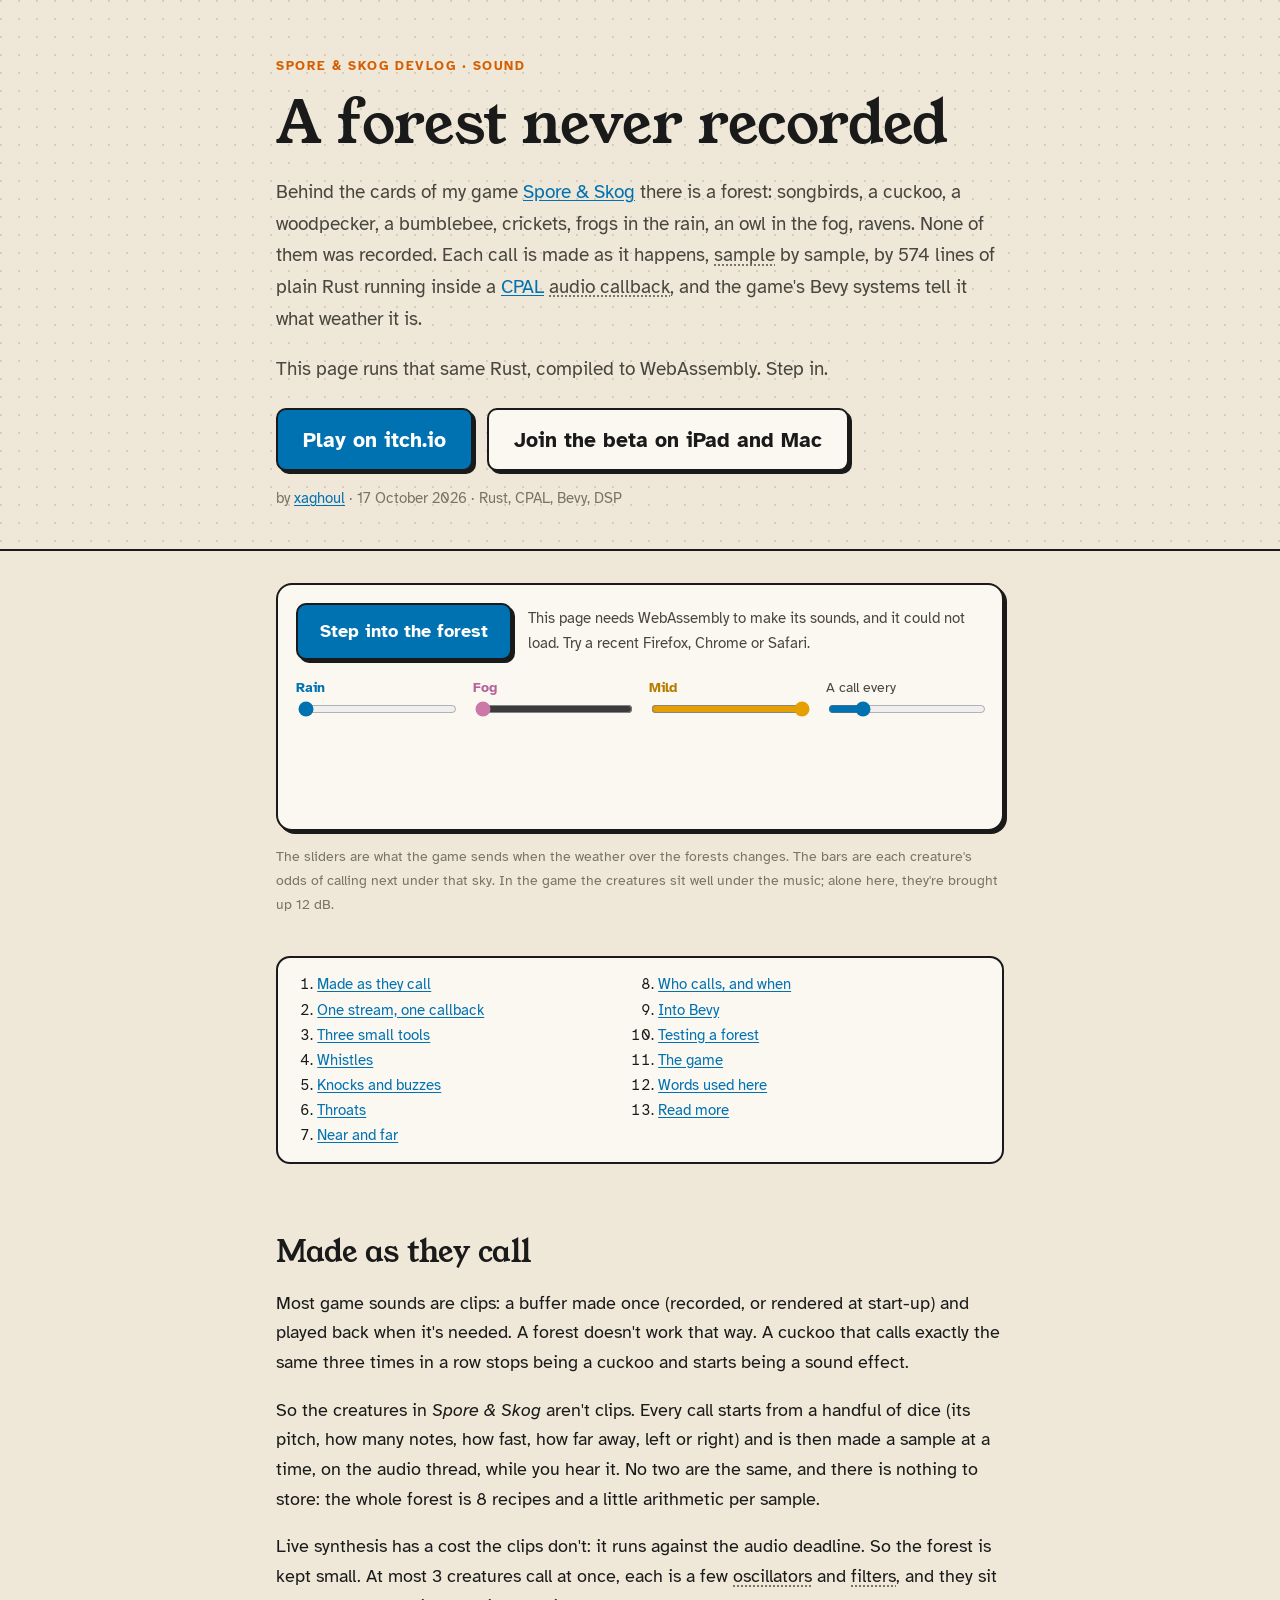
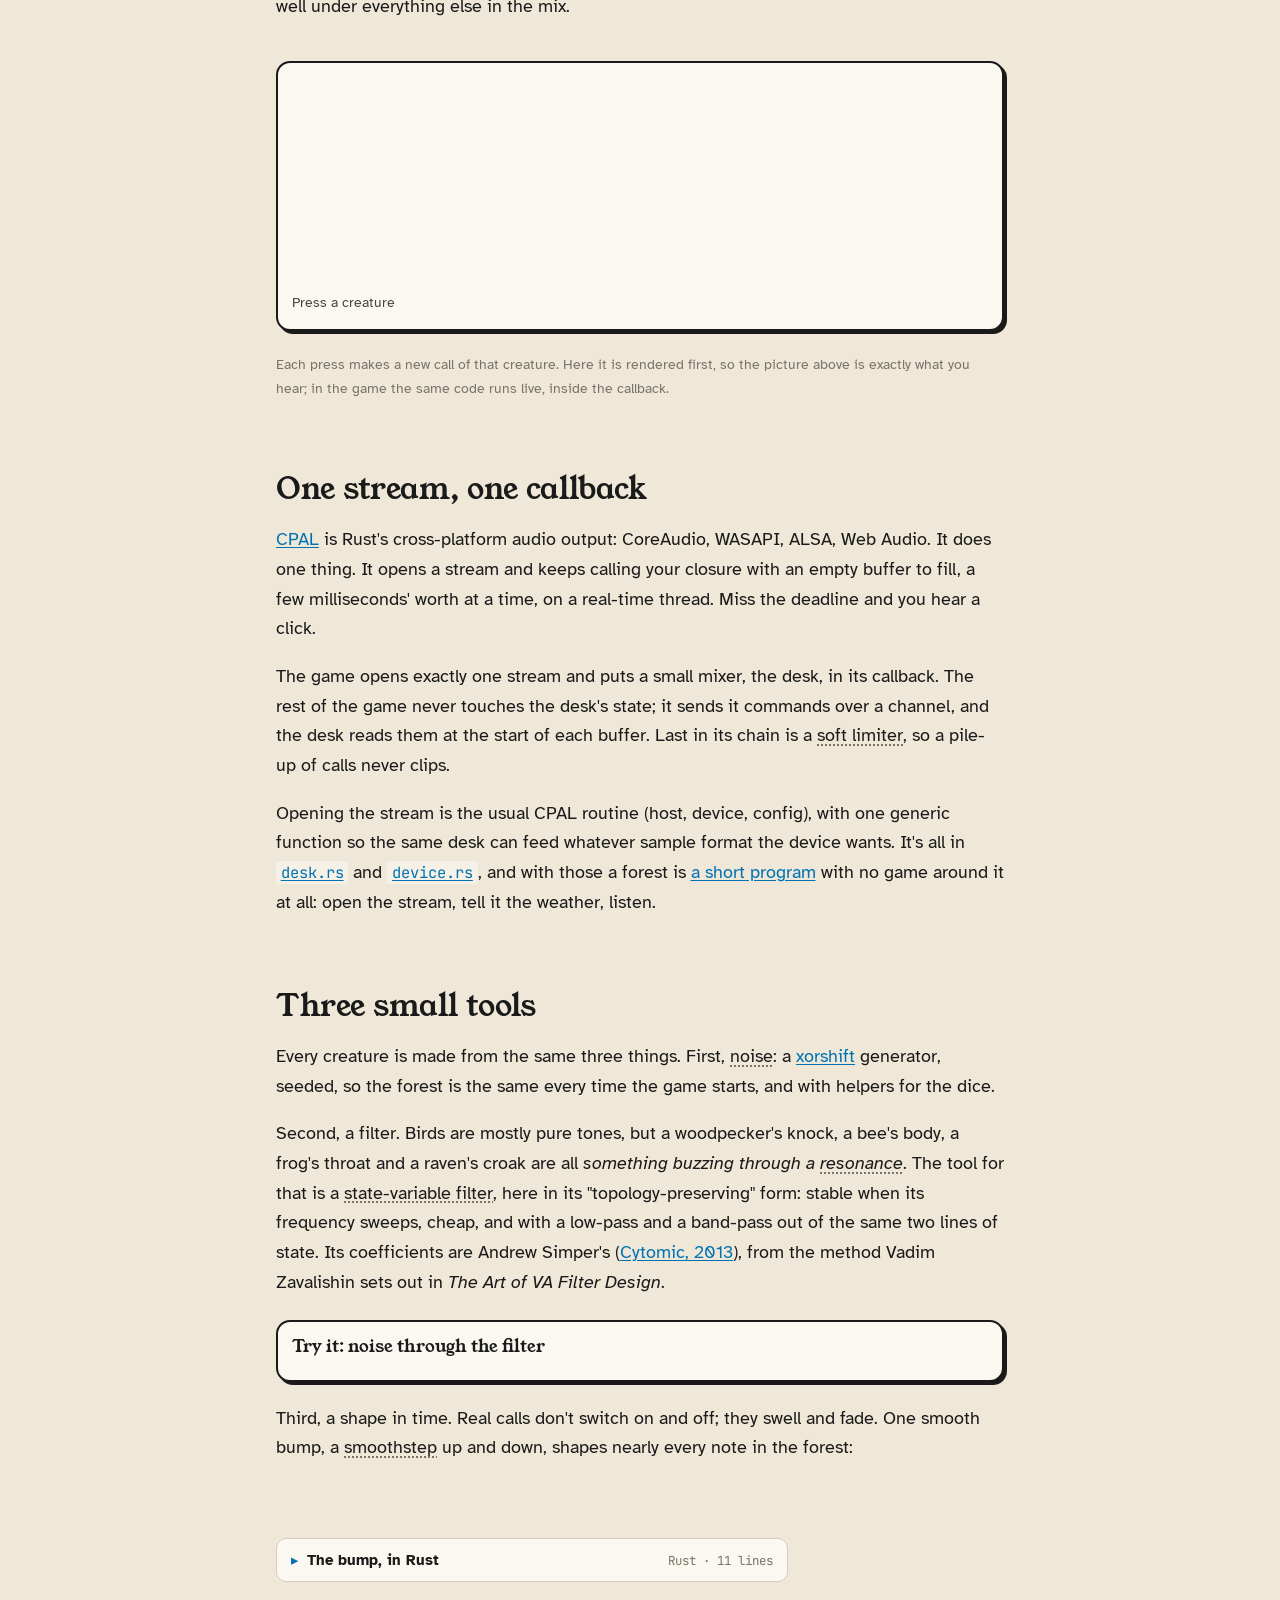
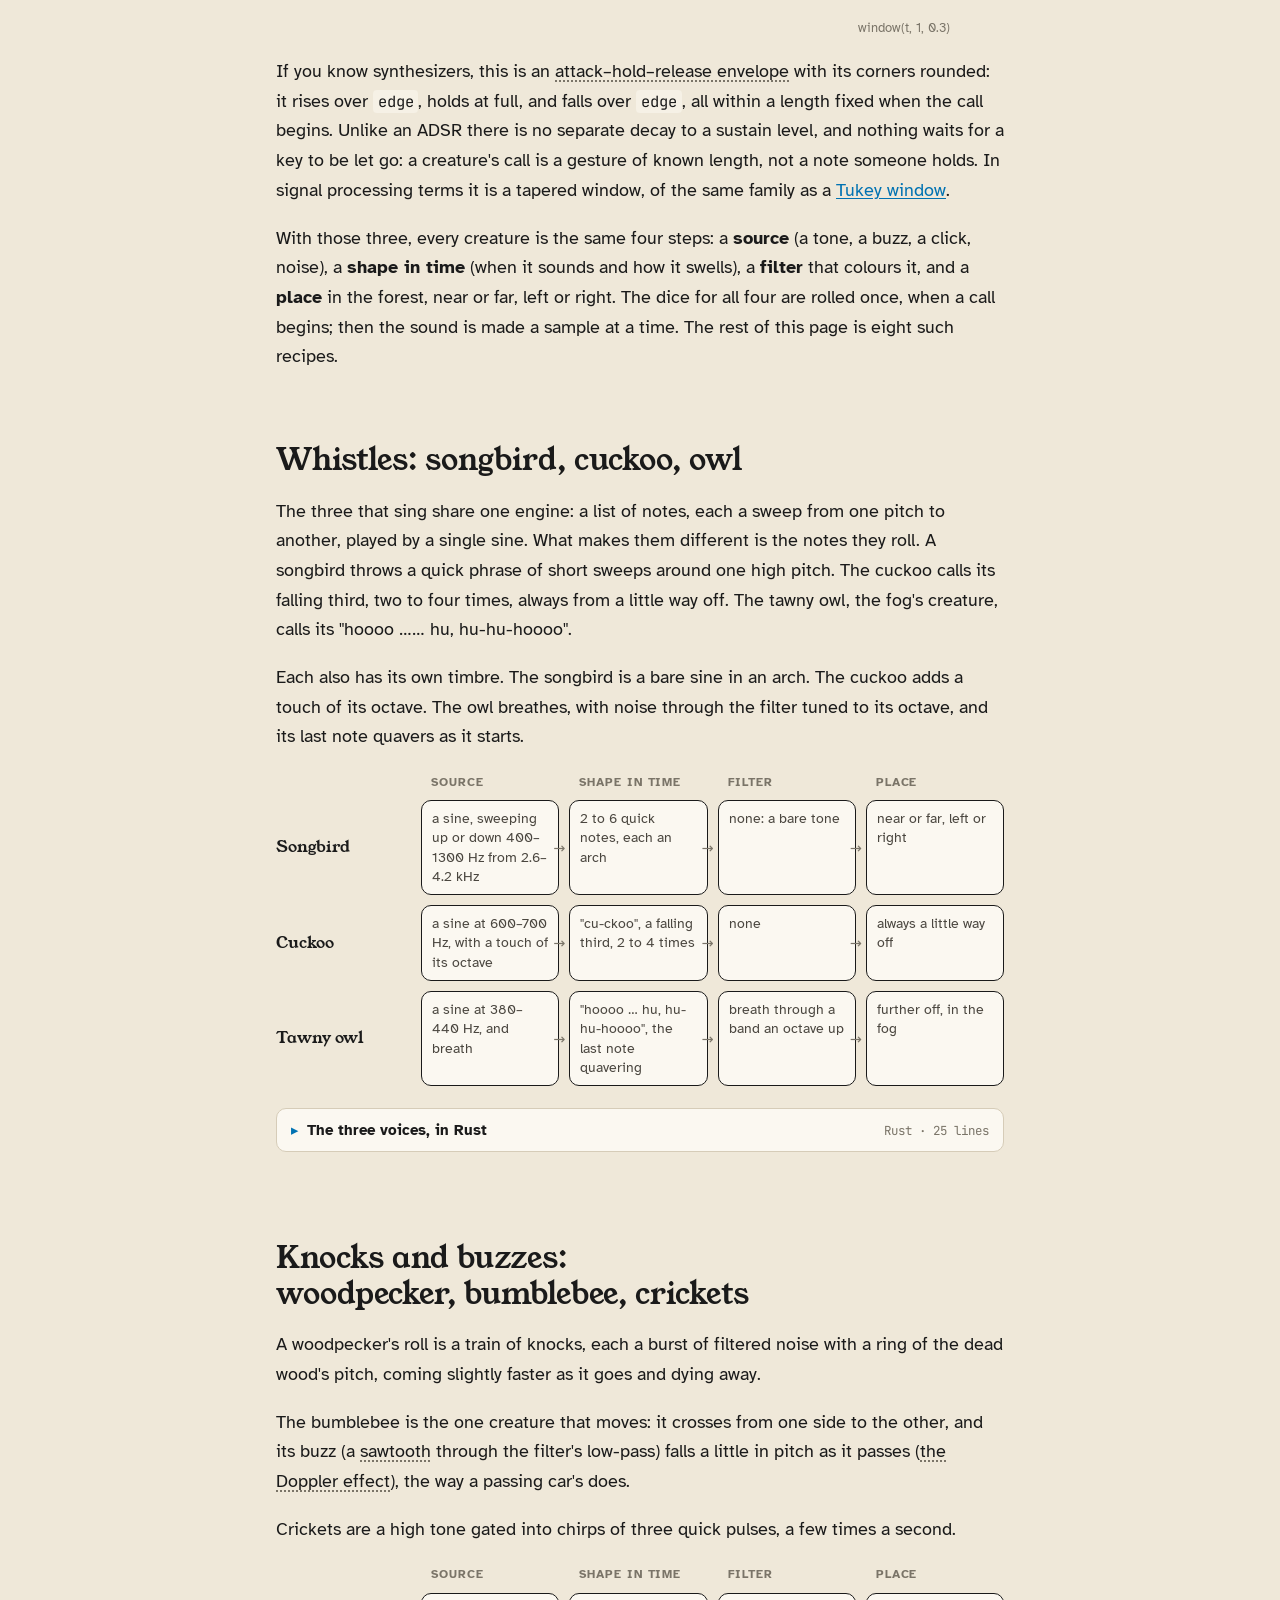
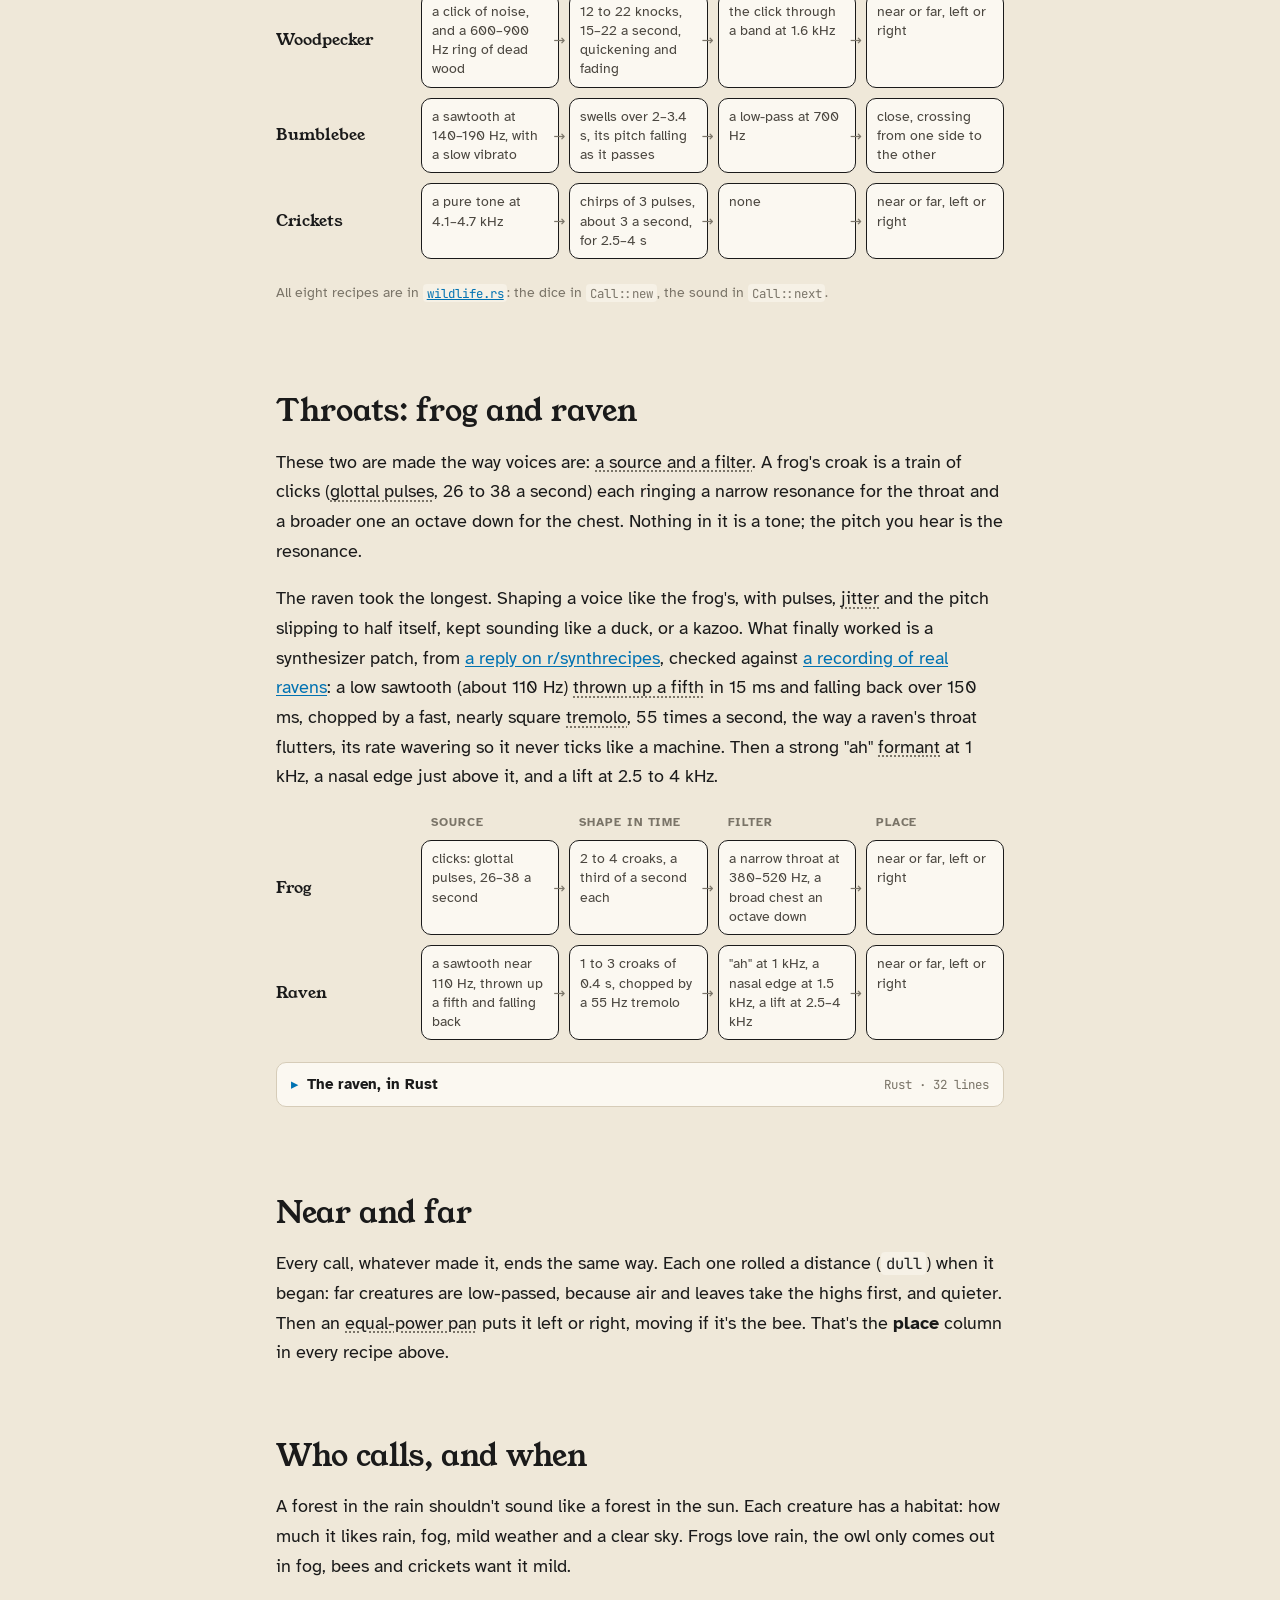
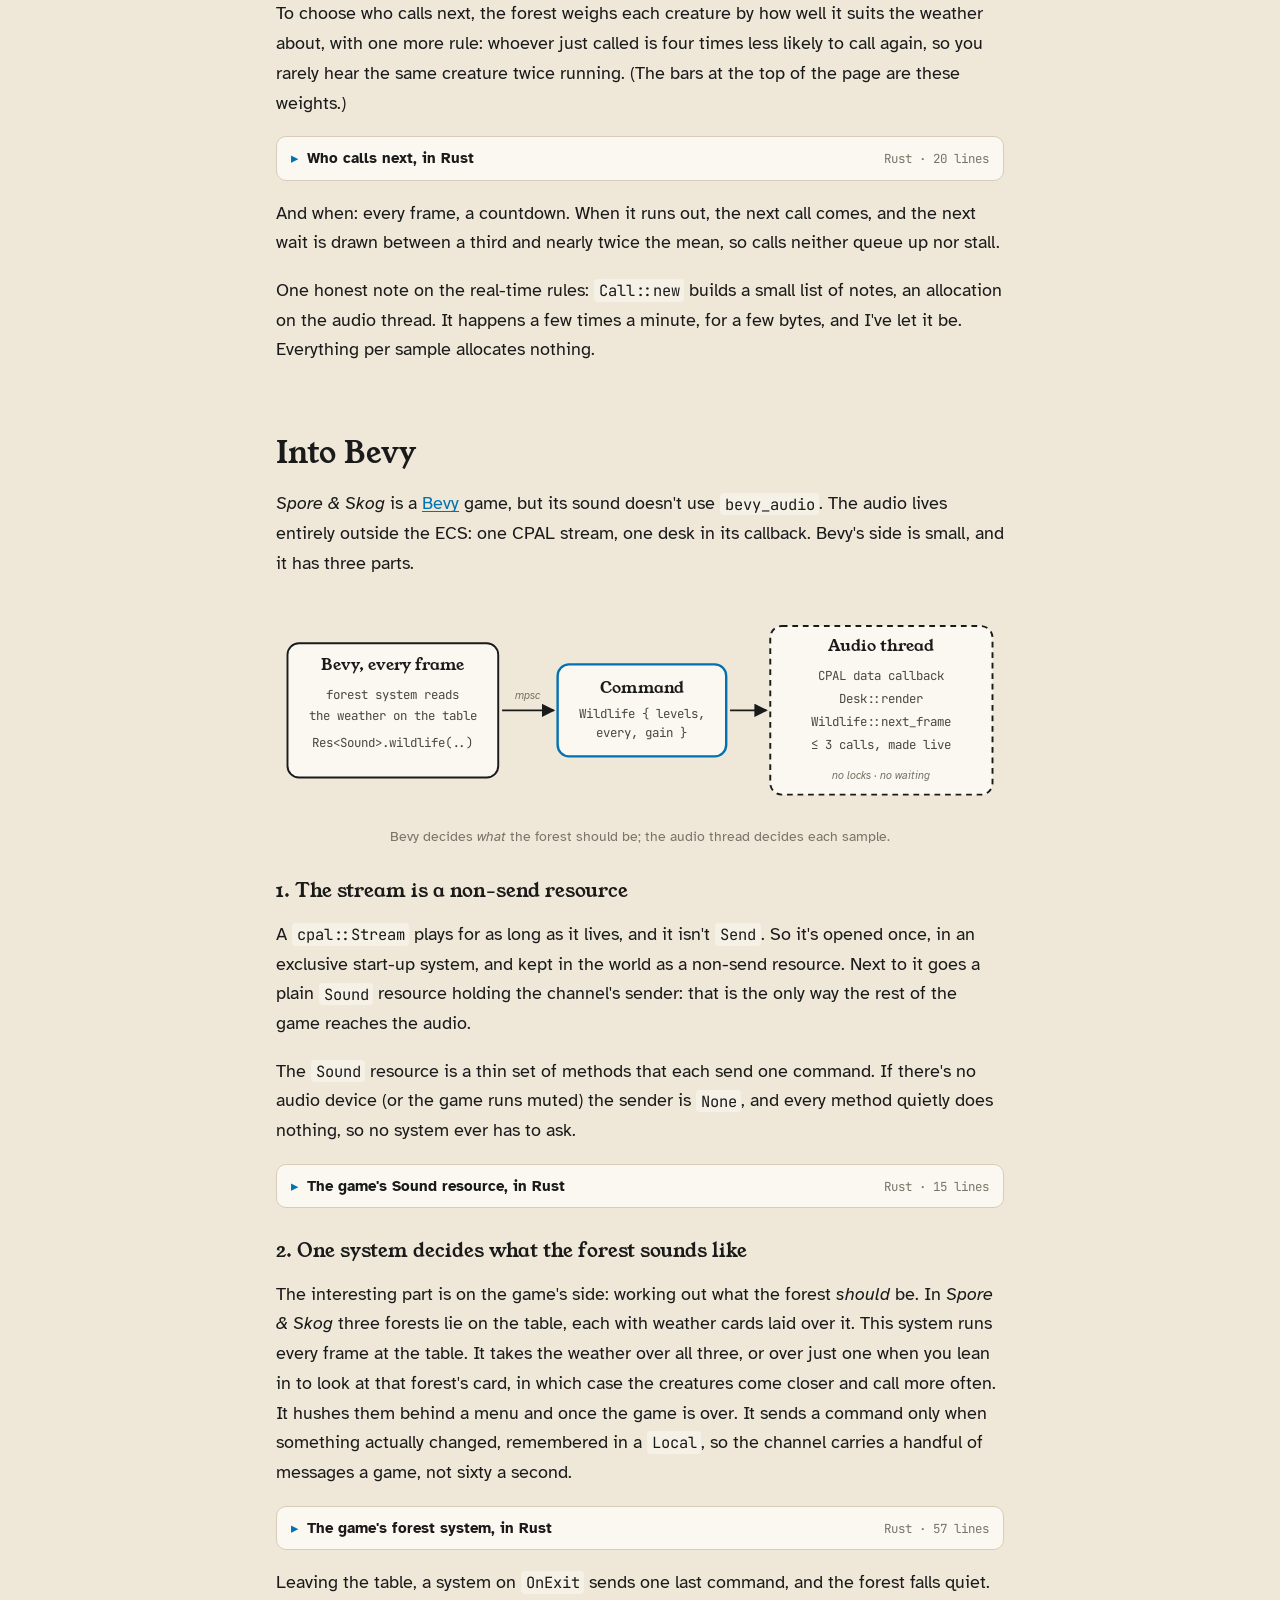
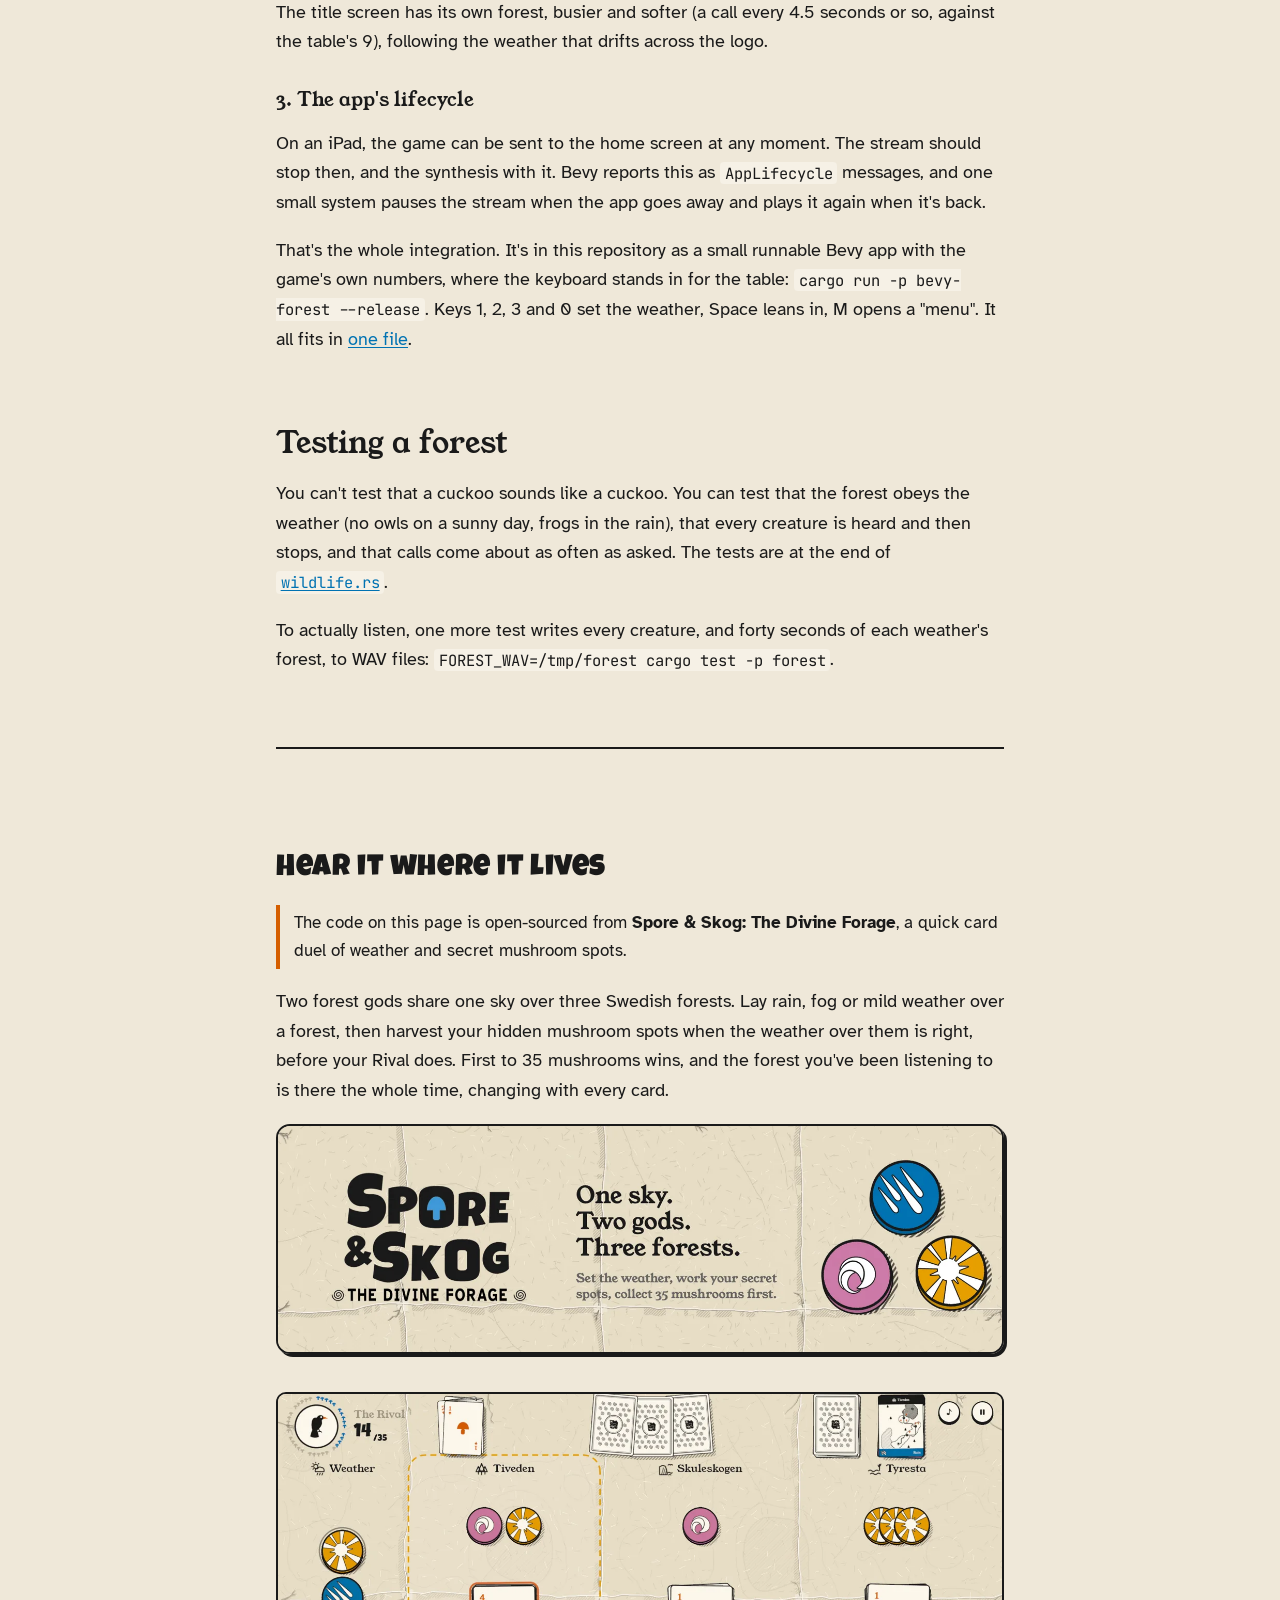
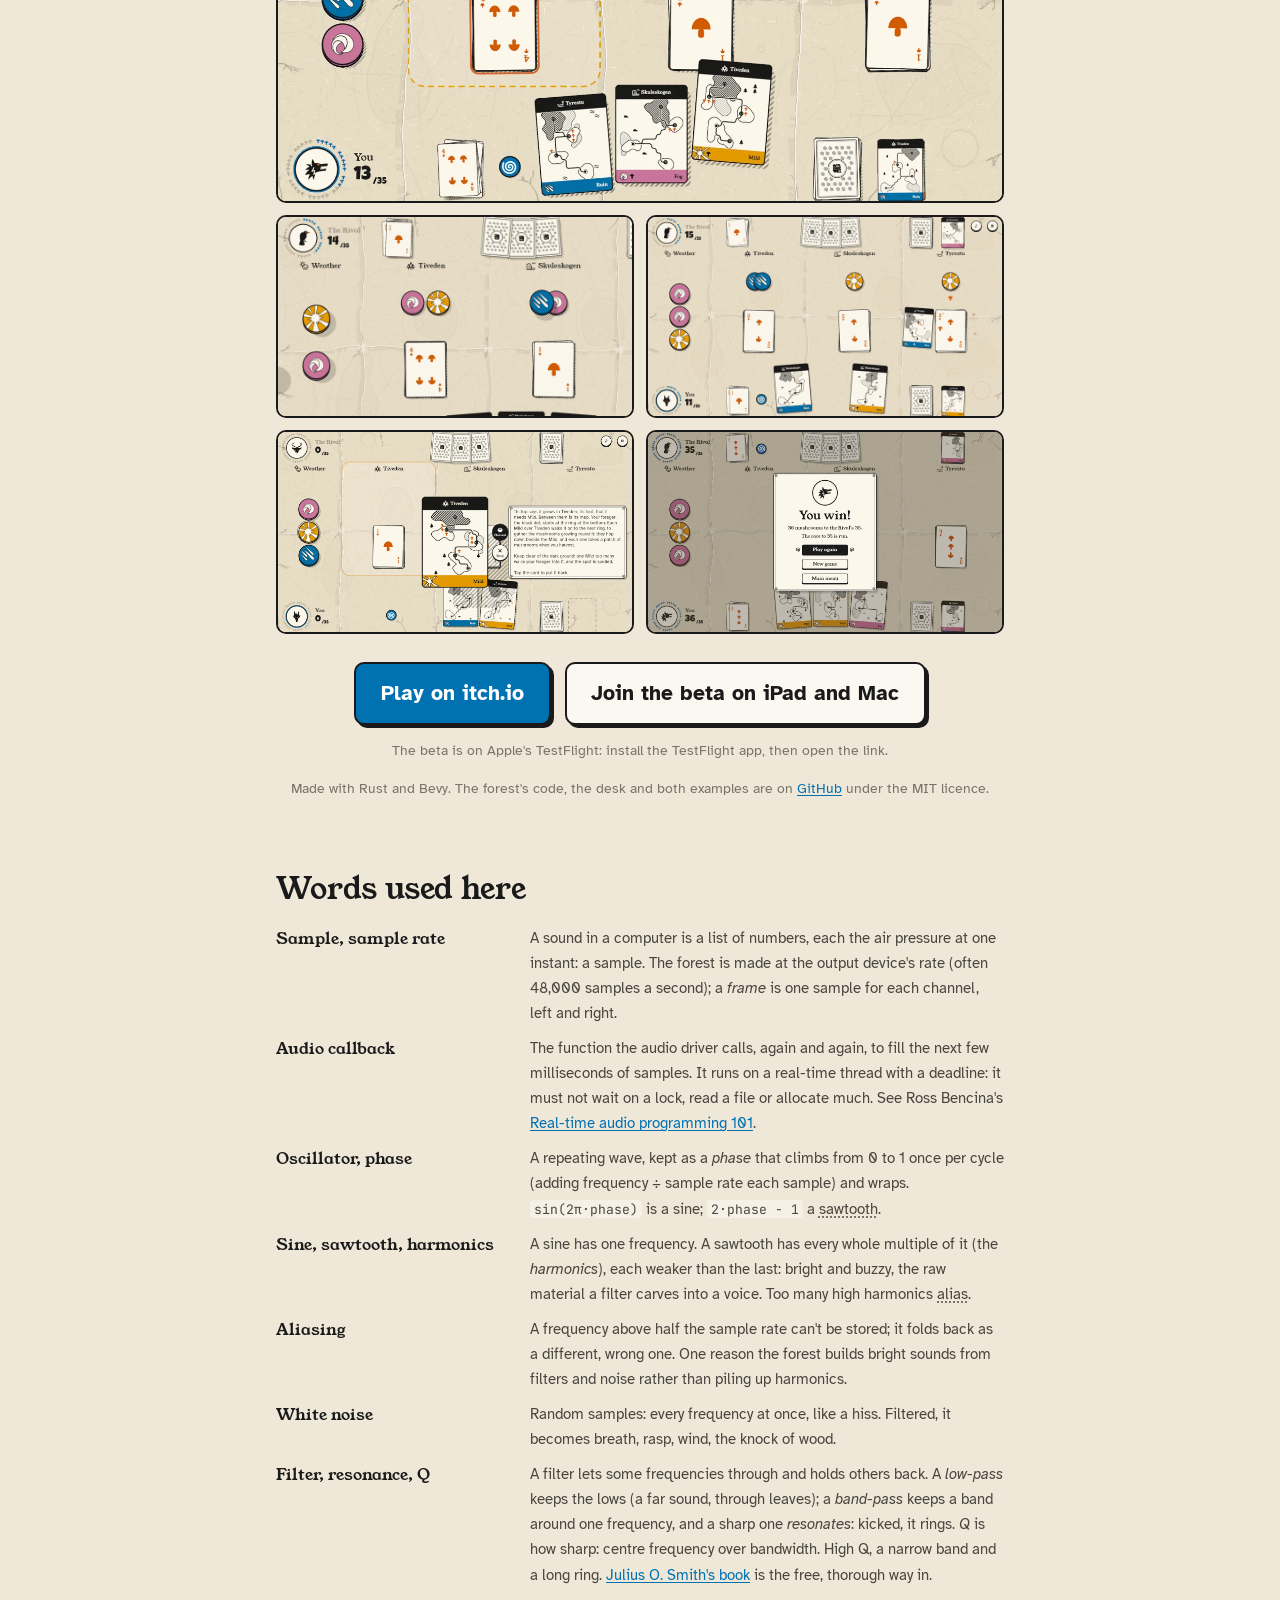
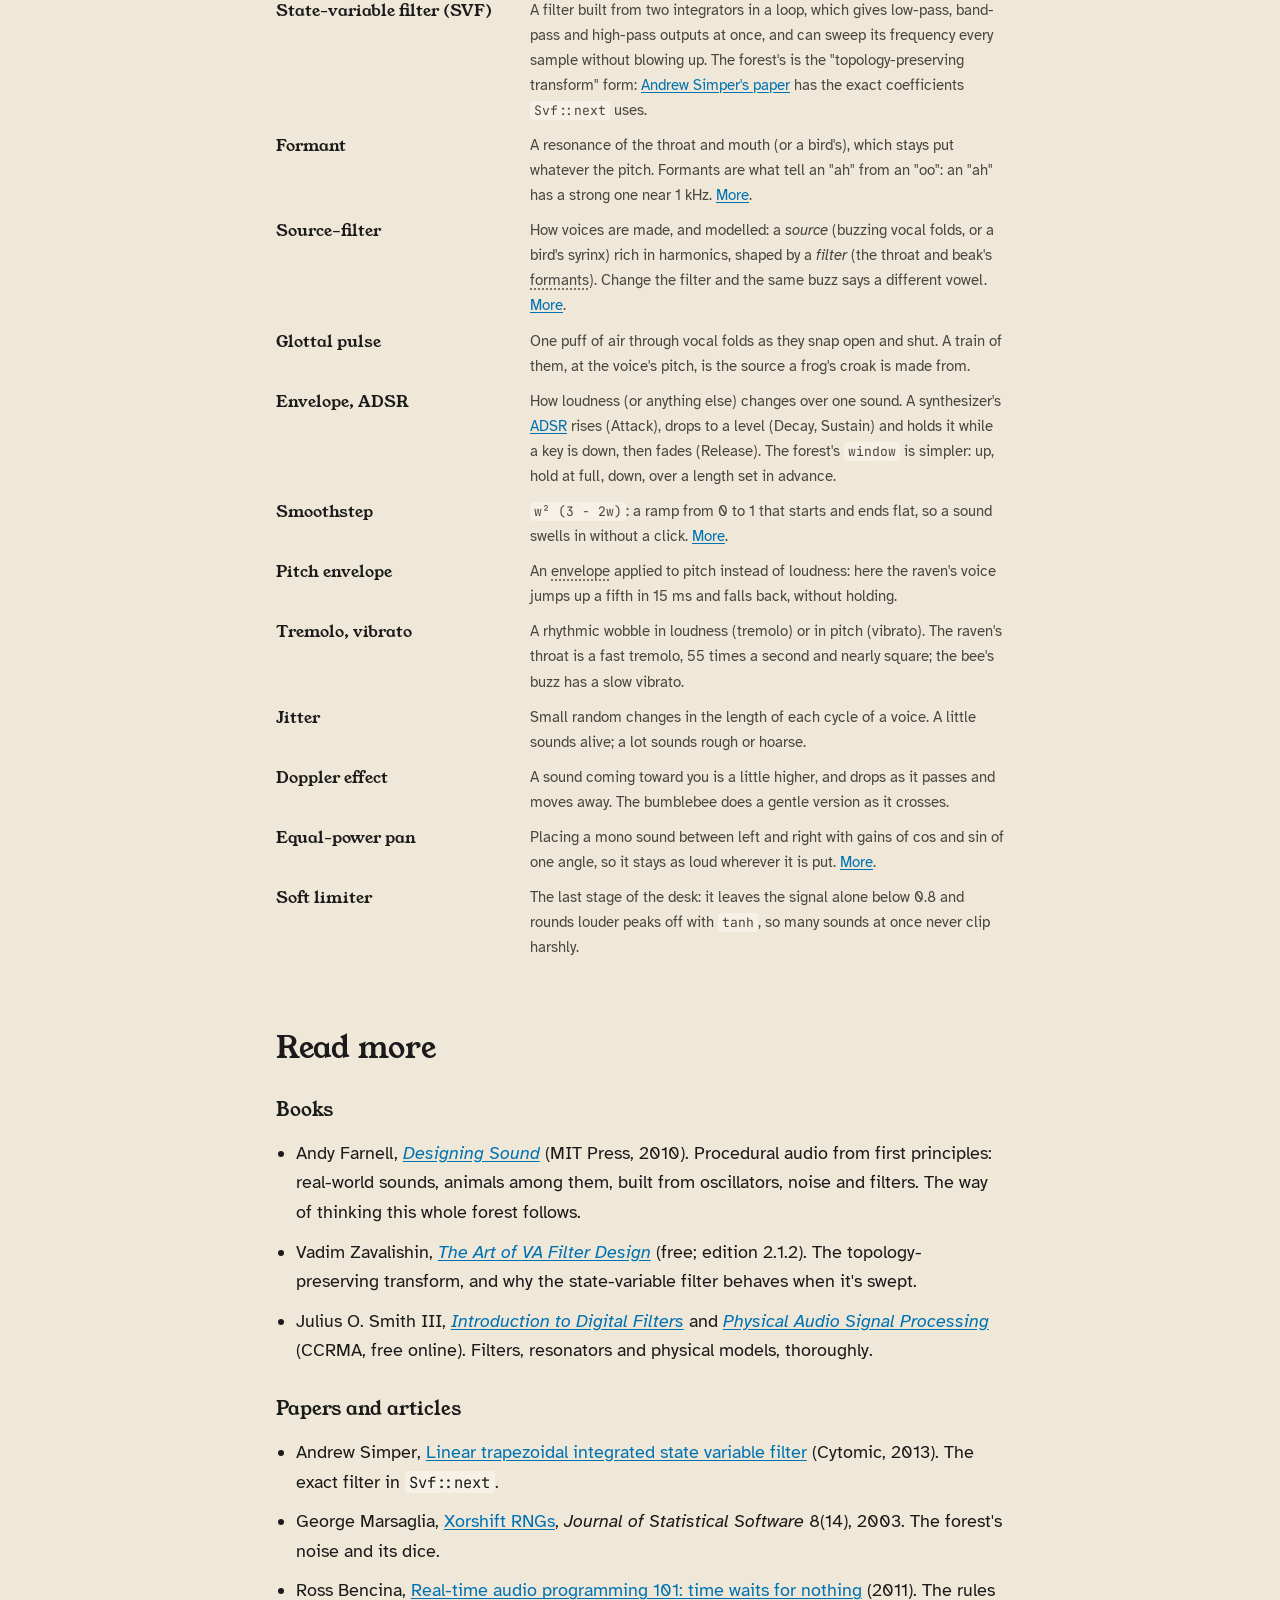
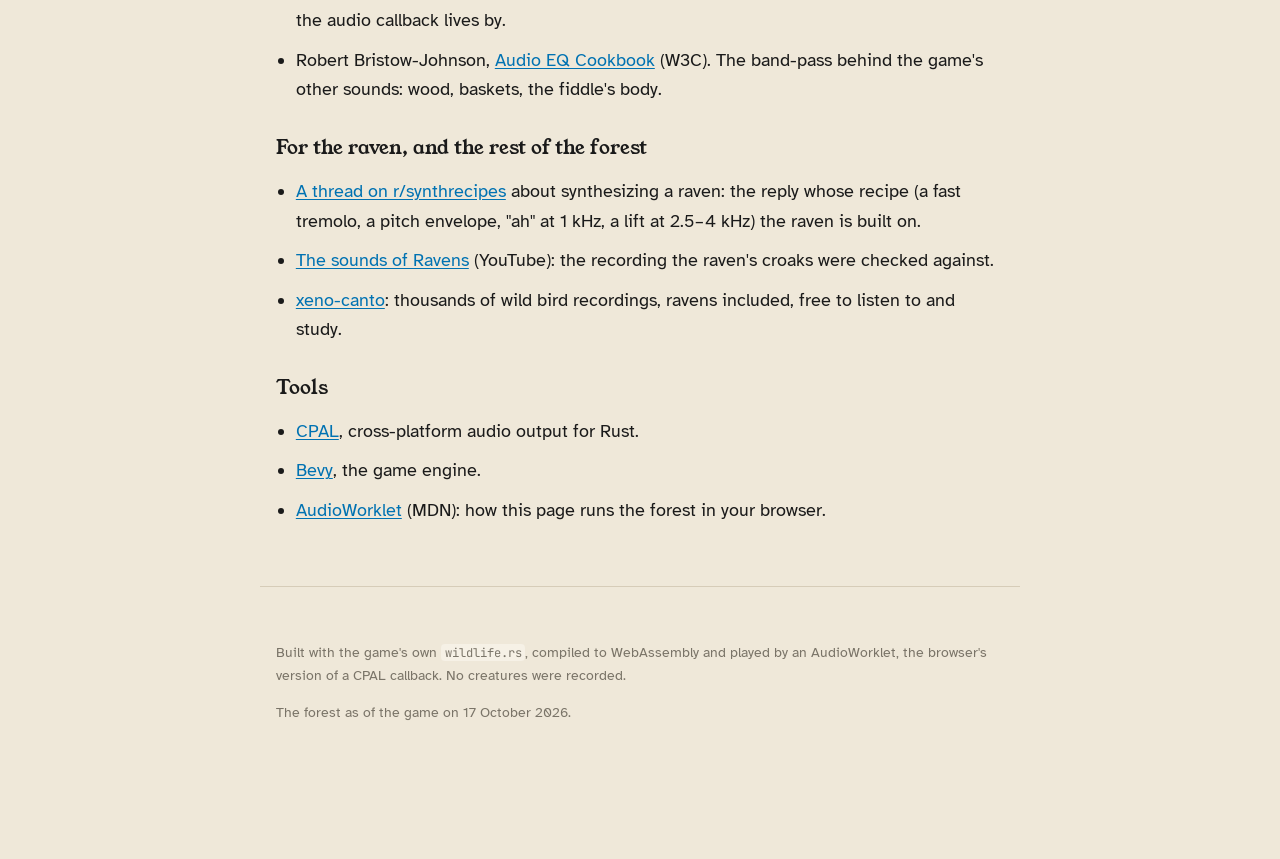
==== commit c7fb397a: "A preview card for links shared on X, LinkedIn and elsewhere" ====
--- a/docs/index.html
+++ b/docs/index.html
@@ -8,7 +8,13 @@
 <meta property="og:title" content="A forest never recorded: live creature sounds in Rust, CPAL and Bevy">
 <meta property="og:description" content="Songbirds, a cuckoo, a woodpecker, frogs in the rain, an owl in the fog. No recordings: every call is made as it happens. Hear it in your browser.">
 <meta property="og:type" content="article">
+<meta property="og:url" content="https://zaghaghi.github.io/spore-and-skog-dev-log/">
+<meta property="og:image" content="https://zaghaghi.github.io/spore-and-skog-dev-log/img/social.png">
+<meta property="og:image:width" content="1200">
+<meta property="og:image:height" content="630">
+<meta property="og:image:alt" content="A forest never recorded: the waveforms and spectrograms of a woodpecker and a tawny owl, synthesized in Rust.">
 <meta name="twitter:card" content="summary_large_image">
+<meta name="twitter:image" content="https://zaghaghi.github.io/spore-and-skog-dev-log/img/social.png">
 <link rel="icon" href="data:image/svg+xml,%3Csvg xmlns='http://www.w3.org/2000/svg' viewBox='0 0 32 32'%3E%3Cpath d='M4 17a12 10 0 0 1 24 0z' fill='%23d55e00' stroke='%231a1a1a' stroke-width='2'/%3E%3Cpath d='M13 17h6v9a3 3 0 0 1-6 0z' fill='%23fff' stroke='%231a1a1a' stroke-width='2'/%3E%3C/svg%3E">
 <link rel="preconnect" href="https://fonts.googleapis.com">
 <link rel="preconnect" href="https://fonts.gstatic.com" crossorigin>
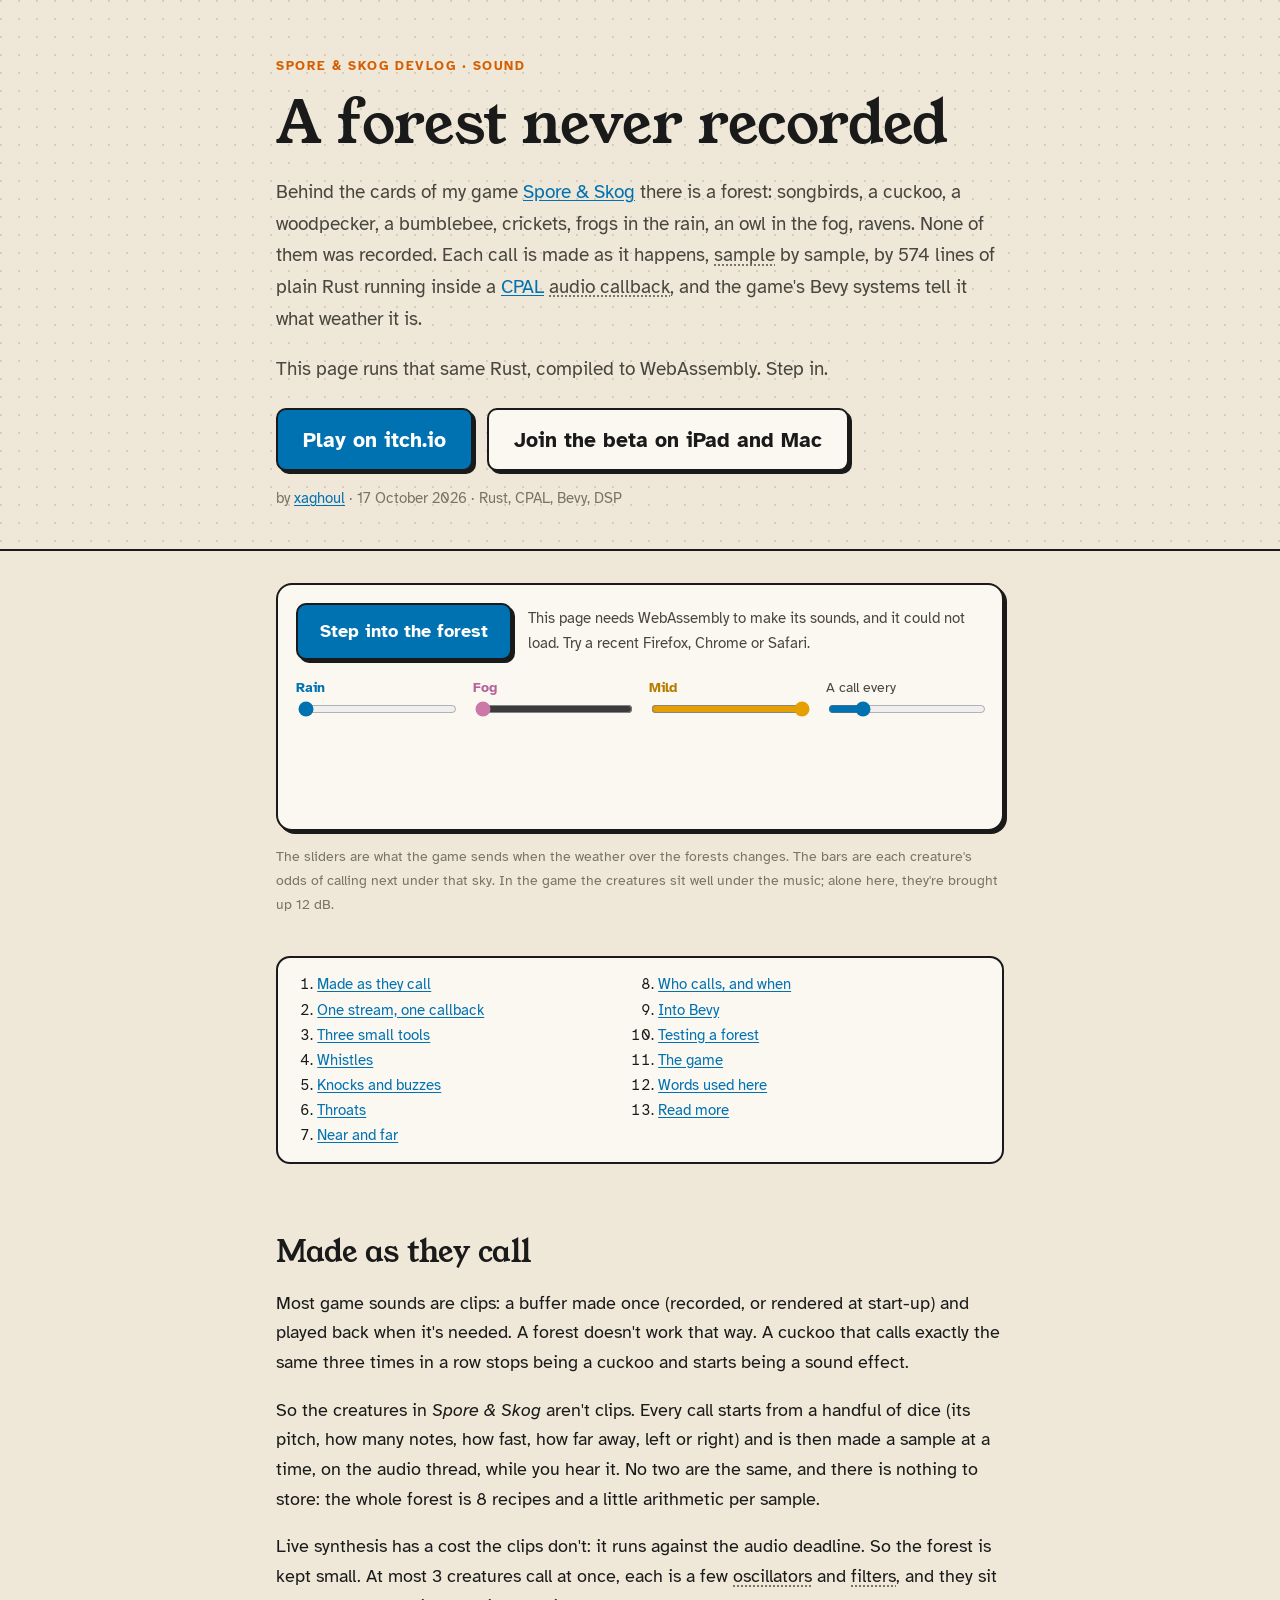
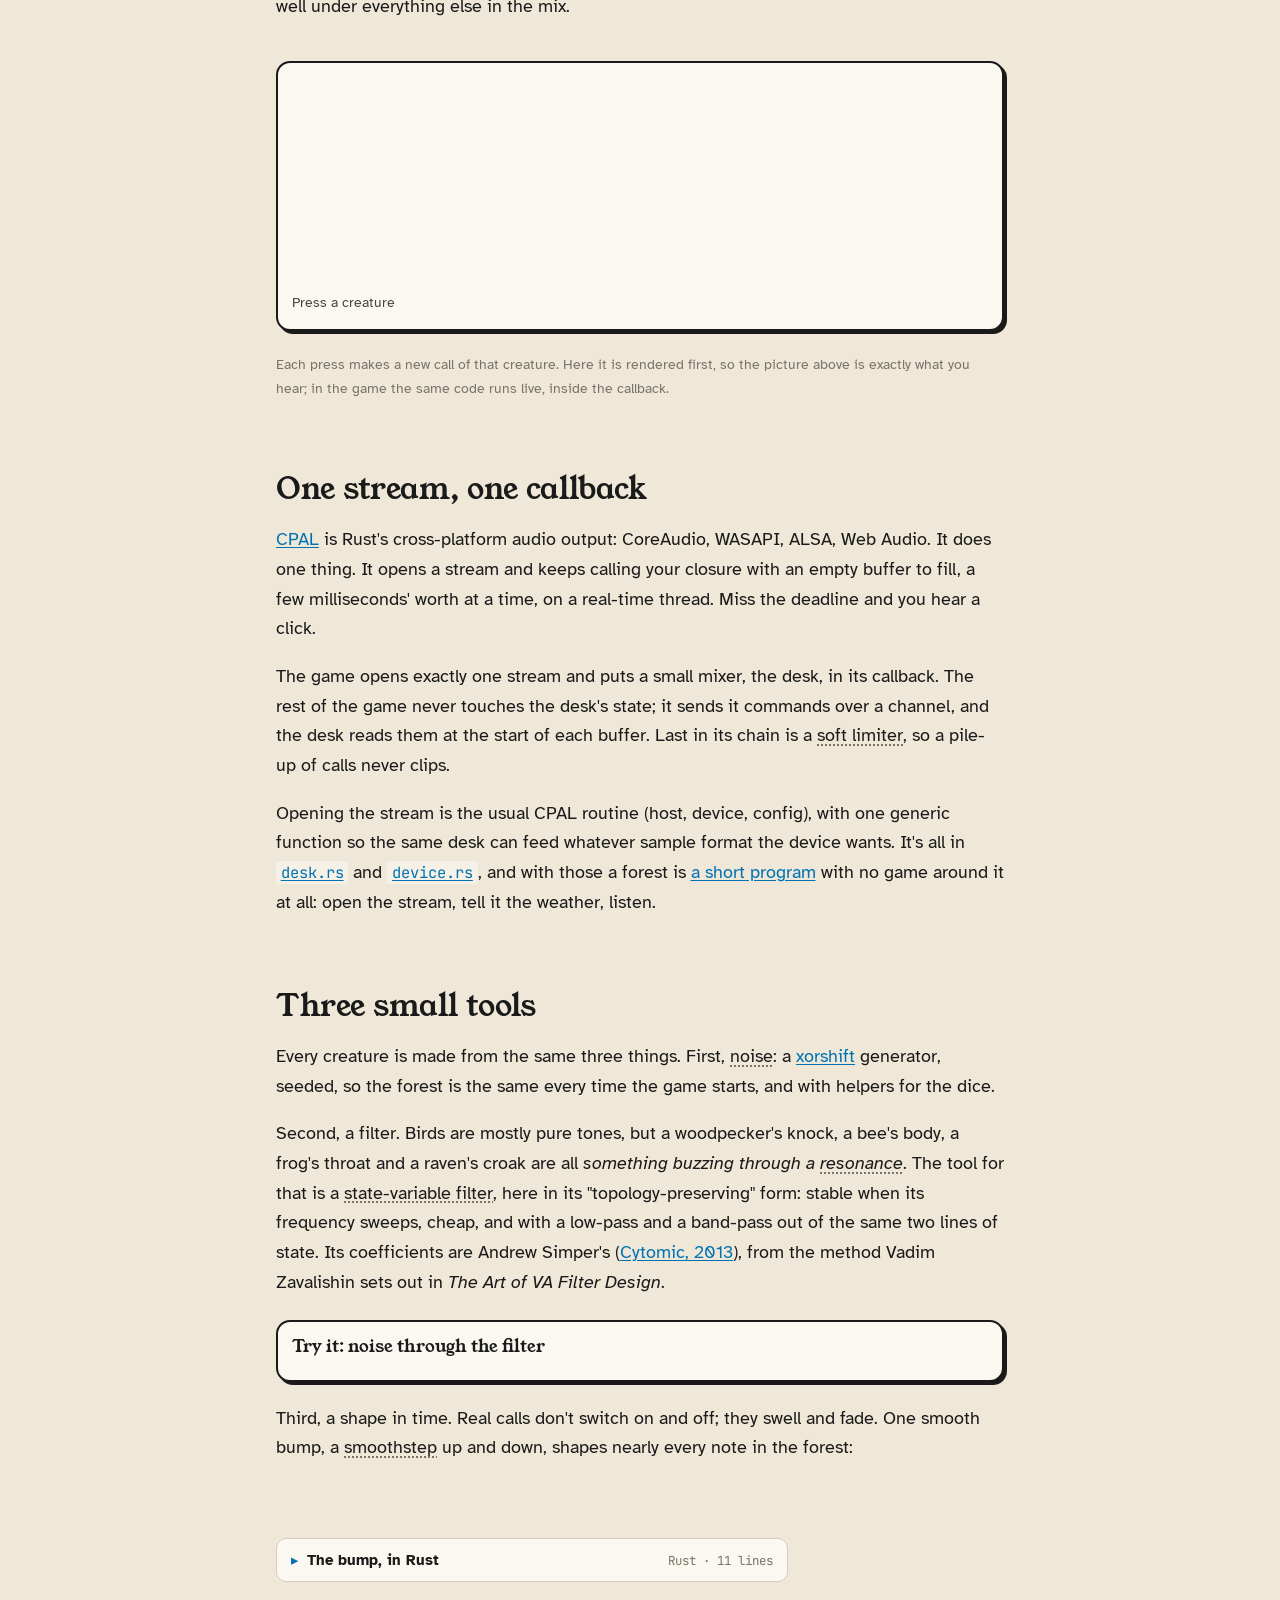
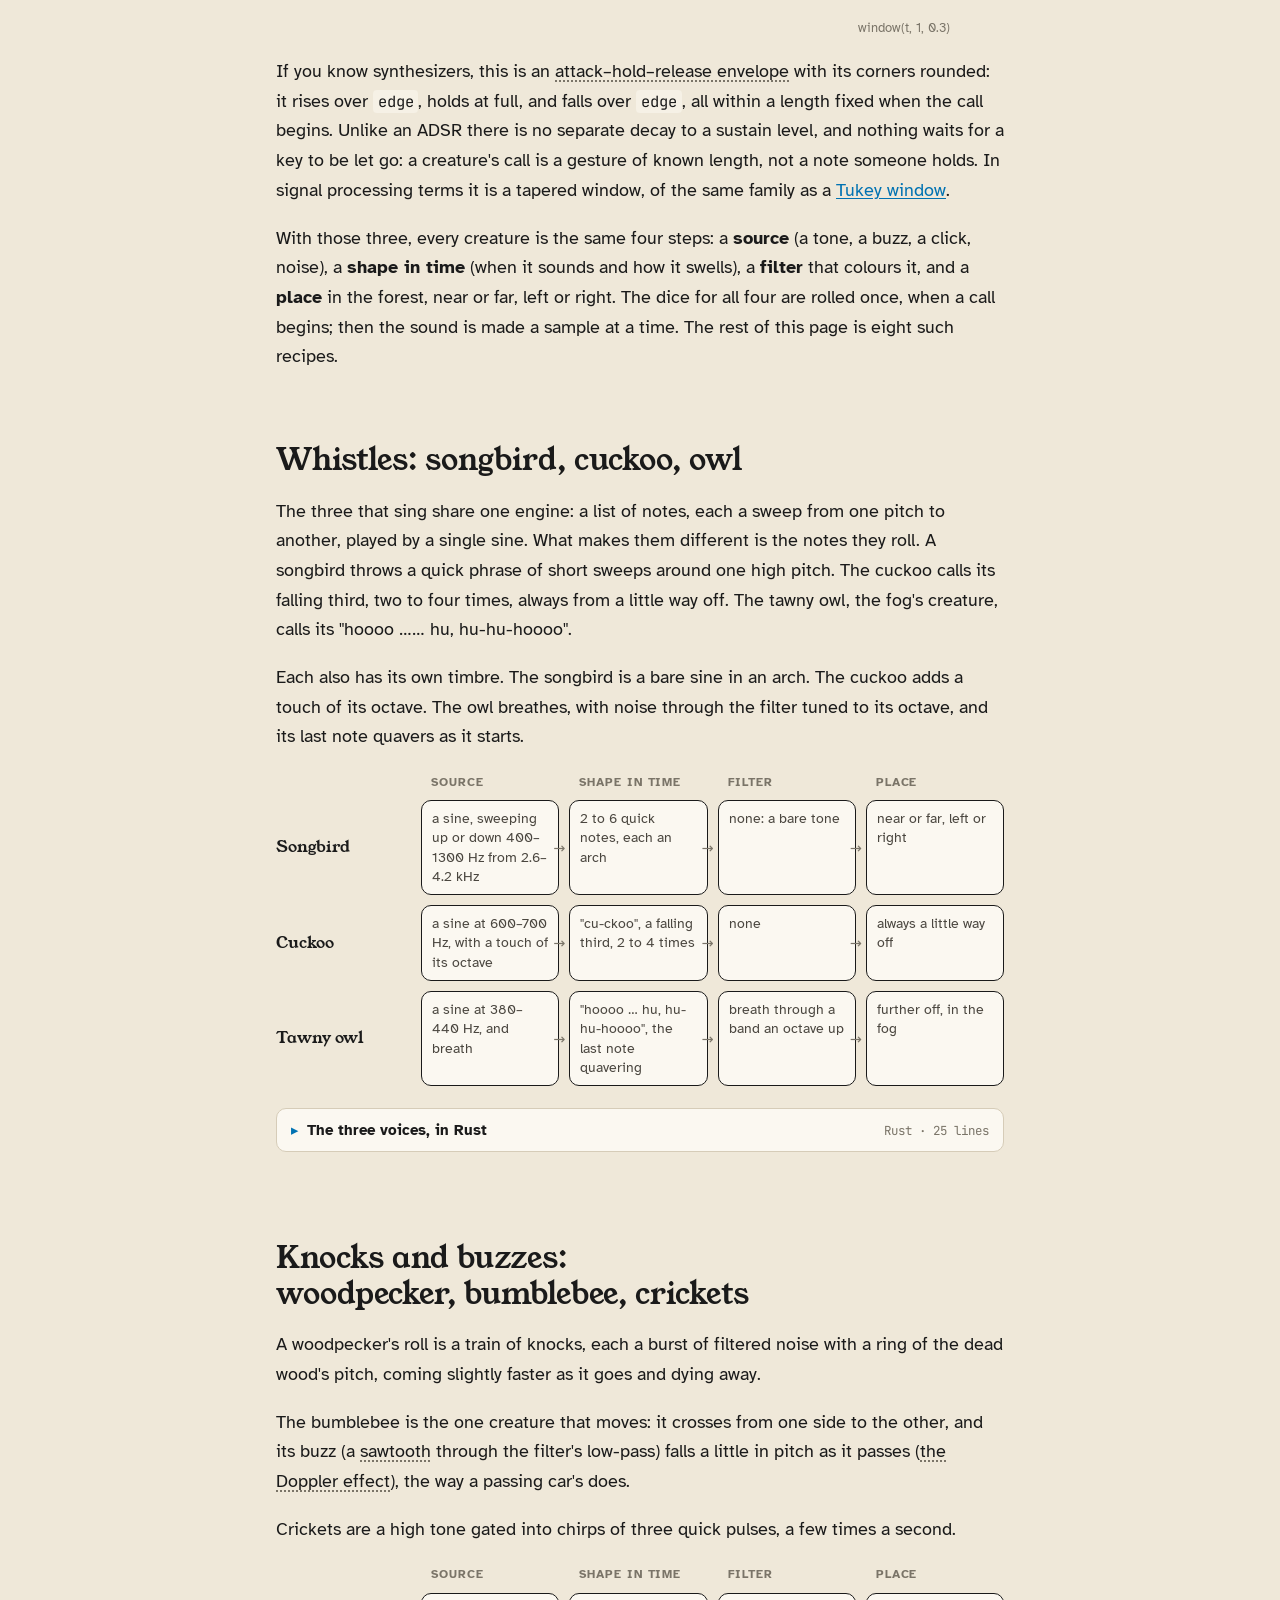
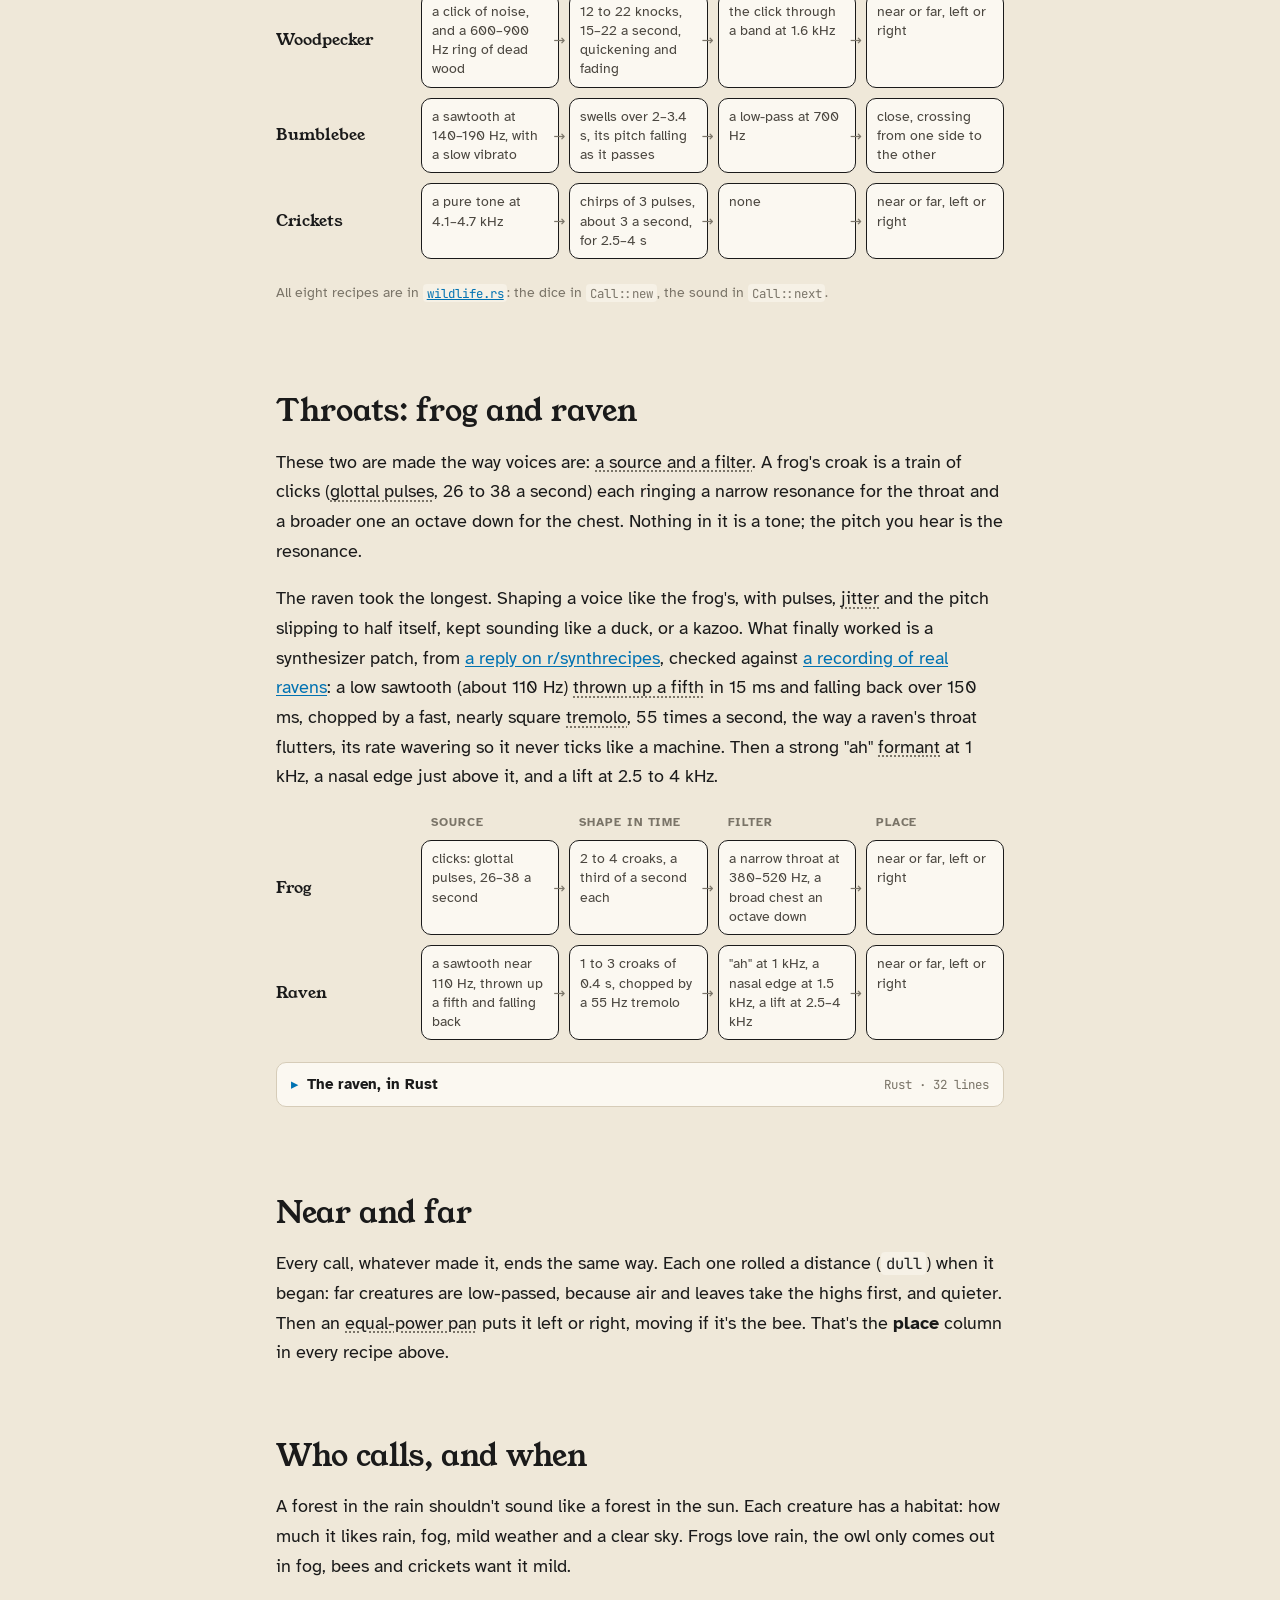
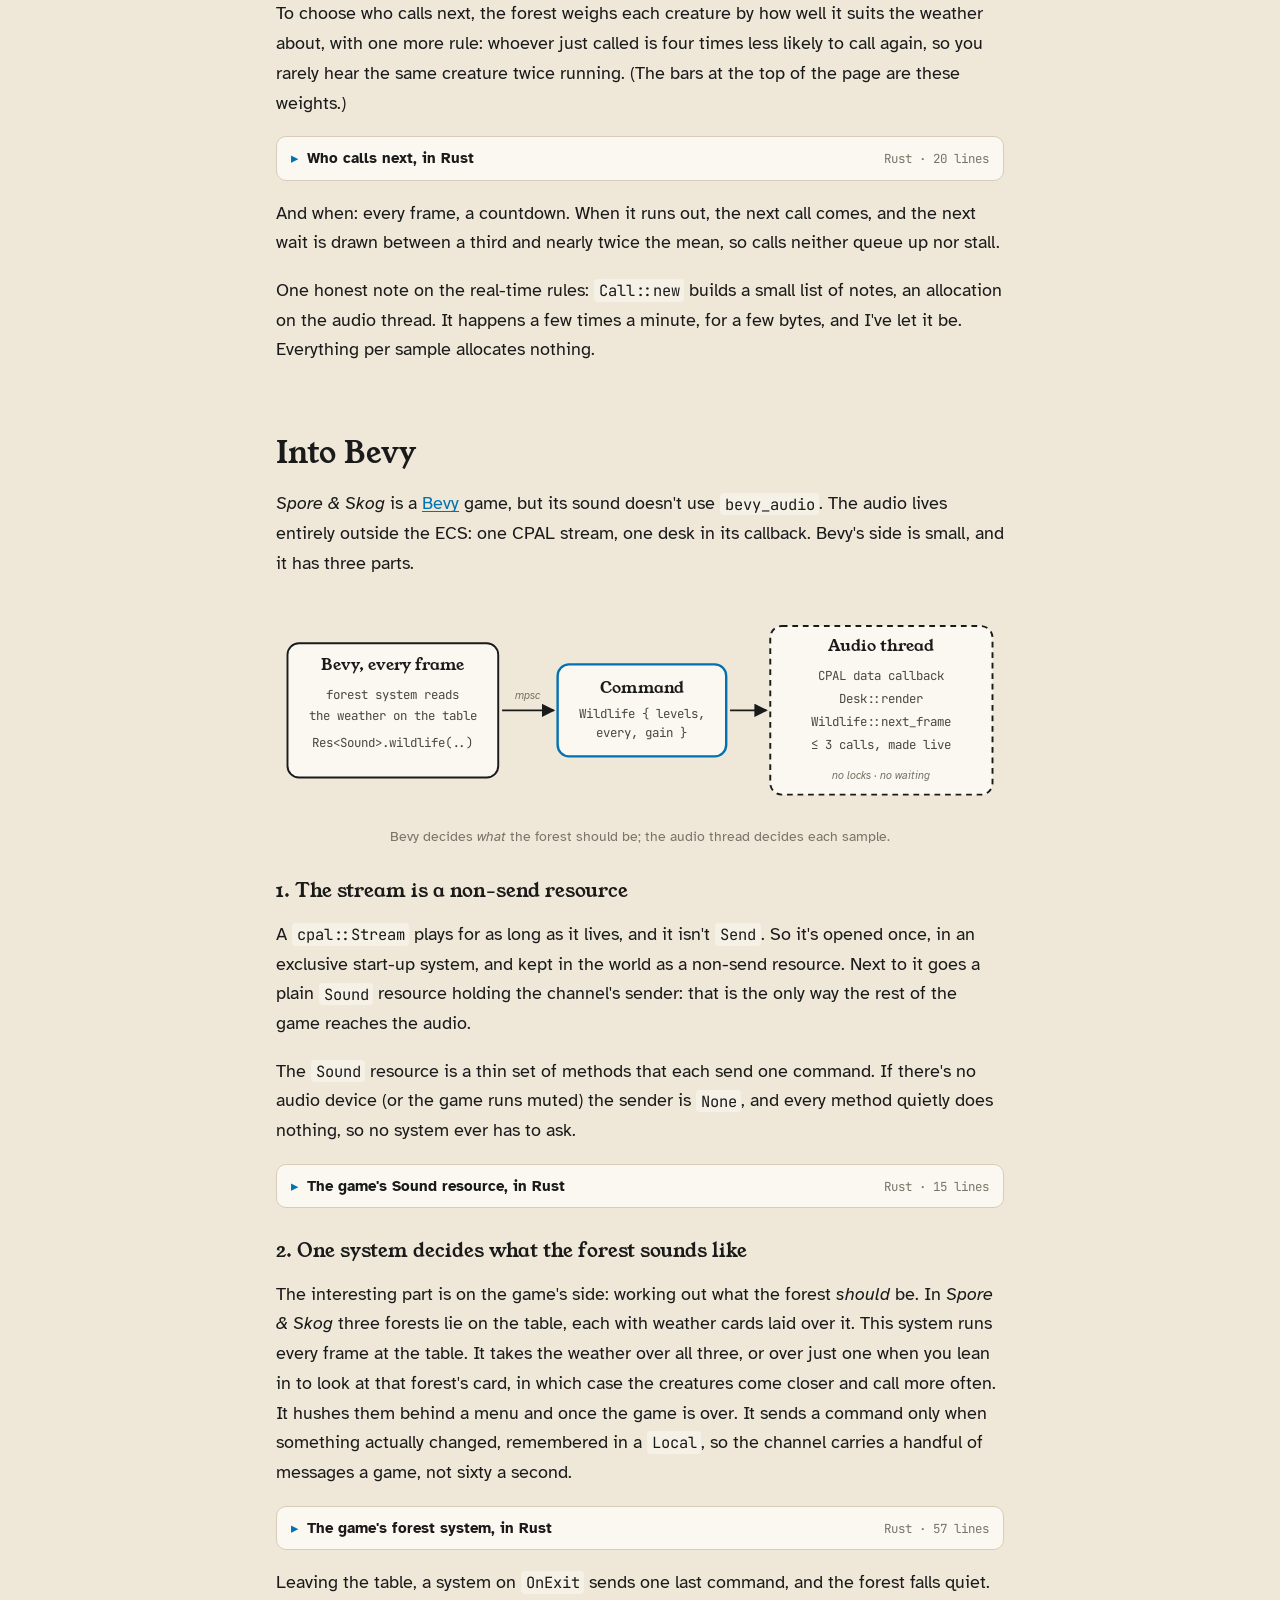
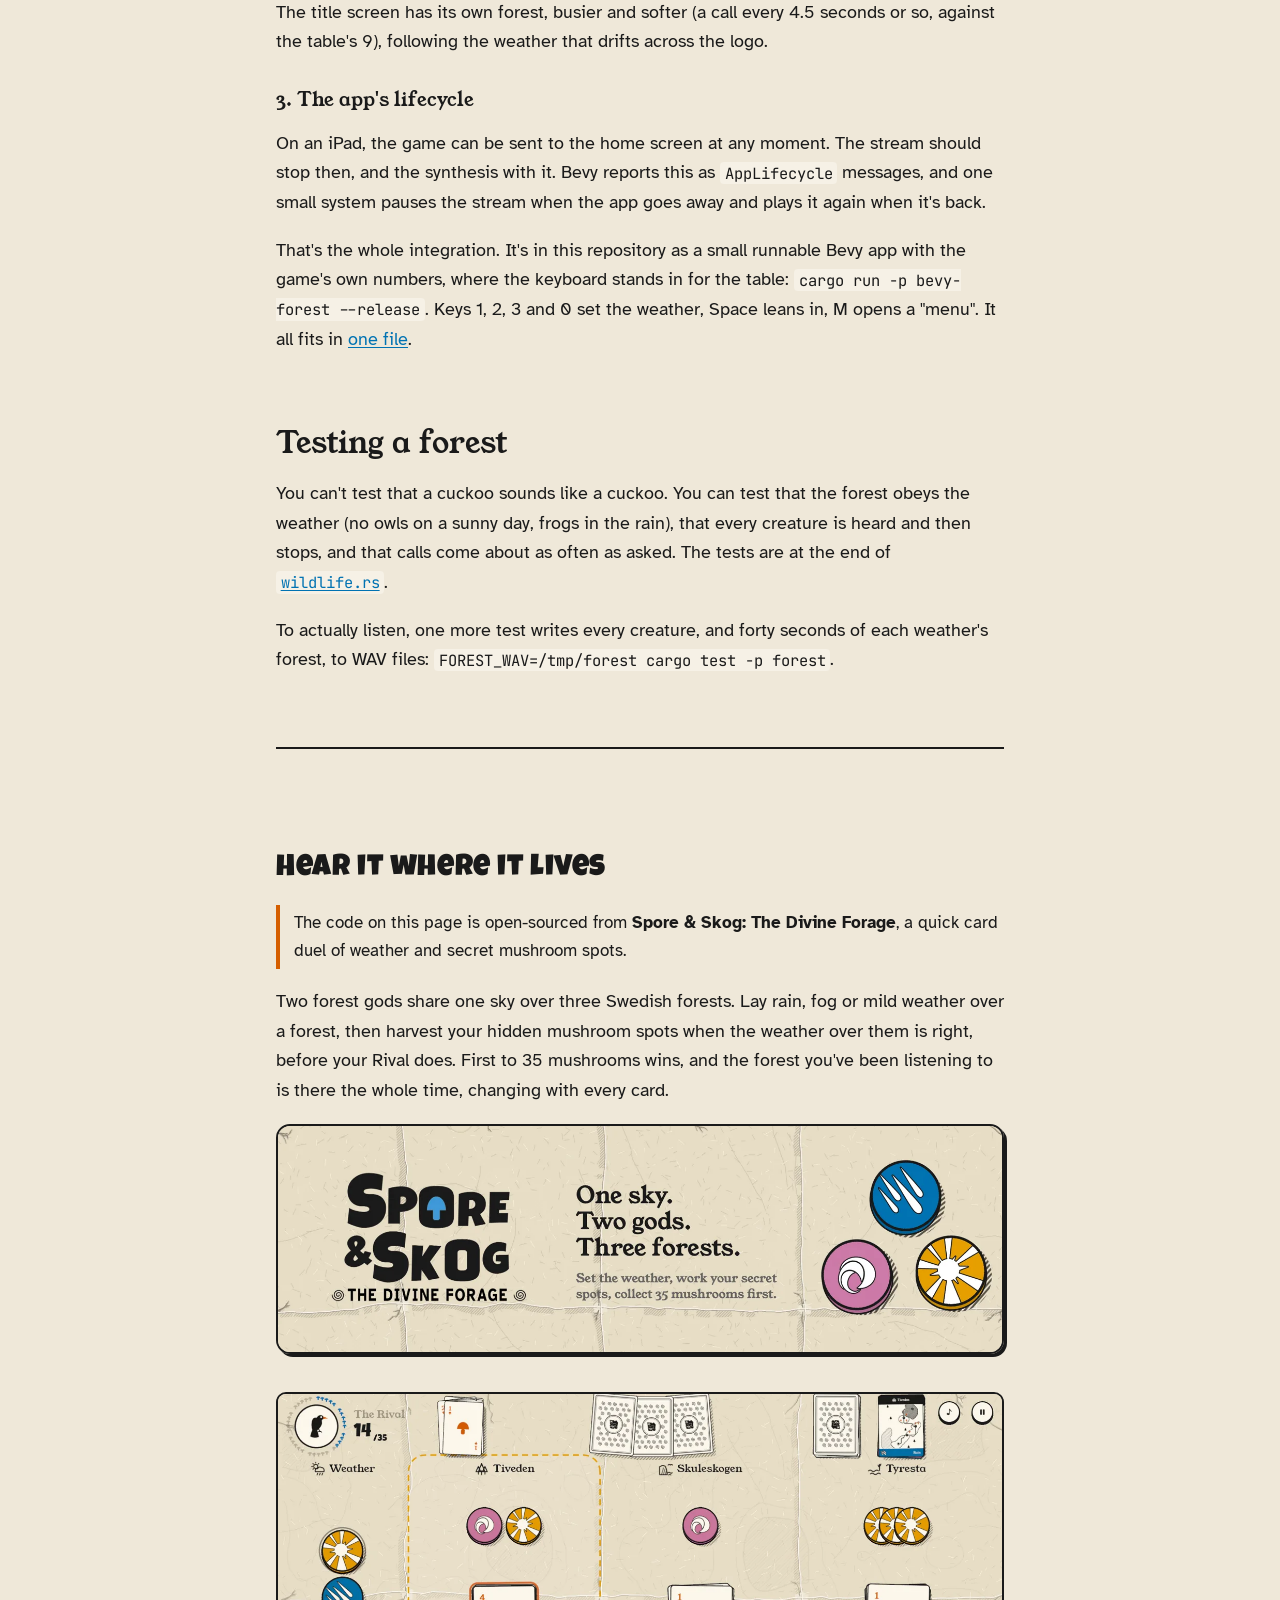
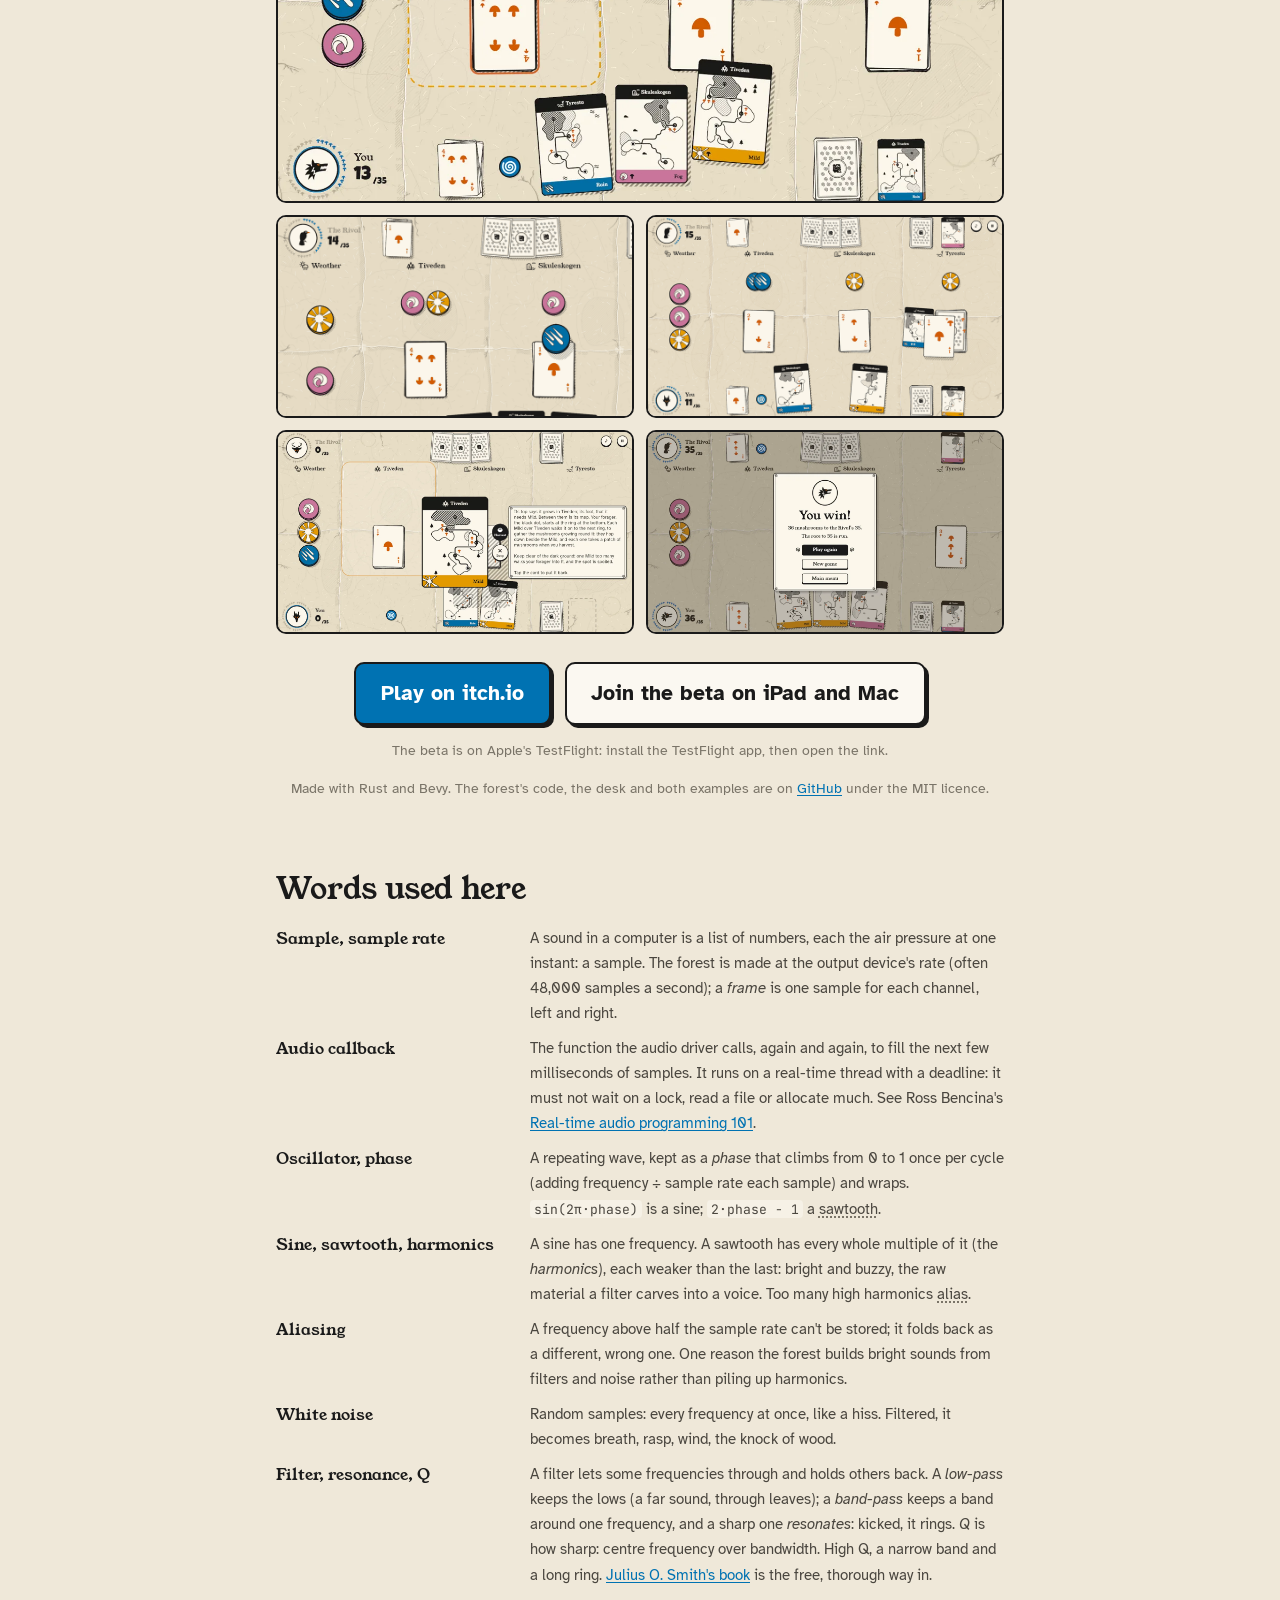
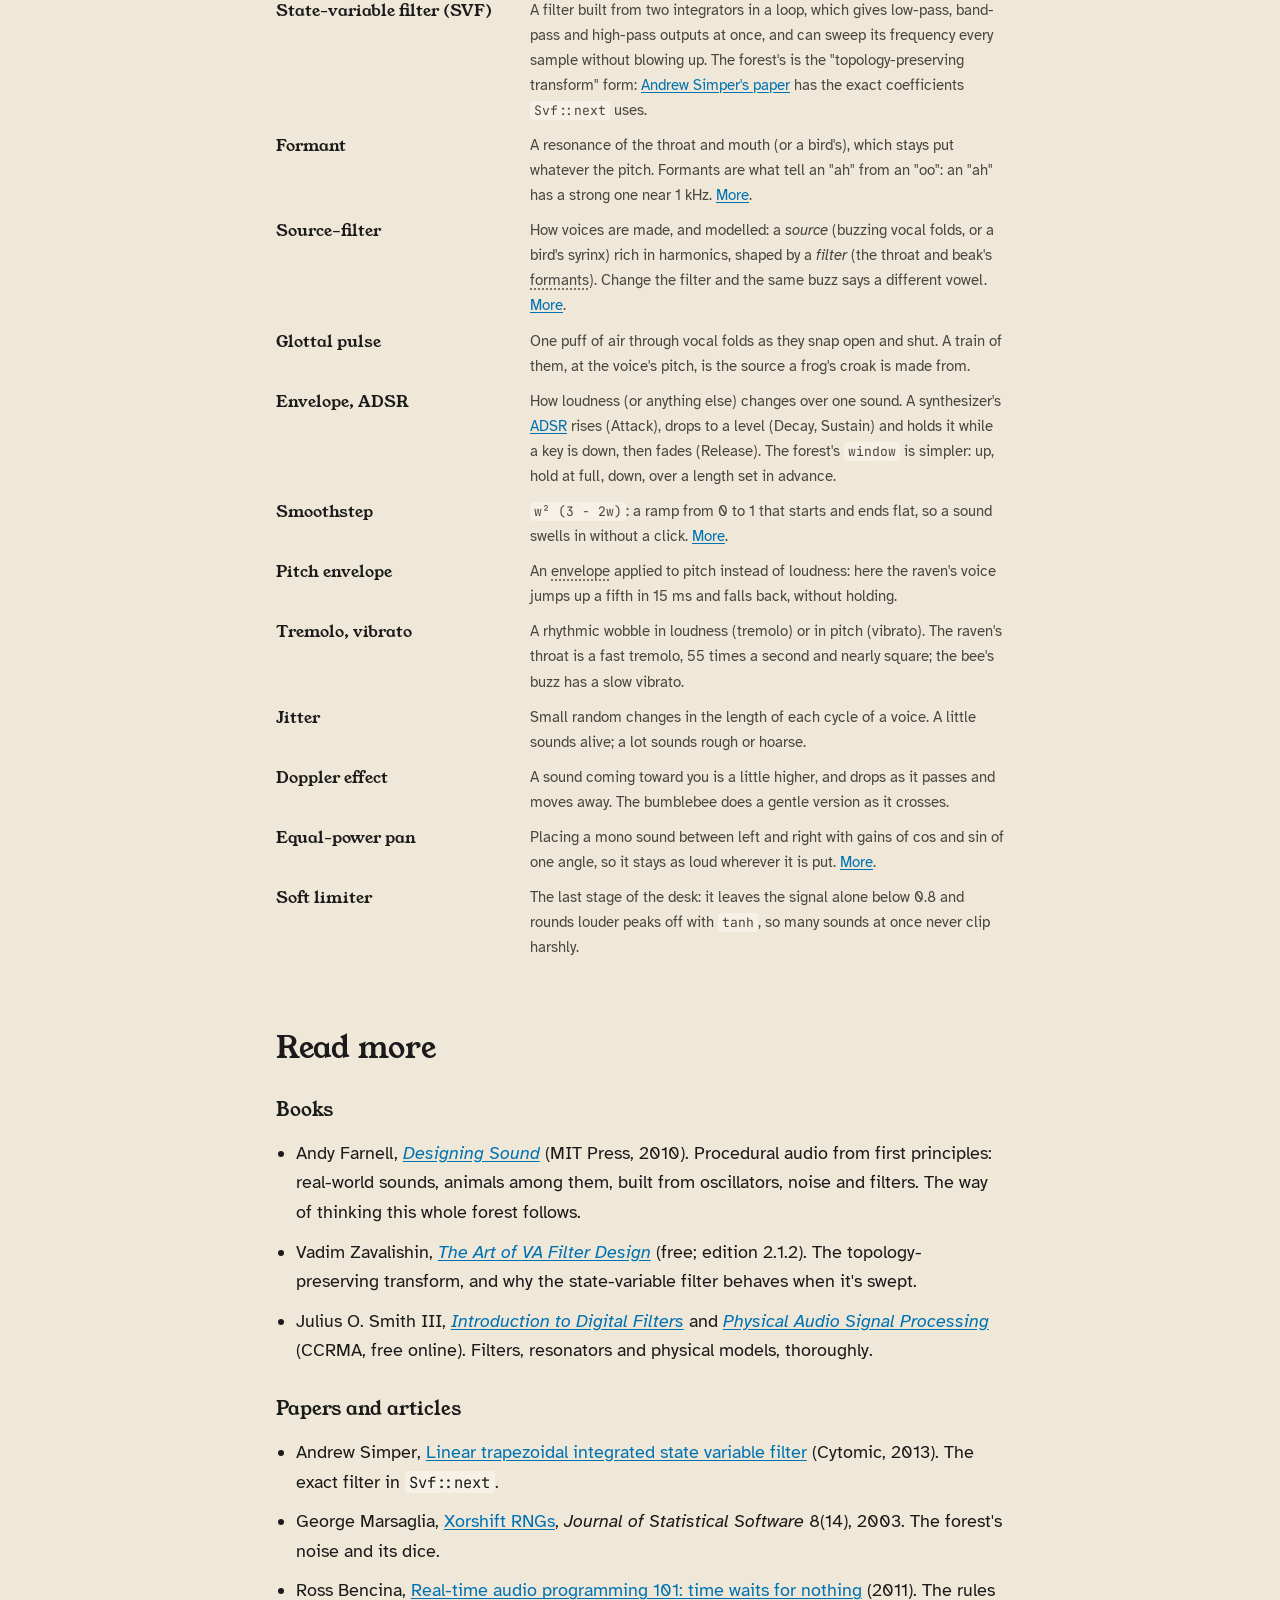
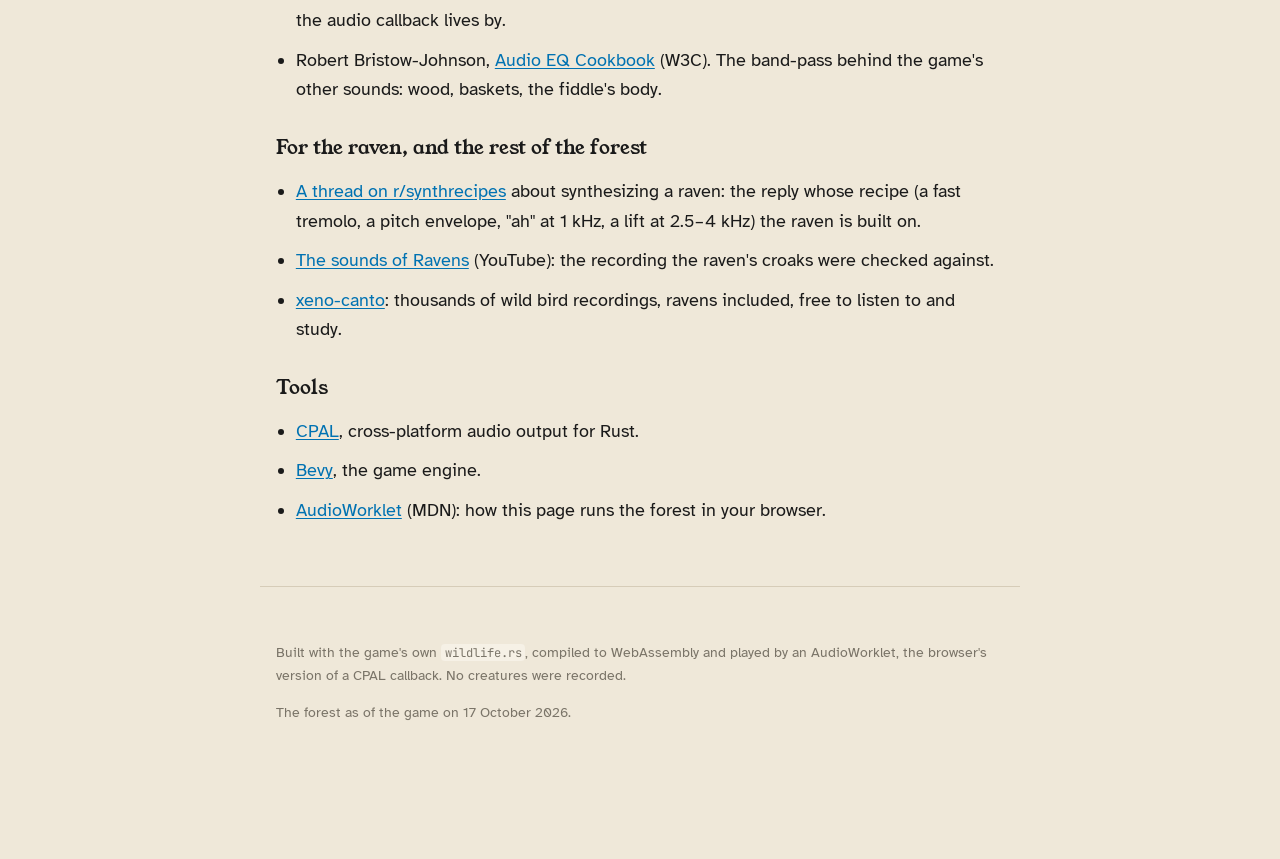
==== commit 4c9b1e13: "GoatCounter analytics, off until a site code is set No cookies. Counts visits and referrers, the pla" ====
--- a/docs/index.html
+++ b/docs/index.html
@@ -21,6 +21,7 @@
 <link href="https://fonts.googleapis.com/css2?family=Atkinson+Hyperlegible:ital,wght@0,400;0,700;1,400&family=Luckiest+Guy&family=Young+Serif&family=JetBrains+Mono:wght@400;600&display=swap" rel="stylesheet">
 <link rel="stylesheet" href="style.css">
 <script type="module" src="app.js"></script>
+
 </head>
 <body>
 
@@ -35,8 +36,8 @@
       <a class="term" href="#w-callback">audio callback</a>, and the game's Bevy systems tell it what weather it is.</p>
     <p class="lede">This page runs that same Rust, compiled to WebAssembly. Step in.</p>
     <p class="cta hero-cta">
-      <a class="big" href="https://xaghoul.itch.io/spore-and-skog">Play on itch.io</a>
-      <a class="big quiet" href="https://testflight.apple.com/join/PXy2phyZ">Join the beta on iPad and Mac</a>
+      <a class="big" href="https://xaghoul.itch.io/spore-and-skog" data-goatcounter-click="top-play-itch" data-goatcounter-title="Play on itch.io (top)">Play on itch.io</a>
+      <a class="big quiet" href="https://testflight.apple.com/join/PXy2phyZ" data-goatcounter-click="top-beta" data-goatcounter-title="Join the beta (top)">Join the beta on iPad and Mac</a>
     </p>
     <p class="byline">by <a href="https://xaghoul.itch.io">xaghoul</a> · <time datetime="2026-10-17">17 October 2026</time> · Rust, CPAL, Bevy, DSP</p>
   </div>
@@ -482,8 +483,8 @@
   <img class="banner" src="img/itch/banner-01.webp" width="1400" height="438" loading="lazy" alt="The banner of Spore & Skog: The Divine Forage">
 <div class="media"><img src="img/itch/screenshot-01.webp" width="1400" height="788" loading="lazy" alt="Spore & Skog: The Divine Forage, in play"><img src="img/itch/screenshot-02.gif" width="800" height="450" loading="lazy" alt="Spore & Skog: The Divine Forage, in play"><img src="img/itch/screenshot-03.gif" width="800" height="450" loading="lazy" alt="Spore & Skog: The Divine Forage, in play"><img src="img/itch/screenshot-04.webp" width="1400" height="788" loading="lazy" alt="Spore & Skog: The Divine Forage, in play"><img src="img/itch/screenshot-05.webp" width="1400" height="788" loading="lazy" alt="Spore & Skog: The Divine Forage, in play"></div>
   <p class="cta">
-    <a class="big" id="itch-link" href="https://xaghoul.itch.io/spore-and-skog">Play on itch.io</a>
-    <a class="big quiet" id="testflight-link" href="https://testflight.apple.com/join/PXy2phyZ">Join the beta on iPad and Mac</a>
+    <a class="big" id="itch-link" href="https://xaghoul.itch.io/spore-and-skog" data-goatcounter-click="end-play-itch" data-goatcounter-title="Play on itch.io (end)">Play on itch.io</a>
+    <a class="big quiet" id="testflight-link" href="https://testflight.apple.com/join/PXy2phyZ" data-goatcounter-click="end-beta" data-goatcounter-title="Join the beta (end)">Join the beta on iPad and Mac</a>
   </p>
   <p class="small">The beta is on Apple's TestFlight: install the TestFlight app, then open the link.</p>
   <p class="small">Made with Rust and Bevy. The forest's code, the desk and both examples are on
@@ -580,6 +581,7 @@
   <p>Built with the game's own <code>wildlife.rs</code>, compiled to WebAssembly and played by an
     AudioWorklet, the browser's version of a CPAL callback. No creatures were recorded.</p>
   <p>The forest as of the game on 17 October 2026.</p>
+  
 </footer>
 </body>
 </html>
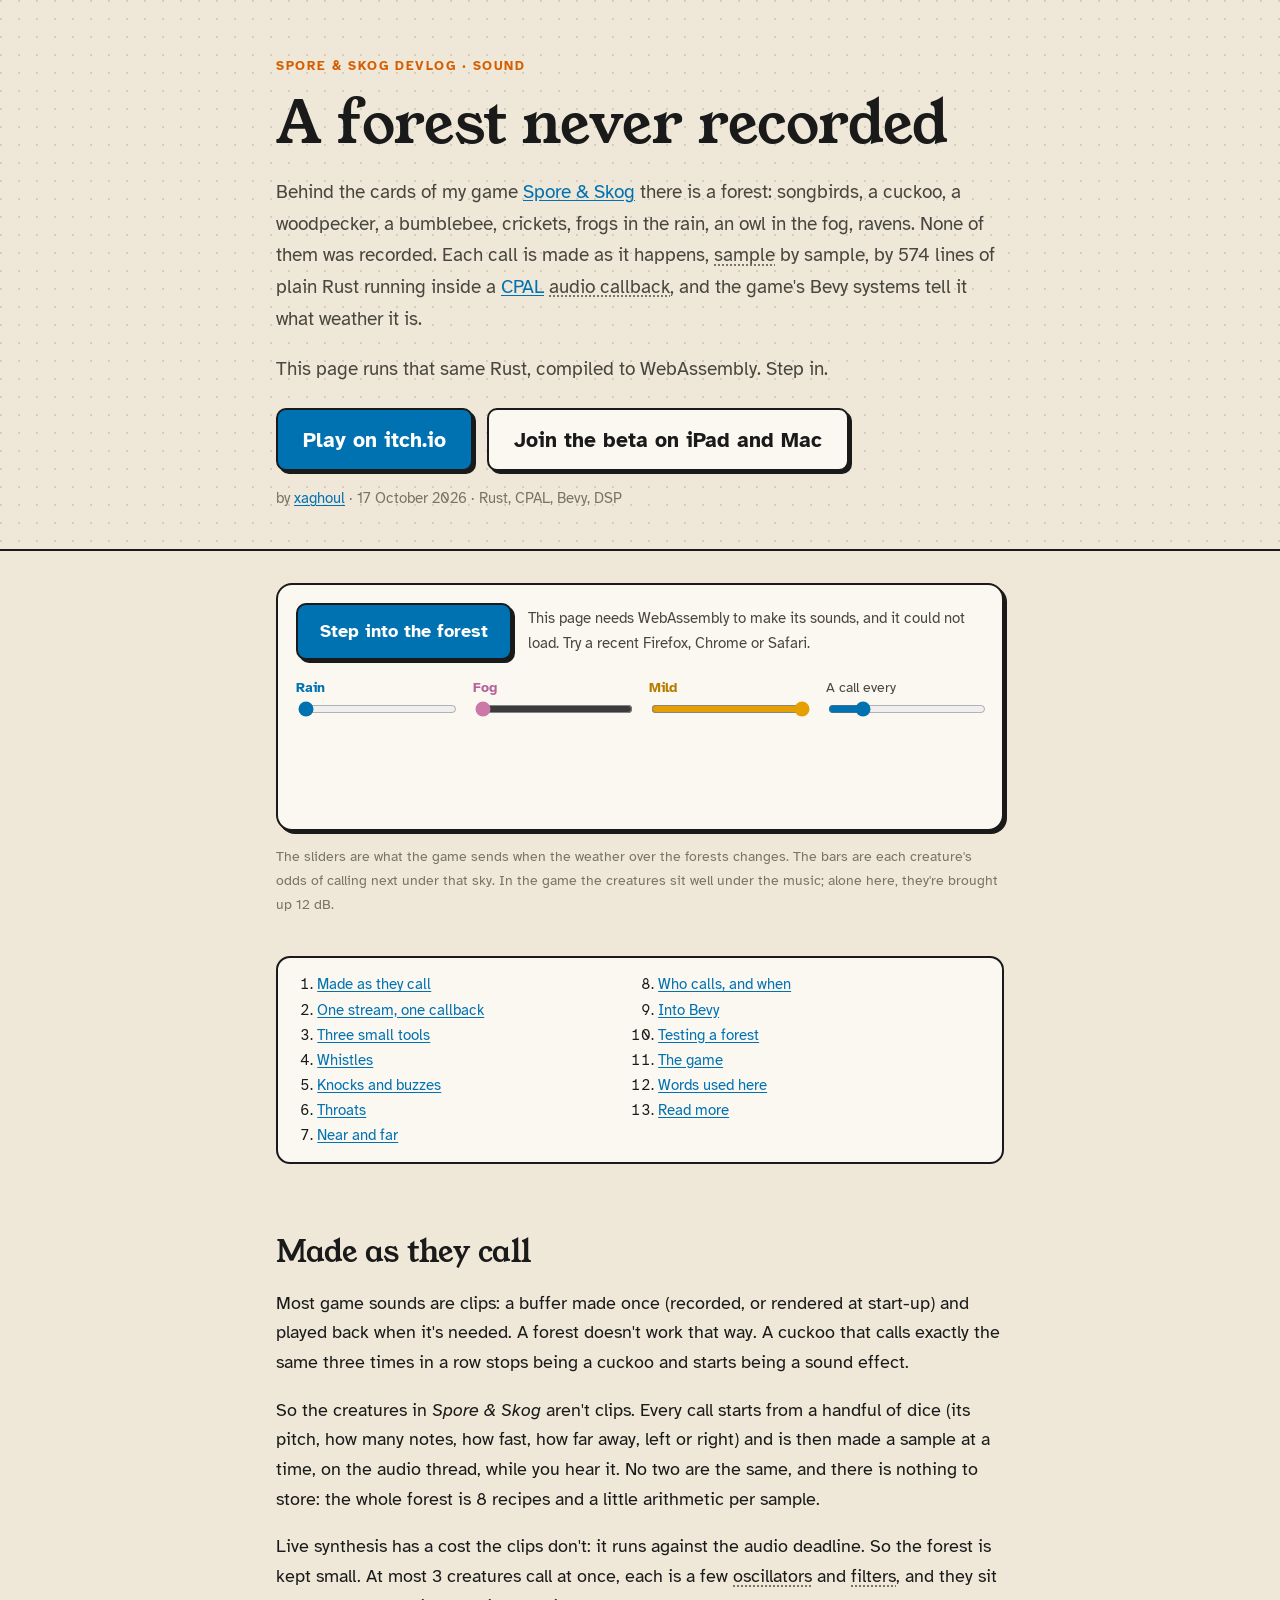
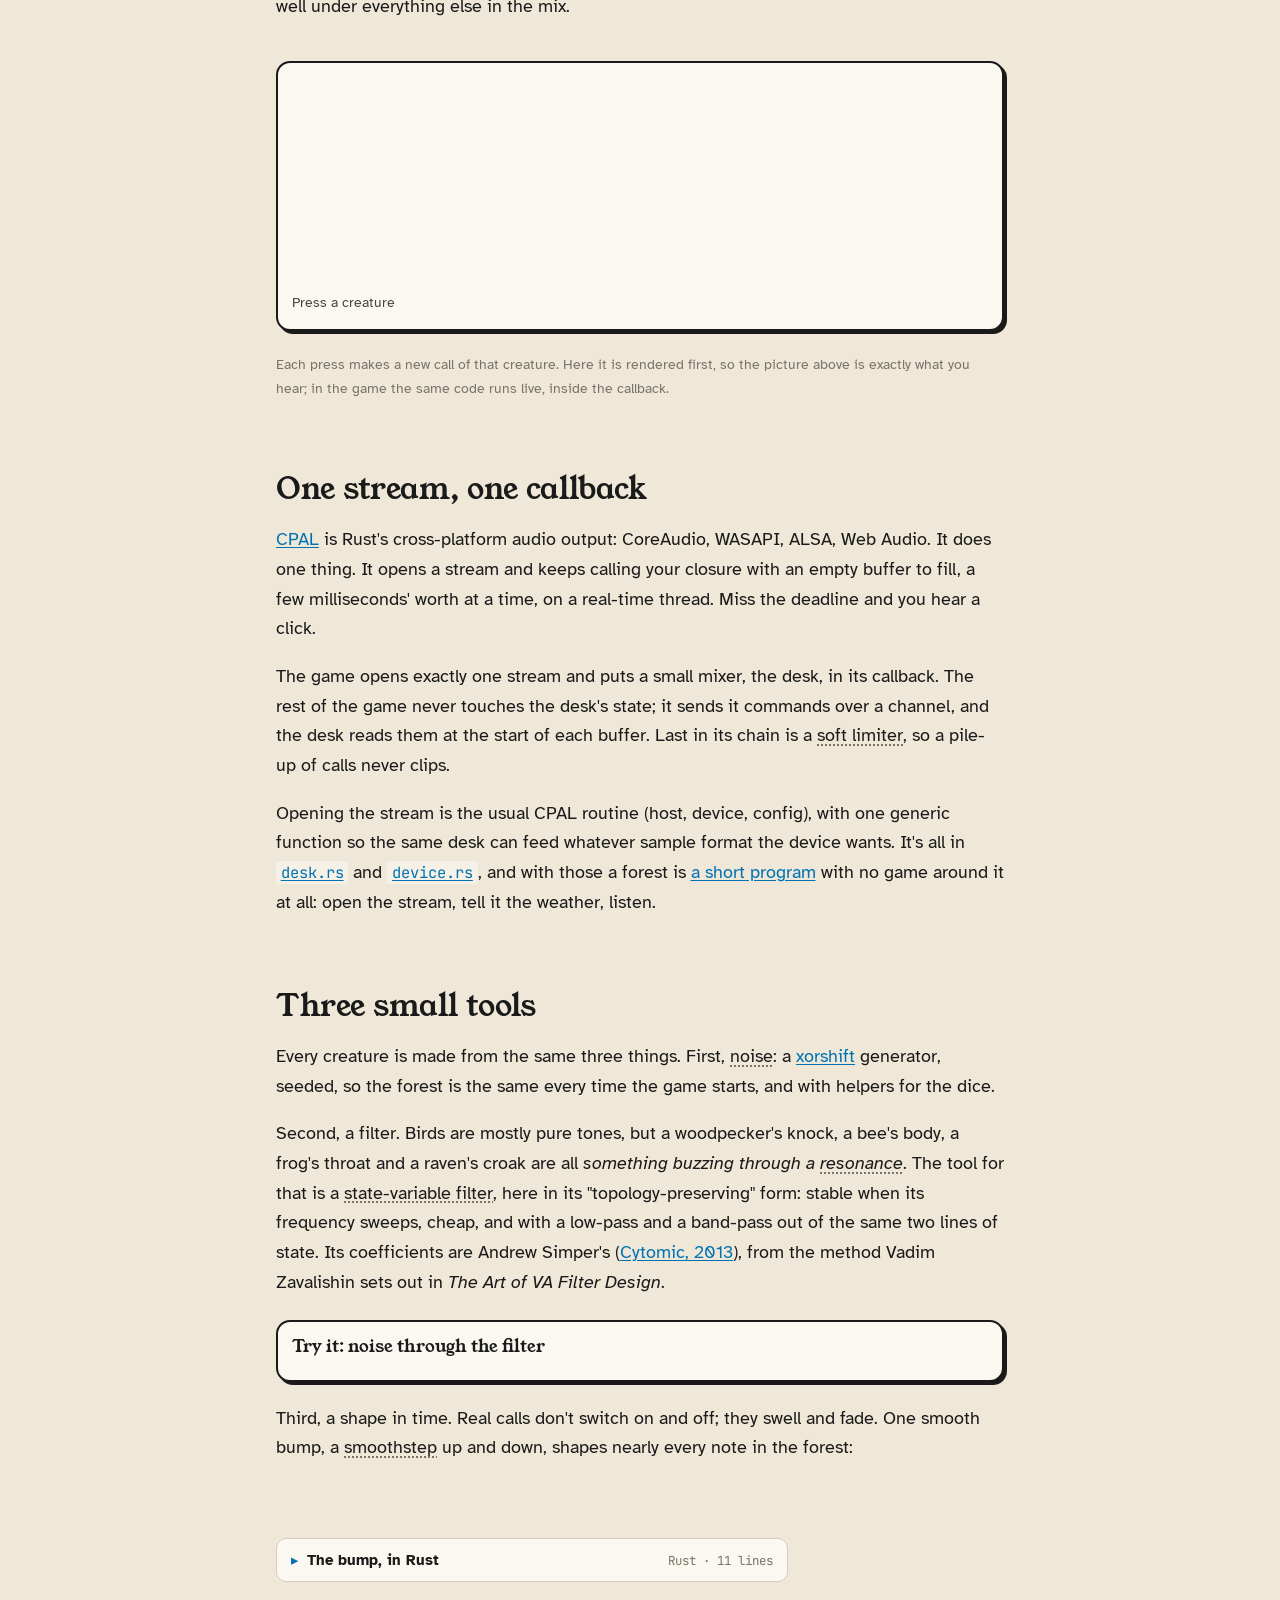
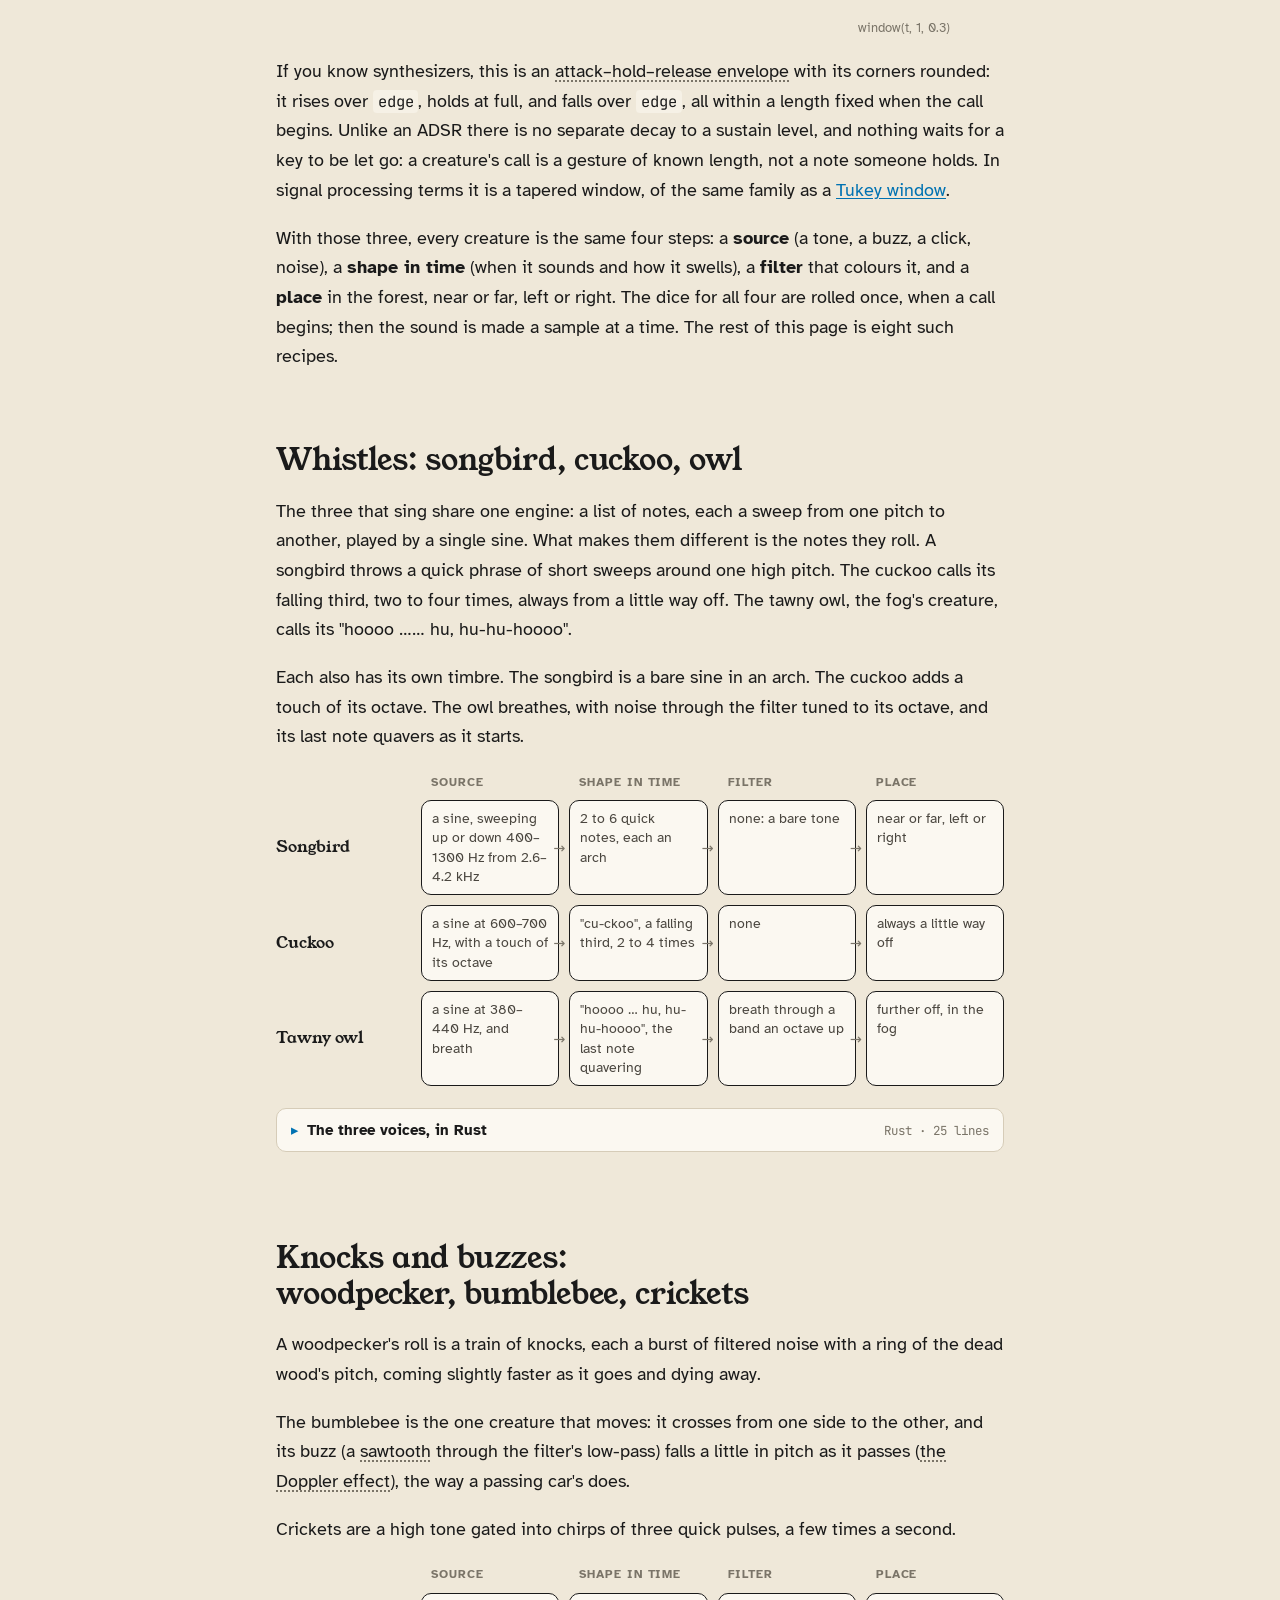
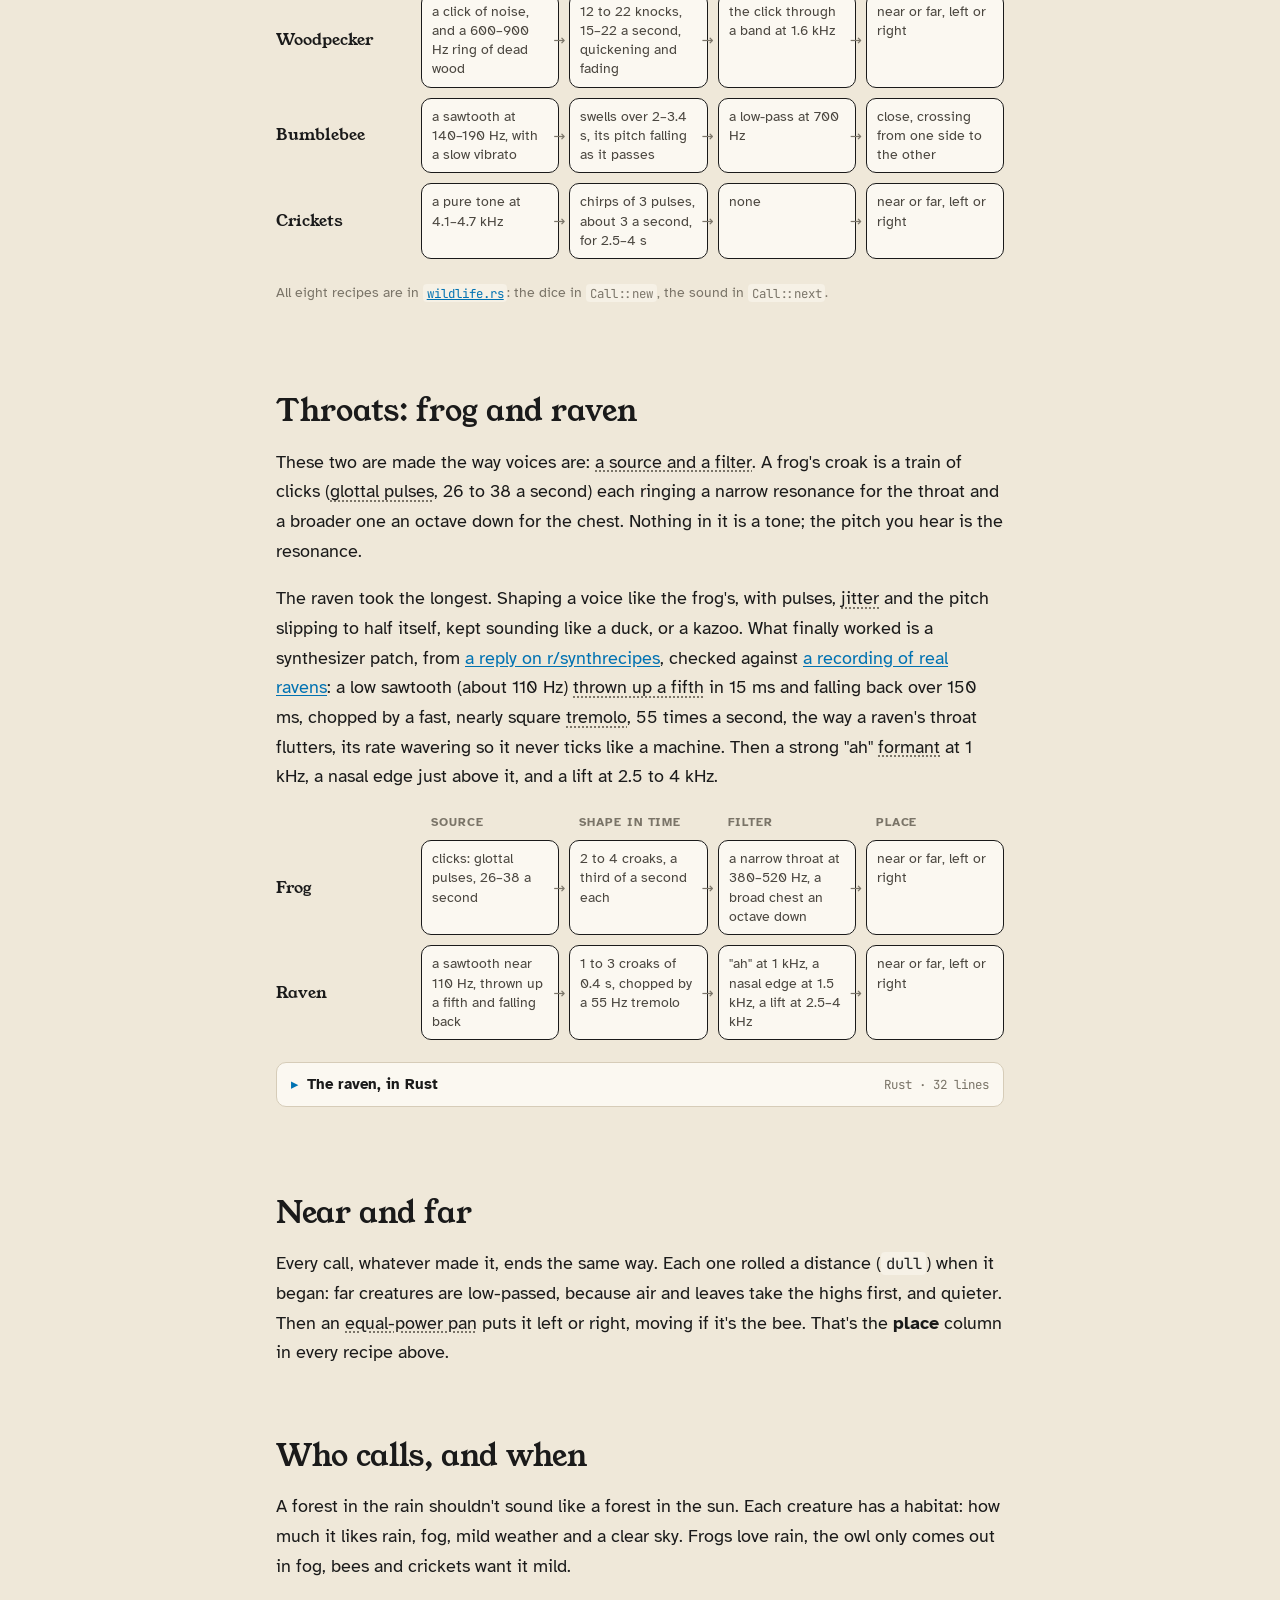
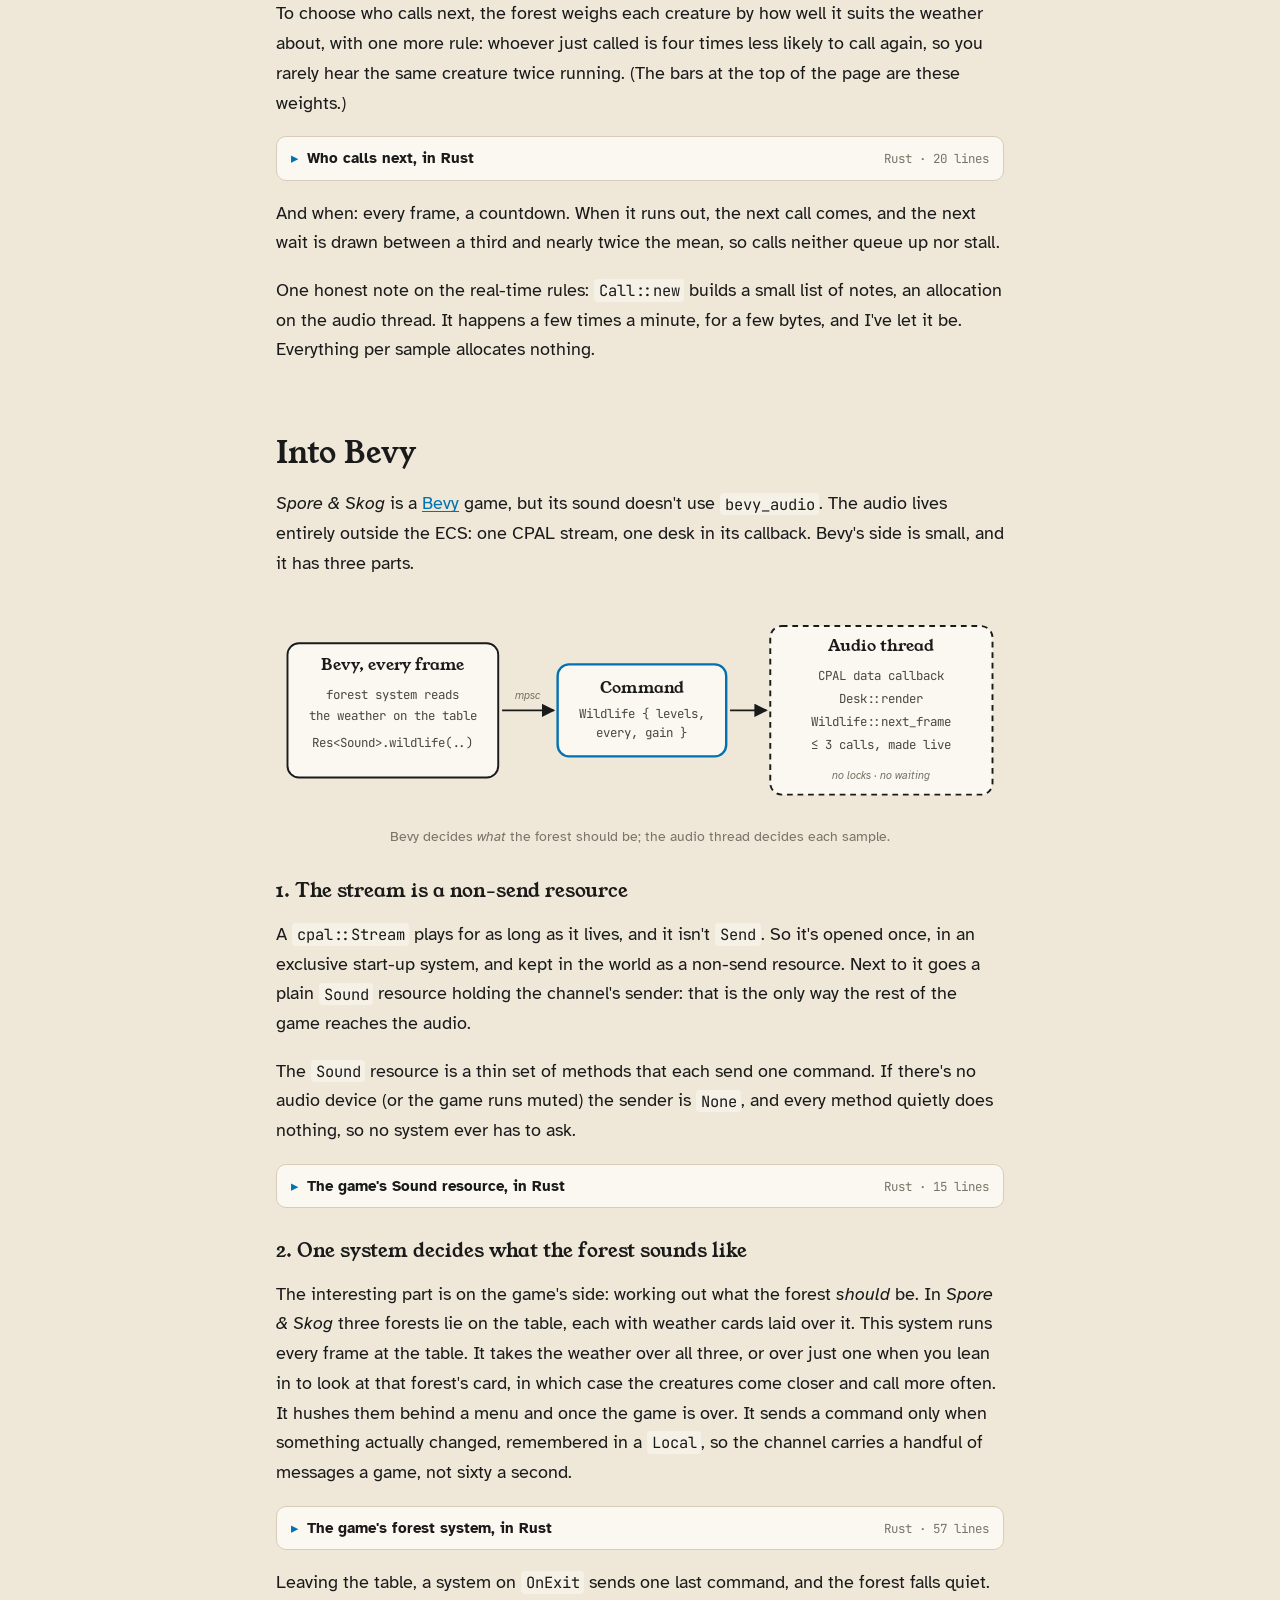
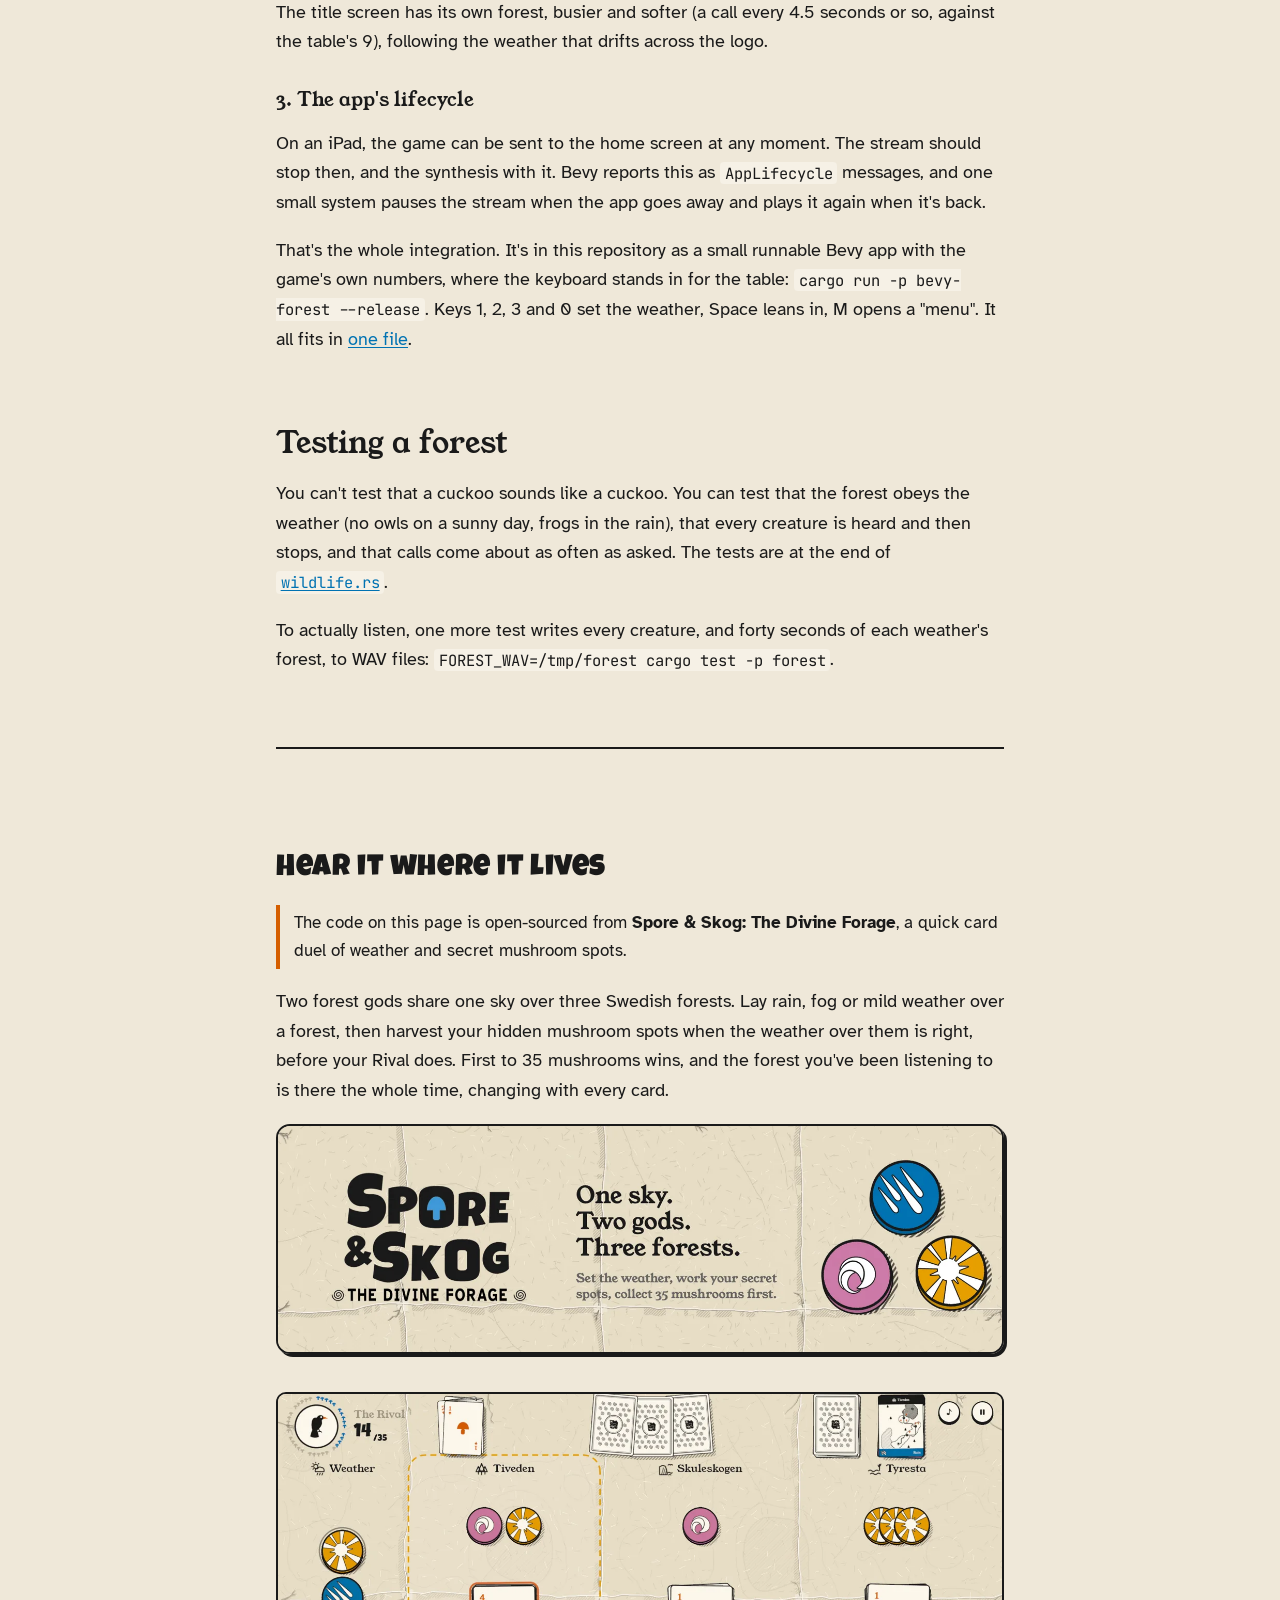
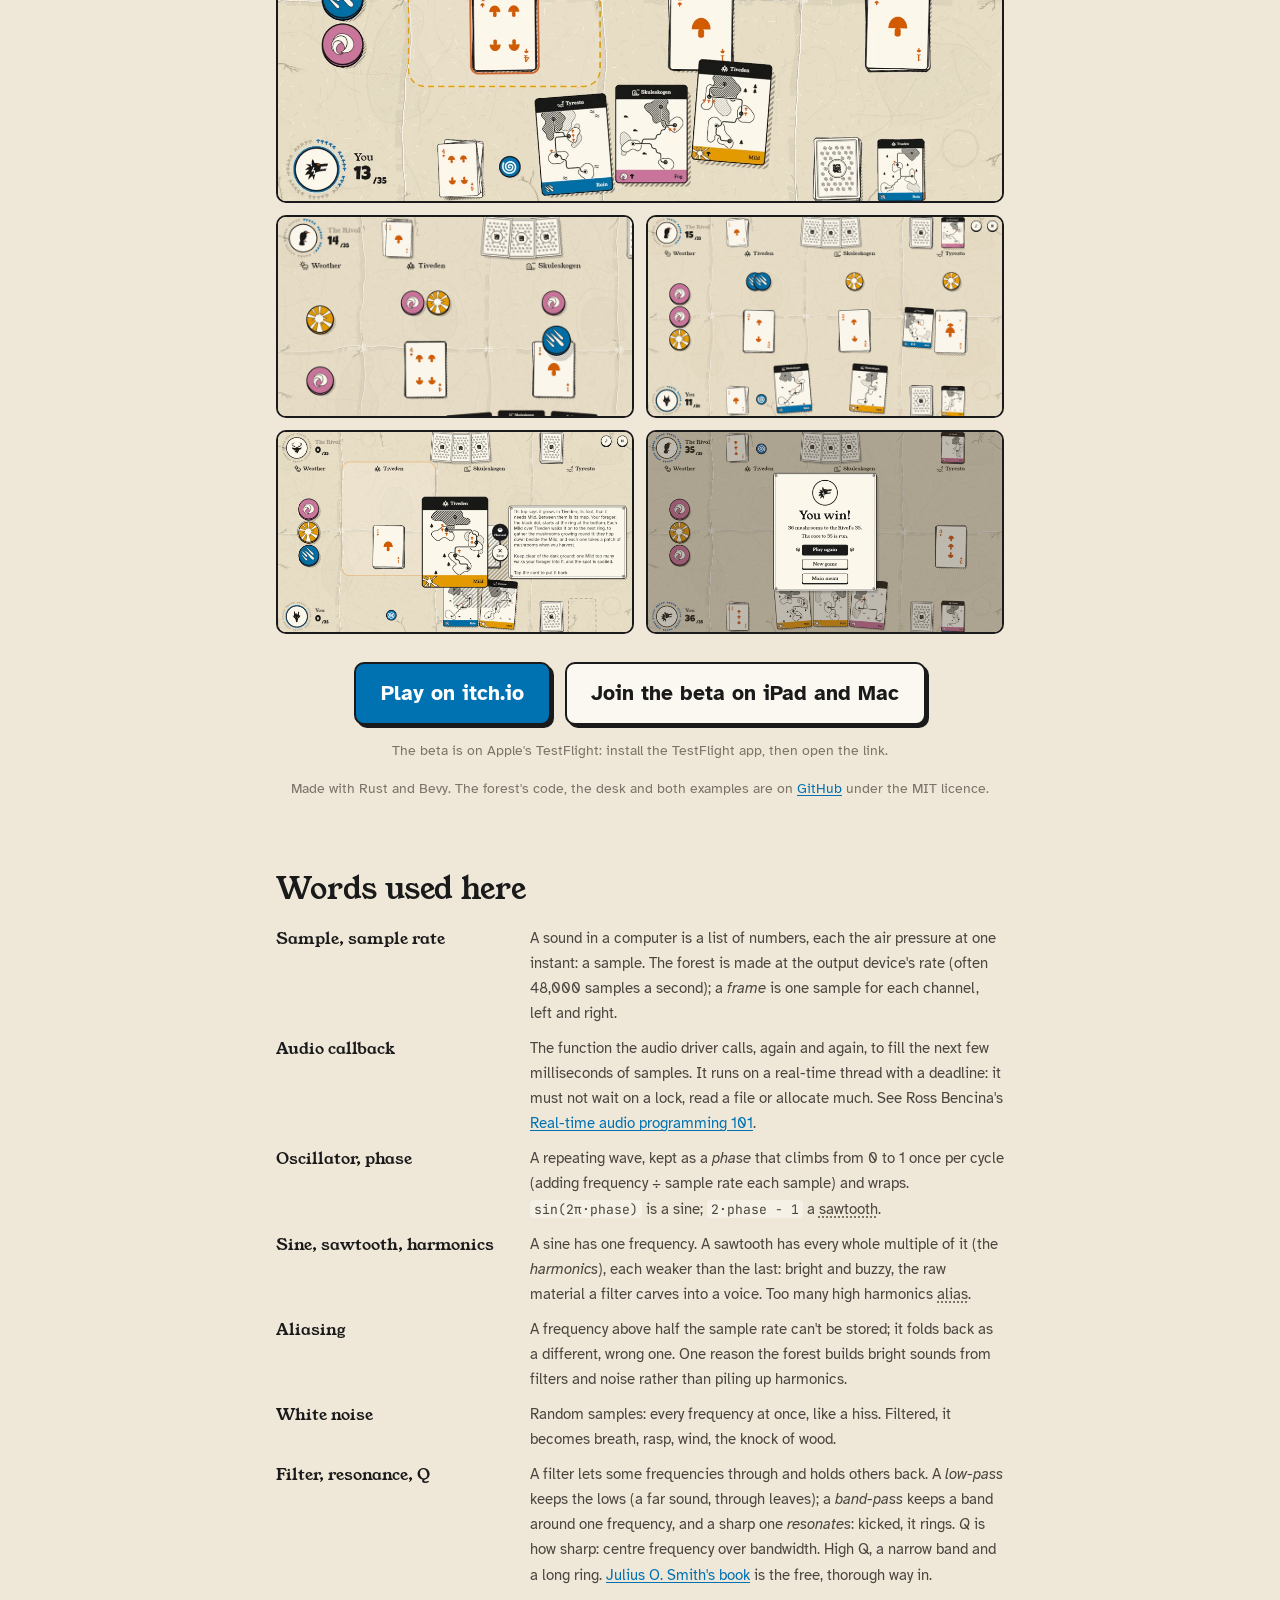
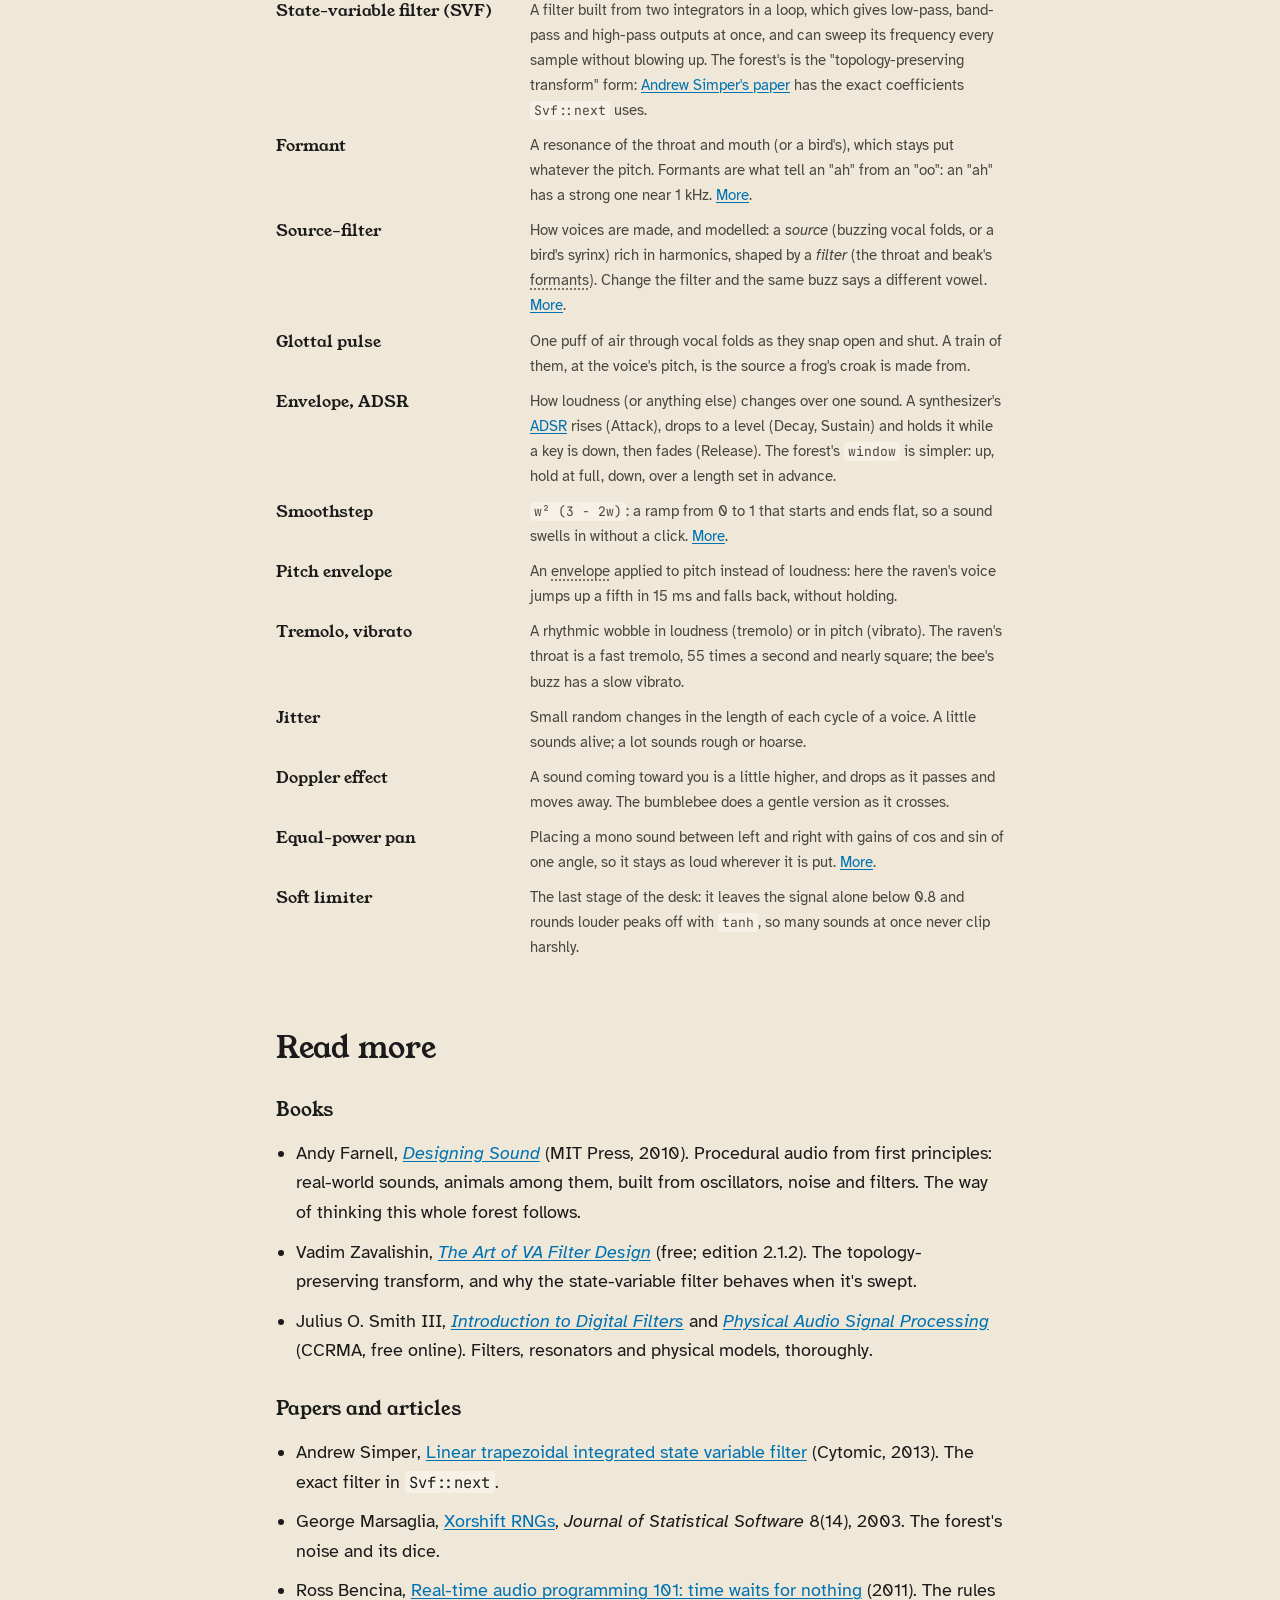
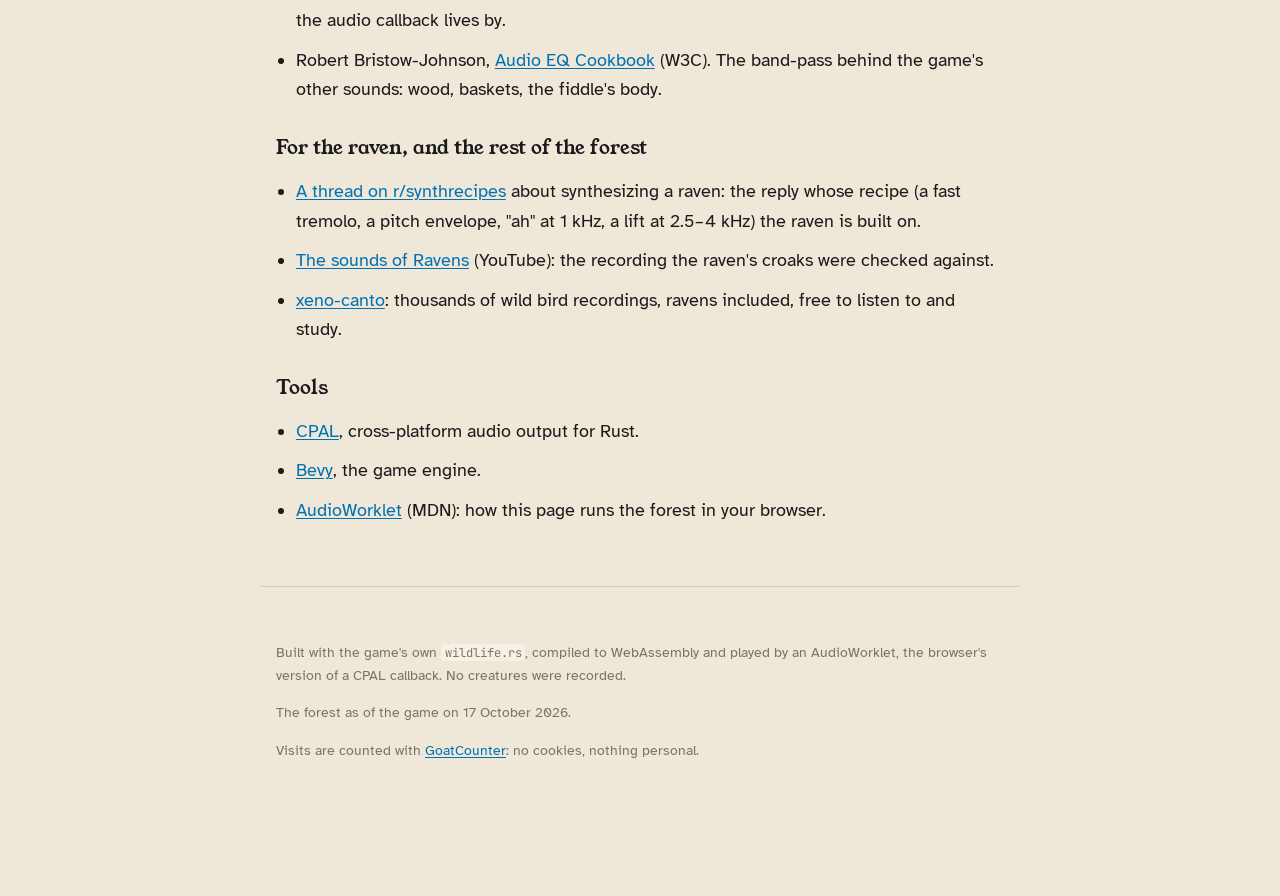
==== commit c1d8f78e: "Analytics on: GoatCounter site xaghoul" ====
--- a/docs/index.html
+++ b/docs/index.html
@@ -21,7 +21,7 @@
 <link href="https://fonts.googleapis.com/css2?family=Atkinson+Hyperlegible:ital,wght@0,400;0,700;1,400&family=Luckiest+Guy&family=Young+Serif&family=JetBrains+Mono:wght@400;600&display=swap" rel="stylesheet">
 <link rel="stylesheet" href="style.css">
 <script type="module" src="app.js"></script>
-
+<script data-goatcounter="https://xaghoul.goatcounter.com/count" async src="https://gc.zgo.at/count.js"></script>
 </head>
 <body>
 
@@ -581,7 +581,7 @@
   <p>Built with the game's own <code>wildlife.rs</code>, compiled to WebAssembly and played by an
     AudioWorklet, the browser's version of a CPAL callback. No creatures were recorded.</p>
   <p>The forest as of the game on 17 October 2026.</p>
-  
+  <p>Visits are counted with <a href="https://www.goatcounter.com">GoatCounter</a>: no cookies, nothing personal.</p>
 </footer>
 </body>
 </html>
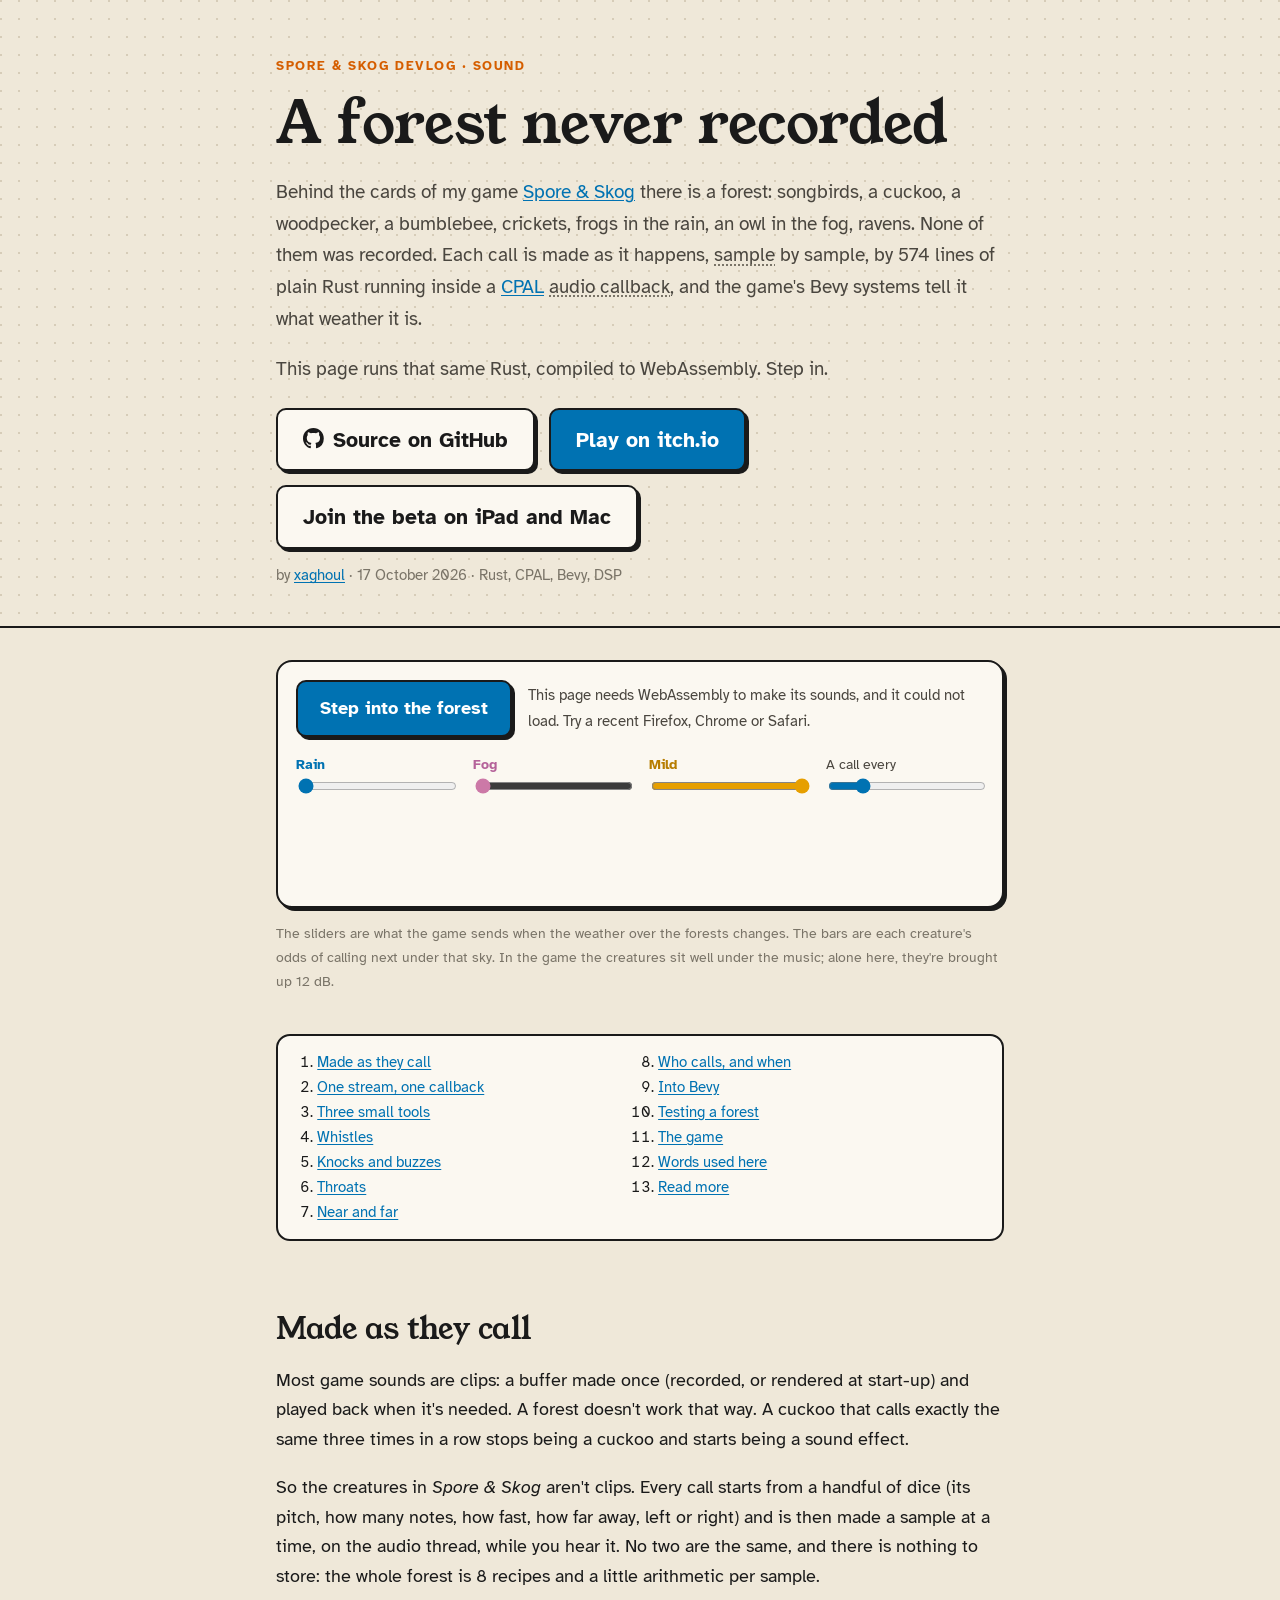
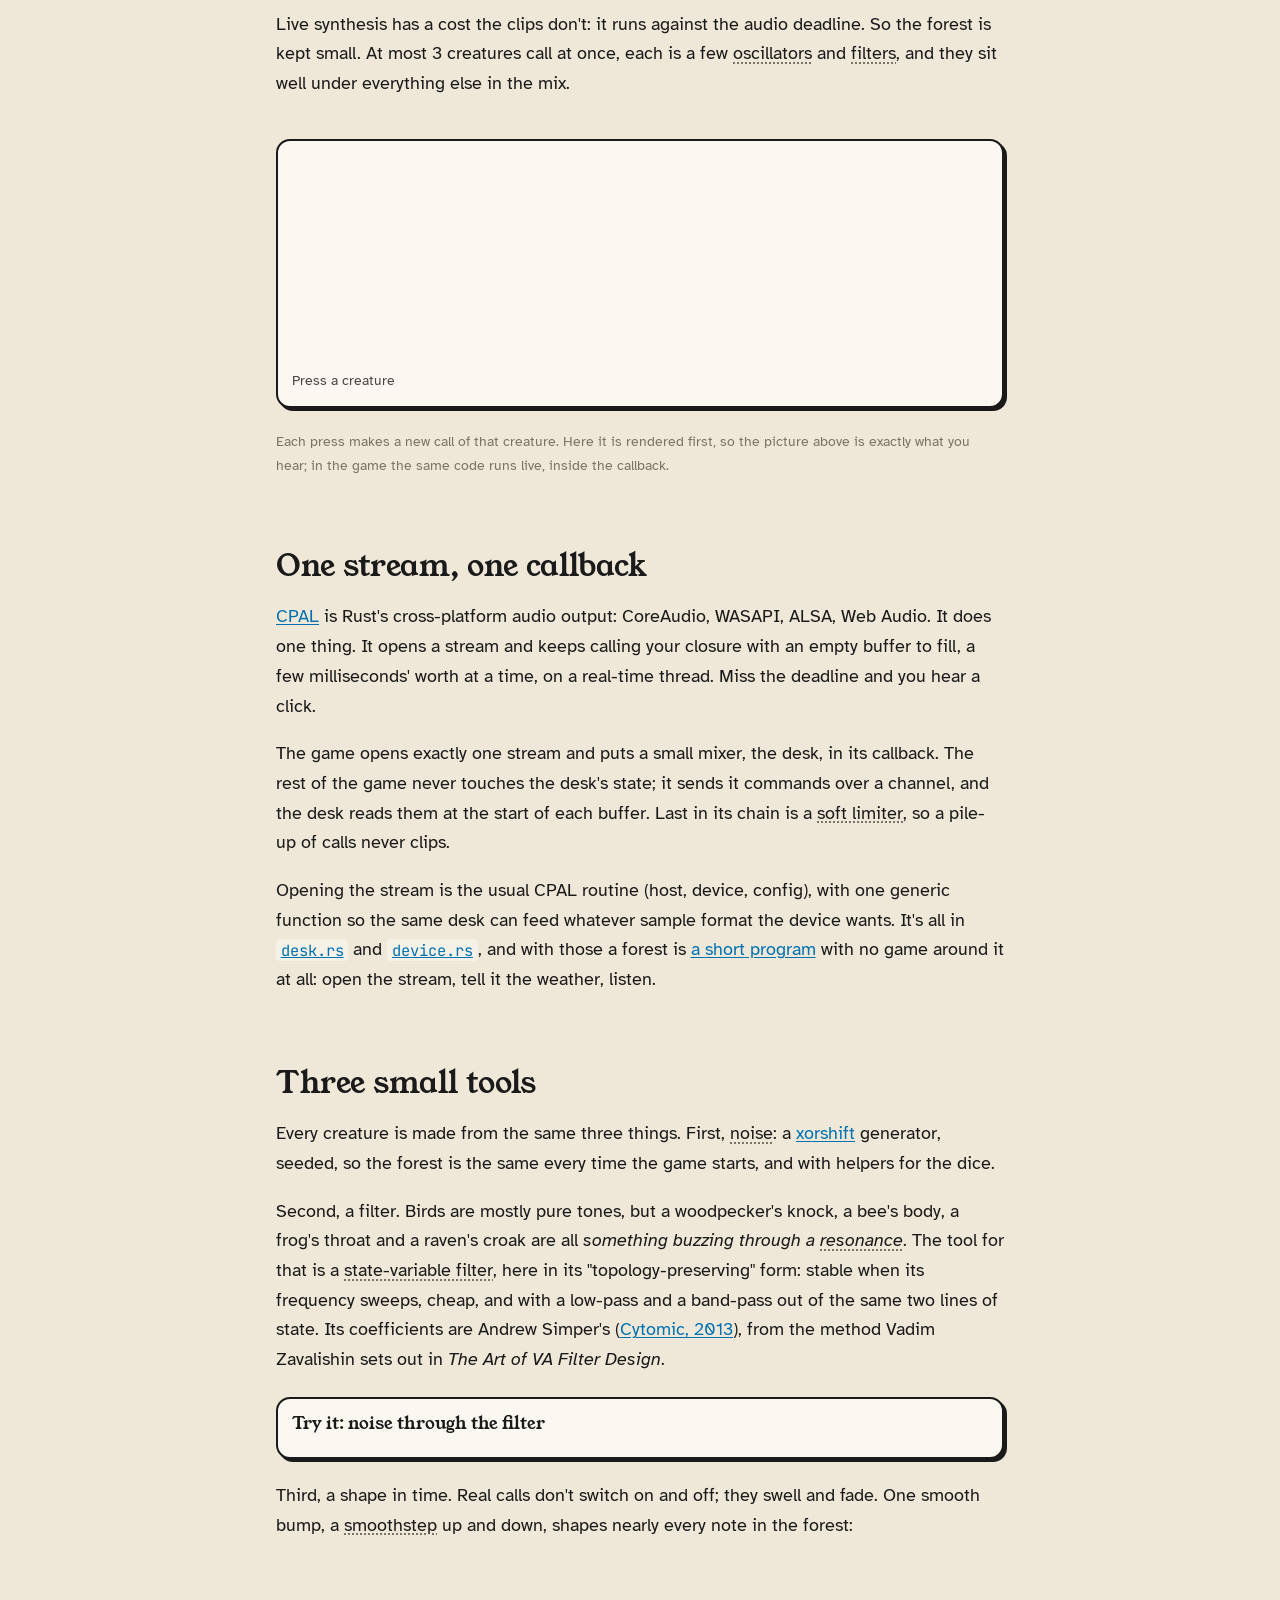
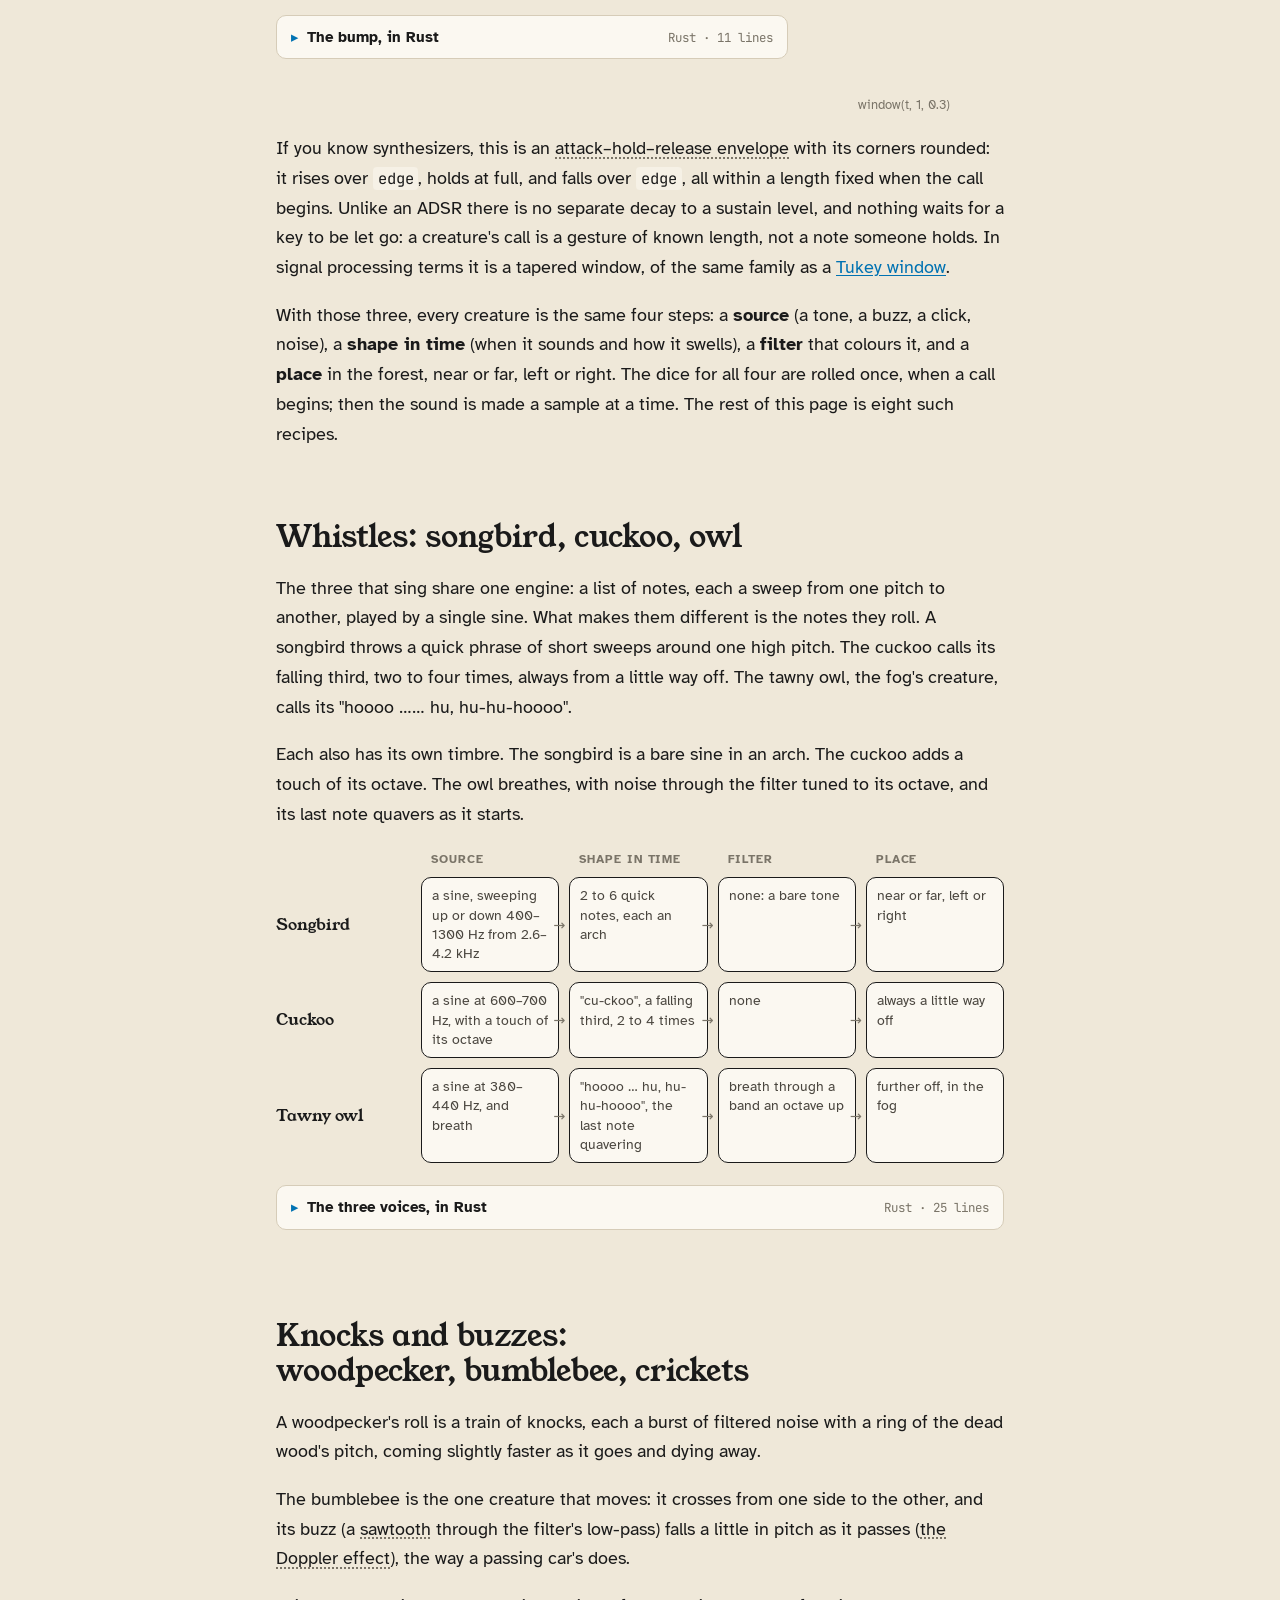
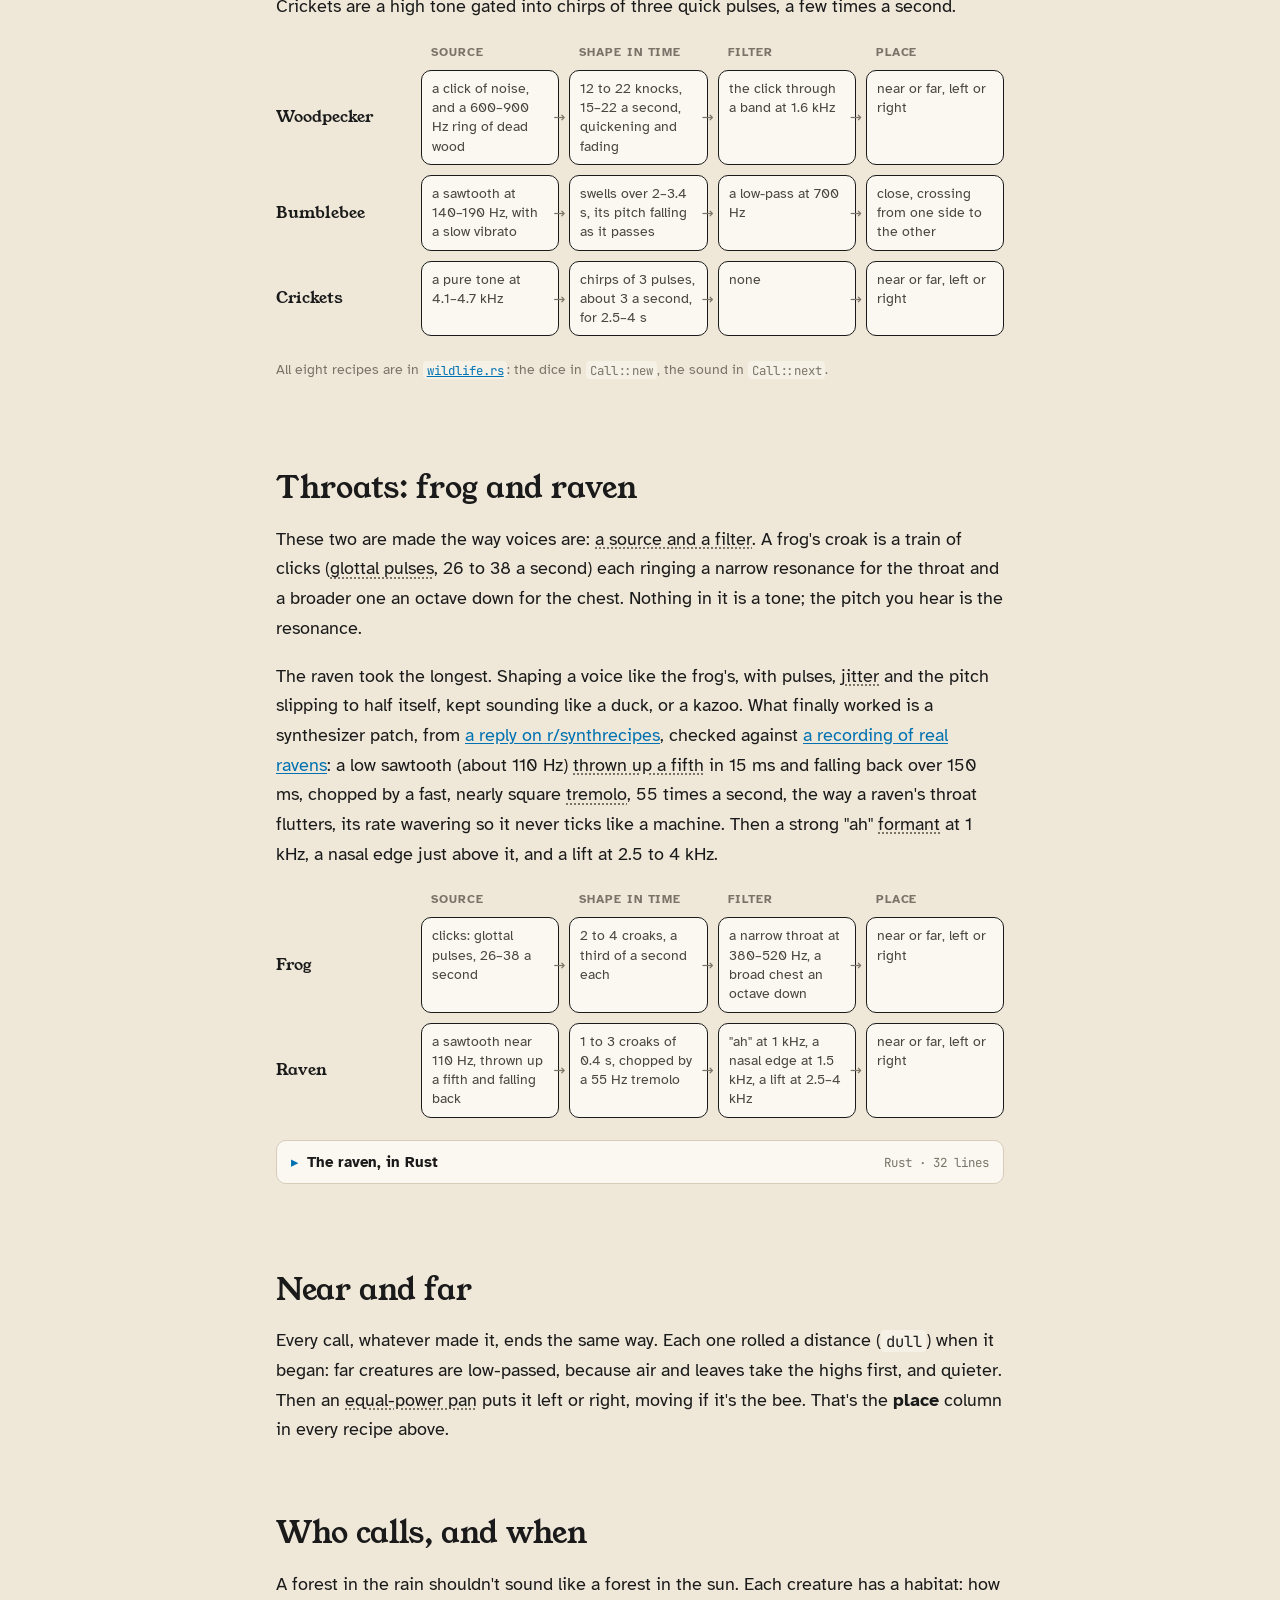
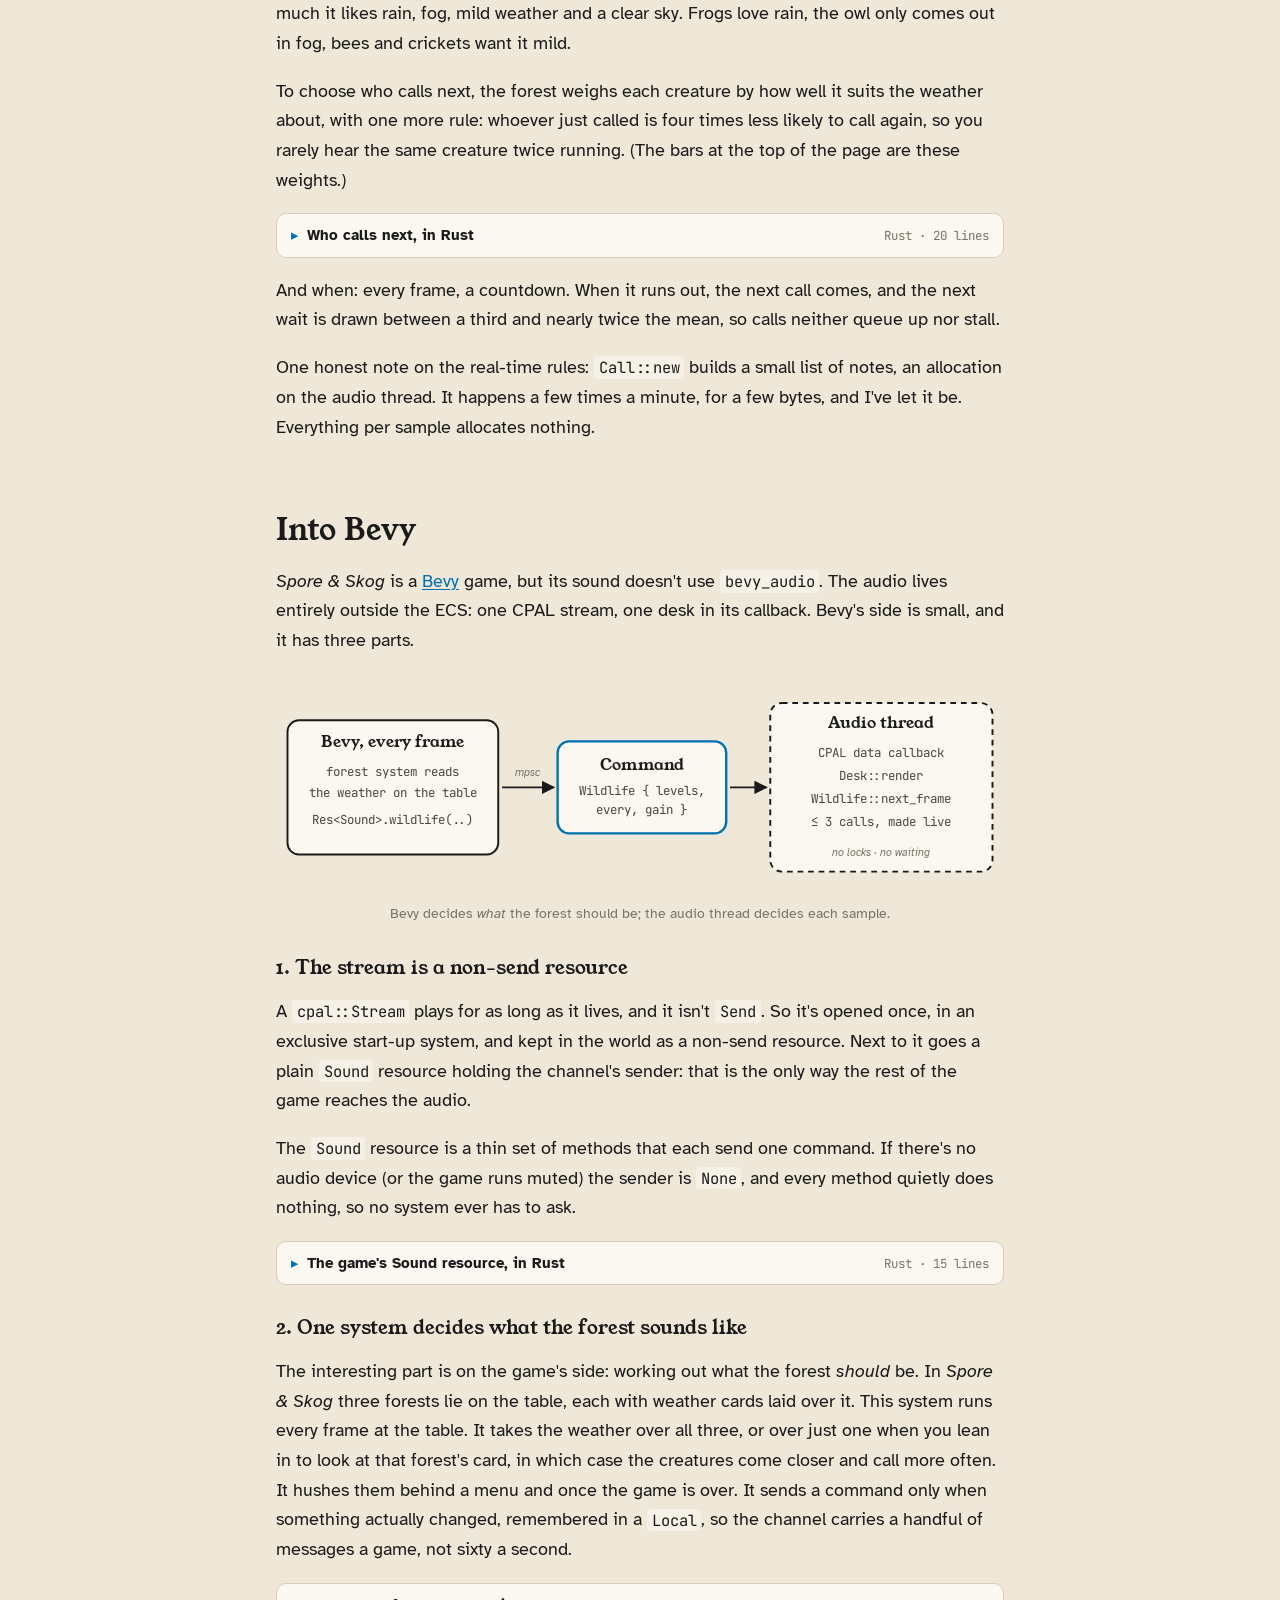
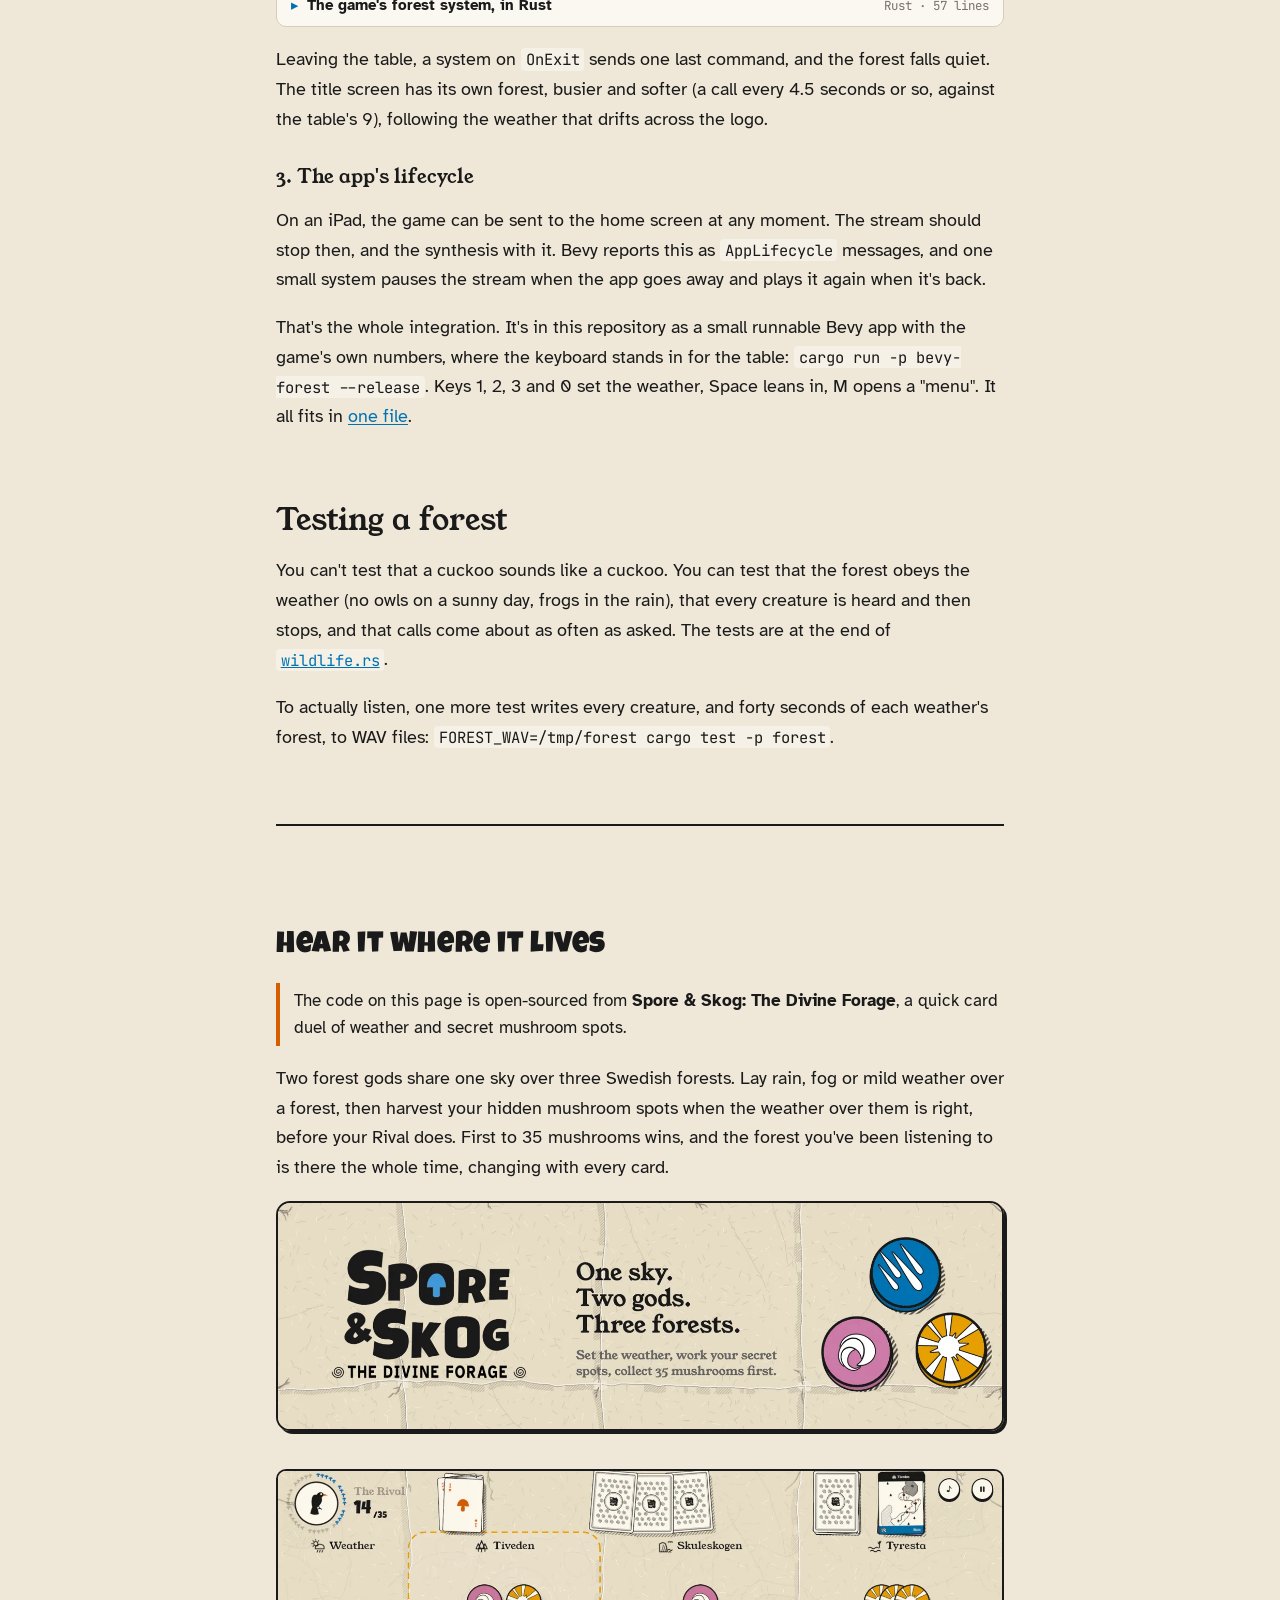
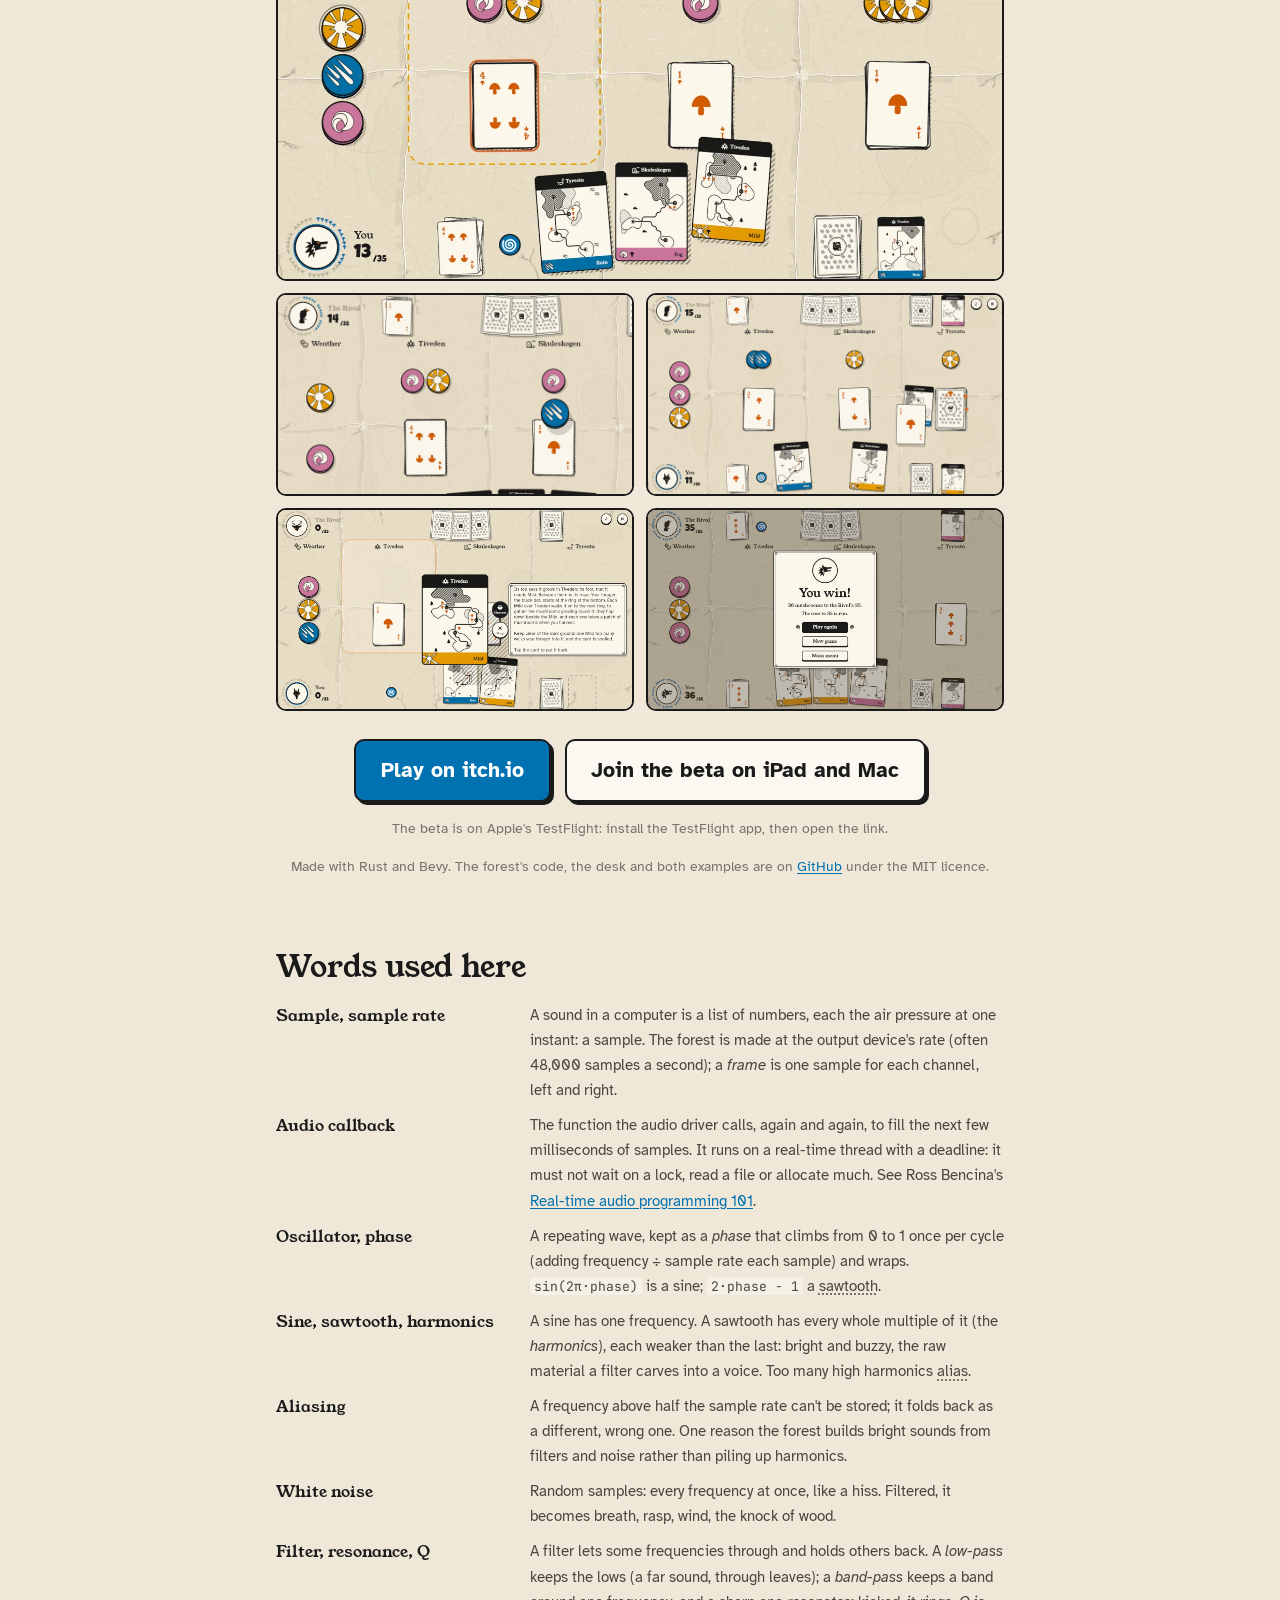
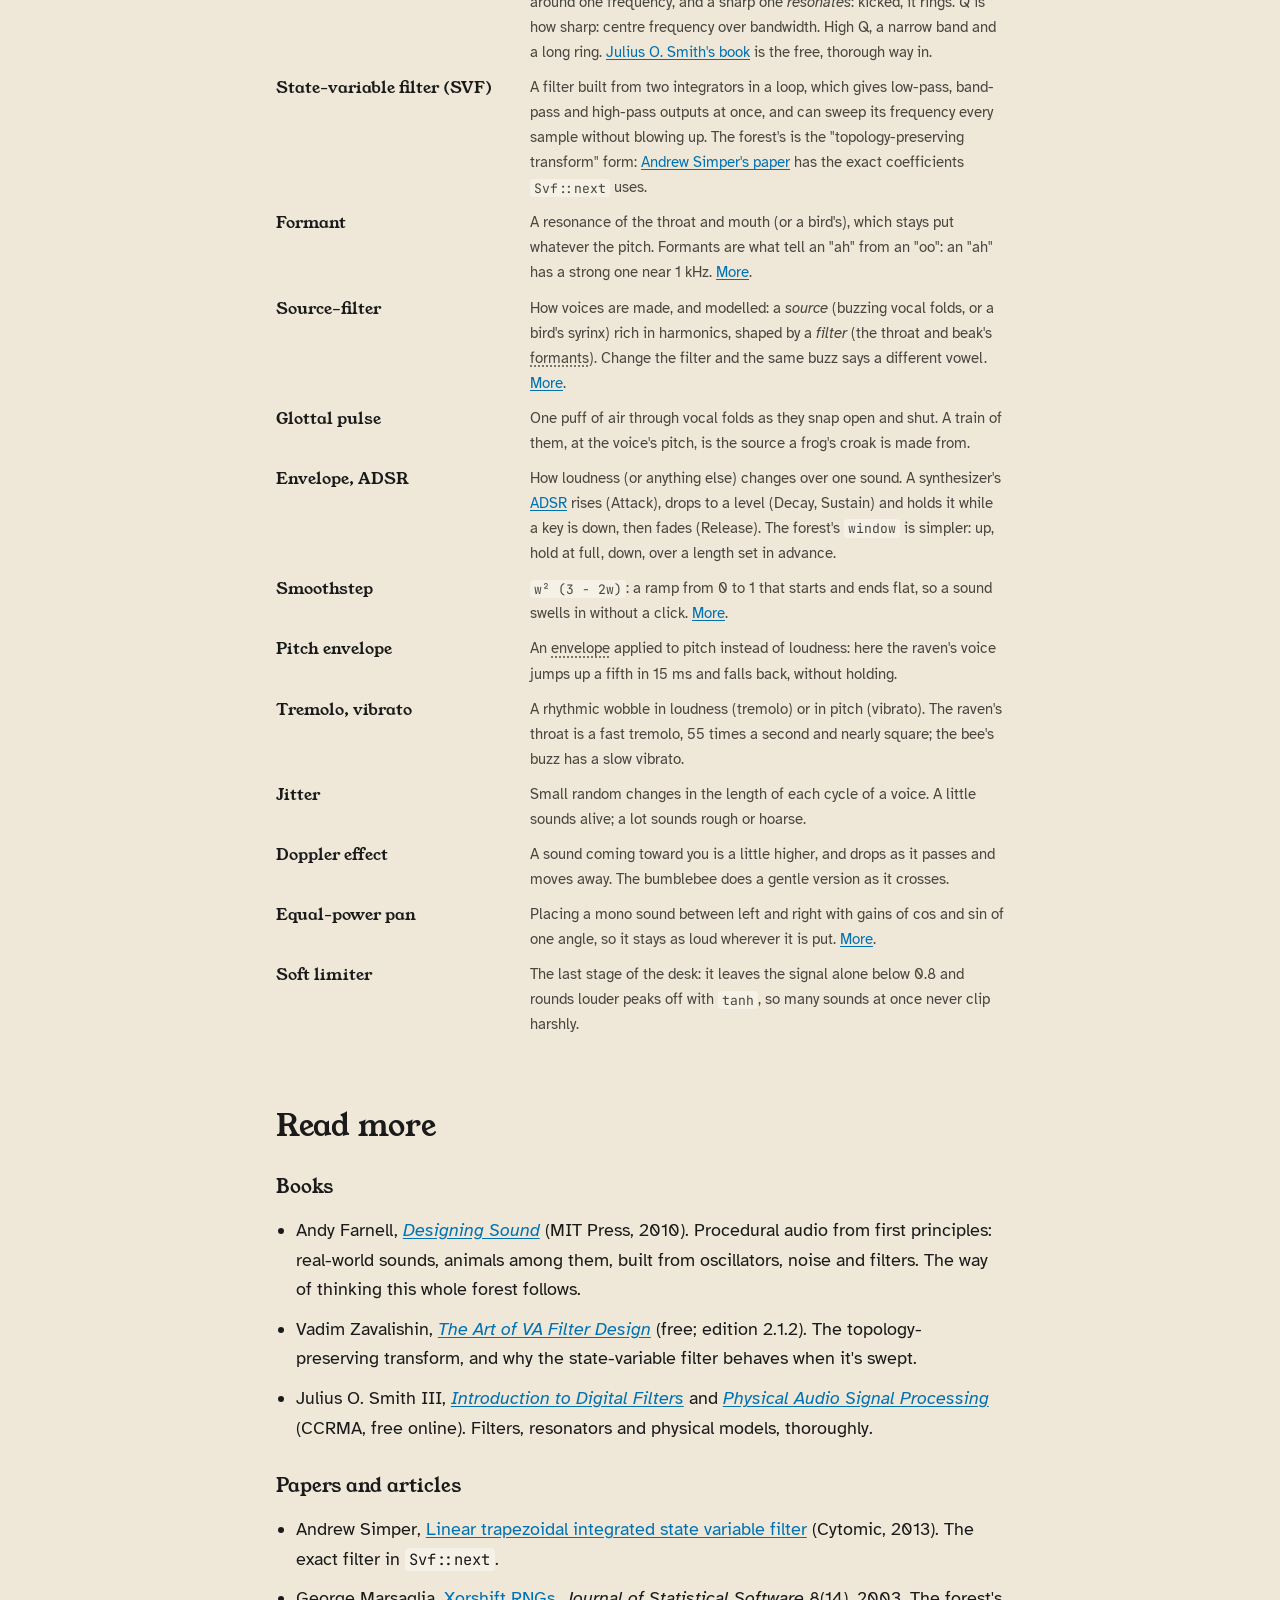
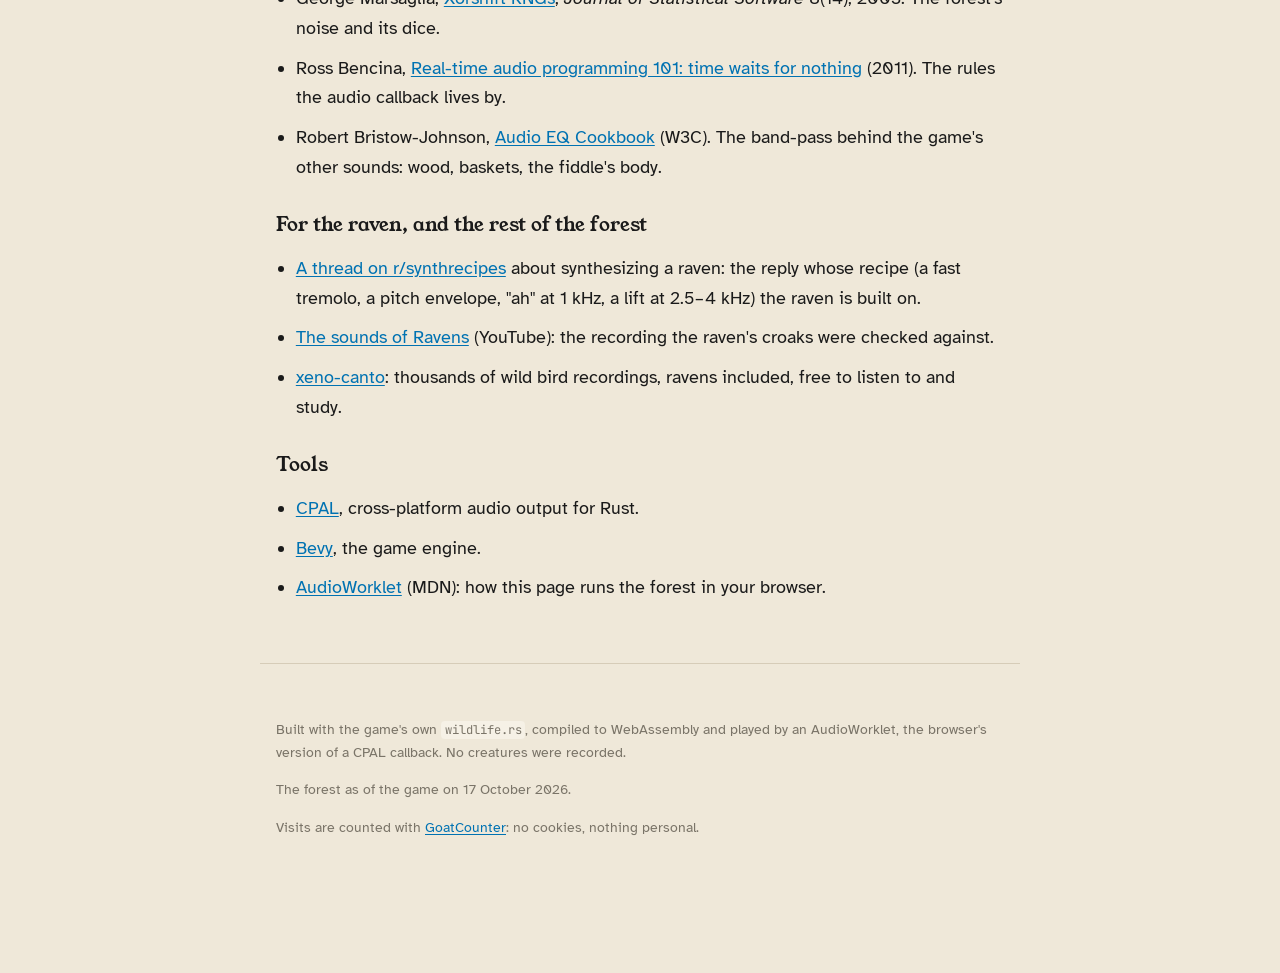
==== commit 65ec1a5b: "A Source on GitHub button, first in the masthead The code being open was only said near the end of t" ====
--- a/docs/index.html
+++ b/docs/index.html
@@ -36,6 +36,7 @@
       <a class="term" href="#w-callback">audio callback</a>, and the game's Bevy systems tell it what weather it is.</p>
     <p class="lede">This page runs that same Rust, compiled to WebAssembly. Step in.</p>
     <p class="cta hero-cta">
+      <a class="big quiet" href="https://github.com/zaghaghi/spore-and-skog-dev-log" data-goatcounter-click="top-github" data-goatcounter-title="Source on GitHub (top)"><svg class="icon" viewBox="0 0 16 16" aria-hidden="true"><path fill="currentColor" d="M8 0C3.58 0 0 3.58 0 8c0 3.54 2.29 6.53 5.47 7.59.4.07.55-.17.55-.38 0-.19-.01-.82-.01-1.49-2.01.37-2.53-.49-2.69-.94-.09-.23-.48-.94-.82-1.13-.28-.15-.68-.52-.01-.53.63-.01 1.08.58 1.23.82.72 1.21 1.87.87 2.33.66.07-.52.28-.87.51-1.07-1.78-.2-3.64-.89-3.64-3.95 0-.87.31-1.59.82-2.15-.08-.2-.36-1.02.08-2.12 0 0 .67-.21 2.2.82.64-.18 1.32-.27 2-.27.68 0 1.36.09 2 .27 1.53-1.04 2.2-.82 2.2-.82.44 1.1.16 1.92.08 2.12.51.56.82 1.27.82 2.15 0 3.07-1.87 3.75-3.65 3.95.29.25.54.73.54 1.48 0 1.07-.01 1.93-.01 2.2 0 .21.15.46.55.38A8.013 8.013 0 0016 8c0-4.42-3.58-8-8-8z"/></svg>Source on GitHub</a>
       <a class="big" href="https://xaghoul.itch.io/spore-and-skog" data-goatcounter-click="top-play-itch" data-goatcounter-title="Play on itch.io (top)">Play on itch.io</a>
       <a class="big quiet" href="https://testflight.apple.com/join/PXy2phyZ" data-goatcounter-click="top-beta" data-goatcounter-title="Join the beta (top)">Join the beta on iPad and Mac</a>
     </p>
--- a/docs/style.css
+++ b/docs/style.css
@@ -263,6 +263,7 @@
 .big.quiet { background: var(--card); color: var(--ink); }
 .big.quiet:hover { background: var(--paper); color: var(--ink); }
 .hero-cta { justify-content: flex-start; margin: 22px 0 6px; }
+.big .icon { width: 1em; height: 1em; vertical-align: -0.12em; margin-right: 0.45em; }
 
 /* ---- code, folded: the text reads on without it ---- */
 details.code { margin: 14px 0; border: 1.5px solid var(--rule); border-radius: 10px; background: var(--card); }
